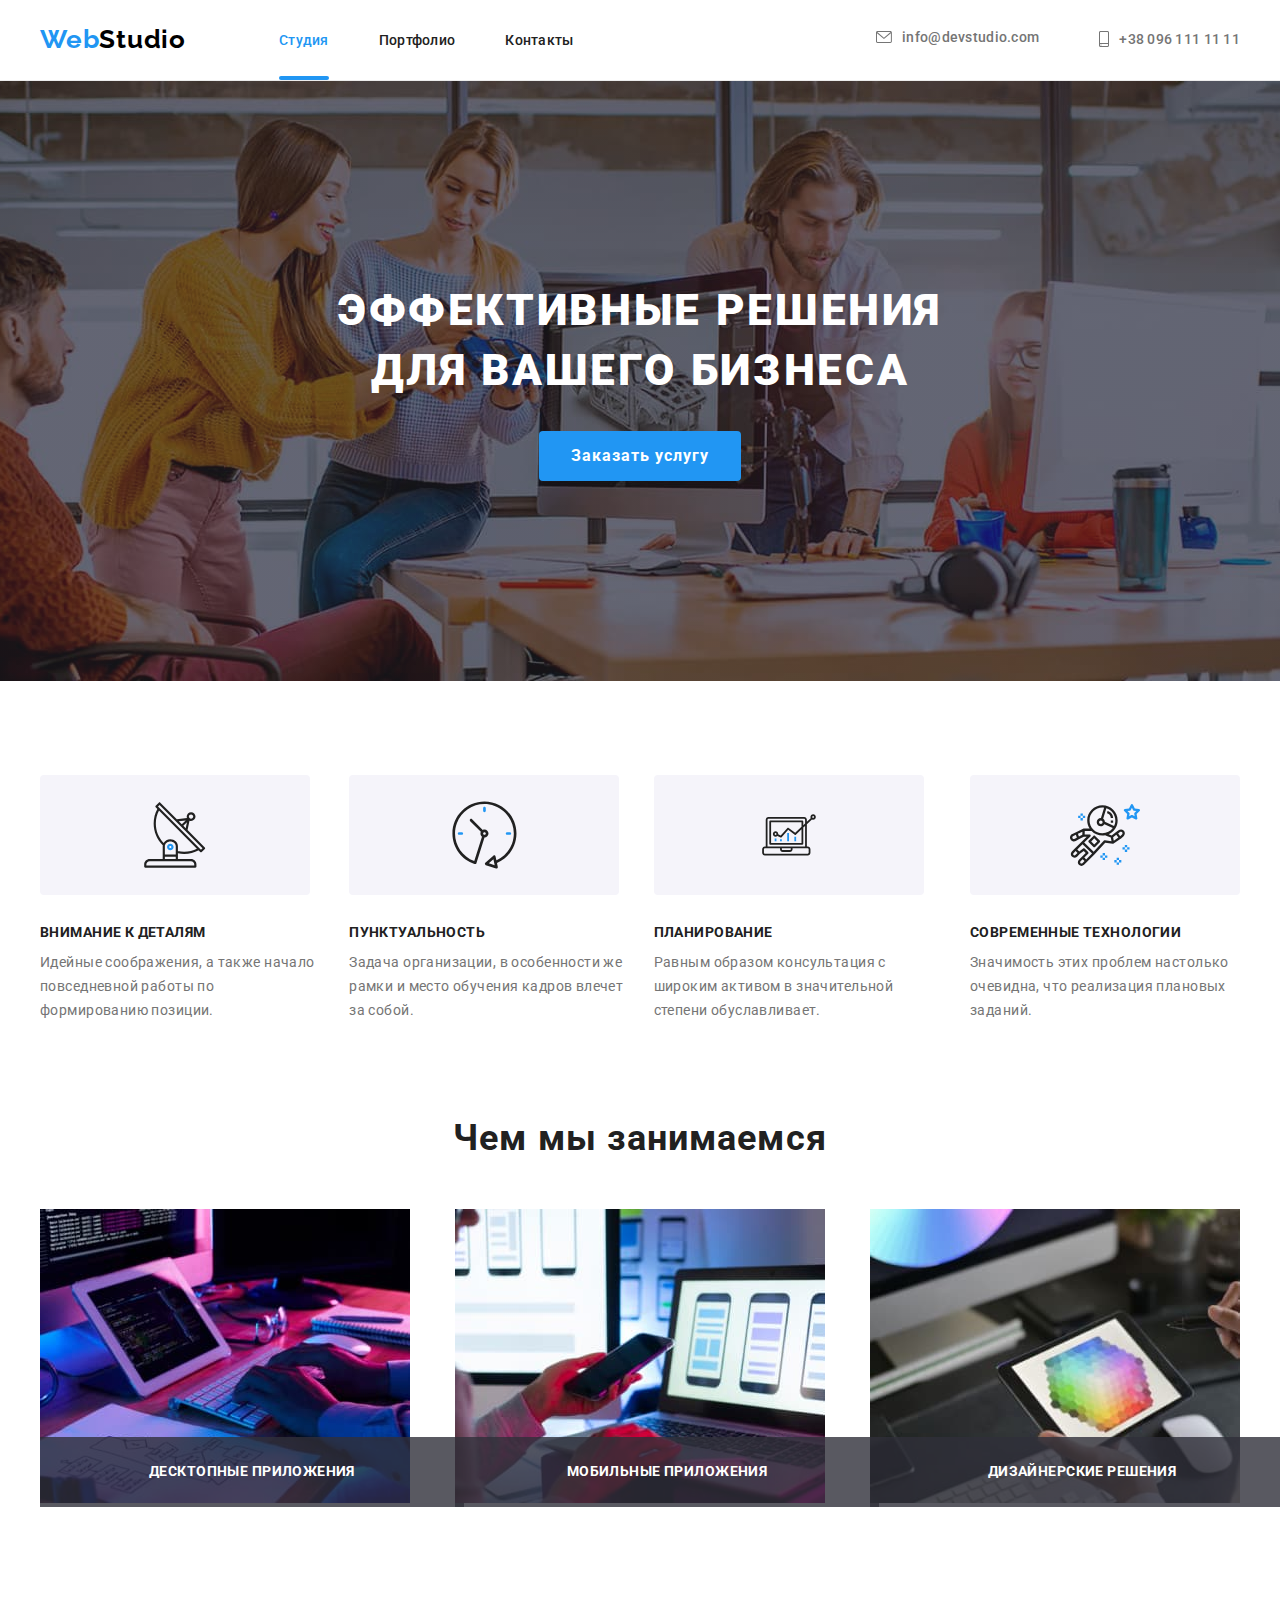
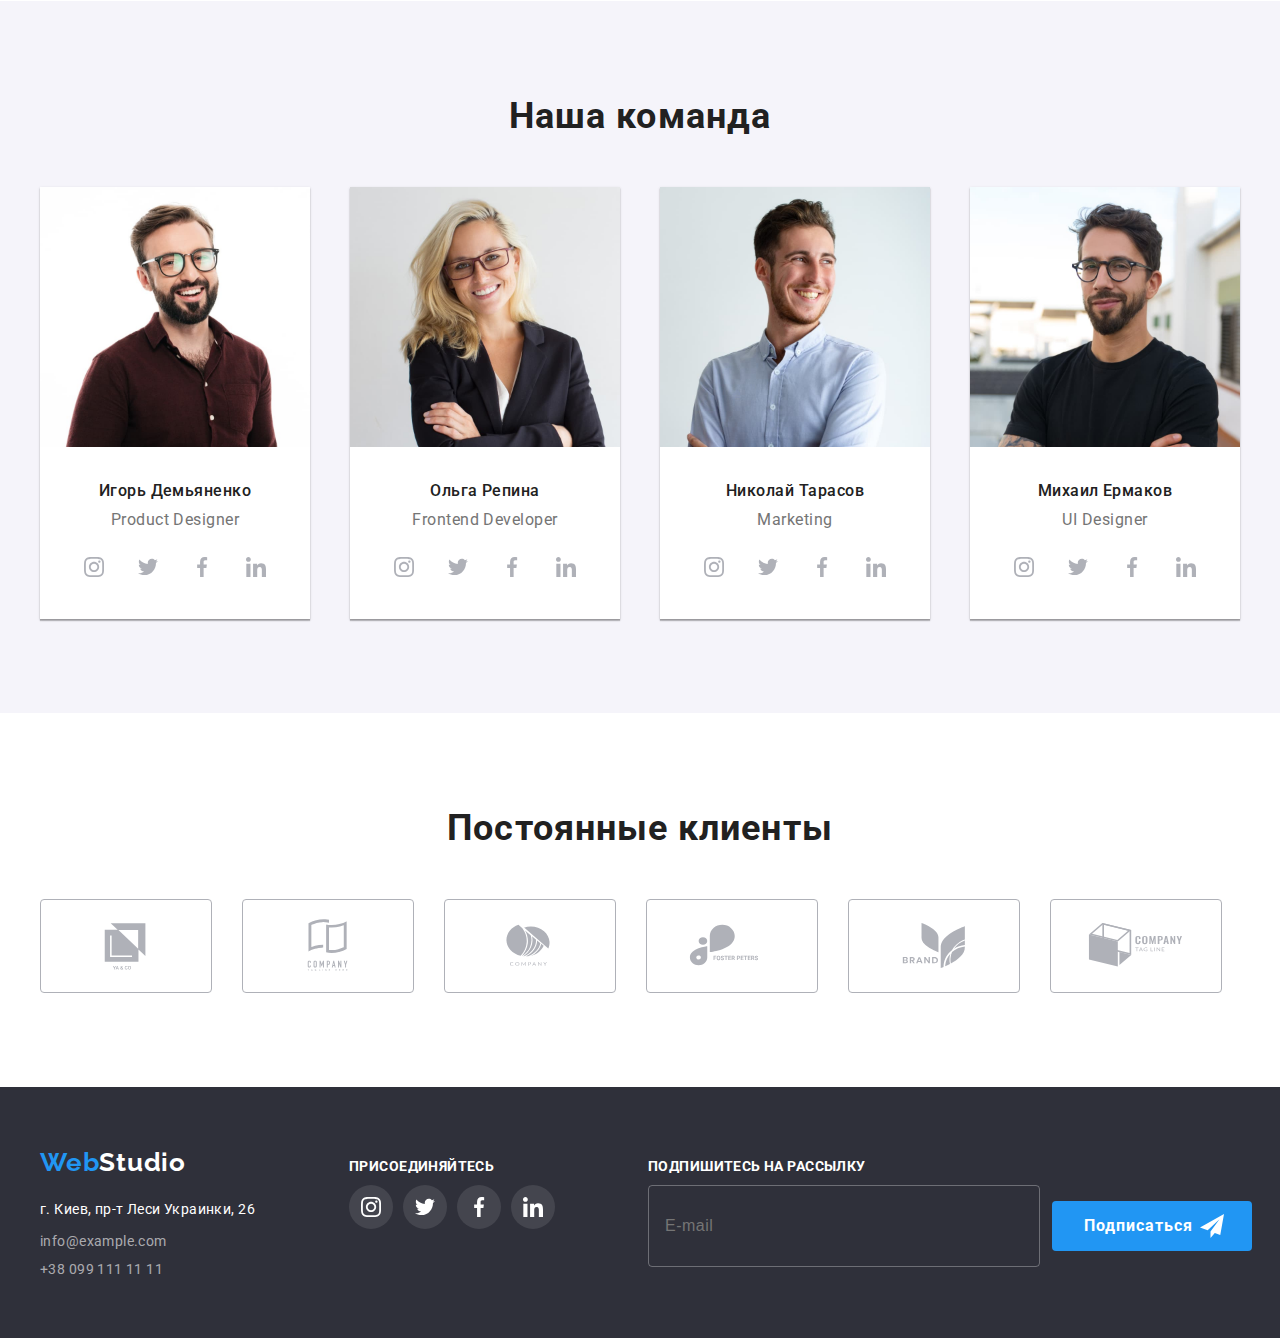
==== index.html @ 2381a297 "just push" ====
<!DOCTYPE html>
<html lang="ru">
  <head>
    <meta charset="UTF-8" />
    <meta http-equiv="X-UA-Compatible" content="IE=edge" />
    <meta name="viewport" content="width=device-width, initial-scale=1.0" />
    <link
      href="https://fonts.googleapis.com/css2?family=Raleway:wght@700&family=Roboto:wght@400;500;700;900&display=swap"
      rel="stylesheet"
    />
    <title>webstudio</title>
    <link
      rel="stylesheet"
      href="https://cdnjs.cloudflare.com/ajax/libs/modern-normalize/1.1.0/modern-normalize.min.css"
      integrity="sha512-wpPYUAdjBVSE4KJnH1VR1HeZfpl1ub8YT/NKx4PuQ5NmX2tKuGu6U/JRp5y+Y8XG2tV+wKQpNHVUX03MfMFn9Q=="
      crossorigin="anonymous"
      referrerpolicy="no-referrer"
    />
    <!-- <link rel="stylesheet" href="./css/styles.css" /> -->
    <link rel="stylesheet" href="./css/main.min.css" />
  </head>
  <body>
    <!-- Шапка-->

    <header class="page-header">
      <div class="container">
        <nav class="nav">
          <a href="/" lang="en" class="logo link"
            ><span class="logo-part link">Web</span>Studio</a
          >
          <ul class="nav__menu">
            <li class="menu__item">
              <a href="./index.html" class="menu__link link current">Студия</a>
            </li>
            <li class="menu__item">
              <a href="./portfolio.html" class="menu__link link">Портфолио</a>
            </li>
            <li class="menu__item">
              <a href="" class="menu__link link">Контакты</a>
            </li>
          </ul>
        </nav>
        <ul class="header-contacts">
          <li class="mail-icon">
            <a
              href="mailto:info@devstudio.com"
              class="contact-list-header link"
            >
              <svg class="envelope-header-icon" width="16" height="12">
                <use href="./images/icons.svg#icon-envelope"></use>
              </svg>
              info@devstudio.com</a
            >
          </li>
          <li>
            <a href="tel:+380961111111" class="contact-list-header link">
              <svg class="phone-header-icon" width="10" height="16">
                <use href="./images/icons.svg#icon-smartphone"></use>
              </svg>
              +38 096 111 11 11</a
            >
          </li>
        </ul>
      </div>
    </header>
    <!--Герой-->
    <main>
      <section class="hero">
        <div class="container">
          <h1 class="hero-title">Эффективные решения для вашего бизнеса</h1>
          <button type="button" class="button-title" data-modal-open>
            Заказать услугу
          </button>
        </div>
      </section>
      <!--Преимущества-->
      <section class="features">
        <div class="container">
          <h2 class="visually-hidden">Наши преимущества</h2>
          <ul class="feature">
            <li class="feature__item-list">
              <div class="features-icon">
                <svg class="antenna-icon" width="65.32" height="70">
                  <use href="./images/icons.svg#icon-antenna"></use>
                </svg>
              </div>
              <h3 class="feature-item">Внимание к деталям</h3>
              <p class="feature-list">
                Идейные соображения, а также начало повседневной работы по
                формированию позиции.
              </p>
            </li>
            <li class="feature__item-list">
              <div class="features-icon">
                <svg class="clock-icon" width="66.96" height="70">
                  <use href="./images/icons.svg#icon-clock"></use>
                </svg>
              </div>
              <h3 class="feature-item">Пунктуальность</h3>
              <p class="feature-list">
                Задача организации, в особенности же рамки и место обучения
                кадров влечет за собой.
              </p>
            </li>
            <li class="feature__item-list">
              <div class="features-icon">
                <svg class="diagram-icon" width="70" height="53.69px">
                  <use href="./images/icons.svg#icon-diagram"></use>
                </svg>
              </div>
              <h3 class="feature-item">Планирование</h3>
              <p class="feature-list">
                Равным образом консультация с широким активом в значительной
                степени обуславливает.
              </p>
            </li>
            <li class="feature__item-list">
              <div class="features-icon">
                <svg class="astronaut-icon" width="70px" height="70px">
                  <use href="./images/icons.svg#icon-astronaut"></use>
                </svg>
              </div>
              <h3 class="feature-item">Современные технологии</h3>
              <p class="feature-list">
                Значимость этих проблем настолько очевидна, что реализация
                плановых заданий.
              </p>
            </li>
          </ul>
        </div>
      </section>
      <!--о нас-->
      <section class="about">
        <div class="container">
          <h2 class="about-title">Чем мы занимаемся</h2>
          <ul class="pic-items">
            <li class="pic-items__img">
              <img
                src="./images/1.jpg"
                width="370"
                height="294"
                alt="две руки на клавиатуре,лист со схемой,монитор,планшет,очки,блокнот"
              />
              <p class="pic-items__caption">Десктопные приложения</p>
            </li>
            <li class="pic-items__img">
              <img
                src="./images/2.jpg"
                width="370"
                height="294"
                alt="создание макета мобильной версии сайта"
              />
              <p class="pic-items__caption">Мобильные приложения</p>
            </li>
            <li class="pic-items__img">
              <img
                src="./images/3.jpg"
                width="370"
                height="294"
                alt="стилус и планшет с палитрой в руках на фоне клавиатуры и компьютера"
              />
              <p class="pic-items__caption">Дизайнерские решения</p>
            </li>
          </ul>
        </div>
      </section>
      <!--Сотрудники-->
      <section class="employees">
        <div class="container">
          <h2 class="team-title">Наша команда</h2>
          <ul class="teammates-items">
            <li class="teammates-items__list">
              <img
                src="./images/product_designer.jpg"
                width="270"
                height="260"
                alt="мужчина бородатый в очках в бордовой рубашке"
              />
              <div class="caption-job">
                <h3 class="caption">Игорь Демьяненко</h3>
                <p lang="en" class="job-title">Product Designer</p>
              </div>
              <ul class="teammate-soc list">
                <li class="teammate-soc__item">
                  <a href="" class="teammate-soc__link">
                    <svg class="employees-soc-icon" width="20" height="20">
                      <use href="./images/icons.svg#icon-instagram"></use>
                    </svg>
                  </a>
                </li>
                <li class="teammate-soc__item">
                  <a href="" class="teammate-soc__link">
                    <svg class="employees-soc-icon" width="20" height="20">
                      <use href="./images/icons.svg#icon-twitter"></use>
                    </svg>
                  </a>
                </li>
                <li class="teammate-soc__item">
                  <a href="" class="teammate-soc__link">
                    <svg class="employees-soc-icon" width="20" height="20">
                      <use href="./images/icons.svg#icon-facebook"></use>
                    </svg>
                  </a>
                </li>
                <li class="teammate-soc__item">
                  <a href="" class="teammate-soc__link">
                    <svg class="employees-soc-icon" width="20" height="20">
                      <use href="./images/icons.svg#icon-linkedin"></use>
                    </svg>
                  </a>
                </li>
              </ul>
            </li>
            <li class="teammates-items__list">
              <img
                src="./images/frontend_dev.jpg"
                width="270"
                height="260"
                alt="девушка блондинка в очках и пиджаке"
              />
              <div class="caption-job">
                <h3 class="caption">Ольга Репина</h3>
                <p lang="en" class="job-title">Frontend Developer</p>
              </div>
              <ul class="teammate-soc list">
                <li class="teammate-soc__item">
                  <a href="" class="teammate-soc__link">
                    <svg class="employees-soc-icon" width="20" height="20">
                      <use href="./images/icons.svg#icon-instagram"></use>
                    </svg>
                  </a>
                </li>
                <li class="teammate-soc__item">
                  <a href="" class="teammate-soc__link">
                    <svg class="employees-soc-icon" width="20" height="20">
                      <use href="./images/icons.svg#icon-twitter"></use>
                    </svg>
                  </a>
                </li>
                <li class="teammate-soc__item">
                  <a href="" class="teammate-soc__link">
                    <svg class="employees-soc-icon" width="20" height="20">
                      <use href="./images/icons.svg#icon-facebook"></use>
                    </svg>
                  </a>
                </li>
                <li class="teammate-soc__item">
                  <a href="" class="teammate-soc__link">
                    <svg class="employees-soc-icon" width="20" height="20">
                      <use href="./images/icons.svg#icon-linkedin"></use>
                    </svg>
                  </a>
                </li>
              </ul>
            </li>
            <li class="teammates-items__list">
              <img
                src="./images/marketing.jpg"
                width="270"
                height="260"
                alt="светлый мужчина в светлой рубашке"
              />
              <div class="caption-job">
                <h3 class="caption">Николай Тарасов</h3>
                <p lang="en" class="job-title">Marketing</p>
              </div>
              <ul class="teammate-soc list">
                <li class="teammate-soc__item">
                  <a href="" class="teammate-soc__link">
                    <svg class="employees-soc-icon" width="20" height="20">
                      <use href="./images/icons.svg#icon-instagram"></use>
                    </svg>
                  </a>
                </li>
                <li class="teammate-soc__item">
                  <a href="" class="teammate-soc__link">
                    <svg class="employees-soc-icon" width="20" height="20">
                      <use href="./images/icons.svg#icon-twitter"></use>
                    </svg>
                  </a>
                </li>
                <li class="teammate-soc__item">
                  <a href="" class="teammate-soc__link">
                    <svg class="employees-soc-icon" width="20" height="20">
                      <use href="./images/icons.svg#icon-facebook"></use>
                    </svg>
                  </a>
                </li>
                <li class="teammate-soc__item">
                  <a href="" class="teammate-soc__link">
                    <svg class="employees-soc-icon" width="20" height="20">
                      <use href="./images/icons.svg#icon-linkedin"></use>
                    </svg>
                  </a>
                </li>
              </ul>
            </li>
            <li class="teammates-items__list">
              <img
                src="./images/ul_designer.jpg"
                width="270"
                height="260"
                alt="мужчина брюнет в очках бородатый"
              />
              <div class="caption-job">
                <h3 class="caption">Михаил Ермаков</h3>
                <p lang="en" class="job-title">UI Designer</p>
              </div>
              <ul class="teammate-soc list">
                <li class="teammate-soc__item">
                  <a href="" class="teammate-soc__link link">
                    <svg class="employees-soc-icon" width="20" height="20">
                      <use href="./images/icons.svg#icon-instagram"></use>
                    </svg>
                  </a>
                </li>
                <li class="teammate-soc__item">
                  <a href="" class="teammate-soc__link link">
                    <svg class="employees-soc-icon" width="20" height="20">
                      <use href="./images/icons.svg#icon-twitter"></use>
                    </svg>
                  </a>
                </li>
                <li class="teammate-soc__item">
                  <a href="" class="teammate-soc__link link">
                    <svg class="employees-soc-icon" width="20" height="20">
                      <use href="./images/icons.svg#icon-facebook"></use>
                    </svg>
                  </a>
                </li>
                <li class="teammate-soc__item">
                  <a href="" class="teammate-soc__link link">
                    <svg class="employees-soc-icon" width="20" height="20">
                      <use href="./images/icons.svg#icon-linkedin"></use>
                    </svg>
                  </a>
                </li>
              </ul>
            </li>
          </ul>
        </div>
      </section>
      <!--Клиенты-->
      <section class="clients">
        <div class="container">
          <h2 class="section-title">Постоянные клиенты</h2>
          <ul class="customer">
            <li class="customer__item">
              <a href="" class="customer__icon">
                <svg class="yaco-icon" width="106" height="60">
                  <use href="./images/icons.svg#icon-yaco"></use>
                </svg>
              </a>
            </li>
            <li class="customer__item">
              <a href="" class="customer__icon">
                <svg class="company-tagline-icon" width="106" height="60">
                  <use href="./images/icons.svg#icon-company-tagline"></use>
                </svg>
              </a>
            </li>
            <li class="customer__item">
              <a href="" class="customer__icon">
                <svg class="company-icon" width="106" height="60">
                  <use href="./images/icons.svg#icon-company"></use>
                </svg>
              </a>
            </li>
            <li class="customer__item">
              <a href="" class="customer__icon">
                <svg class="foster-peters-icon" width="106" height="60">
                  <use href="./images/icons.svg#icon-foster-peters"></use>
                </svg>
              </a>
            </li>
            <li class="customer__item">
              <a href="" class="customer__icon">
                <svg class="brand-icon" width="106" height="60">
                  <use href="./images/icons.svg#icon-brand"></use>
                </svg>
              </a>
            </li>
            <li class="customer__item">
              <a href="" class="customer__icon">
                <svg class="tagline-company-icon" width="106" height="60">
                  <use href="./images/icons.svg#icon-tagline-company"></use>
                </svg>
              </a>
            </li>
          </ul>
        </div>
      </section>
    </main>
    <footer class="page-footer">
      <div class="container footer">
        <div class="container-footer">
          <div class="footer-logo-main">
            <a href="/" lang="en" class="logo link"
              ><span class="logo-part link"> Web</span
              ><span class="footer-logo">Studio</span></a
            >
          </div>
          <address>
            <ul class="footer-contacts">
              <li class="footer-contacts__item">
                <a
                  href="https://goo.gl/maps/MhNTVuYmyWMfQof16"
                  target="_blank"
                  rel="nooper nofollow norereferrer"
                  class="address link"
                  >г. Киев, пр-т Леси Украинки, 26</a
                >
              </li>
              <li class="footer-contacts__item">
                <a href="mailto:info@example.com" class="contact-list link"
                  >info@example.com</a
                >
              </li>
              <li class="footer-contacts__item">
                <a href="tel:+380991111111" class="contact-list link"
                  >+38 099 111 11 11</a
                >
              </li>
            </ul>
          </address>
        </div>

        <div class="footer-soc">
          <p class="footer-soc__title">ПРИСОЕДИНЯЙТЕСЬ</p>
          <ul class="footer-soc__list">
            <li class="footer-soc__item">
              <a href="" class="footer-soc__link">
                <svg class="footer-soc__icon" width="20" height="20">
                  <use href="./images/icons.svg#icon-instagram"></use>
                </svg>
              </a>
            </li>
            <li class="footer-soc__item">
              <a href="" class="footer-soc__link">
                <svg class="footer-soc__icon" width="20" height="20">
                  <use href="./images/icons.svg#icon-twitter"></use>
                </svg>
              </a>
            </li>
            <li class="footer-soc__item">
              <a href="" class="footer-soc__link">
                <svg class="footer-soc__icon" width="20" height="20">
                  <use href="./images/icons.svg#icon-facebook"></use>
                </svg>
              </a>
            </li>
            <li class="footer-soc__item">
              <a href="" class="footer-soc__link">
                <svg class="footer-soc__icon" width="20" height="20">
                  <use href="./images/icons.svg#icon-linkedin"></use>
                </svg>
              </a>
            </li>
          </ul>
        </div>
        <div class="subscribe">
          <h2 class="subscribe__title">Подпишитесь на рассылку</h2>
          <div class="form">
            <input
              type="email"
              name="user-mail-footer"
              class="form__input"
              id="user-mail-footer"
              placeholder="E-mail"
            />
            <div class="form__button-wrap">
              <button type="submit" class="button-title">Подписаться</button>
              <svg class="send-icon" width="24" height="24">
                <use href="./images/icons.svg#icon-send"></use>
              </svg>
            </div>
          </div>
        </div>
      </div>
    </footer>
    <div class="backdrop is-hidden" data-modal>
      <div class="modal">
        <button type="button" class="modal-close" data-modal-close>
          <svg class="close-modal" width="11" height="11">
            <use href="./images/icons.svg#icon-close-modal"></use>
          </svg>
        </button>
        <p class="modal-title">Оставьте свои данные, мы вам перезвоним</p>
        <form class="modal-form">
          <div class="modal-field">
            <label class="modal-field__label" for="user-name">Имя</label>
            <div class="input-wrap">
              <input
                type="text"
                name="user-name"
                class="modal-input"
                id="user-name"
              />
              <svg class="input-icon" width="18" height="18">
                <use href="./images/icons.svg#icon-person"></use>
              </svg>
            </div>
          </div>
          <div class="modal-field">
            <label class="modal-field__label" for="user-tel">Телефон</label>
            <div class="input-wrap">
              <input
                type="tel"
                name="user-tel"
                class="modal-input"
                id="user-tel"
              />
              <svg class="input-icon" width="18" height="18">
                <use href="./images/icons.svg#icon-phone"></use>
              </svg>
            </div>
          </div>

          <div class="modal-field">
            <label class="modal-field__label" for="user-email">Почта</label>
            <div class="input-wrap">
              <input
                type="email"
                name="user-email"
                class="modal-input"
                id="user-email"
              />
              <svg class="input-icon" width="18" height="18">
                <use href="./images/icons.svg#icon-email"></use>
              </svg>
            </div>
          </div>
          <label class="modal-field__label" for="modal-text">Комментарий</label>
          <textarea
            name="modal-text"
            id="modal-text"
            class="modal-field__placeholder-text"
            placeholder="Введите текст"
          ></textarea>
          <div class="modal-field">
            <div class="modal-field__text">
              <input
                type="checkbox"
                name="privacy"
                id="privacy"
                class="modal-field__input-check visually-hidden"
              />
              <label for="privacy" class="check-text"
                ><span>
                  <svg class="check-icon" width="11" height="8">
                    <use href="./images/icons.svg#icon-check"></use>
                  </svg>
                </span>
                Соглашаюсь с рассылкой и принимаю&nbsp;
                <a href="">Условия договора</a></label
              >
            </div>
          </div>

          <button type="submit" class="button-title modal-button">
            Отправть
          </button>
        </form>
      </div>
    </div>
    <script src="./js/modal.js"></script>
  </body>
</html>
---- css/main.min.css ----
:root{--primary-text-color: #757575;--tittle-text-color: #212121;--accent-color: #2196f3;--primary-bg-color: #ffffff}html{-webkit-box-sizing:border-box;box-sizing:border-box}body{background-color:var(--primary-bg-color);color:var(--primary-text-color);font-family:Roboto,sans-serif;margin:0}p,h1,h2,h3,h4,h5,h6{font-family:Roboto;margin:0}ul{list-style:none;padding:0;margin:0}img{max-width:100%}.link{text-decoration:none}.list{list-style:none}.visually-hidden{position:absolute;white-space:nowrap;width:1px;height:1px;overflow:hidden;border:0;padding:0;clip:rect(0 0 0 0);-webkit-clip-path:inset(50%);clip-path:inset(50%);margin:-1px}.container{width:1200px;padding-left:15px;padding-right:15px;margin:auto}.features{padding-top:94px;padding-bottom:94px}.portfolio-section{padding-top:94px;padding-bottom:94px}.about{padding-bottom:94px}.logo{font-family:"Raleway",sans-serif;font-style:normal;font-weight:700;color:#000;font-size:26px;line-height:1.19;letter-spacing:.03em;margin-right:93px}.logo-part{color:var(--accent-color);letter-spacing:.03em}.footer-logo{color:#fff;background-color:#2f303a;letter-spacing:.03em}.button-title{font-family:inherit;font-style:normal;font-weight:700;font-size:16px;line-height:1.88;display:-webkit-box;display:-ms-flexbox;display:flex;-webkit-box-align:center;-ms-flex-align:center;align-items:center;text-align:center;letter-spacing:.06em;cursor:pointer;color:#fff;background-color:#2196f3;min-width:200px;height:50px;padding:10px 32px;margin:auto;border-radius:4px;border:0}.button-title:hover,.button-title:focus{opacity:.9;-webkit-transition:250ms cubic-bezier(0.4, 0, 0.2, 1);transition:250ms cubic-bezier(0.4, 0, 0.2, 1)}.form__button-wrap{display:-webkit-box;display:-ms-flexbox;display:flex;-webkit-box-orient:horizontal;-webkit-box-direction:reverse;-ms-flex-direction:row-reverse;flex-direction:row-reverse;position:relative}.modal-button{display:block;margin:0 auto;margin-top:30px;padding:10px 55px}.menu-list__menu-btn{font-family:inherit;font-weight:500;font-size:16px;line-height:1.62;cursor:pointer;letter-spacing:.03em;color:var(--tittle-text-color);background:#f5f4fa;padding:6px 22px;-webkit-transition:250ms cubic-bezier(0.4, 0, 0.2, 1);transition:250ms cubic-bezier(0.4, 0, 0.2, 1)}.menu-list__menu-btn{border-radius:4px;border:rgba(0,0,0,0)}.menu-list__menu-btn:hover,.menu-list__menu-btn:focus,.menu-list__menu-btn .current{color:#fff;background-color:#2196f3}.menu-list__menu-btn:hover,.menu-list__menu-btn:focus{-webkit-box-shadow:0px 3px 1px rgba(0,0,0,.1),0px 1px 2px rgba(0,0,0,.08),0px 2px 2px rgba(0,0,0,.12);box-shadow:0px 3px 1px rgba(0,0,0,.1),0px 1px 2px rgba(0,0,0,.08),0px 2px 2px rgba(0,0,0,.12)}.about-title,.team-title,.section-title{font-style:normal;font-weight:700;font-size:36px;line-height:1.17;text-align:center;letter-spacing:.03em;color:var(--tittle-text-color);margin-bottom:50px}.nav__menu{display:-webkit-box;display:-ms-flexbox;display:flex;-webkit-box-align:center;-ms-flex-align:center;align-items:center;margin:0}.nav__menu .link{font-style:normal;font-weight:500;font-size:14px;line-height:1.14;color:var(--tittle-text-color);letter-spacing:.02em;-webkit-transition:250ms cubic-bezier(0.4, 0, 0.2, 1);transition:250ms cubic-bezier(0.4, 0, 0.2, 1)}.nav__menu .menu__link:hover::after,.nav__menu .menu__link:focus::after{opacity:1}.nav__menu .link:hover,.nav__menu .link:focus{color:var(--accent-color);-webkit-transition:250ms cubic-bezier(0.4, 0, 0.2, 1);transition:250ms cubic-bezier(0.4, 0, 0.2, 1)}.nav__menu .link.current{color:var(--accent-color)}.menu__item>.link{position:relative;padding-top:32px;padding-bottom:32px}.menu__item:not(:last-child){margin-right:50px}.menu__link.current::after{content:"";position:absolute;bottom:0;display:block;width:100%;height:4px;border-radius:2px;opacity:1;background:var(--accent-color)}.menu__link::after{content:"";position:absolute;bottom:0;display:block;width:100%;height:4px;border-radius:2px;background:var(--accent-color);opacity:0;-webkit-transition:opacity 250ms cubic-bezier(0.4, 0, 0.2, 1);transition:opacity 250ms cubic-bezier(0.4, 0, 0.2, 1)}.menu__link:hover::after,.menu__link:focus::after{content:"";position:absolute;bottom:0;display:block;width:100%;height:4px;border-radius:2px;background-color:var(--accent-color)}.menu__link:hover::after,.menu__link:focus::after{content:"";position:absolute;bottom:0;display:block;width:100%;height:4px;border-radius:2px;background-color:var(--accent-color)}.page-header{padding-top:24px;padding-bottom:25px;border-bottom:1px solid #ececec}.page-header .container{display:-webkit-box;display:-ms-flexbox;display:flex;-webkit-box-align:center;-ms-flex-align:center;align-items:center}.nav{display:-webkit-box;display:-ms-flexbox;display:flex}.header-contacts{display:-webkit-box;display:-ms-flexbox;display:flex;margin:0;margin-left:auto;-webkit-box-pack:end;-ms-flex-pack:end;justify-content:end}.contact-list-header{display:-webkit-box;display:-ms-flexbox;display:flex;-webkit-box-align:center;-ms-flex-align:center;align-items:center;-webkit-box-pack:center;-ms-flex-pack:center;justify-content:center;content:"";margin-left:10px;background-color:#fff;background-size:contain;font-weight:500;font-size:14px;line-height:1.14px;letter-spacing:.02em;color:var(--primary-text-color);-webkit-transition:250ms cubic-bezier(0.4, 0, 0.2, 1);transition:250ms cubic-bezier(0.4, 0, 0.2, 1)}.contact-list-header:hover,.contact-list-header:focus{color:var(--accent-color);fill:var(--accent-color)}.contact-list-header:hover .envelope-header-icon,.contact-list-header:focus .envelope-header-icon,.contact-list-header:hover .phone-header-icon,.contact-list-header:focus .phone-header-icon{color:var(--accent-color);fill:var(--accent-color);-webkit-transition:250ms cubic-bezier(0.4, 0, 0.2, 1);transition:250ms cubic-bezier(0.4, 0, 0.2, 1)}.envelope-header-icon,.phone-header-icon{display:-webkit-box;display:-ms-flexbox;display:flex;-webkit-box-align:center;-ms-flex-align:center;align-items:center;-webkit-box-pack:center;-ms-flex-pack:center;justify-content:center;background-size:contain;fill:var(--primary-text-color);margin-right:10px;-webkit-transition:250ms cubic-bezier(0.4, 0, 0.2, 1);transition:250ms cubic-bezier(0.4, 0, 0.2, 1)}.mail-icon{margin-right:50px;padding:0}.contact-list{font-style:normal;font-weight:400;font-size:14px;line-height:1.71px;letter-spacing:.03em;color:rgba(255,255,255,.6);-webkit-transition:250ms cubic-bezier(0.4, 0, 0.2, 1);transition:250ms cubic-bezier(0.4, 0, 0.2, 1)}.contact-list:hover,.contact-list:focus{color:var(--accent-color)}.hero{background-color:#2f303a;background-image:-webkit-gradient(linear, left top, left bottom, from(rgba(47, 48, 58, 0.4)), to(rgba(47, 48, 58, 0.4))),url(../images/hero-bg\ .jpg);background-image:linear-gradient(rgba(47, 48, 58, 0.4), rgba(47, 48, 58, 0.4)),url(../images/hero-bg\ .jpg);max-width:1600px;margin:0 auto;background-repeat:no-repeat;background-position:center;padding-top:200px;padding-bottom:200px}.hero-title{font-weight:900;font-size:44px;line-height:1.36;text-align:center;letter-spacing:.06em;text-transform:uppercase;color:#fff;width:696px;height:120px;-webkit-box-align:center;-ms-flex-align:center;align-items:center;margin:auto;margin-bottom:30px}.feature{display:-webkit-box;display:-ms-flexbox;display:flex;margin-top:0;margin-bottom:0}.feature__item-list:not(:last-child){margin-right:30px}.features-icon{display:-webkit-box;display:-ms-flexbox;display:flex;-webkit-box-pack:center;-ms-flex-pack:center;justify-content:center;-webkit-box-align:center;-ms-flex-align:center;align-items:center;margin-bottom:30px;width:270px;height:120px;background-color:#f5f4fa;border-radius:4px}.feature-item{font-style:normal;font-weight:700;font-size:14px;line-height:1.14;letter-spacing:.03em;text-transform:uppercase;color:var(--tittle-text-color);margin-bottom:10px}.feature-list{font-weight:400;font-size:14px;line-height:1.71;letter-spacing:.03em}.pic-items{display:-webkit-box;display:-ms-flexbox;display:flex;-webkit-box-pack:justify;-ms-flex-pack:justify;justify-content:space-between;margin:0}.pic-items__caption{position:absolute;padding:27px;bottom:0px;width:100%;font-weight:700;font-size:14px;line-height:1.14;text-align:center;letter-spacing:.03em;text-transform:uppercase;color:var(--primary-bg-color);background:rgba(47,48,58,.8)}.pic-items__img{position:relative}.pic-items__img:not(:last-child){margin-right:30px}.employees{background-color:#f5f4fa;padding-top:94px;padding-bottom:94px}.teammates-items{display:-webkit-box;display:-ms-flexbox;display:flex;-webkit-box-pack:justify;-ms-flex-pack:justify;justify-content:space-between;margin:0}.teammates-items__list{background-color:var(--primary-bg-color);-webkit-box-shadow:0px 1px 3px rgba(0,0,0,.12),0px 1px 1px rgba(0,0,0,.14),0px 2px 1px rgba(0,0,0,.2);box-shadow:0px 1px 3px rgba(0,0,0,.12),0px 1px 1px rgba(0,0,0,.14),0px 2px 1px rgba(0,0,0,.2)}.teammates-items__list:not(:last-child){margin-right:30px}.caption{font-weight:500;font-size:16px;line-height:1.19;letter-spacing:.03em;color:var(--tittle-text-color);margin-bottom:10px}.job-title{font-size:16px;line-height:1.19;letter-spacing:.03em;margin-bottom:16px}.caption-job{text-align:center;padding-top:30px}.teammate-soc{display:-webkit-box;display:-ms-flexbox;display:flex;-webkit-box-pack:center;-ms-flex-pack:center;justify-content:center;padding-bottom:30px}.teammate-soc__item{width:44px;height:44px;margin-left:10px}.teammate-soc__item:first-child{margin-left:0}.teammate-soc__link{display:-webkit-box;display:-ms-flexbox;display:flex;-webkit-box-align:center;-ms-flex-align:center;align-items:center;-webkit-box-pack:center;-ms-flex-pack:center;justify-content:center;width:100%;height:100%;border-radius:50%;color:#afb1b8;-webkit-transition:background-color 250ms cubic-bezier(0.4, 0, 0.2, 1);transition:background-color 250ms cubic-bezier(0.4, 0, 0.2, 1)}.teammate-soc__link:hover,.teammate-soc__link:focus{background-color:#2196f3;color:var(--primary-bg-color)}.employees-soc-icon{fill:currentColor}.clients{padding-top:94px;padding-bottom:94px}.customer{display:-webkit-box;display:-ms-flexbox;display:flex;margin-top:0;margin-bottom:0}.customer__item:not(:last-child){margin-right:30px}.customer__icon{display:-webkit-box;display:-ms-flexbox;display:flex;-webkit-box-pack:center;-ms-flex-pack:center;justify-content:center;-webkit-box-align:center;-ms-flex-align:center;align-items:center;width:170px;height:92px;fill:#afb1b8;border:1px solid #afb1b8;border-radius:4px;-webkit-transition:250ms cubic-bezier(0.4, 0, 0.2, 1);transition:250ms cubic-bezier(0.4, 0, 0.2, 1)}.customer__icon:hover,.customer__icon:focus{fill:var(--accent-color);border-color:var(--accent-color)}.page-footer{display:-webkit-box;display:-ms-flexbox;display:flex;background-color:#2f303a;padding-top:60px;padding-bottom:60px}.container.footer{display:-webkit-box;display:-ms-flexbox;display:flex;-webkit-box-align:baseline;-ms-flex-align:baseline;align-items:baseline}.container-footer{display:block;-webkit-box-align:center;-ms-flex-align:center;align-items:center;-webkit-box-pack:center;-ms-flex-pack:center;justify-content:center}.footer-contacts{display:block;margin-top:20px}.footer-contacts__item:not(:last-child){margin-bottom:9px}.address{font-style:normal;font-weight:400;font-size:14px;line-height:1.71;letter-spacing:.03em;color:#fff}.footer-soc__title{display:block;-webkit-box-align:center;-ms-flex-align:center;align-items:center;-webkit-box-pack:start;-ms-flex-pack:start;justify-content:flex-start;margin-bottom:10px;font-weight:700;font-size:14px;line-height:1.14;letter-spacing:.03em;text-transform:uppercase;color:var(--primary-bg-color)}.footer-soc{display:block;-webkit-box-align:center;-ms-flex-align:center;align-items:center;-webkit-box-pack:center;-ms-flex-pack:center;justify-content:center;margin-left:70px}.footer-soc__list{display:-webkit-box;display:-ms-flexbox;display:flex;-webkit-box-pack:center;-ms-flex-pack:center;justify-content:center}.footer-soc__item{width:44px;height:44px;margin-left:10px}.footer-soc__item:first-child{margin-left:0}.footer-soc__link{display:-webkit-box;display:-ms-flexbox;display:flex;-webkit-box-align:center;-ms-flex-align:center;align-items:center;-webkit-box-pack:center;-ms-flex-pack:center;justify-content:center;width:100%;height:100%;border-radius:50%;background-color:rgba(255,255,255,.1);-webkit-transition:250ms cubic-bezier(0.4, 0, 0.2, 1);transition:250ms cubic-bezier(0.4, 0, 0.2, 1)}.footer-soc__link:hover,.footer-soc__link:focus{background-color:var(--accent-color)}.footer-soc__icon{fill:var(--primary-bg-color)}.subscribe{margin-left:93px}.subscribe__title{display:block;-webkit-box-align:center;-ms-flex-align:center;align-items:center;-webkit-box-pack:start;-ms-flex-pack:start;justify-content:flex-start;margin-bottom:10px;font-weight:700;font-size:14px;line-height:1.14;letter-spacing:.03em;text-transform:uppercase;color:var(--primary-bg-color)}.send-icon{position:absolute;right:28px;top:50%;-webkit-transform:translateY(-50%);transform:translateY(-50%)}.form{display:-webkit-box;display:-ms-flexbox;display:flex}.form__input{width:358px;height:50px;margin-right:12px;padding:15px 16px;background:rgba(0,0,0,0);border:1px solid rgba(255,255,255,.3);border-radius:4px;outline:rgba(0,0,0,0);font-weight:400;font-size:16px;line-height:1.25;letter-spacing:.03em;color:rgba(255,255,255,.6)}.backdrop{position:fixed;top:0;left:0;width:100%;height:100%;background-color:rgba(0,0,0,.2);-webkit-transition:250ms cubic-bezier(0.4, 0, 0.2, 1);transition:250ms cubic-bezier(0.4, 0, 0.2, 1)}.backdrop.is-hidden .modal{-webkit-transform:translate(-50%, -50%) scale(0);transform:translate(-50%, -50%) scale(0)}.modal{position:absolute;top:50%;left:50%;-webkit-transform:translate(-50%, -50%) scale(1);transform:translate(-50%, -50%) scale(1);width:528px;min-height:581px;background-color:var(--primary-bg-color);border-radius:4px;padding:40px;-webkit-transition:-webkit-transform 250ms cubic-bezier(0.4, 0, 0.2, 1);transition:-webkit-transform 250ms cubic-bezier(0.4, 0, 0.2, 1);transition:transform 250ms cubic-bezier(0.4, 0, 0.2, 1);transition:transform 250ms cubic-bezier(0.4, 0, 0.2, 1), -webkit-transform 250ms cubic-bezier(0.4, 0, 0.2, 1)}.modal-close{position:absolute;right:8px;top:8px;width:30px;height:30px;border:1px solid rgba(0,0,0,.1);border-radius:50%;cursor:pointer;background-color:rgba(0,0,0,0);display:-webkit-box;display:-ms-flexbox;display:flex;-webkit-box-align:center;-ms-flex-align:center;align-items:center;-webkit-box-pack:center;-ms-flex-pack:center;justify-content:center}.modal-close:hover{fill:var(--accent-color);-webkit-transition:250ms cubic-bezier(0.4, 0, 0.2, 1);transition:250ms cubic-bezier(0.4, 0, 0.2, 1)}.is-hidden{opacity:0;visibility:hidden;pointer-events:none}.modal-title{font-style:normal;font-weight:700;font-size:20px;line-height:1.15;text-align:center;letter-spacing:.03em;color:var(--tittle-text-color);margin-bottom:12px}.modal-input{width:100%;height:40px;padding-left:42px;background-color:rgba(0,0,0,0);outline:rgba(0,0,0,0);cursor:pointer;border:1px solid rgba(33,33,33,.2);border-radius:4px}.modal-input:focus{border-color:var(--accent-color);-webkit-transition:250ms cubic-bezier(0.4, 0, 0.2, 1);transition:250ms cubic-bezier(0.4, 0, 0.2, 1)}.modal-input:focus+.input-icon{fill:var(--accent-color);-webkit-transition:250ms cubic-bezier(0.4, 0, 0.2, 1);transition:250ms cubic-bezier(0.4, 0, 0.2, 1)}.input-icon{position:absolute;left:12px;top:50%;-webkit-transform:translateY(-50%);transform:translateY(-50%)}.modal-field{margin-bottom:10px}.modal-field__label{display:block;font-weight:400;font-size:12px;line-height:1.16;letter-spacing:.01em;color:var(--primary-text-color);margin-bottom:4px}.modal-field__text{display:-webkit-box;display:-ms-flexbox;display:flex;-webkit-box-pack:center;-ms-flex-pack:center;justify-content:center;margin-top:20px}.modal-field__placeholder-text{resize:none;width:100%;height:120px;border:1px solid rgba(33,33,33,.2);border-radius:4px;padding:12px 16px;outline:rgba(0,0,0,0);font-weight:400;font-size:14px;line-height:1.14px;letter-spacing:.01em;cursor:pointer}.modal-field__placeholder-text:focus{border-color:var(--accent-color);padding:12px 16px;-webkit-transition:250ms cubic-bezier(0.4, 0, 0.2, 1);transition:250ms cubic-bezier(0.4, 0, 0.2, 1)}.modal-field__placeholder-text::-webkit-input-placeholder{font-weight:400;font-size:12px;line-height:1.14px;letter-spacing:.01em;color:rgba(117,117,117,.5)}.modal-field__placeholder-text::-moz-placeholder{font-weight:400;font-size:12px;line-height:1.14px;letter-spacing:.01em;color:rgba(117,117,117,.5)}.modal-field__placeholder-text:-ms-input-placeholder{font-weight:400;font-size:12px;line-height:1.14px;letter-spacing:.01em;color:rgba(117,117,117,.5)}.modal-field__placeholder-text::-ms-input-placeholder{font-weight:400;font-size:12px;line-height:1.14px;letter-spacing:.01em;color:rgba(117,117,117,.5)}.modal-field__placeholder-text::placeholder{font-weight:400;font-size:12px;line-height:1.14px;letter-spacing:.01em;color:rgba(117,117,117,.5)}.modal-field__input-check:checked+.check-text span{background-color:var(--accent-color);border:none}.modal-field__input-check:checked+.check-text .check-icon{fill:var(--primary-bg-color);-webkit-transition:250ms cubic-bezier(0.4, 0, 0.2, 1);transition:250ms cubic-bezier(0.4, 0, 0.2, 1)}.input-wrap{position:relative}.check-text{font-weight:400;font-size:14px;line-height:1.71;letter-spacing:.03em;color:var(--primary-text-color);display:-webkit-box;display:-ms-flexbox;display:flex;-webkit-box-align:center;-ms-flex-align:center;align-items:center}.check-text a{color:var(--accent-color)}.check-text span{width:16px;height:15px;border:1px solid var(--tittle-text-color);border-radius:2px;margin-right:7px;display:-webkit-box;display:-ms-flexbox;display:flex;-webkit-box-align:center;-ms-flex-align:center;align-items:center;-webkit-box-pack:center;-ms-flex-pack:center;justify-content:center}.check-icon{fill:rgba(0,0,0,0)}.sample-caption{padding-top:20px;padding-bottom:20px;padding-left:24px;padding-right:24px}.exemple-caption{font-size:18px;line-height:2;color:var(--tittle-text-color);letter-spacing:.06em}.exemple-type{font-size:16px;line-height:1.88;letter-spacing:.03em;color:var(--primary-text-color)}.exemples{display:-webkit-box;display:-ms-flexbox;display:flex;-ms-flex-wrap:wrap;flex-wrap:wrap;margin:-15px}.exemples__card{-ms-flex-preferred-size:calc(33.3333333333% - 30px);flex-basis:calc(33.3333333333% - 30px);margin:15px;border:1px solid #eee;cursor:pointer}.exemples__card:hover .exemples-hover-text{-webkit-transform:translateY(0);transform:translateY(0)}.exemples__card:hover,.exemples__card:focus{-webkit-box-shadow:0px 1px 1px rgba(0,0,0,.12),0px 4px 4px rgba(0,0,0,.06),1px 4px 6px rgba(0,0,0,.16);box-shadow:0px 1px 1px rgba(0,0,0,.12),0px 4px 4px rgba(0,0,0,.06),1px 4px 6px rgba(0,0,0,.16)}.exemples-hover-wrap{position:relative;overflow:hidden}.exemples-hover-text{position:absolute;top:0;font-style:normal;font-size:18px;color:var(--primary-bg-color);line-height:1.55;font-weight:400;background-color:rgba(33,150,243,.9);padding:64px 24px;height:100%;-webkit-transform:translateY(100%);transform:translateY(100%);-webkit-transition:-webkit-transform 250ms cubic-bezier(0.4, 0, 0.2, 1);transition:-webkit-transform 250ms cubic-bezier(0.4, 0, 0.2, 1);transition:transform 250ms cubic-bezier(0.4, 0, 0.2, 1);transition:transform 250ms cubic-bezier(0.4, 0, 0.2, 1), -webkit-transform 250ms cubic-bezier(0.4, 0, 0.2, 1)}.menu-list{display:-webkit-box;display:-ms-flexbox;display:flex;-webkit-box-pack:center;-ms-flex-pack:center;justify-content:center;margin-bottom:50px}.menu-list__item:not(:last-child){margin-right:8px}/*# sourceMappingURL=main.min.css.map */
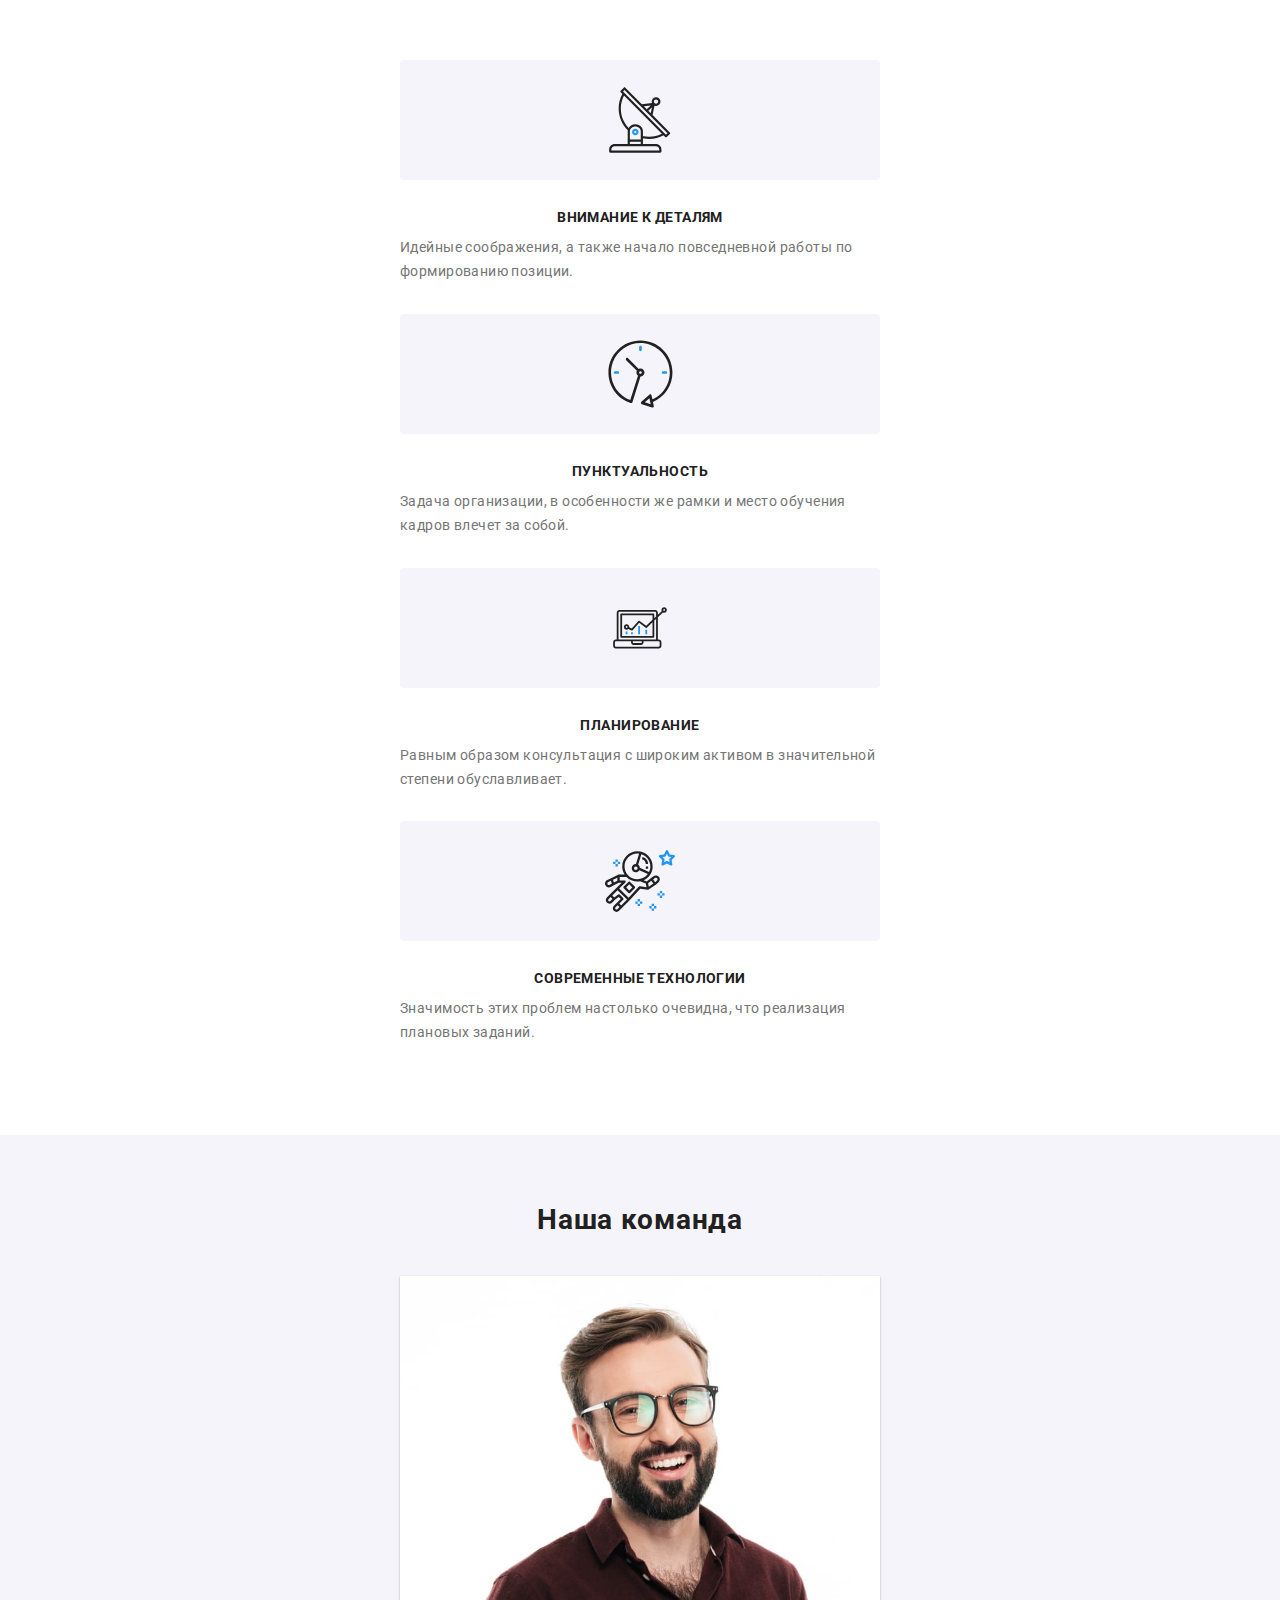
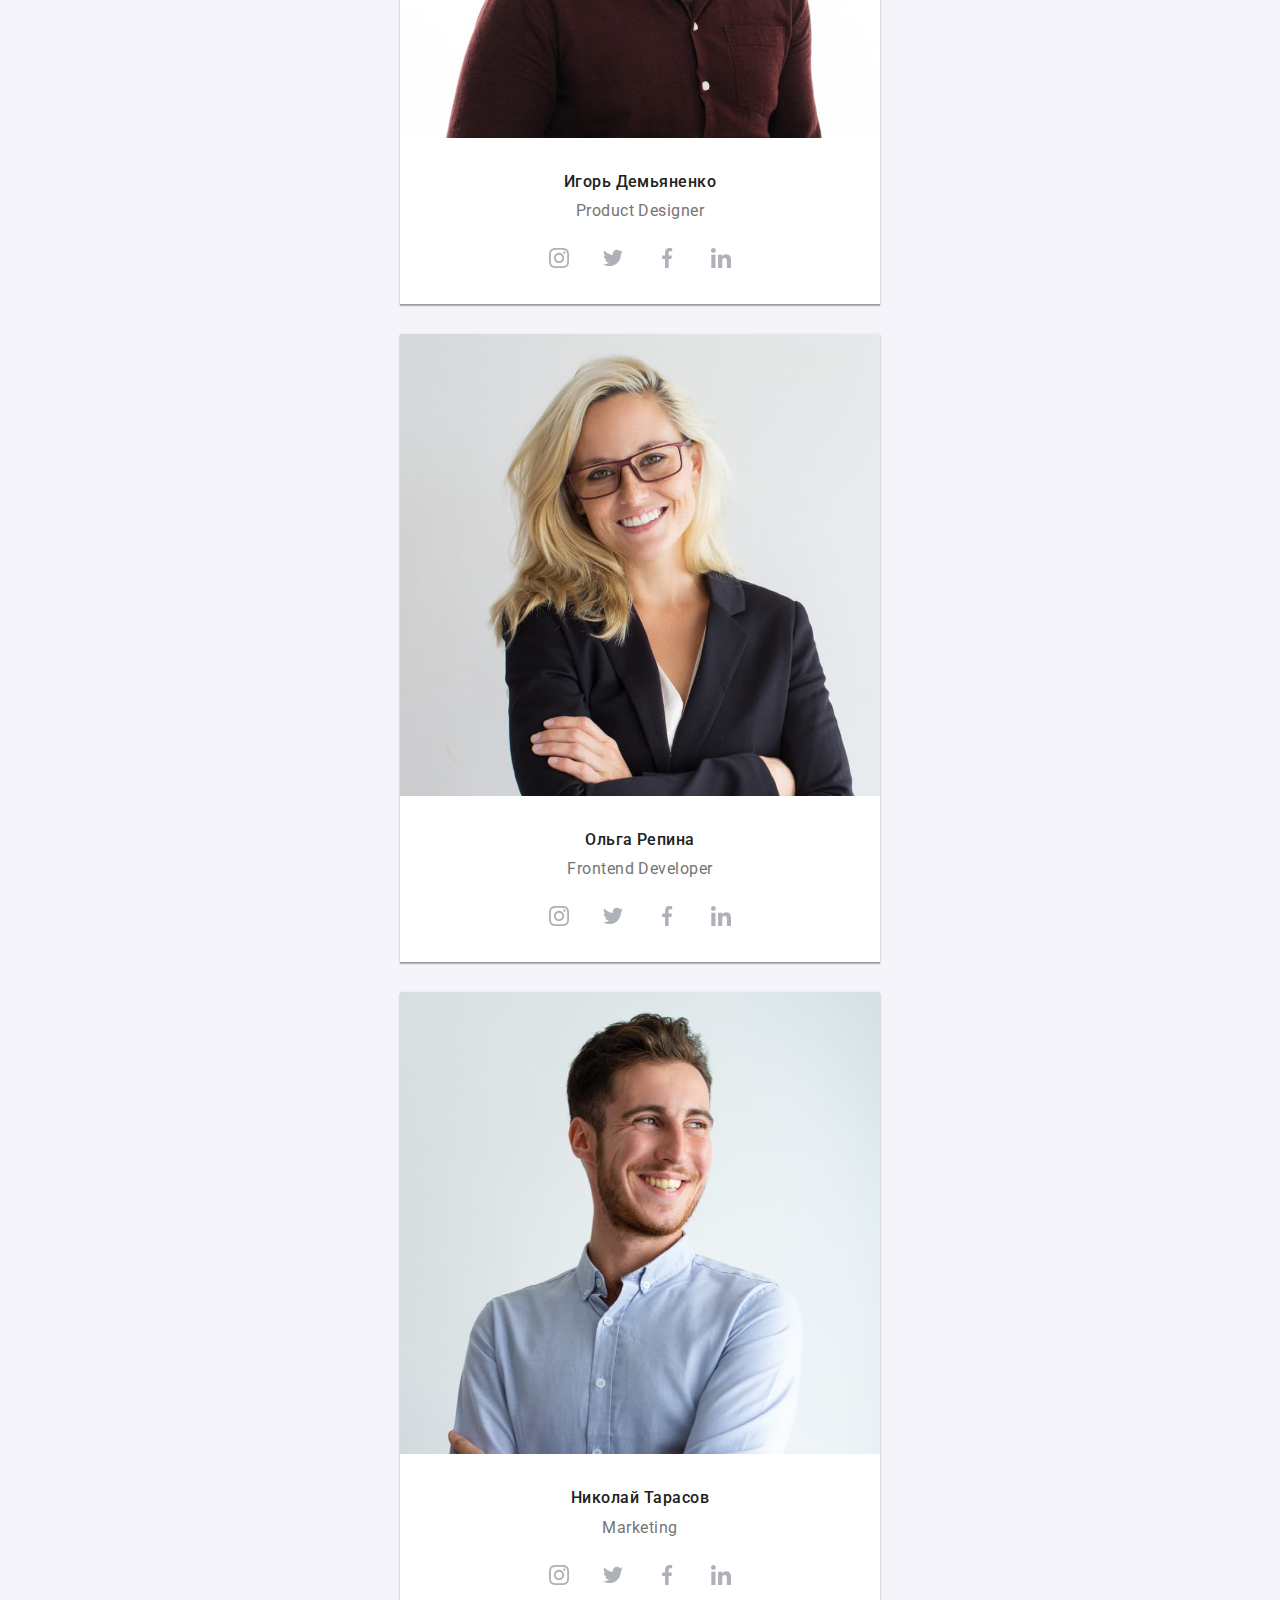
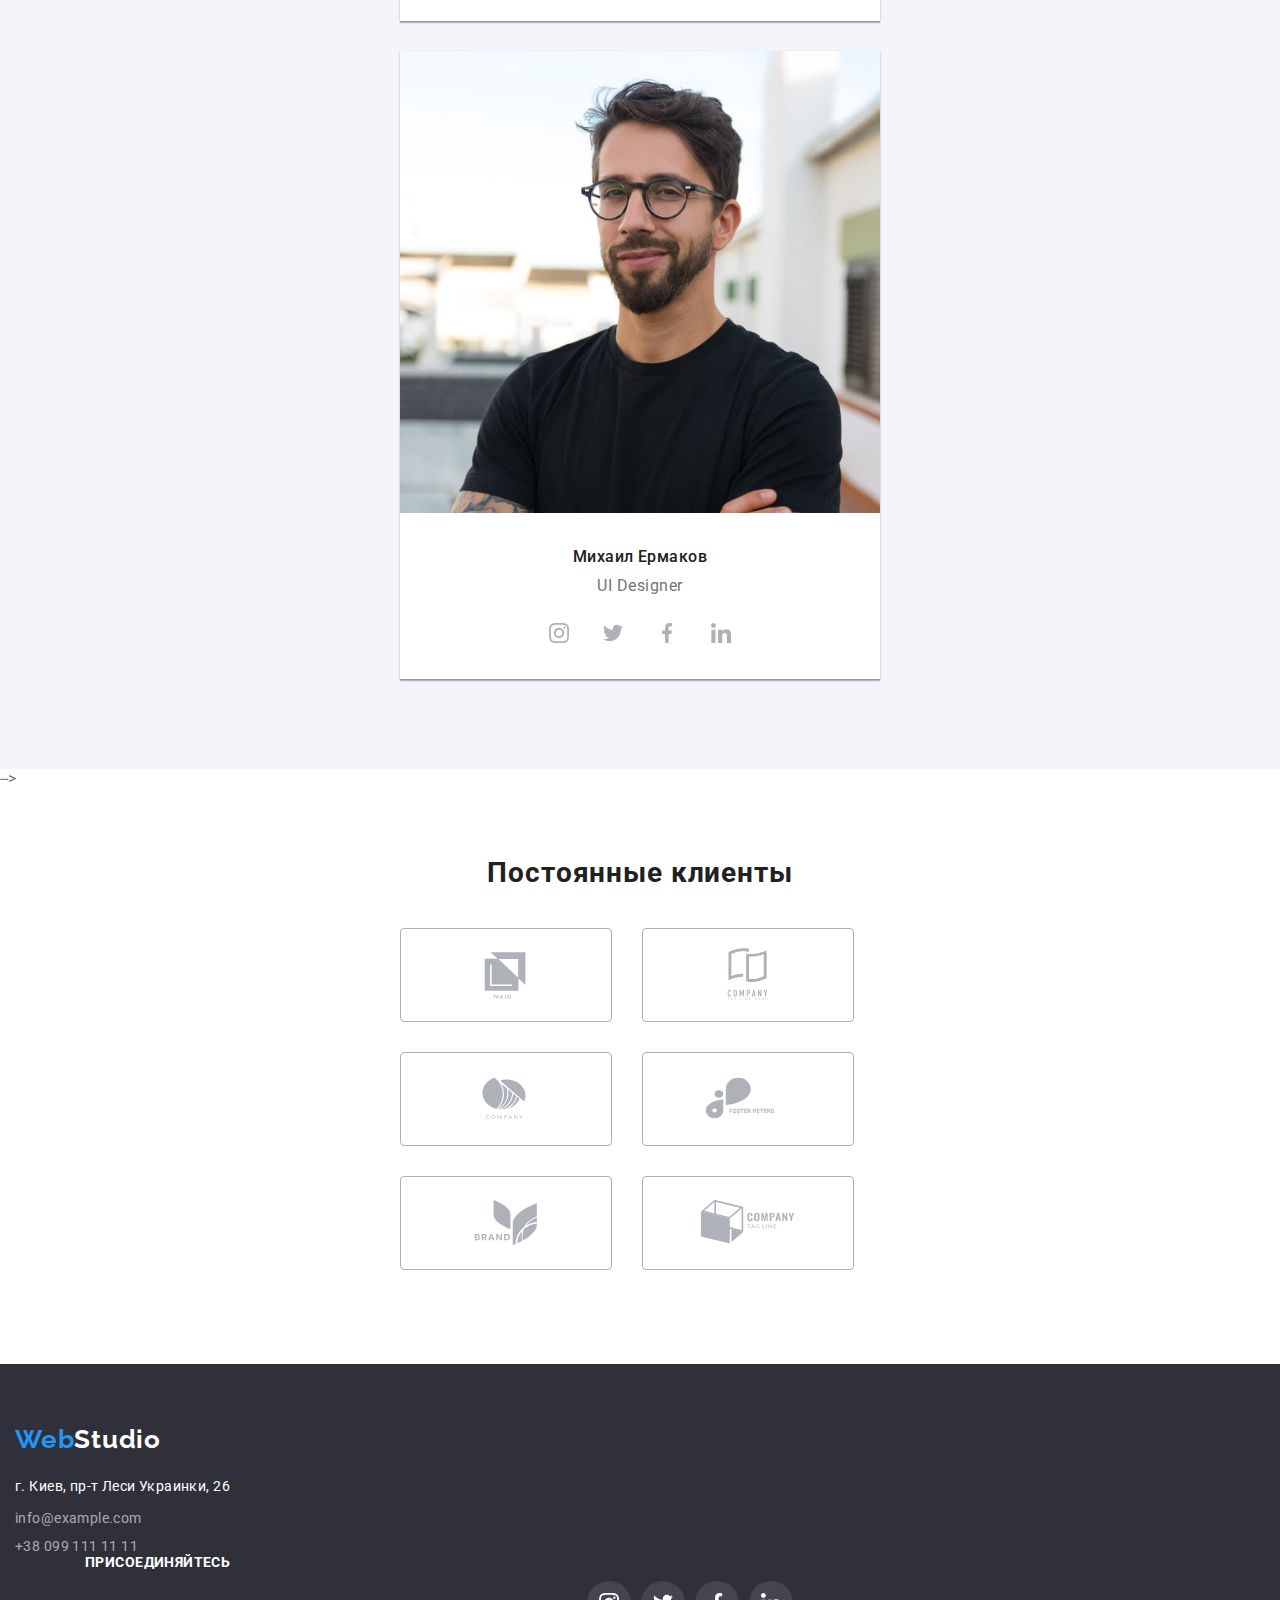
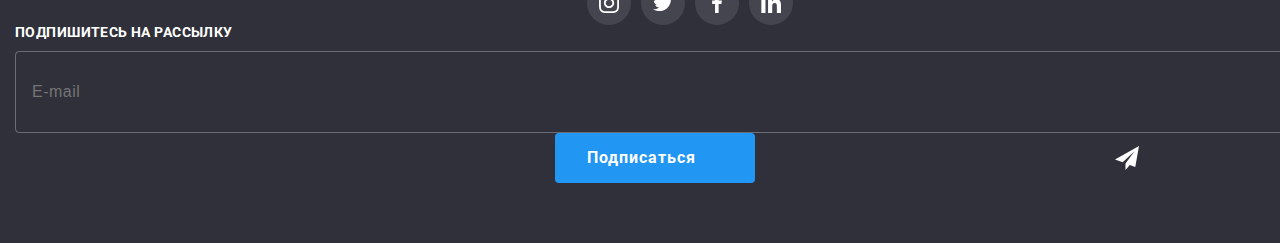
==== commit 56f23d64: "11/07 hw8 alyarmo 1:05" ====
--- a/index.html
+++ b/index.html
@@ -22,7 +22,7 @@
   <body>
     <!-- Шапка-->
 
-    <header class="page-header">
+    <!-- <header class="page-header">
       <div class="container">
         <nav class="nav">
           <a href="/" lang="en" class="logo link"
@@ -62,16 +62,16 @@
           </li>
         </ul>
       </div>
-    </header>
+    </header> -->
     <!--Герой-->
     <main>
       <section class="hero">
-        <div class="container">
+        <!-- <div class="container">
           <h1 class="hero-title">Эффективные решения для вашего бизнеса</h1>
           <button type="button" class="button-title" data-modal-open>
             Заказать услугу
           </button>
-        </div>
+        </div> -->
       </section>
       <!--Преимущества-->
       <section class="features">
@@ -130,7 +130,7 @@
         </div>
       </section>
       <!--о нас-->
-      <section class="about">
+      <!-- <section class="about">
         <div class="container">
           <h2 class="about-title">Чем мы занимаемся</h2>
           <ul class="pic-items">
@@ -163,7 +163,7 @@
             </li>
           </ul>
         </div>
-      </section>
+      </section> -->
       <!--Сотрудники-->
       <section class="employees">
         <div class="container">
@@ -340,6 +340,7 @@
           </ul>
         </div>
       </section>
+      -->
       <!--Клиенты-->
       <section class="clients">
         <div class="container">
--- a/css/main.min.css
+++ b/css/main.min.css
@@ -1 +1 @@
-:root{--primary-text-color: #757575;--tittle-text-color: #212121;--accent-color: #2196f3;--primary-bg-color: #ffffff}html{-webkit-box-sizing:border-box;box-sizing:border-box}body{background-color:var(--primary-bg-color);color:var(--primary-text-color);font-family:Roboto,sans-serif;margin:0}p,h1,h2,h3,h4,h5,h6{font-family:Roboto;margin:0}ul{list-style:none;padding:0;margin:0}img{max-width:100%}.link{text-decoration:none}.list{list-style:none}.visually-hidden{position:absolute;white-space:nowrap;width:1px;height:1px;overflow:hidden;border:0;padding:0;clip:rect(0 0 0 0);-webkit-clip-path:inset(50%);clip-path:inset(50%);margin:-1px}.container{width:1200px;padding-left:15px;padding-right:15px;margin:auto}.features{padding-top:94px;padding-bottom:94px}.portfolio-section{padding-top:94px;padding-bottom:94px}.about{padding-bottom:94px}.logo{font-family:"Raleway",sans-serif;font-style:normal;font-weight:700;color:#000;font-size:26px;line-height:1.19;letter-spacing:.03em;margin-right:93px}.logo-part{color:var(--accent-color);letter-spacing:.03em}.footer-logo{color:#fff;background-color:#2f303a;letter-spacing:.03em}.button-title{font-family:inherit;font-style:normal;font-weight:700;font-size:16px;line-height:1.88;display:-webkit-box;display:-ms-flexbox;display:flex;-webkit-box-align:center;-ms-flex-align:center;align-items:center;text-align:center;letter-spacing:.06em;cursor:pointer;color:#fff;background-color:#2196f3;min-width:200px;height:50px;padding:10px 32px;margin:auto;border-radius:4px;border:0}.button-title:hover,.button-title:focus{opacity:.9;-webkit-transition:250ms cubic-bezier(0.4, 0, 0.2, 1);transition:250ms cubic-bezier(0.4, 0, 0.2, 1)}.form__button-wrap{display:-webkit-box;display:-ms-flexbox;display:flex;-webkit-box-orient:horizontal;-webkit-box-direction:reverse;-ms-flex-direction:row-reverse;flex-direction:row-reverse;position:relative}.modal-button{display:block;margin:0 auto;margin-top:30px;padding:10px 55px}.menu-list__menu-btn{font-family:inherit;font-weight:500;font-size:16px;line-height:1.62;cursor:pointer;letter-spacing:.03em;color:var(--tittle-text-color);background:#f5f4fa;padding:6px 22px;-webkit-transition:250ms cubic-bezier(0.4, 0, 0.2, 1);transition:250ms cubic-bezier(0.4, 0, 0.2, 1)}.menu-list__menu-btn{border-radius:4px;border:rgba(0,0,0,0)}.menu-list__menu-btn:hover,.menu-list__menu-btn:focus,.menu-list__menu-btn .current{color:#fff;background-color:#2196f3}.menu-list__menu-btn:hover,.menu-list__menu-btn:focus{-webkit-box-shadow:0px 3px 1px rgba(0,0,0,.1),0px 1px 2px rgba(0,0,0,.08),0px 2px 2px rgba(0,0,0,.12);box-shadow:0px 3px 1px rgba(0,0,0,.1),0px 1px 2px rgba(0,0,0,.08),0px 2px 2px rgba(0,0,0,.12)}.about-title,.team-title,.section-title{font-style:normal;font-weight:700;font-size:36px;line-height:1.17;text-align:center;letter-spacing:.03em;color:var(--tittle-text-color);margin-bottom:50px}.nav__menu{display:-webkit-box;display:-ms-flexbox;display:flex;-webkit-box-align:center;-ms-flex-align:center;align-items:center;margin:0}.nav__menu .link{font-style:normal;font-weight:500;font-size:14px;line-height:1.14;color:var(--tittle-text-color);letter-spacing:.02em;-webkit-transition:250ms cubic-bezier(0.4, 0, 0.2, 1);transition:250ms cubic-bezier(0.4, 0, 0.2, 1)}.nav__menu .menu__link:hover::after,.nav__menu .menu__link:focus::after{opacity:1}.nav__menu .link:hover,.nav__menu .link:focus{color:var(--accent-color);-webkit-transition:250ms cubic-bezier(0.4, 0, 0.2, 1);transition:250ms cubic-bezier(0.4, 0, 0.2, 1)}.nav__menu .link.current{color:var(--accent-color)}.menu__item>.link{position:relative;padding-top:32px;padding-bottom:32px}.menu__item:not(:last-child){margin-right:50px}.menu__link.current::after{content:"";position:absolute;bottom:0;display:block;width:100%;height:4px;border-radius:2px;opacity:1;background:var(--accent-color)}.menu__link::after{content:"";position:absolute;bottom:0;display:block;width:100%;height:4px;border-radius:2px;background:var(--accent-color);opacity:0;-webkit-transition:opacity 250ms cubic-bezier(0.4, 0, 0.2, 1);transition:opacity 250ms cubic-bezier(0.4, 0, 0.2, 1)}.menu__link:hover::after,.menu__link:focus::after{content:"";position:absolute;bottom:0;display:block;width:100%;height:4px;border-radius:2px;background-color:var(--accent-color)}.menu__link:hover::after,.menu__link:focus::after{content:"";position:absolute;bottom:0;display:block;width:100%;height:4px;border-radius:2px;background-color:var(--accent-color)}.page-header{padding-top:24px;padding-bottom:25px;border-bottom:1px solid #ececec}.page-header .container{display:-webkit-box;display:-ms-flexbox;display:flex;-webkit-box-align:center;-ms-flex-align:center;align-items:center}.nav{display:-webkit-box;display:-ms-flexbox;display:flex}.header-contacts{display:-webkit-box;display:-ms-flexbox;display:flex;margin:0;margin-left:auto;-webkit-box-pack:end;-ms-flex-pack:end;justify-content:end}.contact-list-header{display:-webkit-box;display:-ms-flexbox;display:flex;-webkit-box-align:center;-ms-flex-align:center;align-items:center;-webkit-box-pack:center;-ms-flex-pack:center;justify-content:center;content:"";margin-left:10px;background-color:#fff;background-size:contain;font-weight:500;font-size:14px;line-height:1.14px;letter-spacing:.02em;color:var(--primary-text-color);-webkit-transition:250ms cubic-bezier(0.4, 0, 0.2, 1);transition:250ms cubic-bezier(0.4, 0, 0.2, 1)}.contact-list-header:hover,.contact-list-header:focus{color:var(--accent-color);fill:var(--accent-color)}.contact-list-header:hover .envelope-header-icon,.contact-list-header:focus .envelope-header-icon,.contact-list-header:hover .phone-header-icon,.contact-list-header:focus .phone-header-icon{color:var(--accent-color);fill:var(--accent-color);-webkit-transition:250ms cubic-bezier(0.4, 0, 0.2, 1);transition:250ms cubic-bezier(0.4, 0, 0.2, 1)}.envelope-header-icon,.phone-header-icon{display:-webkit-box;display:-ms-flexbox;display:flex;-webkit-box-align:center;-ms-flex-align:center;align-items:center;-webkit-box-pack:center;-ms-flex-pack:center;justify-content:center;background-size:contain;fill:var(--primary-text-color);margin-right:10px;-webkit-transition:250ms cubic-bezier(0.4, 0, 0.2, 1);transition:250ms cubic-bezier(0.4, 0, 0.2, 1)}.mail-icon{margin-right:50px;padding:0}.contact-list{font-style:normal;font-weight:400;font-size:14px;line-height:1.71px;letter-spacing:.03em;color:rgba(255,255,255,.6);-webkit-transition:250ms cubic-bezier(0.4, 0, 0.2, 1);transition:250ms cubic-bezier(0.4, 0, 0.2, 1)}.contact-list:hover,.contact-list:focus{color:var(--accent-color)}.hero{background-color:#2f303a;background-image:-webkit-gradient(linear, left top, left bottom, from(rgba(47, 48, 58, 0.4)), to(rgba(47, 48, 58, 0.4))),url(../images/hero-bg\ .jpg);background-image:linear-gradient(rgba(47, 48, 58, 0.4), rgba(47, 48, 58, 0.4)),url(../images/hero-bg\ .jpg);max-width:1600px;margin:0 auto;background-repeat:no-repeat;background-position:center;padding-top:200px;padding-bottom:200px}.hero-title{font-weight:900;font-size:44px;line-height:1.36;text-align:center;letter-spacing:.06em;text-transform:uppercase;color:#fff;width:696px;height:120px;-webkit-box-align:center;-ms-flex-align:center;align-items:center;margin:auto;margin-bottom:30px}.feature{display:-webkit-box;display:-ms-flexbox;display:flex;margin-top:0;margin-bottom:0}.feature__item-list:not(:last-child){margin-right:30px}.features-icon{display:-webkit-box;display:-ms-flexbox;display:flex;-webkit-box-pack:center;-ms-flex-pack:center;justify-content:center;-webkit-box-align:center;-ms-flex-align:center;align-items:center;margin-bottom:30px;width:270px;height:120px;background-color:#f5f4fa;border-radius:4px}.feature-item{font-style:normal;font-weight:700;font-size:14px;line-height:1.14;letter-spacing:.03em;text-transform:uppercase;color:var(--tittle-text-color);margin-bottom:10px}.feature-list{font-weight:400;font-size:14px;line-height:1.71;letter-spacing:.03em}.pic-items{display:-webkit-box;display:-ms-flexbox;display:flex;-webkit-box-pack:justify;-ms-flex-pack:justify;justify-content:space-between;margin:0}.pic-items__caption{position:absolute;padding:27px;bottom:0px;width:100%;font-weight:700;font-size:14px;line-height:1.14;text-align:center;letter-spacing:.03em;text-transform:uppercase;color:var(--primary-bg-color);background:rgba(47,48,58,.8)}.pic-items__img{position:relative}.pic-items__img:not(:last-child){margin-right:30px}.employees{background-color:#f5f4fa;padding-top:94px;padding-bottom:94px}.teammates-items{display:-webkit-box;display:-ms-flexbox;display:flex;-webkit-box-pack:justify;-ms-flex-pack:justify;justify-content:space-between;margin:0}.teammates-items__list{background-color:var(--primary-bg-color);-webkit-box-shadow:0px 1px 3px rgba(0,0,0,.12),0px 1px 1px rgba(0,0,0,.14),0px 2px 1px rgba(0,0,0,.2);box-shadow:0px 1px 3px rgba(0,0,0,.12),0px 1px 1px rgba(0,0,0,.14),0px 2px 1px rgba(0,0,0,.2)}.teammates-items__list:not(:last-child){margin-right:30px}.caption{font-weight:500;font-size:16px;line-height:1.19;letter-spacing:.03em;color:var(--tittle-text-color);margin-bottom:10px}.job-title{font-size:16px;line-height:1.19;letter-spacing:.03em;margin-bottom:16px}.caption-job{text-align:center;padding-top:30px}.teammate-soc{display:-webkit-box;display:-ms-flexbox;display:flex;-webkit-box-pack:center;-ms-flex-pack:center;justify-content:center;padding-bottom:30px}.teammate-soc__item{width:44px;height:44px;margin-left:10px}.teammate-soc__item:first-child{margin-left:0}.teammate-soc__link{display:-webkit-box;display:-ms-flexbox;display:flex;-webkit-box-align:center;-ms-flex-align:center;align-items:center;-webkit-box-pack:center;-ms-flex-pack:center;justify-content:center;width:100%;height:100%;border-radius:50%;color:#afb1b8;-webkit-transition:background-color 250ms cubic-bezier(0.4, 0, 0.2, 1);transition:background-color 250ms cubic-bezier(0.4, 0, 0.2, 1)}.teammate-soc__link:hover,.teammate-soc__link:focus{background-color:#2196f3;color:var(--primary-bg-color)}.employees-soc-icon{fill:currentColor}.clients{padding-top:94px;padding-bottom:94px}.customer{display:-webkit-box;display:-ms-flexbox;display:flex;margin-top:0;margin-bottom:0}.customer__item:not(:last-child){margin-right:30px}.customer__icon{display:-webkit-box;display:-ms-flexbox;display:flex;-webkit-box-pack:center;-ms-flex-pack:center;justify-content:center;-webkit-box-align:center;-ms-flex-align:center;align-items:center;width:170px;height:92px;fill:#afb1b8;border:1px solid #afb1b8;border-radius:4px;-webkit-transition:250ms cubic-bezier(0.4, 0, 0.2, 1);transition:250ms cubic-bezier(0.4, 0, 0.2, 1)}.customer__icon:hover,.customer__icon:focus{fill:var(--accent-color);border-color:var(--accent-color)}.page-footer{display:-webkit-box;display:-ms-flexbox;display:flex;background-color:#2f303a;padding-top:60px;padding-bottom:60px}.container.footer{display:-webkit-box;display:-ms-flexbox;display:flex;-webkit-box-align:baseline;-ms-flex-align:baseline;align-items:baseline}.container-footer{display:block;-webkit-box-align:center;-ms-flex-align:center;align-items:center;-webkit-box-pack:center;-ms-flex-pack:center;justify-content:center}.footer-contacts{display:block;margin-top:20px}.footer-contacts__item:not(:last-child){margin-bottom:9px}.address{font-style:normal;font-weight:400;font-size:14px;line-height:1.71;letter-spacing:.03em;color:#fff}.footer-soc__title{display:block;-webkit-box-align:center;-ms-flex-align:center;align-items:center;-webkit-box-pack:start;-ms-flex-pack:start;justify-content:flex-start;margin-bottom:10px;font-weight:700;font-size:14px;line-height:1.14;letter-spacing:.03em;text-transform:uppercase;color:var(--primary-bg-color)}.footer-soc{display:block;-webkit-box-align:center;-ms-flex-align:center;align-items:center;-webkit-box-pack:center;-ms-flex-pack:center;justify-content:center;margin-left:70px}.footer-soc__list{display:-webkit-box;display:-ms-flexbox;display:flex;-webkit-box-pack:center;-ms-flex-pack:center;justify-content:center}.footer-soc__item{width:44px;height:44px;margin-left:10px}.footer-soc__item:first-child{margin-left:0}.footer-soc__link{display:-webkit-box;display:-ms-flexbox;display:flex;-webkit-box-align:center;-ms-flex-align:center;align-items:center;-webkit-box-pack:center;-ms-flex-pack:center;justify-content:center;width:100%;height:100%;border-radius:50%;background-color:rgba(255,255,255,.1);-webkit-transition:250ms cubic-bezier(0.4, 0, 0.2, 1);transition:250ms cubic-bezier(0.4, 0, 0.2, 1)}.footer-soc__link:hover,.footer-soc__link:focus{background-color:var(--accent-color)}.footer-soc__icon{fill:var(--primary-bg-color)}.subscribe{margin-left:93px}.subscribe__title{display:block;-webkit-box-align:center;-ms-flex-align:center;align-items:center;-webkit-box-pack:start;-ms-flex-pack:start;justify-content:flex-start;margin-bottom:10px;font-weight:700;font-size:14px;line-height:1.14;letter-spacing:.03em;text-transform:uppercase;color:var(--primary-bg-color)}.send-icon{position:absolute;right:28px;top:50%;-webkit-transform:translateY(-50%);transform:translateY(-50%)}.form{display:-webkit-box;display:-ms-flexbox;display:flex}.form__input{width:358px;height:50px;margin-right:12px;padding:15px 16px;background:rgba(0,0,0,0);border:1px solid rgba(255,255,255,.3);border-radius:4px;outline:rgba(0,0,0,0);font-weight:400;font-size:16px;line-height:1.25;letter-spacing:.03em;color:rgba(255,255,255,.6)}.backdrop{position:fixed;top:0;left:0;width:100%;height:100%;background-color:rgba(0,0,0,.2);-webkit-transition:250ms cubic-bezier(0.4, 0, 0.2, 1);transition:250ms cubic-bezier(0.4, 0, 0.2, 1)}.backdrop.is-hidden .modal{-webkit-transform:translate(-50%, -50%) scale(0);transform:translate(-50%, -50%) scale(0)}.modal{position:absolute;top:50%;left:50%;-webkit-transform:translate(-50%, -50%) scale(1);transform:translate(-50%, -50%) scale(1);width:528px;min-height:581px;background-color:var(--primary-bg-color);border-radius:4px;padding:40px;-webkit-transition:-webkit-transform 250ms cubic-bezier(0.4, 0, 0.2, 1);transition:-webkit-transform 250ms cubic-bezier(0.4, 0, 0.2, 1);transition:transform 250ms cubic-bezier(0.4, 0, 0.2, 1);transition:transform 250ms cubic-bezier(0.4, 0, 0.2, 1), -webkit-transform 250ms cubic-bezier(0.4, 0, 0.2, 1)}.modal-close{position:absolute;right:8px;top:8px;width:30px;height:30px;border:1px solid rgba(0,0,0,.1);border-radius:50%;cursor:pointer;background-color:rgba(0,0,0,0);display:-webkit-box;display:-ms-flexbox;display:flex;-webkit-box-align:center;-ms-flex-align:center;align-items:center;-webkit-box-pack:center;-ms-flex-pack:center;justify-content:center}.modal-close:hover{fill:var(--accent-color);-webkit-transition:250ms cubic-bezier(0.4, 0, 0.2, 1);transition:250ms cubic-bezier(0.4, 0, 0.2, 1)}.is-hidden{opacity:0;visibility:hidden;pointer-events:none}.modal-title{font-style:normal;font-weight:700;font-size:20px;line-height:1.15;text-align:center;letter-spacing:.03em;color:var(--tittle-text-color);margin-bottom:12px}.modal-input{width:100%;height:40px;padding-left:42px;background-color:rgba(0,0,0,0);outline:rgba(0,0,0,0);cursor:pointer;border:1px solid rgba(33,33,33,.2);border-radius:4px}.modal-input:focus{border-color:var(--accent-color);-webkit-transition:250ms cubic-bezier(0.4, 0, 0.2, 1);transition:250ms cubic-bezier(0.4, 0, 0.2, 1)}.modal-input:focus+.input-icon{fill:var(--accent-color);-webkit-transition:250ms cubic-bezier(0.4, 0, 0.2, 1);transition:250ms cubic-bezier(0.4, 0, 0.2, 1)}.input-icon{position:absolute;left:12px;top:50%;-webkit-transform:translateY(-50%);transform:translateY(-50%)}.modal-field{margin-bottom:10px}.modal-field__label{display:block;font-weight:400;font-size:12px;line-height:1.16;letter-spacing:.01em;color:var(--primary-text-color);margin-bottom:4px}.modal-field__text{display:-webkit-box;display:-ms-flexbox;display:flex;-webkit-box-pack:center;-ms-flex-pack:center;justify-content:center;margin-top:20px}.modal-field__placeholder-text{resize:none;width:100%;height:120px;border:1px solid rgba(33,33,33,.2);border-radius:4px;padding:12px 16px;outline:rgba(0,0,0,0);font-weight:400;font-size:14px;line-height:1.14px;letter-spacing:.01em;cursor:pointer}.modal-field__placeholder-text:focus{border-color:var(--accent-color);padding:12px 16px;-webkit-transition:250ms cubic-bezier(0.4, 0, 0.2, 1);transition:250ms cubic-bezier(0.4, 0, 0.2, 1)}.modal-field__placeholder-text::-webkit-input-placeholder{font-weight:400;font-size:12px;line-height:1.14px;letter-spacing:.01em;color:rgba(117,117,117,.5)}.modal-field__placeholder-text::-moz-placeholder{font-weight:400;font-size:12px;line-height:1.14px;letter-spacing:.01em;color:rgba(117,117,117,.5)}.modal-field__placeholder-text:-ms-input-placeholder{font-weight:400;font-size:12px;line-height:1.14px;letter-spacing:.01em;color:rgba(117,117,117,.5)}.modal-field__placeholder-text::-ms-input-placeholder{font-weight:400;font-size:12px;line-height:1.14px;letter-spacing:.01em;color:rgba(117,117,117,.5)}.modal-field__placeholder-text::placeholder{font-weight:400;font-size:12px;line-height:1.14px;letter-spacing:.01em;color:rgba(117,117,117,.5)}.modal-field__input-check:checked+.check-text span{background-color:var(--accent-color);border:none}.modal-field__input-check:checked+.check-text .check-icon{fill:var(--primary-bg-color);-webkit-transition:250ms cubic-bezier(0.4, 0, 0.2, 1);transition:250ms cubic-bezier(0.4, 0, 0.2, 1)}.input-wrap{position:relative}.check-text{font-weight:400;font-size:14px;line-height:1.71;letter-spacing:.03em;color:var(--primary-text-color);display:-webkit-box;display:-ms-flexbox;display:flex;-webkit-box-align:center;-ms-flex-align:center;align-items:center}.check-text a{color:var(--accent-color)}.check-text span{width:16px;height:15px;border:1px solid var(--tittle-text-color);border-radius:2px;margin-right:7px;display:-webkit-box;display:-ms-flexbox;display:flex;-webkit-box-align:center;-ms-flex-align:center;align-items:center;-webkit-box-pack:center;-ms-flex-pack:center;justify-content:center}.check-icon{fill:rgba(0,0,0,0)}.sample-caption{padding-top:20px;padding-bottom:20px;padding-left:24px;padding-right:24px}.exemple-caption{font-size:18px;line-height:2;color:var(--tittle-text-color);letter-spacing:.06em}.exemple-type{font-size:16px;line-height:1.88;letter-spacing:.03em;color:var(--primary-text-color)}.exemples{display:-webkit-box;display:-ms-flexbox;display:flex;-ms-flex-wrap:wrap;flex-wrap:wrap;margin:-15px}.exemples__card{-ms-flex-preferred-size:calc(33.3333333333% - 30px);flex-basis:calc(33.3333333333% - 30px);margin:15px;border:1px solid #eee;cursor:pointer}.exemples__card:hover .exemples-hover-text{-webkit-transform:translateY(0);transform:translateY(0)}.exemples__card:hover,.exemples__card:focus{-webkit-box-shadow:0px 1px 1px rgba(0,0,0,.12),0px 4px 4px rgba(0,0,0,.06),1px 4px 6px rgba(0,0,0,.16);box-shadow:0px 1px 1px rgba(0,0,0,.12),0px 4px 4px rgba(0,0,0,.06),1px 4px 6px rgba(0,0,0,.16)}.exemples-hover-wrap{position:relative;overflow:hidden}.exemples-hover-text{position:absolute;top:0;font-style:normal;font-size:18px;color:var(--primary-bg-color);line-height:1.55;font-weight:400;background-color:rgba(33,150,243,.9);padding:64px 24px;height:100%;-webkit-transform:translateY(100%);transform:translateY(100%);-webkit-transition:-webkit-transform 250ms cubic-bezier(0.4, 0, 0.2, 1);transition:-webkit-transform 250ms cubic-bezier(0.4, 0, 0.2, 1);transition:transform 250ms cubic-bezier(0.4, 0, 0.2, 1);transition:transform 250ms cubic-bezier(0.4, 0, 0.2, 1), -webkit-transform 250ms cubic-bezier(0.4, 0, 0.2, 1)}.menu-list{display:-webkit-box;display:-ms-flexbox;display:flex;-webkit-box-pack:center;-ms-flex-pack:center;justify-content:center;margin-bottom:50px}.menu-list__item:not(:last-child){margin-right:8px}/*# sourceMappingURL=main.min.css.map */+:root{--primary-text-color: #757575;--tittle-text-color: #212121;--accent-color: #2196f3;--primary-bg-color: #ffffff}html{-webkit-box-sizing:border-box;box-sizing:border-box}body{background-color:var(--primary-bg-color);color:var(--primary-text-color);font-family:Roboto,sans-serif;margin:0}p,h1,h2,h3,h4,h5,h6{font-family:Roboto;margin:0}ul{list-style:none;padding:0;margin:0}img{max-width:100%;height:auto;width:100%}.link{text-decoration:none}.list{list-style:none}.visually-hidden{position:absolute;white-space:nowrap;width:1px;height:1px;overflow:hidden;border:0;padding:0;clip:rect(0 0 0 0);-webkit-clip-path:inset(50%);clip-path:inset(50%);margin:-1px}.container{width:100%;padding-left:15px;padding-right:15px;margin:auto}@media screen and (min-width: 480px){.container{max-width:480px}}.features{padding-top:94px;padding-bottom:94px}.portfolio-section{padding-top:94px;padding-bottom:94px}.about{padding-bottom:94px}.logo{font-family:"Raleway",sans-serif;font-style:normal;font-weight:700;color:#000;font-size:26px;line-height:1.19;letter-spacing:.03em;margin-right:93px}.logo-part{color:var(--accent-color);letter-spacing:.03em}.footer-logo{color:#fff;background-color:#2f303a;letter-spacing:.03em}.button-title{font-family:inherit;font-style:normal;font-weight:700;font-size:16px;line-height:1.88;display:-webkit-box;display:-ms-flexbox;display:flex;-webkit-box-align:center;-ms-flex-align:center;align-items:center;text-align:center;letter-spacing:.06em;cursor:pointer;color:#fff;background-color:#2196f3;min-width:200px;height:50px;padding:10px 32px;margin:auto;border-radius:4px;border:0}.button-title:hover,.button-title:focus{opacity:.9;-webkit-transition:250ms cubic-bezier(0.4, 0, 0.2, 1);transition:250ms cubic-bezier(0.4, 0, 0.2, 1)}.form__button-wrap{display:-webkit-box;display:-ms-flexbox;display:flex;-webkit-box-orient:horizontal;-webkit-box-direction:reverse;-ms-flex-direction:row-reverse;flex-direction:row-reverse;position:relative}.modal-button{display:block;margin:0 auto;margin-top:30px;padding:10px 55px}.menu-list__menu-btn{font-family:inherit;font-weight:500;font-size:16px;line-height:1.62;cursor:pointer;letter-spacing:.03em;color:var(--tittle-text-color);background:#f5f4fa;padding:6px 22px;-webkit-transition:250ms cubic-bezier(0.4, 0, 0.2, 1);transition:250ms cubic-bezier(0.4, 0, 0.2, 1)}.menu-list__menu-btn{border-radius:4px;border:rgba(0,0,0,0)}.menu-list__menu-btn:hover,.menu-list__menu-btn:focus,.menu-list__menu-btn .current{color:#fff;background-color:#2196f3}.menu-list__menu-btn:hover,.menu-list__menu-btn:focus{-webkit-box-shadow:0px 3px 1px rgba(0,0,0,.1),0px 1px 2px rgba(0,0,0,.08),0px 2px 2px rgba(0,0,0,.12);box-shadow:0px 3px 1px rgba(0,0,0,.1),0px 1px 2px rgba(0,0,0,.08),0px 2px 2px rgba(0,0,0,.12)}.about-title,.team-title,.section-title{font-style:normal;font-weight:700;font-size:28px;line-height:1.8;text-align:center;letter-spacing:.03em;color:var(--tittle-text-color);margin-bottom:30px}.nav__menu{display:-webkit-box;display:-ms-flexbox;display:flex;-webkit-box-align:center;-ms-flex-align:center;align-items:center;margin:0}.nav__menu .link{font-style:normal;font-weight:500;font-size:14px;line-height:1.14;color:var(--tittle-text-color);letter-spacing:.02em;-webkit-transition:250ms cubic-bezier(0.4, 0, 0.2, 1);transition:250ms cubic-bezier(0.4, 0, 0.2, 1)}.nav__menu .menu__link:hover::after,.nav__menu .menu__link:focus::after{opacity:1}.nav__menu .link:hover,.nav__menu .link:focus{color:var(--accent-color);-webkit-transition:250ms cubic-bezier(0.4, 0, 0.2, 1);transition:250ms cubic-bezier(0.4, 0, 0.2, 1)}.nav__menu .link.current{color:var(--accent-color)}.menu__item>.link{position:relative;padding-top:32px;padding-bottom:32px}.menu__item:not(:last-child){margin-right:50px}.menu__link.current::after{content:"";position:absolute;bottom:0;display:block;width:100%;height:4px;border-radius:2px;opacity:1;background:var(--accent-color)}.menu__link::after{content:"";position:absolute;bottom:0;display:block;width:100%;height:4px;border-radius:2px;background:var(--accent-color);opacity:0;-webkit-transition:opacity 250ms cubic-bezier(0.4, 0, 0.2, 1);transition:opacity 250ms cubic-bezier(0.4, 0, 0.2, 1)}.menu__link:hover::after,.menu__link:focus::after{content:"";position:absolute;bottom:0;display:block;width:100%;height:4px;border-radius:2px;background-color:var(--accent-color)}.menu__link:hover::after,.menu__link:focus::after{content:"";position:absolute;bottom:0;display:block;width:100%;height:4px;border-radius:2px;background-color:var(--accent-color)}.page-header{padding-top:24px;padding-bottom:25px;border-bottom:1px solid #ececec}.page-header .container{display:-webkit-box;display:-ms-flexbox;display:flex;-webkit-box-align:center;-ms-flex-align:center;align-items:center}.nav{display:-webkit-box;display:-ms-flexbox;display:flex}.header-contacts{display:-webkit-box;display:-ms-flexbox;display:flex;margin:0;margin-left:auto;-webkit-box-pack:end;-ms-flex-pack:end;justify-content:end}.contact-list-header{display:-webkit-box;display:-ms-flexbox;display:flex;-webkit-box-align:center;-ms-flex-align:center;align-items:center;-webkit-box-pack:center;-ms-flex-pack:center;justify-content:center;content:"";margin-left:10px;background-color:#fff;background-size:contain;font-weight:500;font-size:14px;line-height:1.14px;letter-spacing:.02em;color:var(--primary-text-color);-webkit-transition:250ms cubic-bezier(0.4, 0, 0.2, 1);transition:250ms cubic-bezier(0.4, 0, 0.2, 1)}.contact-list-header:hover,.contact-list-header:focus{color:var(--accent-color);fill:var(--accent-color)}.contact-list-header:hover .envelope-header-icon,.contact-list-header:focus .envelope-header-icon,.contact-list-header:hover .phone-header-icon,.contact-list-header:focus .phone-header-icon{color:var(--accent-color);fill:var(--accent-color);-webkit-transition:250ms cubic-bezier(0.4, 0, 0.2, 1);transition:250ms cubic-bezier(0.4, 0, 0.2, 1)}.envelope-header-icon,.phone-header-icon{display:-webkit-box;display:-ms-flexbox;display:flex;-webkit-box-align:center;-ms-flex-align:center;align-items:center;-webkit-box-pack:center;-ms-flex-pack:center;justify-content:center;background-size:contain;fill:var(--primary-text-color);margin-right:10px;-webkit-transition:250ms cubic-bezier(0.4, 0, 0.2, 1);transition:250ms cubic-bezier(0.4, 0, 0.2, 1)}.mail-icon{margin-right:50px;padding:0}.contact-list{font-style:normal;font-weight:400;font-size:14px;line-height:1.71px;letter-spacing:.03em;color:rgba(255,255,255,.6);-webkit-transition:250ms cubic-bezier(0.4, 0, 0.2, 1);transition:250ms cubic-bezier(0.4, 0, 0.2, 1)}.contact-list:hover,.contact-list:focus{color:var(--accent-color)}.features{padding-top:60px;padding-bottom:60px}.features-icon{display:-webkit-box;display:-ms-flexbox;display:flex;-webkit-box-pack:center;-ms-flex-pack:center;justify-content:center;-webkit-box-align:center;-ms-flex-align:center;align-items:center;margin-bottom:30px;width:100%;height:120px;background-color:#f5f4fa;border-radius:4px}.feature-item{font-style:normal;font-weight:700;font-size:14px;line-height:1.14;letter-spacing:.03em;text-transform:uppercase;color:var(--tittle-text-color);margin-bottom:10px;display:-webkit-box;display:-ms-flexbox;display:flex;-webkit-box-pack:center;-ms-flex-pack:center;justify-content:center}.feature-list{font-weight:400;font-size:14px;line-height:1.71;letter-spacing:.03em;margin-bottom:30px}.pic-items{display:-webkit-box;display:-ms-flexbox;display:flex;-webkit-box-pack:justify;-ms-flex-pack:justify;justify-content:space-between;margin:0}.pic-items__caption{position:absolute;padding:27px;bottom:0px;width:100%;font-weight:700;font-size:14px;line-height:1.14;text-align:center;letter-spacing:.03em;text-transform:uppercase;color:var(--primary-bg-color);background:rgba(47,48,58,.8)}.pic-items__img{position:relative}.pic-items__img:not(:last-child){margin-right:30px}.employees{background-color:#f5f4fa;padding-top:60px;padding-bottom:60px}.teammates-items{margin:0}.teammates-items__list{margin-bottom:30px;background-color:var(--primary-bg-color);-webkit-box-shadow:0px 1px 3px rgba(0,0,0,.12),0px 1px 1px rgba(0,0,0,.14),0px 2px 1px rgba(0,0,0,.2);box-shadow:0px 1px 3px rgba(0,0,0,.12),0px 1px 1px rgba(0,0,0,.14),0px 2px 1px rgba(0,0,0,.2)}.caption{font-weight:500;font-size:16px;line-height:1.19;letter-spacing:.03em;color:var(--tittle-text-color);margin-bottom:10px}.job-title{font-size:16px;line-height:1.19;letter-spacing:.03em;margin-bottom:16px}.caption-job{text-align:center;padding-top:30px}.teammate-soc{display:-webkit-box;display:-ms-flexbox;display:flex;-webkit-box-pack:center;-ms-flex-pack:center;justify-content:center;padding-bottom:24px}.teammate-soc__item{width:44px;height:44px;margin-left:10px}.teammate-soc__item:first-child{margin-left:0}.teammate-soc__link{display:-webkit-box;display:-ms-flexbox;display:flex;-webkit-box-align:center;-ms-flex-align:center;align-items:center;-webkit-box-pack:center;-ms-flex-pack:center;justify-content:center;width:100%;height:100%;border-radius:50%;color:#afb1b8;-webkit-transition:background-color 250ms cubic-bezier(0.4, 0, 0.2, 1);transition:background-color 250ms cubic-bezier(0.4, 0, 0.2, 1)}.teammate-soc__link:hover,.teammate-soc__link:focus{background-color:#2196f3;color:var(--primary-bg-color)}.employees-soc-icon{fill:currentColor}.clients{padding-top:60px;padding-bottom:94px}.customer{display:-webkit-box;display:-ms-flexbox;display:flex;-ms-flex-wrap:wrap;flex-wrap:wrap;gap:30px}.customer__item{-ms-flex-preferred-size:calc((100% - 60px)/2);flex-basis:calc((100% - 60px)/2)}.customer__icon{display:-webkit-box;display:-ms-flexbox;display:flex;-webkit-box-pack:center;-ms-flex-pack:center;justify-content:center;-webkit-box-align:center;-ms-flex-align:center;align-items:center;width:210px;height:92px;fill:#afb1b8;border:1px solid #afb1b8;border-radius:4px;-webkit-transition:250ms cubic-bezier(0.4, 0, 0.2, 1);transition:250ms cubic-bezier(0.4, 0, 0.2, 1)}.customer__icon:hover,.customer__icon:focus{fill:var(--accent-color);border-color:var(--accent-color)}.page-footer{background-color:#2f303a;padding-top:60px;padding-bottom:60px}.container.footer{max-width:100%;-webkit-box-align:baseline;-ms-flex-align:baseline;align-items:baseline}.container-footer{display:block;-webkit-box-align:center;-ms-flex-align:center;align-items:center;-webkit-box-pack:center;-ms-flex-pack:center;justify-content:center}.footer-contacts{display:block;margin-top:20px}.footer-contacts__item:not(:last-child){margin-bottom:9px}.address{font-style:normal;font-weight:400;font-size:14px;line-height:1.71;letter-spacing:.03em;color:#fff}.footer-soc__title{display:block;-webkit-box-align:center;-ms-flex-align:center;align-items:center;-webkit-box-pack:start;-ms-flex-pack:start;justify-content:flex-start;margin-bottom:10px;font-weight:700;font-size:14px;line-height:1.14;letter-spacing:.03em;text-transform:uppercase;color:var(--primary-bg-color)}.footer-soc{display:block;-webkit-box-align:center;-ms-flex-align:center;align-items:center;-webkit-box-pack:center;-ms-flex-pack:center;justify-content:center;margin-left:70px}.footer-soc__list{display:-webkit-box;display:-ms-flexbox;display:flex;-webkit-box-pack:center;-ms-flex-pack:center;justify-content:center}.footer-soc__item{width:44px;height:44px;margin-left:10px}.footer-soc__item:first-child{margin-left:0}.footer-soc__link{display:-webkit-box;display:-ms-flexbox;display:flex;-webkit-box-align:center;-ms-flex-align:center;align-items:center;-webkit-box-pack:center;-ms-flex-pack:center;justify-content:center;width:100%;height:100%;border-radius:50%;background-color:rgba(255,255,255,.1);-webkit-transition:250ms cubic-bezier(0.4, 0, 0.2, 1);transition:250ms cubic-bezier(0.4, 0, 0.2, 1)}.footer-soc__link:hover,.footer-soc__link:focus{background-color:var(--accent-color)}.footer-soc__icon{fill:var(--primary-bg-color)}.subscribe__title{display:block;-webkit-box-align:center;-ms-flex-align:center;align-items:center;-webkit-box-pack:start;-ms-flex-pack:start;justify-content:flex-start;margin-bottom:10px;font-weight:700;font-size:14px;line-height:1.14;letter-spacing:.03em;text-transform:uppercase;color:var(--primary-bg-color)}.send-icon{position:absolute;right:156px;top:50%;-webkit-transform:translateY(-50%);transform:translateY(-50%)}.form__input{width:100%;height:50px;margin-right:12px;padding:15px 16px;background:rgba(0,0,0,0);border:1px solid rgba(255,255,255,.3);border-radius:4px;outline:rgba(0,0,0,0);font-weight:400;font-size:16px;line-height:1.25;letter-spacing:.03em;color:rgba(255,255,255,.6)}.backdrop{position:fixed;top:0;left:0;width:100%;height:100%;background-color:rgba(0,0,0,.2);-webkit-transition:250ms cubic-bezier(0.4, 0, 0.2, 1);transition:250ms cubic-bezier(0.4, 0, 0.2, 1)}.backdrop.is-hidden .modal{-webkit-transform:translate(-50%, -50%) scale(0);transform:translate(-50%, -50%) scale(0)}.modal{position:absolute;top:50%;left:50%;-webkit-transform:translate(-50%, -50%) scale(1);transform:translate(-50%, -50%) scale(1);width:528px;min-height:581px;background-color:var(--primary-bg-color);border-radius:4px;padding:40px;-webkit-transition:-webkit-transform 250ms cubic-bezier(0.4, 0, 0.2, 1);transition:-webkit-transform 250ms cubic-bezier(0.4, 0, 0.2, 1);transition:transform 250ms cubic-bezier(0.4, 0, 0.2, 1);transition:transform 250ms cubic-bezier(0.4, 0, 0.2, 1), -webkit-transform 250ms cubic-bezier(0.4, 0, 0.2, 1)}.modal-close{position:absolute;right:8px;top:8px;width:30px;height:30px;border:1px solid rgba(0,0,0,.1);border-radius:50%;cursor:pointer;background-color:rgba(0,0,0,0);display:-webkit-box;display:-ms-flexbox;display:flex;-webkit-box-align:center;-ms-flex-align:center;align-items:center;-webkit-box-pack:center;-ms-flex-pack:center;justify-content:center}.modal-close:hover{fill:var(--accent-color);-webkit-transition:250ms cubic-bezier(0.4, 0, 0.2, 1);transition:250ms cubic-bezier(0.4, 0, 0.2, 1)}.is-hidden{opacity:0;visibility:hidden;pointer-events:none}.modal-title{font-style:normal;font-weight:700;font-size:20px;line-height:1.15;text-align:center;letter-spacing:.03em;color:var(--tittle-text-color);margin-bottom:12px}.modal-input{width:100%;height:40px;padding-left:42px;background-color:rgba(0,0,0,0);outline:rgba(0,0,0,0);cursor:pointer;border:1px solid rgba(33,33,33,.2);border-radius:4px}.modal-input:focus{border-color:var(--accent-color);-webkit-transition:250ms cubic-bezier(0.4, 0, 0.2, 1);transition:250ms cubic-bezier(0.4, 0, 0.2, 1)}.modal-input:focus+.input-icon{fill:var(--accent-color);-webkit-transition:250ms cubic-bezier(0.4, 0, 0.2, 1);transition:250ms cubic-bezier(0.4, 0, 0.2, 1)}.input-icon{position:absolute;left:12px;top:50%;-webkit-transform:translateY(-50%);transform:translateY(-50%)}.modal-field{margin-bottom:10px}.modal-field__label{display:block;font-weight:400;font-size:12px;line-height:1.16;letter-spacing:.01em;color:var(--primary-text-color);margin-bottom:4px}.modal-field__text{display:-webkit-box;display:-ms-flexbox;display:flex;-webkit-box-pack:center;-ms-flex-pack:center;justify-content:center;margin-top:20px}.modal-field__placeholder-text{resize:none;width:100%;height:120px;border:1px solid rgba(33,33,33,.2);border-radius:4px;padding:12px 16px;outline:rgba(0,0,0,0);font-weight:400;font-size:14px;line-height:1.14px;letter-spacing:.01em;cursor:pointer}.modal-field__placeholder-text:focus{border-color:var(--accent-color);padding:12px 16px;-webkit-transition:250ms cubic-bezier(0.4, 0, 0.2, 1);transition:250ms cubic-bezier(0.4, 0, 0.2, 1)}.modal-field__placeholder-text::-webkit-input-placeholder{font-weight:400;font-size:12px;line-height:1.14px;letter-spacing:.01em;color:rgba(117,117,117,.5)}.modal-field__placeholder-text::-moz-placeholder{font-weight:400;font-size:12px;line-height:1.14px;letter-spacing:.01em;color:rgba(117,117,117,.5)}.modal-field__placeholder-text:-ms-input-placeholder{font-weight:400;font-size:12px;line-height:1.14px;letter-spacing:.01em;color:rgba(117,117,117,.5)}.modal-field__placeholder-text::-ms-input-placeholder{font-weight:400;font-size:12px;line-height:1.14px;letter-spacing:.01em;color:rgba(117,117,117,.5)}.modal-field__placeholder-text::placeholder{font-weight:400;font-size:12px;line-height:1.14px;letter-spacing:.01em;color:rgba(117,117,117,.5)}.modal-field__input-check:checked+.check-text span{background-color:var(--accent-color);border:none}.modal-field__input-check:checked+.check-text .check-icon{fill:var(--primary-bg-color);-webkit-transition:250ms cubic-bezier(0.4, 0, 0.2, 1);transition:250ms cubic-bezier(0.4, 0, 0.2, 1)}.input-wrap{position:relative}.check-text{font-weight:400;font-size:14px;line-height:1.71;letter-spacing:.03em;color:var(--primary-text-color);display:-webkit-box;display:-ms-flexbox;display:flex;-webkit-box-align:center;-ms-flex-align:center;align-items:center}.check-text a{color:var(--accent-color)}.check-text span{width:16px;height:15px;border:1px solid var(--tittle-text-color);border-radius:2px;margin-right:7px;display:-webkit-box;display:-ms-flexbox;display:flex;-webkit-box-align:center;-ms-flex-align:center;align-items:center;-webkit-box-pack:center;-ms-flex-pack:center;justify-content:center}.check-icon{fill:rgba(0,0,0,0)}.sample-caption{padding-top:20px;padding-bottom:20px;padding-left:24px;padding-right:24px}.exemple-caption{font-size:18px;line-height:2;color:var(--tittle-text-color);letter-spacing:.06em}.exemple-type{font-size:16px;line-height:1.88;letter-spacing:.03em;color:var(--primary-text-color)}.exemples{display:-webkit-box;display:-ms-flexbox;display:flex;-ms-flex-wrap:wrap;flex-wrap:wrap;margin:-15px}.exemples__card{-ms-flex-preferred-size:calc(33.3333333333% - 30px);flex-basis:calc(33.3333333333% - 30px);margin:15px;border:1px solid #eee;cursor:pointer}.exemples__card:hover .exemples-hover-text{-webkit-transform:translateY(0);transform:translateY(0)}.exemples__card:hover,.exemples__card:focus{-webkit-box-shadow:0px 1px 1px rgba(0,0,0,.12),0px 4px 4px rgba(0,0,0,.06),1px 4px 6px rgba(0,0,0,.16);box-shadow:0px 1px 1px rgba(0,0,0,.12),0px 4px 4px rgba(0,0,0,.06),1px 4px 6px rgba(0,0,0,.16)}.exemples-hover-wrap{position:relative;overflow:hidden}.exemples-hover-text{position:absolute;top:0;font-style:normal;font-size:18px;color:var(--primary-bg-color);line-height:1.55;font-weight:400;background-color:rgba(33,150,243,.9);padding:64px 24px;height:100%;-webkit-transform:translateY(100%);transform:translateY(100%);-webkit-transition:-webkit-transform 250ms cubic-bezier(0.4, 0, 0.2, 1);transition:-webkit-transform 250ms cubic-bezier(0.4, 0, 0.2, 1);transition:transform 250ms cubic-bezier(0.4, 0, 0.2, 1);transition:transform 250ms cubic-bezier(0.4, 0, 0.2, 1), -webkit-transform 250ms cubic-bezier(0.4, 0, 0.2, 1)}.menu-list{display:-webkit-box;display:-ms-flexbox;display:flex;-webkit-box-pack:center;-ms-flex-pack:center;justify-content:center;margin-bottom:50px}.menu-list__item:not(:last-child){margin-right:8px}/*# sourceMappingURL=main.min.css.map */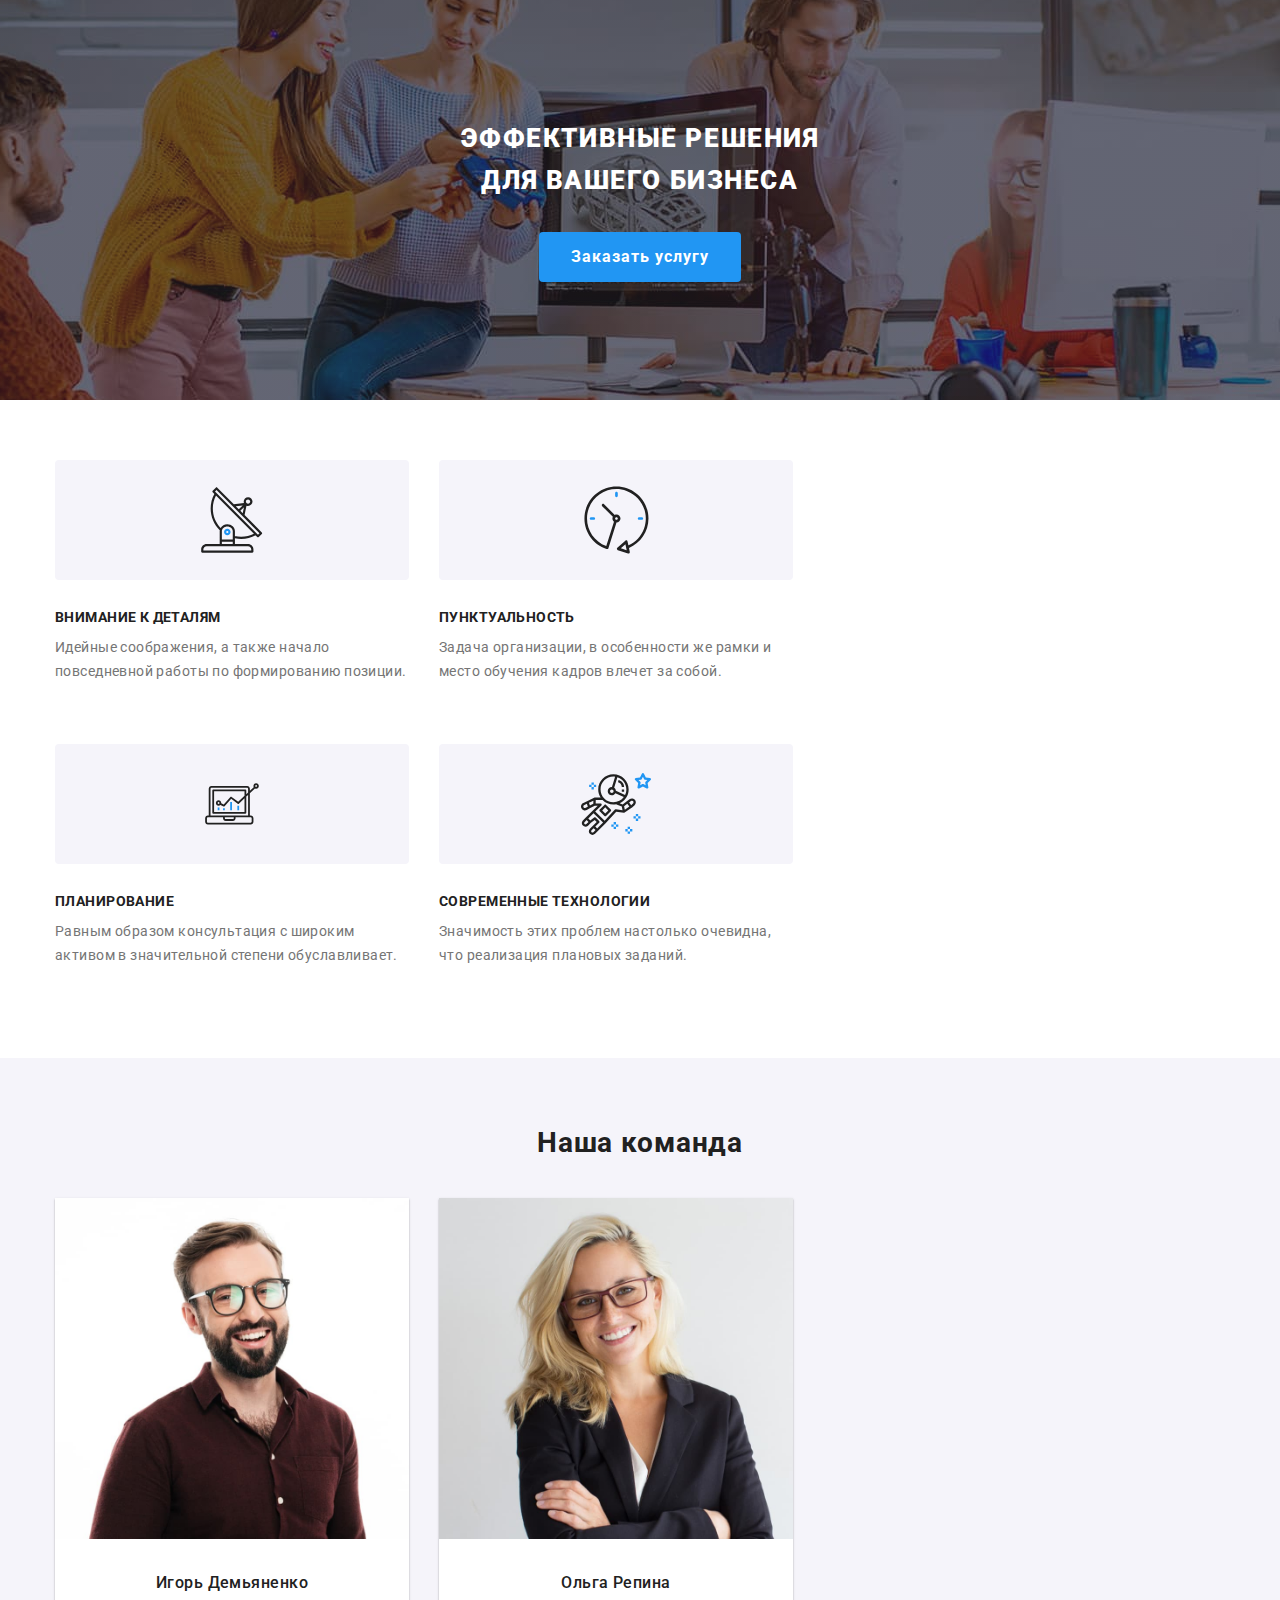
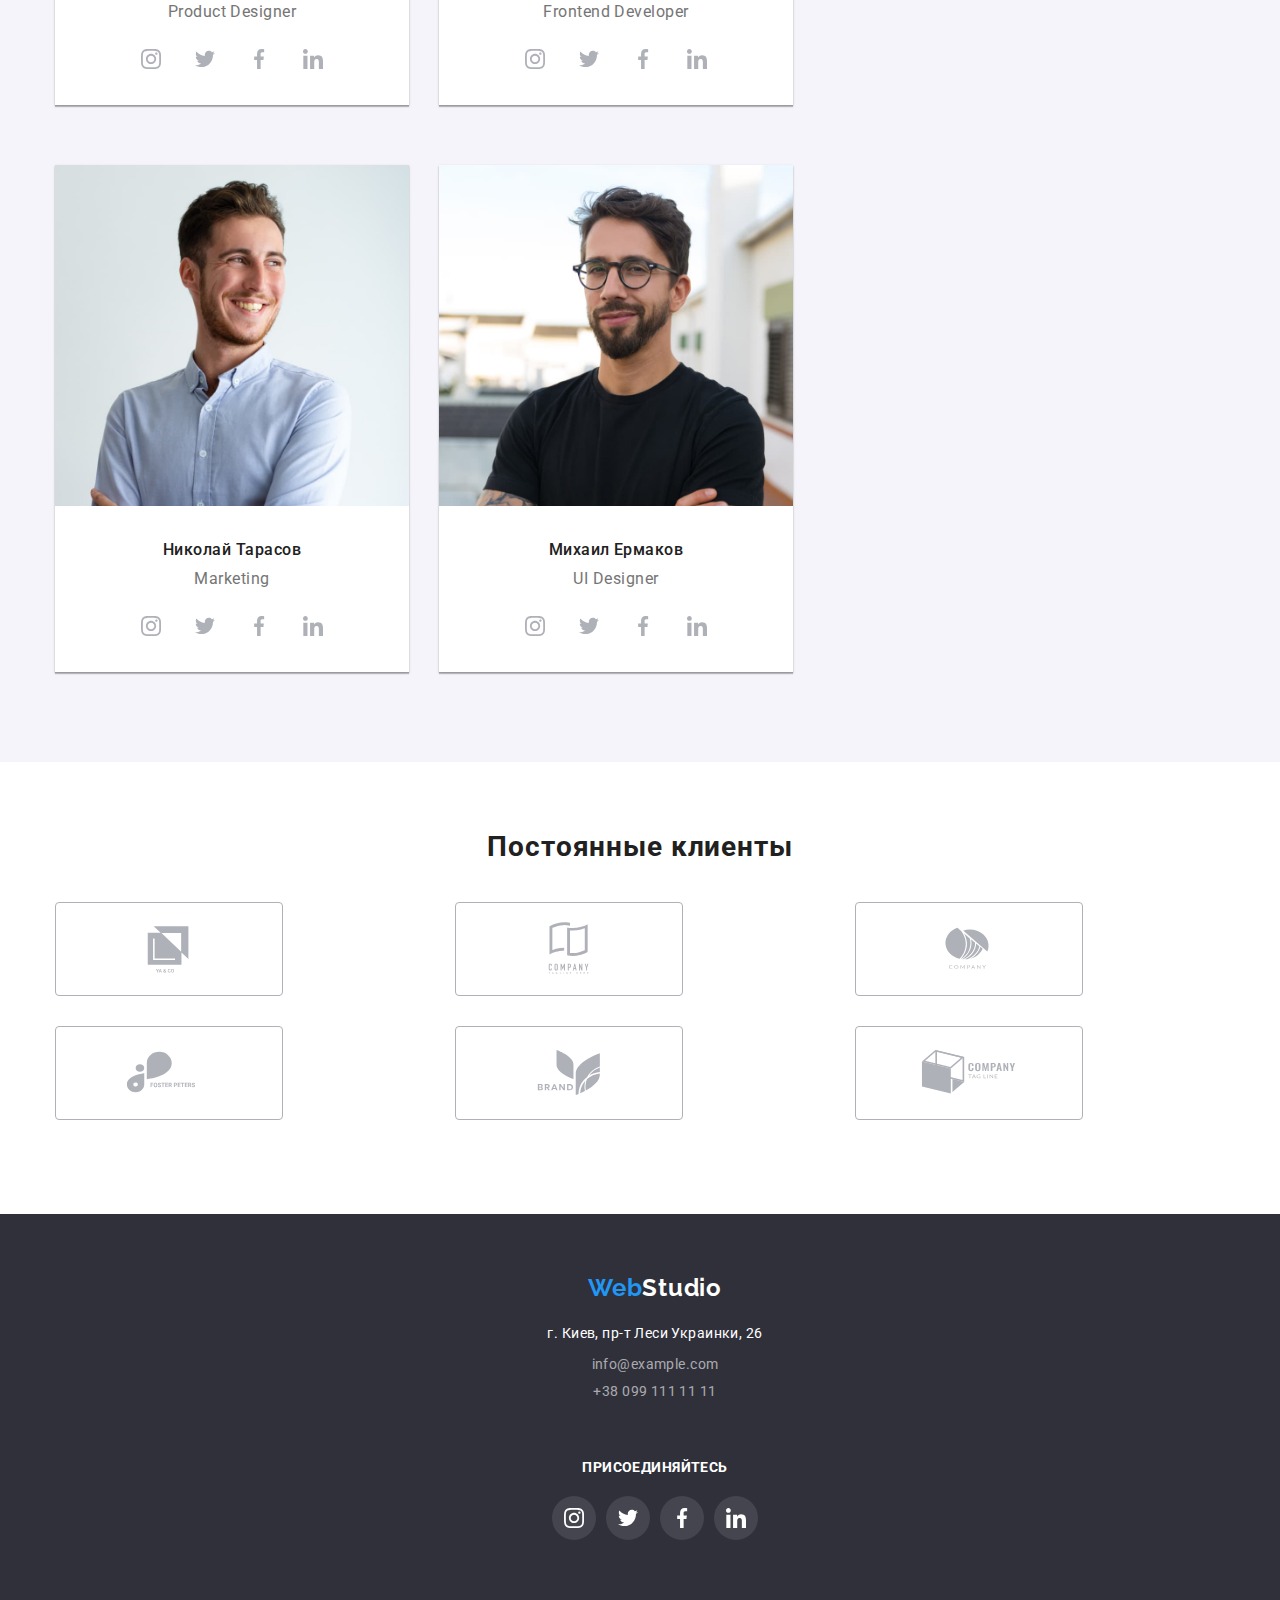
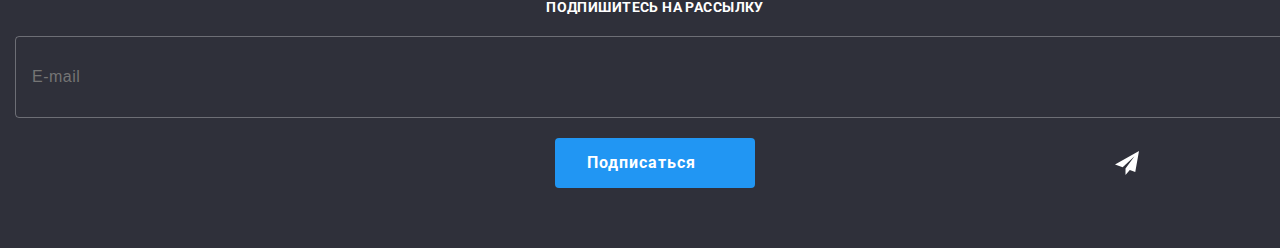
==== commit a6ef540f: "12/07/2022 1:05 hw8" ====
--- a/index.html
+++ b/index.html
@@ -66,12 +66,12 @@
     <!--Герой-->
     <main>
       <section class="hero">
-        <!-- <div class="container">
+        <div class="container">
           <h1 class="hero-title">Эффективные решения для вашего бизнеса</h1>
           <button type="button" class="button-title" data-modal-open>
             Заказать услугу
           </button>
-        </div> -->
+        </div>
       </section>
       <!--Преимущества-->
       <section class="features">
@@ -340,7 +340,6 @@
           </ul>
         </div>
       </section>
-      -->
       <!--Клиенты-->
       <section class="clients">
         <div class="container">
--- a/css/main.min.css
+++ b/css/main.min.css
@@ -1 +1 @@
-:root{--primary-text-color: #757575;--tittle-text-color: #212121;--accent-color: #2196f3;--primary-bg-color: #ffffff}html{-webkit-box-sizing:border-box;box-sizing:border-box}body{background-color:var(--primary-bg-color);color:var(--primary-text-color);font-family:Roboto,sans-serif;margin:0}p,h1,h2,h3,h4,h5,h6{font-family:Roboto;margin:0}ul{list-style:none;padding:0;margin:0}img{max-width:100%;height:auto;width:100%}.link{text-decoration:none}.list{list-style:none}.visually-hidden{position:absolute;white-space:nowrap;width:1px;height:1px;overflow:hidden;border:0;padding:0;clip:rect(0 0 0 0);-webkit-clip-path:inset(50%);clip-path:inset(50%);margin:-1px}.container{width:100%;padding-left:15px;padding-right:15px;margin:auto}@media screen and (min-width: 480px){.container{max-width:480px}}.features{padding-top:94px;padding-bottom:94px}.portfolio-section{padding-top:94px;padding-bottom:94px}.about{padding-bottom:94px}.logo{font-family:"Raleway",sans-serif;font-style:normal;font-weight:700;color:#000;font-size:26px;line-height:1.19;letter-spacing:.03em;margin-right:93px}.logo-part{color:var(--accent-color);letter-spacing:.03em}.footer-logo{color:#fff;background-color:#2f303a;letter-spacing:.03em}.button-title{font-family:inherit;font-style:normal;font-weight:700;font-size:16px;line-height:1.88;display:-webkit-box;display:-ms-flexbox;display:flex;-webkit-box-align:center;-ms-flex-align:center;align-items:center;text-align:center;letter-spacing:.06em;cursor:pointer;color:#fff;background-color:#2196f3;min-width:200px;height:50px;padding:10px 32px;margin:auto;border-radius:4px;border:0}.button-title:hover,.button-title:focus{opacity:.9;-webkit-transition:250ms cubic-bezier(0.4, 0, 0.2, 1);transition:250ms cubic-bezier(0.4, 0, 0.2, 1)}.form__button-wrap{display:-webkit-box;display:-ms-flexbox;display:flex;-webkit-box-orient:horizontal;-webkit-box-direction:reverse;-ms-flex-direction:row-reverse;flex-direction:row-reverse;position:relative}.modal-button{display:block;margin:0 auto;margin-top:30px;padding:10px 55px}.menu-list__menu-btn{font-family:inherit;font-weight:500;font-size:16px;line-height:1.62;cursor:pointer;letter-spacing:.03em;color:var(--tittle-text-color);background:#f5f4fa;padding:6px 22px;-webkit-transition:250ms cubic-bezier(0.4, 0, 0.2, 1);transition:250ms cubic-bezier(0.4, 0, 0.2, 1)}.menu-list__menu-btn{border-radius:4px;border:rgba(0,0,0,0)}.menu-list__menu-btn:hover,.menu-list__menu-btn:focus,.menu-list__menu-btn .current{color:#fff;background-color:#2196f3}.menu-list__menu-btn:hover,.menu-list__menu-btn:focus{-webkit-box-shadow:0px 3px 1px rgba(0,0,0,.1),0px 1px 2px rgba(0,0,0,.08),0px 2px 2px rgba(0,0,0,.12);box-shadow:0px 3px 1px rgba(0,0,0,.1),0px 1px 2px rgba(0,0,0,.08),0px 2px 2px rgba(0,0,0,.12)}.about-title,.team-title,.section-title{font-style:normal;font-weight:700;font-size:28px;line-height:1.8;text-align:center;letter-spacing:.03em;color:var(--tittle-text-color);margin-bottom:30px}.nav__menu{display:-webkit-box;display:-ms-flexbox;display:flex;-webkit-box-align:center;-ms-flex-align:center;align-items:center;margin:0}.nav__menu .link{font-style:normal;font-weight:500;font-size:14px;line-height:1.14;color:var(--tittle-text-color);letter-spacing:.02em;-webkit-transition:250ms cubic-bezier(0.4, 0, 0.2, 1);transition:250ms cubic-bezier(0.4, 0, 0.2, 1)}.nav__menu .menu__link:hover::after,.nav__menu .menu__link:focus::after{opacity:1}.nav__menu .link:hover,.nav__menu .link:focus{color:var(--accent-color);-webkit-transition:250ms cubic-bezier(0.4, 0, 0.2, 1);transition:250ms cubic-bezier(0.4, 0, 0.2, 1)}.nav__menu .link.current{color:var(--accent-color)}.menu__item>.link{position:relative;padding-top:32px;padding-bottom:32px}.menu__item:not(:last-child){margin-right:50px}.menu__link.current::after{content:"";position:absolute;bottom:0;display:block;width:100%;height:4px;border-radius:2px;opacity:1;background:var(--accent-color)}.menu__link::after{content:"";position:absolute;bottom:0;display:block;width:100%;height:4px;border-radius:2px;background:var(--accent-color);opacity:0;-webkit-transition:opacity 250ms cubic-bezier(0.4, 0, 0.2, 1);transition:opacity 250ms cubic-bezier(0.4, 0, 0.2, 1)}.menu__link:hover::after,.menu__link:focus::after{content:"";position:absolute;bottom:0;display:block;width:100%;height:4px;border-radius:2px;background-color:var(--accent-color)}.menu__link:hover::after,.menu__link:focus::after{content:"";position:absolute;bottom:0;display:block;width:100%;height:4px;border-radius:2px;background-color:var(--accent-color)}.page-header{padding-top:24px;padding-bottom:25px;border-bottom:1px solid #ececec}.page-header .container{display:-webkit-box;display:-ms-flexbox;display:flex;-webkit-box-align:center;-ms-flex-align:center;align-items:center}.nav{display:-webkit-box;display:-ms-flexbox;display:flex}.header-contacts{display:-webkit-box;display:-ms-flexbox;display:flex;margin:0;margin-left:auto;-webkit-box-pack:end;-ms-flex-pack:end;justify-content:end}.contact-list-header{display:-webkit-box;display:-ms-flexbox;display:flex;-webkit-box-align:center;-ms-flex-align:center;align-items:center;-webkit-box-pack:center;-ms-flex-pack:center;justify-content:center;content:"";margin-left:10px;background-color:#fff;background-size:contain;font-weight:500;font-size:14px;line-height:1.14px;letter-spacing:.02em;color:var(--primary-text-color);-webkit-transition:250ms cubic-bezier(0.4, 0, 0.2, 1);transition:250ms cubic-bezier(0.4, 0, 0.2, 1)}.contact-list-header:hover,.contact-list-header:focus{color:var(--accent-color);fill:var(--accent-color)}.contact-list-header:hover .envelope-header-icon,.contact-list-header:focus .envelope-header-icon,.contact-list-header:hover .phone-header-icon,.contact-list-header:focus .phone-header-icon{color:var(--accent-color);fill:var(--accent-color);-webkit-transition:250ms cubic-bezier(0.4, 0, 0.2, 1);transition:250ms cubic-bezier(0.4, 0, 0.2, 1)}.envelope-header-icon,.phone-header-icon{display:-webkit-box;display:-ms-flexbox;display:flex;-webkit-box-align:center;-ms-flex-align:center;align-items:center;-webkit-box-pack:center;-ms-flex-pack:center;justify-content:center;background-size:contain;fill:var(--primary-text-color);margin-right:10px;-webkit-transition:250ms cubic-bezier(0.4, 0, 0.2, 1);transition:250ms cubic-bezier(0.4, 0, 0.2, 1)}.mail-icon{margin-right:50px;padding:0}.contact-list{font-style:normal;font-weight:400;font-size:14px;line-height:1.71px;letter-spacing:.03em;color:rgba(255,255,255,.6);-webkit-transition:250ms cubic-bezier(0.4, 0, 0.2, 1);transition:250ms cubic-bezier(0.4, 0, 0.2, 1)}.contact-list:hover,.contact-list:focus{color:var(--accent-color)}.features{padding-top:60px;padding-bottom:60px}.features-icon{display:-webkit-box;display:-ms-flexbox;display:flex;-webkit-box-pack:center;-ms-flex-pack:center;justify-content:center;-webkit-box-align:center;-ms-flex-align:center;align-items:center;margin-bottom:30px;width:100%;height:120px;background-color:#f5f4fa;border-radius:4px}.feature-item{font-style:normal;font-weight:700;font-size:14px;line-height:1.14;letter-spacing:.03em;text-transform:uppercase;color:var(--tittle-text-color);margin-bottom:10px;display:-webkit-box;display:-ms-flexbox;display:flex;-webkit-box-pack:center;-ms-flex-pack:center;justify-content:center}.feature-list{font-weight:400;font-size:14px;line-height:1.71;letter-spacing:.03em;margin-bottom:30px}.pic-items{display:-webkit-box;display:-ms-flexbox;display:flex;-webkit-box-pack:justify;-ms-flex-pack:justify;justify-content:space-between;margin:0}.pic-items__caption{position:absolute;padding:27px;bottom:0px;width:100%;font-weight:700;font-size:14px;line-height:1.14;text-align:center;letter-spacing:.03em;text-transform:uppercase;color:var(--primary-bg-color);background:rgba(47,48,58,.8)}.pic-items__img{position:relative}.pic-items__img:not(:last-child){margin-right:30px}.employees{background-color:#f5f4fa;padding-top:60px;padding-bottom:60px}.teammates-items{margin:0}.teammates-items__list{margin-bottom:30px;background-color:var(--primary-bg-color);-webkit-box-shadow:0px 1px 3px rgba(0,0,0,.12),0px 1px 1px rgba(0,0,0,.14),0px 2px 1px rgba(0,0,0,.2);box-shadow:0px 1px 3px rgba(0,0,0,.12),0px 1px 1px rgba(0,0,0,.14),0px 2px 1px rgba(0,0,0,.2)}.caption{font-weight:500;font-size:16px;line-height:1.19;letter-spacing:.03em;color:var(--tittle-text-color);margin-bottom:10px}.job-title{font-size:16px;line-height:1.19;letter-spacing:.03em;margin-bottom:16px}.caption-job{text-align:center;padding-top:30px}.teammate-soc{display:-webkit-box;display:-ms-flexbox;display:flex;-webkit-box-pack:center;-ms-flex-pack:center;justify-content:center;padding-bottom:24px}.teammate-soc__item{width:44px;height:44px;margin-left:10px}.teammate-soc__item:first-child{margin-left:0}.teammate-soc__link{display:-webkit-box;display:-ms-flexbox;display:flex;-webkit-box-align:center;-ms-flex-align:center;align-items:center;-webkit-box-pack:center;-ms-flex-pack:center;justify-content:center;width:100%;height:100%;border-radius:50%;color:#afb1b8;-webkit-transition:background-color 250ms cubic-bezier(0.4, 0, 0.2, 1);transition:background-color 250ms cubic-bezier(0.4, 0, 0.2, 1)}.teammate-soc__link:hover,.teammate-soc__link:focus{background-color:#2196f3;color:var(--primary-bg-color)}.employees-soc-icon{fill:currentColor}.clients{padding-top:60px;padding-bottom:94px}.customer{display:-webkit-box;display:-ms-flexbox;display:flex;-ms-flex-wrap:wrap;flex-wrap:wrap;gap:30px}.customer__item{-ms-flex-preferred-size:calc((100% - 60px)/2);flex-basis:calc((100% - 60px)/2)}.customer__icon{display:-webkit-box;display:-ms-flexbox;display:flex;-webkit-box-pack:center;-ms-flex-pack:center;justify-content:center;-webkit-box-align:center;-ms-flex-align:center;align-items:center;width:210px;height:92px;fill:#afb1b8;border:1px solid #afb1b8;border-radius:4px;-webkit-transition:250ms cubic-bezier(0.4, 0, 0.2, 1);transition:250ms cubic-bezier(0.4, 0, 0.2, 1)}.customer__icon:hover,.customer__icon:focus{fill:var(--accent-color);border-color:var(--accent-color)}.page-footer{background-color:#2f303a;padding-top:60px;padding-bottom:60px}.container.footer{max-width:100%;-webkit-box-align:baseline;-ms-flex-align:baseline;align-items:baseline}.container-footer{display:block;-webkit-box-align:center;-ms-flex-align:center;align-items:center;-webkit-box-pack:center;-ms-flex-pack:center;justify-content:center}.footer-contacts{display:block;margin-top:20px}.footer-contacts__item:not(:last-child){margin-bottom:9px}.address{font-style:normal;font-weight:400;font-size:14px;line-height:1.71;letter-spacing:.03em;color:#fff}.footer-soc__title{display:block;-webkit-box-align:center;-ms-flex-align:center;align-items:center;-webkit-box-pack:start;-ms-flex-pack:start;justify-content:flex-start;margin-bottom:10px;font-weight:700;font-size:14px;line-height:1.14;letter-spacing:.03em;text-transform:uppercase;color:var(--primary-bg-color)}.footer-soc{display:block;-webkit-box-align:center;-ms-flex-align:center;align-items:center;-webkit-box-pack:center;-ms-flex-pack:center;justify-content:center;margin-left:70px}.footer-soc__list{display:-webkit-box;display:-ms-flexbox;display:flex;-webkit-box-pack:center;-ms-flex-pack:center;justify-content:center}.footer-soc__item{width:44px;height:44px;margin-left:10px}.footer-soc__item:first-child{margin-left:0}.footer-soc__link{display:-webkit-box;display:-ms-flexbox;display:flex;-webkit-box-align:center;-ms-flex-align:center;align-items:center;-webkit-box-pack:center;-ms-flex-pack:center;justify-content:center;width:100%;height:100%;border-radius:50%;background-color:rgba(255,255,255,.1);-webkit-transition:250ms cubic-bezier(0.4, 0, 0.2, 1);transition:250ms cubic-bezier(0.4, 0, 0.2, 1)}.footer-soc__link:hover,.footer-soc__link:focus{background-color:var(--accent-color)}.footer-soc__icon{fill:var(--primary-bg-color)}.subscribe__title{display:block;-webkit-box-align:center;-ms-flex-align:center;align-items:center;-webkit-box-pack:start;-ms-flex-pack:start;justify-content:flex-start;margin-bottom:10px;font-weight:700;font-size:14px;line-height:1.14;letter-spacing:.03em;text-transform:uppercase;color:var(--primary-bg-color)}.send-icon{position:absolute;right:156px;top:50%;-webkit-transform:translateY(-50%);transform:translateY(-50%)}.form__input{width:100%;height:50px;margin-right:12px;padding:15px 16px;background:rgba(0,0,0,0);border:1px solid rgba(255,255,255,.3);border-radius:4px;outline:rgba(0,0,0,0);font-weight:400;font-size:16px;line-height:1.25;letter-spacing:.03em;color:rgba(255,255,255,.6)}.backdrop{position:fixed;top:0;left:0;width:100%;height:100%;background-color:rgba(0,0,0,.2);-webkit-transition:250ms cubic-bezier(0.4, 0, 0.2, 1);transition:250ms cubic-bezier(0.4, 0, 0.2, 1)}.backdrop.is-hidden .modal{-webkit-transform:translate(-50%, -50%) scale(0);transform:translate(-50%, -50%) scale(0)}.modal{position:absolute;top:50%;left:50%;-webkit-transform:translate(-50%, -50%) scale(1);transform:translate(-50%, -50%) scale(1);width:528px;min-height:581px;background-color:var(--primary-bg-color);border-radius:4px;padding:40px;-webkit-transition:-webkit-transform 250ms cubic-bezier(0.4, 0, 0.2, 1);transition:-webkit-transform 250ms cubic-bezier(0.4, 0, 0.2, 1);transition:transform 250ms cubic-bezier(0.4, 0, 0.2, 1);transition:transform 250ms cubic-bezier(0.4, 0, 0.2, 1), -webkit-transform 250ms cubic-bezier(0.4, 0, 0.2, 1)}.modal-close{position:absolute;right:8px;top:8px;width:30px;height:30px;border:1px solid rgba(0,0,0,.1);border-radius:50%;cursor:pointer;background-color:rgba(0,0,0,0);display:-webkit-box;display:-ms-flexbox;display:flex;-webkit-box-align:center;-ms-flex-align:center;align-items:center;-webkit-box-pack:center;-ms-flex-pack:center;justify-content:center}.modal-close:hover{fill:var(--accent-color);-webkit-transition:250ms cubic-bezier(0.4, 0, 0.2, 1);transition:250ms cubic-bezier(0.4, 0, 0.2, 1)}.is-hidden{opacity:0;visibility:hidden;pointer-events:none}.modal-title{font-style:normal;font-weight:700;font-size:20px;line-height:1.15;text-align:center;letter-spacing:.03em;color:var(--tittle-text-color);margin-bottom:12px}.modal-input{width:100%;height:40px;padding-left:42px;background-color:rgba(0,0,0,0);outline:rgba(0,0,0,0);cursor:pointer;border:1px solid rgba(33,33,33,.2);border-radius:4px}.modal-input:focus{border-color:var(--accent-color);-webkit-transition:250ms cubic-bezier(0.4, 0, 0.2, 1);transition:250ms cubic-bezier(0.4, 0, 0.2, 1)}.modal-input:focus+.input-icon{fill:var(--accent-color);-webkit-transition:250ms cubic-bezier(0.4, 0, 0.2, 1);transition:250ms cubic-bezier(0.4, 0, 0.2, 1)}.input-icon{position:absolute;left:12px;top:50%;-webkit-transform:translateY(-50%);transform:translateY(-50%)}.modal-field{margin-bottom:10px}.modal-field__label{display:block;font-weight:400;font-size:12px;line-height:1.16;letter-spacing:.01em;color:var(--primary-text-color);margin-bottom:4px}.modal-field__text{display:-webkit-box;display:-ms-flexbox;display:flex;-webkit-box-pack:center;-ms-flex-pack:center;justify-content:center;margin-top:20px}.modal-field__placeholder-text{resize:none;width:100%;height:120px;border:1px solid rgba(33,33,33,.2);border-radius:4px;padding:12px 16px;outline:rgba(0,0,0,0);font-weight:400;font-size:14px;line-height:1.14px;letter-spacing:.01em;cursor:pointer}.modal-field__placeholder-text:focus{border-color:var(--accent-color);padding:12px 16px;-webkit-transition:250ms cubic-bezier(0.4, 0, 0.2, 1);transition:250ms cubic-bezier(0.4, 0, 0.2, 1)}.modal-field__placeholder-text::-webkit-input-placeholder{font-weight:400;font-size:12px;line-height:1.14px;letter-spacing:.01em;color:rgba(117,117,117,.5)}.modal-field__placeholder-text::-moz-placeholder{font-weight:400;font-size:12px;line-height:1.14px;letter-spacing:.01em;color:rgba(117,117,117,.5)}.modal-field__placeholder-text:-ms-input-placeholder{font-weight:400;font-size:12px;line-height:1.14px;letter-spacing:.01em;color:rgba(117,117,117,.5)}.modal-field__placeholder-text::-ms-input-placeholder{font-weight:400;font-size:12px;line-height:1.14px;letter-spacing:.01em;color:rgba(117,117,117,.5)}.modal-field__placeholder-text::placeholder{font-weight:400;font-size:12px;line-height:1.14px;letter-spacing:.01em;color:rgba(117,117,117,.5)}.modal-field__input-check:checked+.check-text span{background-color:var(--accent-color);border:none}.modal-field__input-check:checked+.check-text .check-icon{fill:var(--primary-bg-color);-webkit-transition:250ms cubic-bezier(0.4, 0, 0.2, 1);transition:250ms cubic-bezier(0.4, 0, 0.2, 1)}.input-wrap{position:relative}.check-text{font-weight:400;font-size:14px;line-height:1.71;letter-spacing:.03em;color:var(--primary-text-color);display:-webkit-box;display:-ms-flexbox;display:flex;-webkit-box-align:center;-ms-flex-align:center;align-items:center}.check-text a{color:var(--accent-color)}.check-text span{width:16px;height:15px;border:1px solid var(--tittle-text-color);border-radius:2px;margin-right:7px;display:-webkit-box;display:-ms-flexbox;display:flex;-webkit-box-align:center;-ms-flex-align:center;align-items:center;-webkit-box-pack:center;-ms-flex-pack:center;justify-content:center}.check-icon{fill:rgba(0,0,0,0)}.sample-caption{padding-top:20px;padding-bottom:20px;padding-left:24px;padding-right:24px}.exemple-caption{font-size:18px;line-height:2;color:var(--tittle-text-color);letter-spacing:.06em}.exemple-type{font-size:16px;line-height:1.88;letter-spacing:.03em;color:var(--primary-text-color)}.exemples{display:-webkit-box;display:-ms-flexbox;display:flex;-ms-flex-wrap:wrap;flex-wrap:wrap;margin:-15px}.exemples__card{-ms-flex-preferred-size:calc(33.3333333333% - 30px);flex-basis:calc(33.3333333333% - 30px);margin:15px;border:1px solid #eee;cursor:pointer}.exemples__card:hover .exemples-hover-text{-webkit-transform:translateY(0);transform:translateY(0)}.exemples__card:hover,.exemples__card:focus{-webkit-box-shadow:0px 1px 1px rgba(0,0,0,.12),0px 4px 4px rgba(0,0,0,.06),1px 4px 6px rgba(0,0,0,.16);box-shadow:0px 1px 1px rgba(0,0,0,.12),0px 4px 4px rgba(0,0,0,.06),1px 4px 6px rgba(0,0,0,.16)}.exemples-hover-wrap{position:relative;overflow:hidden}.exemples-hover-text{position:absolute;top:0;font-style:normal;font-size:18px;color:var(--primary-bg-color);line-height:1.55;font-weight:400;background-color:rgba(33,150,243,.9);padding:64px 24px;height:100%;-webkit-transform:translateY(100%);transform:translateY(100%);-webkit-transition:-webkit-transform 250ms cubic-bezier(0.4, 0, 0.2, 1);transition:-webkit-transform 250ms cubic-bezier(0.4, 0, 0.2, 1);transition:transform 250ms cubic-bezier(0.4, 0, 0.2, 1);transition:transform 250ms cubic-bezier(0.4, 0, 0.2, 1), -webkit-transform 250ms cubic-bezier(0.4, 0, 0.2, 1)}.menu-list{display:-webkit-box;display:-ms-flexbox;display:flex;-webkit-box-pack:center;-ms-flex-pack:center;justify-content:center;margin-bottom:50px}.menu-list__item:not(:last-child){margin-right:8px}/*# sourceMappingURL=main.min.css.map */+:root{--primary-text-color: #757575;--tittle-text-color: #212121;--accent-color: #2196f3;--primary-bg-color: #ffffff}html{-webkit-box-sizing:border-box;box-sizing:border-box}body{background-color:var(--primary-bg-color);color:var(--primary-text-color);font-family:Roboto,sans-serif;margin:0}p,h1,h2,h3,h4,h5,h6{font-family:Roboto;margin:0}ul{list-style:none;padding:0;margin:0}img{max-width:100%;height:auto;width:100%}.link{text-decoration:none}.list{list-style:none}.visually-hidden{position:absolute;white-space:nowrap;width:1px;height:1px;overflow:hidden;border:0;padding:0;clip:rect(0 0 0 0);-webkit-clip-path:inset(50%);clip-path:inset(50%);margin:-1px}.container{width:100%;padding-left:15px;padding-right:15px;margin:auto}@media screen and (min-width: 480px){.container{max-width:480px}}@media screen and (min-width: 768px){.container{max-width:768px}}@media screen and (min-width: 1200px){.container{max-width:1200px}}.features{padding-top:94px;padding-bottom:94px}.portfolio-section{padding-top:94px;padding-bottom:94px}.about{padding-bottom:94px}.logo{font-family:"Raleway",sans-serif;font-style:normal;font-weight:700;color:#000;font-size:24px;line-height:1.17;letter-spacing:.03em;text-align:center}.logo-part{color:var(--accent-color);letter-spacing:.03em}.footer-logo{color:#fff;background-color:#2f303a;letter-spacing:.03em}.button-title{font-family:inherit;font-style:normal;font-weight:700;font-size:16px;line-height:1.88;display:-webkit-box;display:-ms-flexbox;display:flex;-webkit-box-align:center;-ms-flex-align:center;align-items:center;text-align:center;letter-spacing:.06em;cursor:pointer;color:#fff;background-color:#2196f3;min-width:200px;height:50px;padding:10px 32px;margin:auto;border-radius:4px;border:0}.button-title:hover,.button-title:focus{opacity:.9;-webkit-transition:250ms cubic-bezier(0.4, 0, 0.2, 1);transition:250ms cubic-bezier(0.4, 0, 0.2, 1)}.form__button-wrap{display:-webkit-box;display:-ms-flexbox;display:flex;-webkit-box-orient:horizontal;-webkit-box-direction:reverse;-ms-flex-direction:row-reverse;flex-direction:row-reverse;position:relative}.modal-button{display:block;margin:0 auto;margin-top:30px;padding:10px 55px}.menu-list__menu-btn{font-family:inherit;font-weight:500;font-size:16px;line-height:1.62;cursor:pointer;letter-spacing:.03em;color:var(--tittle-text-color);background:#f5f4fa;padding:6px 22px;-webkit-transition:250ms cubic-bezier(0.4, 0, 0.2, 1);transition:250ms cubic-bezier(0.4, 0, 0.2, 1)}.menu-list__menu-btn{border-radius:4px;border:rgba(0,0,0,0)}.menu-list__menu-btn:hover,.menu-list__menu-btn:focus,.menu-list__menu-btn .current{color:#fff;background-color:#2196f3}.menu-list__menu-btn:hover,.menu-list__menu-btn:focus{-webkit-box-shadow:0px 3px 1px rgba(0,0,0,.1),0px 1px 2px rgba(0,0,0,.08),0px 2px 2px rgba(0,0,0,.12);box-shadow:0px 3px 1px rgba(0,0,0,.1),0px 1px 2px rgba(0,0,0,.08),0px 2px 2px rgba(0,0,0,.12)}.about-title,.team-title,.section-title{font-style:normal;font-weight:700;font-size:28px;line-height:1.8;text-align:center;letter-spacing:.03em;color:var(--tittle-text-color);margin-bottom:30px}.nav__menu{display:-webkit-box;display:-ms-flexbox;display:flex;-webkit-box-align:center;-ms-flex-align:center;align-items:center;margin:0}.nav__menu .link{font-style:normal;font-weight:500;font-size:14px;line-height:1.14;color:var(--tittle-text-color);letter-spacing:.02em;-webkit-transition:250ms cubic-bezier(0.4, 0, 0.2, 1);transition:250ms cubic-bezier(0.4, 0, 0.2, 1)}.nav__menu .menu__link:hover::after,.nav__menu .menu__link:focus::after{opacity:1}.nav__menu .link:hover,.nav__menu .link:focus{color:var(--accent-color);-webkit-transition:250ms cubic-bezier(0.4, 0, 0.2, 1);transition:250ms cubic-bezier(0.4, 0, 0.2, 1)}.nav__menu .link.current{color:var(--accent-color)}.menu__item>.link{position:relative;padding-top:32px;padding-bottom:32px}.menu__item:not(:last-child){margin-right:50px}.menu__link.current::after{content:"";position:absolute;bottom:0;display:block;width:100%;height:4px;border-radius:2px;opacity:1;background:var(--accent-color)}.menu__link::after{content:"";position:absolute;bottom:0;display:block;width:100%;height:4px;border-radius:2px;background:var(--accent-color);opacity:0;-webkit-transition:opacity 250ms cubic-bezier(0.4, 0, 0.2, 1);transition:opacity 250ms cubic-bezier(0.4, 0, 0.2, 1)}.menu__link:hover::after,.menu__link:focus::after{content:"";position:absolute;bottom:0;display:block;width:100%;height:4px;border-radius:2px;background-color:var(--accent-color)}.menu__link:hover::after,.menu__link:focus::after{content:"";position:absolute;bottom:0;display:block;width:100%;height:4px;border-radius:2px;background-color:var(--accent-color)}.page-header{padding-top:24px;padding-bottom:25px;border-bottom:1px solid #ececec}.page-header .container{display:-webkit-box;display:-ms-flexbox;display:flex;-webkit-box-align:center;-ms-flex-align:center;align-items:center}.nav{display:-webkit-box;display:-ms-flexbox;display:flex}.header-contacts{display:-webkit-box;display:-ms-flexbox;display:flex;margin:0;margin-left:auto;-webkit-box-pack:end;-ms-flex-pack:end;justify-content:end}.contact-list-header{display:-webkit-box;display:-ms-flexbox;display:flex;-webkit-box-align:center;-ms-flex-align:center;align-items:center;-webkit-box-pack:center;-ms-flex-pack:center;justify-content:center;content:"";margin-left:10px;background-color:#fff;background-size:contain;font-weight:500;font-size:14px;line-height:1.14px;letter-spacing:.02em;color:var(--primary-text-color);-webkit-transition:250ms cubic-bezier(0.4, 0, 0.2, 1);transition:250ms cubic-bezier(0.4, 0, 0.2, 1)}.contact-list-header:hover,.contact-list-header:focus{color:var(--accent-color);fill:var(--accent-color)}.contact-list-header:hover .envelope-header-icon,.contact-list-header:focus .envelope-header-icon,.contact-list-header:hover .phone-header-icon,.contact-list-header:focus .phone-header-icon{color:var(--accent-color);fill:var(--accent-color);-webkit-transition:250ms cubic-bezier(0.4, 0, 0.2, 1);transition:250ms cubic-bezier(0.4, 0, 0.2, 1)}.envelope-header-icon,.phone-header-icon{display:-webkit-box;display:-ms-flexbox;display:flex;-webkit-box-align:center;-ms-flex-align:center;align-items:center;-webkit-box-pack:center;-ms-flex-pack:center;justify-content:center;background-size:contain;fill:var(--primary-text-color);margin-right:10px;-webkit-transition:250ms cubic-bezier(0.4, 0, 0.2, 1);transition:250ms cubic-bezier(0.4, 0, 0.2, 1)}.mail-icon{margin-right:50px;padding:0}.contact-list{font-style:normal;font-weight:400;font-size:14px;line-height:1.71px;letter-spacing:.03em;color:rgba(255,255,255,.6);-webkit-transition:250ms cubic-bezier(0.4, 0, 0.2, 1);transition:250ms cubic-bezier(0.4, 0, 0.2, 1)}.contact-list:hover,.contact-list:focus{color:var(--accent-color)}.hero{background-color:#2f303a;background-image:-webkit-gradient(linear, left top, left bottom, from(rgba(47, 48, 58, 0.4)), to(rgba(47, 48, 58, 0.4))),url(../images/hero-bg\ .jpg);background-image:linear-gradient(rgba(47, 48, 58, 0.4), rgba(47, 48, 58, 0.4)),url(../images/hero-bg\ .jpg);max-width:1600px;margin:0 auto;background-repeat:no-repeat;background-position:center;padding-top:118px;padding-bottom:118px}.hero-title{font-weight:900;font-size:26px;line-height:1.61;text-align:center;letter-spacing:.06em;text-transform:uppercase;color:#fff;width:360px;height:84px;-webkit-box-align:center;-ms-flex-align:center;align-items:center;margin:auto;margin-bottom:30px}.features{padding-top:60px;padding-bottom:60px}@media screen and (min-width: 768px){.feature{max-width:768px;display:-webkit-box;display:-ms-flexbox;display:flex;-ms-flex-wrap:wrap;flex-wrap:wrap;gap:30px;-webkit-box-pack:center;-ms-flex-pack:center;justify-content:center}}@media screen and (min-width: 768px){.feature__item-list{width:calc((100% - 60px)/2)}}.features-icon{display:-webkit-box;display:-ms-flexbox;display:flex;-webkit-box-pack:center;-ms-flex-pack:center;justify-content:center;-webkit-box-align:center;-ms-flex-align:center;align-items:center;margin-bottom:30px;width:100%;height:120px;background-color:#f5f4fa;border-radius:4px}.feature-item{font-style:normal;font-weight:700;font-size:14px;line-height:1.14;letter-spacing:.03em;text-transform:uppercase;color:var(--tittle-text-color);margin-bottom:10px;display:-webkit-box;display:-ms-flexbox;display:flex;-webkit-box-pack:center;-ms-flex-pack:center;justify-content:center}@media screen and (min-width: 768px){.feature-item{max-width:768px;-webkit-box-pack:start;-ms-flex-pack:start;justify-content:flex-start}}.feature-list{font-weight:400;font-size:14px;line-height:1.71;letter-spacing:.03em;margin-bottom:30px}.pic-items{display:-webkit-box;display:-ms-flexbox;display:flex;-webkit-box-pack:justify;-ms-flex-pack:justify;justify-content:space-between;margin:0}.pic-items__caption{position:absolute;padding:27px;bottom:0px;width:100%;font-weight:700;font-size:14px;line-height:1.14;text-align:center;letter-spacing:.03em;text-transform:uppercase;color:var(--primary-bg-color);background:rgba(47,48,58,.8)}.pic-items__img{position:relative}.pic-items__img:not(:last-child){margin-right:30px}.employees{background-color:#f5f4fa;padding-top:60px;padding-bottom:60px}.teammates-items{margin:0}@media screen and (min-width: 768px){.teammates-items{max-width:768px;display:-webkit-box;display:-ms-flexbox;display:flex;-ms-flex-wrap:wrap;flex-wrap:wrap;gap:30px;-webkit-box-pack:center;-ms-flex-pack:center;justify-content:center}}.teammates-items__list{margin-bottom:30px;background-color:var(--primary-bg-color);-webkit-box-shadow:0px 1px 3px rgba(0,0,0,.12),0px 1px 1px rgba(0,0,0,.14),0px 2px 1px rgba(0,0,0,.2);box-shadow:0px 1px 3px rgba(0,0,0,.12),0px 1px 1px rgba(0,0,0,.14),0px 2px 1px rgba(0,0,0,.2)}@media screen and (min-width: 768px){.teammates-items__list{width:calc((100% - 60px)/2)}}.caption{font-weight:500;font-size:16px;line-height:1.19;letter-spacing:.03em;color:var(--tittle-text-color);margin-bottom:10px}.job-title{font-size:16px;line-height:1.19;letter-spacing:.03em;margin-bottom:16px}.caption-job{text-align:center;padding-top:30px}.teammate-soc{display:-webkit-box;display:-ms-flexbox;display:flex;-webkit-box-pack:center;-ms-flex-pack:center;justify-content:center;padding-bottom:24px}.teammate-soc__item{width:44px;height:44px;margin-left:10px}.teammate-soc__item:first-child{margin-left:0}.teammate-soc__link{display:-webkit-box;display:-ms-flexbox;display:flex;-webkit-box-align:center;-ms-flex-align:center;align-items:center;-webkit-box-pack:center;-ms-flex-pack:center;justify-content:center;width:100%;height:100%;border-radius:50%;color:#afb1b8;-webkit-transition:background-color 250ms cubic-bezier(0.4, 0, 0.2, 1);transition:background-color 250ms cubic-bezier(0.4, 0, 0.2, 1)}.teammate-soc__link:hover,.teammate-soc__link:focus{background-color:#2196f3;color:var(--primary-bg-color)}.employees-soc-icon{fill:currentColor}.clients{padding-top:60px;padding-bottom:94px}.customer{display:-webkit-box;display:-ms-flexbox;display:flex;-ms-flex-wrap:wrap;flex-wrap:wrap;-webkit-box-pack:center;-ms-flex-pack:center;justify-content:center;gap:30px}.customer__item{width:100%;-ms-flex-preferred-size:calc((100% - 60px)/2);flex-basis:calc((100% - 60px)/2)}@media screen and (min-width: 768px){.customer__item{max-width:768px;-ms-flex-preferred-size:calc((100% - 90px)/3);flex-basis:calc((100% - 90px)/3)}}.customer__icon{display:-webkit-box;display:-ms-flexbox;display:flex;-webkit-box-pack:center;-ms-flex-pack:center;justify-content:center;-webkit-box-align:center;-ms-flex-align:center;align-items:center;width:210px;height:92px;fill:#afb1b8;border:1px solid #afb1b8;border-radius:4px;-webkit-transition:250ms cubic-bezier(0.4, 0, 0.2, 1);transition:250ms cubic-bezier(0.4, 0, 0.2, 1)}@media screen and (min-width: 768px){.customer__icon{max-width:768px;width:226px}}.customer__icon:hover,.customer__icon:focus{fill:var(--accent-color);border-color:var(--accent-color)}.page-footer{background-color:#2f303a;padding-top:60px;padding-bottom:60px}.container.footer{max-width:100%;-webkit-box-align:baseline;-ms-flex-align:baseline;align-items:baseline}.container-footer{display:block;-webkit-box-align:center;-ms-flex-align:center;align-items:center;-webkit-box-pack:center;-ms-flex-pack:center;justify-content:center;text-align:center}.footer-contacts{display:block;margin-top:20px}.footer-contacts__item:not(:last-child){margin-bottom:8px}.address{font-style:normal;font-weight:400;font-size:14px;line-height:1.71;letter-spacing:.03em;color:#fff}.footer-soc__title{display:block;-webkit-box-align:center;-ms-flex-align:center;align-items:center;-webkit-box-pack:start;-ms-flex-pack:start;justify-content:flex-start;text-align:center;margin-bottom:20px;font-weight:700;font-size:14px;line-height:1.14;letter-spacing:.03em;text-transform:uppercase;color:var(--primary-bg-color)}.footer-soc{display:block;-webkit-box-align:center;-ms-flex-align:center;align-items:center;-webkit-box-pack:center;-ms-flex-pack:center;justify-content:center;text-align:center;margin-top:60px}.footer-soc__list{display:-webkit-box;display:-ms-flexbox;display:flex;-webkit-box-pack:center;-ms-flex-pack:center;justify-content:center}.footer-soc__item{width:44px;height:44px;margin-left:10px}.footer-soc__item:first-child{margin-left:0}.footer-soc__link{display:-webkit-box;display:-ms-flexbox;display:flex;-webkit-box-align:center;-ms-flex-align:center;align-items:center;-webkit-box-pack:center;-ms-flex-pack:center;justify-content:center;width:100%;height:100%;border-radius:50%;background-color:rgba(255,255,255,.1);-webkit-transition:250ms cubic-bezier(0.4, 0, 0.2, 1);transition:250ms cubic-bezier(0.4, 0, 0.2, 1)}.footer-soc__link:hover,.footer-soc__link:focus{background-color:var(--accent-color)}.footer-soc__icon{fill:var(--primary-bg-color)}.subscribe{margin-top:60px}.subscribe__title{display:block;-webkit-box-align:center;-ms-flex-align:center;align-items:center;-webkit-box-pack:start;-ms-flex-pack:start;justify-content:flex-start;text-align:center;margin-bottom:20px;font-weight:700;font-size:14px;line-height:1.14;letter-spacing:.03em;text-transform:uppercase;color:var(--primary-bg-color)}.send-icon{position:absolute;right:156px;top:50%;-webkit-transform:translateY(-50%);transform:translateY(-50%)}.form__input{width:100%;height:50px;margin-bottom:20px;padding:15px 16px;background:rgba(0,0,0,0);border:1px solid rgba(255,255,255,.3);border-radius:4px;outline:rgba(0,0,0,0);font-weight:400;font-size:16px;line-height:1.25;letter-spacing:.03em;color:rgba(255,255,255,.6)}.backdrop{position:fixed;top:0;left:0;width:100%;height:100%;background-color:rgba(0,0,0,.2);-webkit-transition:250ms cubic-bezier(0.4, 0, 0.2, 1);transition:250ms cubic-bezier(0.4, 0, 0.2, 1)}.backdrop.is-hidden .modal{-webkit-transform:translate(-50%, -50%) scale(0);transform:translate(-50%, -50%) scale(0)}.modal{position:absolute;top:50%;left:50%;-webkit-transform:translate(-50%, -50%) scale(1);transform:translate(-50%, -50%) scale(1);width:528px;min-height:581px;background-color:var(--primary-bg-color);border-radius:4px;padding:40px;-webkit-transition:-webkit-transform 250ms cubic-bezier(0.4, 0, 0.2, 1);transition:-webkit-transform 250ms cubic-bezier(0.4, 0, 0.2, 1);transition:transform 250ms cubic-bezier(0.4, 0, 0.2, 1);transition:transform 250ms cubic-bezier(0.4, 0, 0.2, 1), -webkit-transform 250ms cubic-bezier(0.4, 0, 0.2, 1)}.modal-close{position:absolute;right:8px;top:8px;width:30px;height:30px;border:1px solid rgba(0,0,0,.1);border-radius:50%;cursor:pointer;background-color:rgba(0,0,0,0);display:-webkit-box;display:-ms-flexbox;display:flex;-webkit-box-align:center;-ms-flex-align:center;align-items:center;-webkit-box-pack:center;-ms-flex-pack:center;justify-content:center}.modal-close:hover{fill:var(--accent-color);-webkit-transition:250ms cubic-bezier(0.4, 0, 0.2, 1);transition:250ms cubic-bezier(0.4, 0, 0.2, 1)}.is-hidden{opacity:0;visibility:hidden;pointer-events:none}.modal-title{font-style:normal;font-weight:700;font-size:20px;line-height:1.15;text-align:center;letter-spacing:.03em;color:var(--tittle-text-color);margin-bottom:12px}.modal-input{width:100%;height:40px;padding-left:42px;background-color:rgba(0,0,0,0);outline:rgba(0,0,0,0);cursor:pointer;border:1px solid rgba(33,33,33,.2);border-radius:4px}.modal-input:focus{border-color:var(--accent-color);-webkit-transition:250ms cubic-bezier(0.4, 0, 0.2, 1);transition:250ms cubic-bezier(0.4, 0, 0.2, 1)}.modal-input:focus+.input-icon{fill:var(--accent-color);-webkit-transition:250ms cubic-bezier(0.4, 0, 0.2, 1);transition:250ms cubic-bezier(0.4, 0, 0.2, 1)}.input-icon{position:absolute;left:12px;top:50%;-webkit-transform:translateY(-50%);transform:translateY(-50%)}.modal-field{margin-bottom:10px}.modal-field__label{display:block;font-weight:400;font-size:12px;line-height:1.16;letter-spacing:.01em;color:var(--primary-text-color);margin-bottom:4px}.modal-field__text{display:-webkit-box;display:-ms-flexbox;display:flex;-webkit-box-pack:center;-ms-flex-pack:center;justify-content:center;margin-top:20px}.modal-field__placeholder-text{resize:none;width:100%;height:120px;border:1px solid rgba(33,33,33,.2);border-radius:4px;padding:12px 16px;outline:rgba(0,0,0,0);font-weight:400;font-size:14px;line-height:1.14px;letter-spacing:.01em;cursor:pointer}.modal-field__placeholder-text:focus{border-color:var(--accent-color);padding:12px 16px;-webkit-transition:250ms cubic-bezier(0.4, 0, 0.2, 1);transition:250ms cubic-bezier(0.4, 0, 0.2, 1)}.modal-field__placeholder-text::-webkit-input-placeholder{font-weight:400;font-size:12px;line-height:1.14px;letter-spacing:.01em;color:rgba(117,117,117,.5)}.modal-field__placeholder-text::-moz-placeholder{font-weight:400;font-size:12px;line-height:1.14px;letter-spacing:.01em;color:rgba(117,117,117,.5)}.modal-field__placeholder-text:-ms-input-placeholder{font-weight:400;font-size:12px;line-height:1.14px;letter-spacing:.01em;color:rgba(117,117,117,.5)}.modal-field__placeholder-text::-ms-input-placeholder{font-weight:400;font-size:12px;line-height:1.14px;letter-spacing:.01em;color:rgba(117,117,117,.5)}.modal-field__placeholder-text::placeholder{font-weight:400;font-size:12px;line-height:1.14px;letter-spacing:.01em;color:rgba(117,117,117,.5)}.modal-field__input-check:checked+.check-text span{background-color:var(--accent-color);border:none}.modal-field__input-check:checked+.check-text .check-icon{fill:var(--primary-bg-color);-webkit-transition:250ms cubic-bezier(0.4, 0, 0.2, 1);transition:250ms cubic-bezier(0.4, 0, 0.2, 1)}.input-wrap{position:relative}.check-text{font-weight:400;font-size:14px;line-height:1.71;letter-spacing:.03em;color:var(--primary-text-color);display:-webkit-box;display:-ms-flexbox;display:flex;-webkit-box-align:center;-ms-flex-align:center;align-items:center}.check-text a{color:var(--accent-color)}.check-text span{width:16px;height:15px;border:1px solid var(--tittle-text-color);border-radius:2px;margin-right:7px;display:-webkit-box;display:-ms-flexbox;display:flex;-webkit-box-align:center;-ms-flex-align:center;align-items:center;-webkit-box-pack:center;-ms-flex-pack:center;justify-content:center}.check-icon{fill:rgba(0,0,0,0)}.sample-caption{padding-top:20px;padding-bottom:20px;padding-left:24px;padding-right:24px}.exemple-caption{font-size:18px;line-height:2;color:var(--tittle-text-color);letter-spacing:.06em}.exemple-type{font-size:16px;line-height:1.88;letter-spacing:.03em;color:var(--primary-text-color)}.exemples{display:-webkit-box;display:-ms-flexbox;display:flex;-ms-flex-wrap:wrap;flex-wrap:wrap;margin:-15px}.exemples__card{-ms-flex-preferred-size:calc(33.3333333333% - 30px);flex-basis:calc(33.3333333333% - 30px);margin:15px;border:1px solid #eee;cursor:pointer}.exemples__card:hover .exemples-hover-text{-webkit-transform:translateY(0);transform:translateY(0)}.exemples__card:hover,.exemples__card:focus{-webkit-box-shadow:0px 1px 1px rgba(0,0,0,.12),0px 4px 4px rgba(0,0,0,.06),1px 4px 6px rgba(0,0,0,.16);box-shadow:0px 1px 1px rgba(0,0,0,.12),0px 4px 4px rgba(0,0,0,.06),1px 4px 6px rgba(0,0,0,.16)}.exemples-hover-wrap{position:relative;overflow:hidden}.exemples-hover-text{position:absolute;top:0;font-style:normal;font-size:18px;color:var(--primary-bg-color);line-height:1.55;font-weight:400;background-color:rgba(33,150,243,.9);padding:64px 24px;height:100%;-webkit-transform:translateY(100%);transform:translateY(100%);-webkit-transition:-webkit-transform 250ms cubic-bezier(0.4, 0, 0.2, 1);transition:-webkit-transform 250ms cubic-bezier(0.4, 0, 0.2, 1);transition:transform 250ms cubic-bezier(0.4, 0, 0.2, 1);transition:transform 250ms cubic-bezier(0.4, 0, 0.2, 1), -webkit-transform 250ms cubic-bezier(0.4, 0, 0.2, 1)}.menu-list{display:-webkit-box;display:-ms-flexbox;display:flex;-webkit-box-pack:center;-ms-flex-pack:center;justify-content:center;margin-bottom:50px}.menu-list__item:not(:last-child){margin-right:8px}/*# sourceMappingURL=main.min.css.map */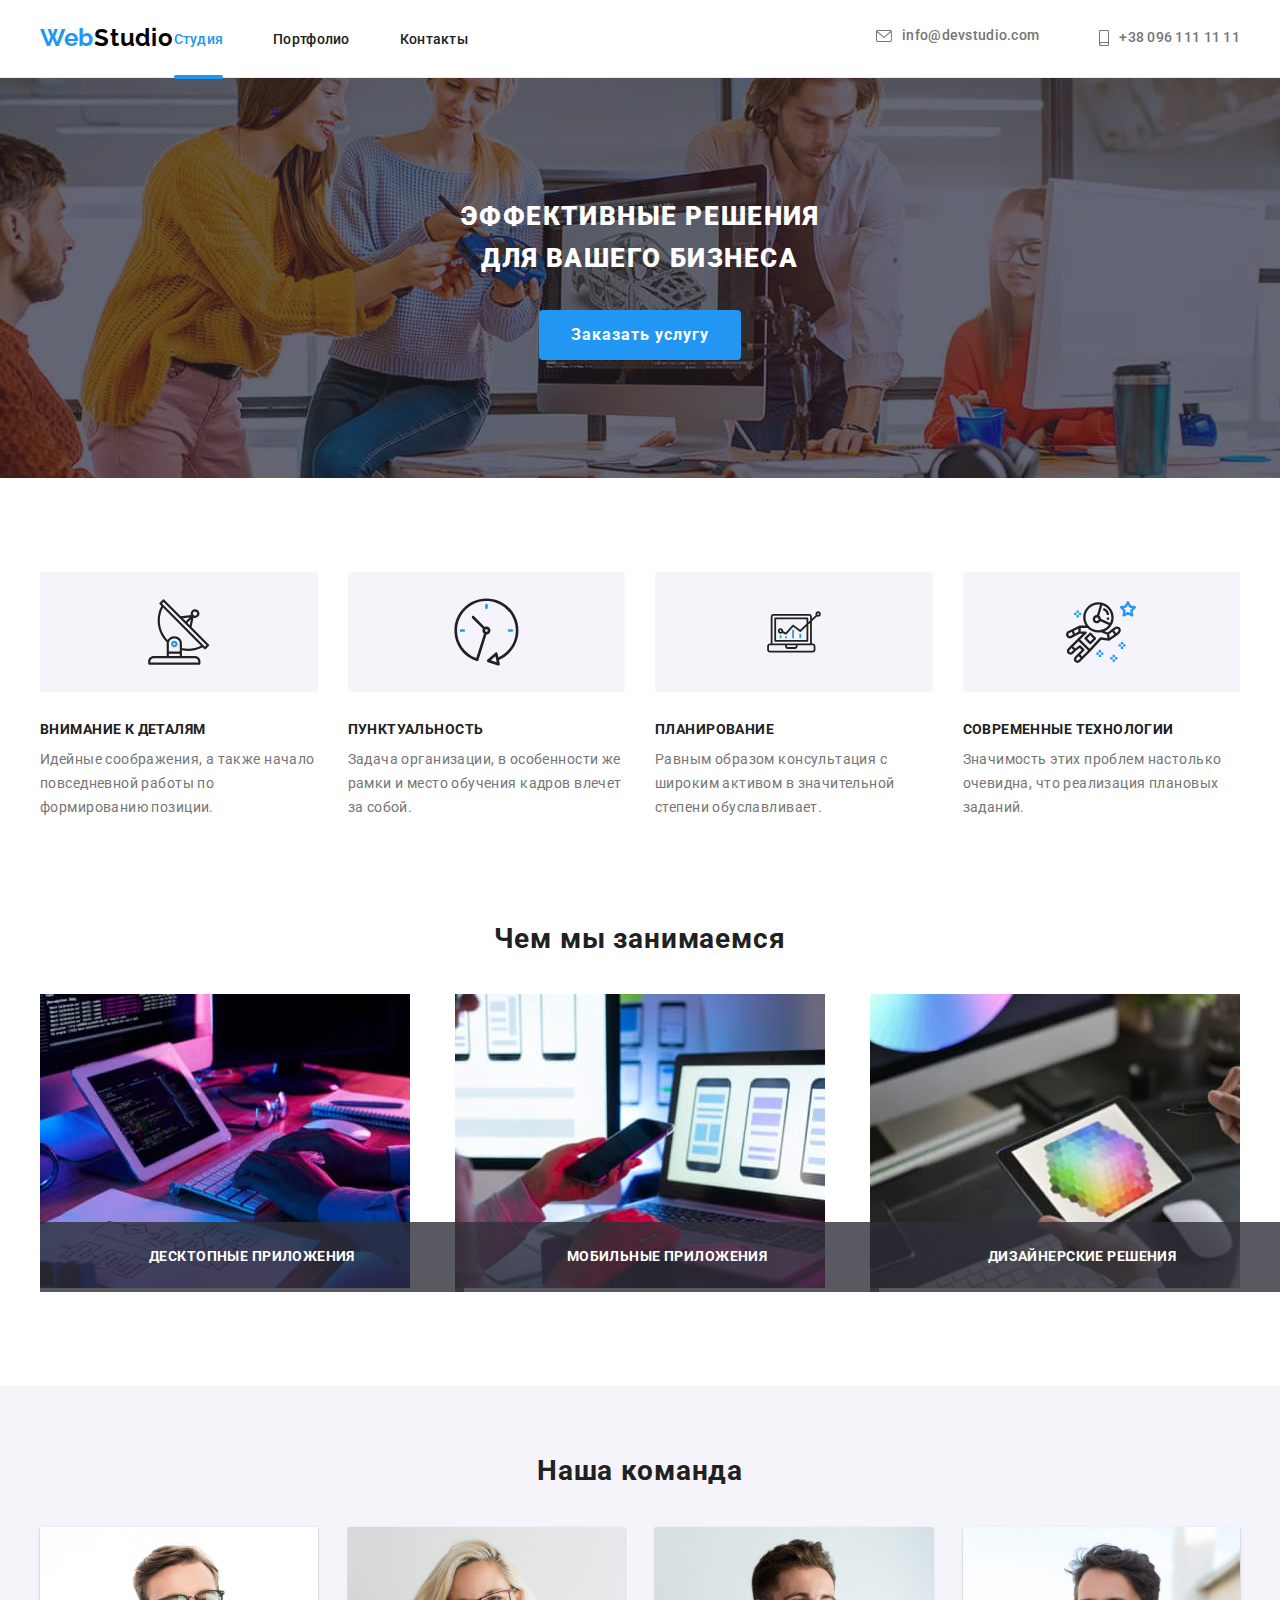
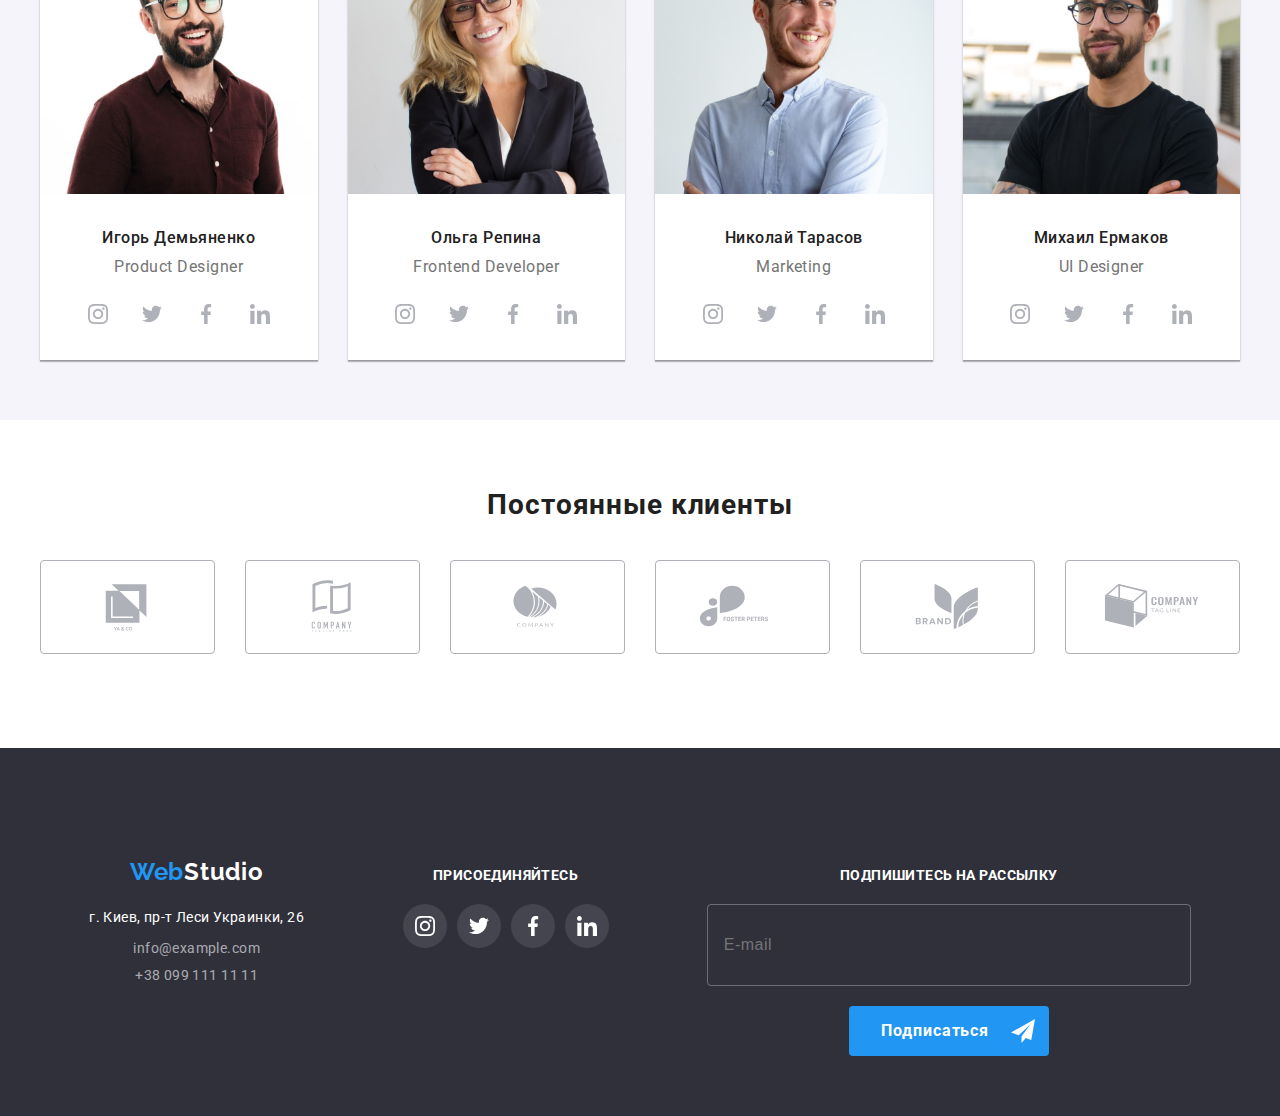
==== commit 401a18f4: "13/07/2022 1:11 hw8" ====
--- a/index.html
+++ b/index.html
@@ -22,7 +22,7 @@
   <body>
     <!-- Шапка-->
 
-    <!-- <header class="page-header">
+    <header class="page-header">
       <div class="container">
         <nav class="nav">
           <a href="/" lang="en" class="logo link"
@@ -62,7 +62,7 @@
           </li>
         </ul>
       </div>
-    </header> -->
+    </header>
     <!--Герой-->
     <main>
       <section class="hero">
@@ -130,7 +130,7 @@
         </div>
       </section>
       <!--о нас-->
-      <!-- <section class="about">
+      <section class="about">
         <div class="container">
           <h2 class="about-title">Чем мы занимаемся</h2>
           <ul class="pic-items">
@@ -163,7 +163,7 @@
             </li>
           </ul>
         </div>
-      </section> -->
+      </section>
       <!--Сотрудники-->
       <section class="employees">
         <div class="container">
@@ -460,7 +460,7 @@
         </div>
         <div class="subscribe">
           <h2 class="subscribe__title">Подпишитесь на рассылку</h2>
-          <div class="form">
+          <div class="for450m">
             <input
               type="email"
               name="user-mail-footer"
--- a/css/main.min.css
+++ b/css/main.min.css
@@ -1 +1 @@
-:root{--primary-text-color: #757575;--tittle-text-color: #212121;--accent-color: #2196f3;--primary-bg-color: #ffffff}html{-webkit-box-sizing:border-box;box-sizing:border-box}body{background-color:var(--primary-bg-color);color:var(--primary-text-color);font-family:Roboto,sans-serif;margin:0}p,h1,h2,h3,h4,h5,h6{font-family:Roboto;margin:0}ul{list-style:none;padding:0;margin:0}img{max-width:100%;height:auto;width:100%}.link{text-decoration:none}.list{list-style:none}.visually-hidden{position:absolute;white-space:nowrap;width:1px;height:1px;overflow:hidden;border:0;padding:0;clip:rect(0 0 0 0);-webkit-clip-path:inset(50%);clip-path:inset(50%);margin:-1px}.container{width:100%;padding-left:15px;padding-right:15px;margin:auto}@media screen and (min-width: 480px){.container{max-width:480px}}@media screen and (min-width: 768px){.container{max-width:768px}}@media screen and (min-width: 1200px){.container{max-width:1200px}}.features{padding-top:94px;padding-bottom:94px}.portfolio-section{padding-top:94px;padding-bottom:94px}.about{padding-bottom:94px}.logo{font-family:"Raleway",sans-serif;font-style:normal;font-weight:700;color:#000;font-size:24px;line-height:1.17;letter-spacing:.03em;text-align:center}.logo-part{color:var(--accent-color);letter-spacing:.03em}.footer-logo{color:#fff;background-color:#2f303a;letter-spacing:.03em}.button-title{font-family:inherit;font-style:normal;font-weight:700;font-size:16px;line-height:1.88;display:-webkit-box;display:-ms-flexbox;display:flex;-webkit-box-align:center;-ms-flex-align:center;align-items:center;text-align:center;letter-spacing:.06em;cursor:pointer;color:#fff;background-color:#2196f3;min-width:200px;height:50px;padding:10px 32px;margin:auto;border-radius:4px;border:0}.button-title:hover,.button-title:focus{opacity:.9;-webkit-transition:250ms cubic-bezier(0.4, 0, 0.2, 1);transition:250ms cubic-bezier(0.4, 0, 0.2, 1)}.form__button-wrap{display:-webkit-box;display:-ms-flexbox;display:flex;-webkit-box-orient:horizontal;-webkit-box-direction:reverse;-ms-flex-direction:row-reverse;flex-direction:row-reverse;position:relative}.modal-button{display:block;margin:0 auto;margin-top:30px;padding:10px 55px}.menu-list__menu-btn{font-family:inherit;font-weight:500;font-size:16px;line-height:1.62;cursor:pointer;letter-spacing:.03em;color:var(--tittle-text-color);background:#f5f4fa;padding:6px 22px;-webkit-transition:250ms cubic-bezier(0.4, 0, 0.2, 1);transition:250ms cubic-bezier(0.4, 0, 0.2, 1)}.menu-list__menu-btn{border-radius:4px;border:rgba(0,0,0,0)}.menu-list__menu-btn:hover,.menu-list__menu-btn:focus,.menu-list__menu-btn .current{color:#fff;background-color:#2196f3}.menu-list__menu-btn:hover,.menu-list__menu-btn:focus{-webkit-box-shadow:0px 3px 1px rgba(0,0,0,.1),0px 1px 2px rgba(0,0,0,.08),0px 2px 2px rgba(0,0,0,.12);box-shadow:0px 3px 1px rgba(0,0,0,.1),0px 1px 2px rgba(0,0,0,.08),0px 2px 2px rgba(0,0,0,.12)}.about-title,.team-title,.section-title{font-style:normal;font-weight:700;font-size:28px;line-height:1.8;text-align:center;letter-spacing:.03em;color:var(--tittle-text-color);margin-bottom:30px}.nav__menu{display:-webkit-box;display:-ms-flexbox;display:flex;-webkit-box-align:center;-ms-flex-align:center;align-items:center;margin:0}.nav__menu .link{font-style:normal;font-weight:500;font-size:14px;line-height:1.14;color:var(--tittle-text-color);letter-spacing:.02em;-webkit-transition:250ms cubic-bezier(0.4, 0, 0.2, 1);transition:250ms cubic-bezier(0.4, 0, 0.2, 1)}.nav__menu .menu__link:hover::after,.nav__menu .menu__link:focus::after{opacity:1}.nav__menu .link:hover,.nav__menu .link:focus{color:var(--accent-color);-webkit-transition:250ms cubic-bezier(0.4, 0, 0.2, 1);transition:250ms cubic-bezier(0.4, 0, 0.2, 1)}.nav__menu .link.current{color:var(--accent-color)}.menu__item>.link{position:relative;padding-top:32px;padding-bottom:32px}.menu__item:not(:last-child){margin-right:50px}.menu__link.current::after{content:"";position:absolute;bottom:0;display:block;width:100%;height:4px;border-radius:2px;opacity:1;background:var(--accent-color)}.menu__link::after{content:"";position:absolute;bottom:0;display:block;width:100%;height:4px;border-radius:2px;background:var(--accent-color);opacity:0;-webkit-transition:opacity 250ms cubic-bezier(0.4, 0, 0.2, 1);transition:opacity 250ms cubic-bezier(0.4, 0, 0.2, 1)}.menu__link:hover::after,.menu__link:focus::after{content:"";position:absolute;bottom:0;display:block;width:100%;height:4px;border-radius:2px;background-color:var(--accent-color)}.menu__link:hover::after,.menu__link:focus::after{content:"";position:absolute;bottom:0;display:block;width:100%;height:4px;border-radius:2px;background-color:var(--accent-color)}.page-header{padding-top:24px;padding-bottom:25px;border-bottom:1px solid #ececec}.page-header .container{display:-webkit-box;display:-ms-flexbox;display:flex;-webkit-box-align:center;-ms-flex-align:center;align-items:center}.nav{display:-webkit-box;display:-ms-flexbox;display:flex}.header-contacts{display:-webkit-box;display:-ms-flexbox;display:flex;margin:0;margin-left:auto;-webkit-box-pack:end;-ms-flex-pack:end;justify-content:end}.contact-list-header{display:-webkit-box;display:-ms-flexbox;display:flex;-webkit-box-align:center;-ms-flex-align:center;align-items:center;-webkit-box-pack:center;-ms-flex-pack:center;justify-content:center;content:"";margin-left:10px;background-color:#fff;background-size:contain;font-weight:500;font-size:14px;line-height:1.14px;letter-spacing:.02em;color:var(--primary-text-color);-webkit-transition:250ms cubic-bezier(0.4, 0, 0.2, 1);transition:250ms cubic-bezier(0.4, 0, 0.2, 1)}.contact-list-header:hover,.contact-list-header:focus{color:var(--accent-color);fill:var(--accent-color)}.contact-list-header:hover .envelope-header-icon,.contact-list-header:focus .envelope-header-icon,.contact-list-header:hover .phone-header-icon,.contact-list-header:focus .phone-header-icon{color:var(--accent-color);fill:var(--accent-color);-webkit-transition:250ms cubic-bezier(0.4, 0, 0.2, 1);transition:250ms cubic-bezier(0.4, 0, 0.2, 1)}.envelope-header-icon,.phone-header-icon{display:-webkit-box;display:-ms-flexbox;display:flex;-webkit-box-align:center;-ms-flex-align:center;align-items:center;-webkit-box-pack:center;-ms-flex-pack:center;justify-content:center;background-size:contain;fill:var(--primary-text-color);margin-right:10px;-webkit-transition:250ms cubic-bezier(0.4, 0, 0.2, 1);transition:250ms cubic-bezier(0.4, 0, 0.2, 1)}.mail-icon{margin-right:50px;padding:0}.contact-list{font-style:normal;font-weight:400;font-size:14px;line-height:1.71px;letter-spacing:.03em;color:rgba(255,255,255,.6);-webkit-transition:250ms cubic-bezier(0.4, 0, 0.2, 1);transition:250ms cubic-bezier(0.4, 0, 0.2, 1)}.contact-list:hover,.contact-list:focus{color:var(--accent-color)}.hero{background-color:#2f303a;background-image:-webkit-gradient(linear, left top, left bottom, from(rgba(47, 48, 58, 0.4)), to(rgba(47, 48, 58, 0.4))),url(../images/hero-bg\ .jpg);background-image:linear-gradient(rgba(47, 48, 58, 0.4), rgba(47, 48, 58, 0.4)),url(../images/hero-bg\ .jpg);max-width:1600px;margin:0 auto;background-repeat:no-repeat;background-position:center;padding-top:118px;padding-bottom:118px}.hero-title{font-weight:900;font-size:26px;line-height:1.61;text-align:center;letter-spacing:.06em;text-transform:uppercase;color:#fff;width:360px;height:84px;-webkit-box-align:center;-ms-flex-align:center;align-items:center;margin:auto;margin-bottom:30px}.features{padding-top:60px;padding-bottom:60px}@media screen and (min-width: 768px){.feature{max-width:768px;display:-webkit-box;display:-ms-flexbox;display:flex;-ms-flex-wrap:wrap;flex-wrap:wrap;gap:30px;-webkit-box-pack:center;-ms-flex-pack:center;justify-content:center}}@media screen and (min-width: 768px){.feature__item-list{width:calc((100% - 60px)/2)}}.features-icon{display:-webkit-box;display:-ms-flexbox;display:flex;-webkit-box-pack:center;-ms-flex-pack:center;justify-content:center;-webkit-box-align:center;-ms-flex-align:center;align-items:center;margin-bottom:30px;width:100%;height:120px;background-color:#f5f4fa;border-radius:4px}.feature-item{font-style:normal;font-weight:700;font-size:14px;line-height:1.14;letter-spacing:.03em;text-transform:uppercase;color:var(--tittle-text-color);margin-bottom:10px;display:-webkit-box;display:-ms-flexbox;display:flex;-webkit-box-pack:center;-ms-flex-pack:center;justify-content:center}@media screen and (min-width: 768px){.feature-item{max-width:768px;-webkit-box-pack:start;-ms-flex-pack:start;justify-content:flex-start}}.feature-list{font-weight:400;font-size:14px;line-height:1.71;letter-spacing:.03em;margin-bottom:30px}.pic-items{display:-webkit-box;display:-ms-flexbox;display:flex;-webkit-box-pack:justify;-ms-flex-pack:justify;justify-content:space-between;margin:0}.pic-items__caption{position:absolute;padding:27px;bottom:0px;width:100%;font-weight:700;font-size:14px;line-height:1.14;text-align:center;letter-spacing:.03em;text-transform:uppercase;color:var(--primary-bg-color);background:rgba(47,48,58,.8)}.pic-items__img{position:relative}.pic-items__img:not(:last-child){margin-right:30px}.employees{background-color:#f5f4fa;padding-top:60px;padding-bottom:60px}.teammates-items{margin:0}@media screen and (min-width: 768px){.teammates-items{max-width:768px;display:-webkit-box;display:-ms-flexbox;display:flex;-ms-flex-wrap:wrap;flex-wrap:wrap;gap:30px;-webkit-box-pack:center;-ms-flex-pack:center;justify-content:center}}.teammates-items__list{margin-bottom:30px;background-color:var(--primary-bg-color);-webkit-box-shadow:0px 1px 3px rgba(0,0,0,.12),0px 1px 1px rgba(0,0,0,.14),0px 2px 1px rgba(0,0,0,.2);box-shadow:0px 1px 3px rgba(0,0,0,.12),0px 1px 1px rgba(0,0,0,.14),0px 2px 1px rgba(0,0,0,.2)}@media screen and (min-width: 768px){.teammates-items__list{width:calc((100% - 60px)/2)}}.caption{font-weight:500;font-size:16px;line-height:1.19;letter-spacing:.03em;color:var(--tittle-text-color);margin-bottom:10px}.job-title{font-size:16px;line-height:1.19;letter-spacing:.03em;margin-bottom:16px}.caption-job{text-align:center;padding-top:30px}.teammate-soc{display:-webkit-box;display:-ms-flexbox;display:flex;-webkit-box-pack:center;-ms-flex-pack:center;justify-content:center;padding-bottom:24px}.teammate-soc__item{width:44px;height:44px;margin-left:10px}.teammate-soc__item:first-child{margin-left:0}.teammate-soc__link{display:-webkit-box;display:-ms-flexbox;display:flex;-webkit-box-align:center;-ms-flex-align:center;align-items:center;-webkit-box-pack:center;-ms-flex-pack:center;justify-content:center;width:100%;height:100%;border-radius:50%;color:#afb1b8;-webkit-transition:background-color 250ms cubic-bezier(0.4, 0, 0.2, 1);transition:background-color 250ms cubic-bezier(0.4, 0, 0.2, 1)}.teammate-soc__link:hover,.teammate-soc__link:focus{background-color:#2196f3;color:var(--primary-bg-color)}.employees-soc-icon{fill:currentColor}.clients{padding-top:60px;padding-bottom:94px}.customer{display:-webkit-box;display:-ms-flexbox;display:flex;-ms-flex-wrap:wrap;flex-wrap:wrap;-webkit-box-pack:center;-ms-flex-pack:center;justify-content:center;gap:30px}.customer__item{width:100%;-ms-flex-preferred-size:calc((100% - 60px)/2);flex-basis:calc((100% - 60px)/2)}@media screen and (min-width: 768px){.customer__item{max-width:768px;-ms-flex-preferred-size:calc((100% - 90px)/3);flex-basis:calc((100% - 90px)/3)}}.customer__icon{display:-webkit-box;display:-ms-flexbox;display:flex;-webkit-box-pack:center;-ms-flex-pack:center;justify-content:center;-webkit-box-align:center;-ms-flex-align:center;align-items:center;width:210px;height:92px;fill:#afb1b8;border:1px solid #afb1b8;border-radius:4px;-webkit-transition:250ms cubic-bezier(0.4, 0, 0.2, 1);transition:250ms cubic-bezier(0.4, 0, 0.2, 1)}@media screen and (min-width: 768px){.customer__icon{max-width:768px;width:226px}}.customer__icon:hover,.customer__icon:focus{fill:var(--accent-color);border-color:var(--accent-color)}.page-footer{background-color:#2f303a;padding-top:60px;padding-bottom:60px}.container.footer{max-width:100%;-webkit-box-align:baseline;-ms-flex-align:baseline;align-items:baseline}.container-footer{display:block;-webkit-box-align:center;-ms-flex-align:center;align-items:center;-webkit-box-pack:center;-ms-flex-pack:center;justify-content:center;text-align:center}.footer-contacts{display:block;margin-top:20px}.footer-contacts__item:not(:last-child){margin-bottom:8px}.address{font-style:normal;font-weight:400;font-size:14px;line-height:1.71;letter-spacing:.03em;color:#fff}.footer-soc__title{display:block;-webkit-box-align:center;-ms-flex-align:center;align-items:center;-webkit-box-pack:start;-ms-flex-pack:start;justify-content:flex-start;text-align:center;margin-bottom:20px;font-weight:700;font-size:14px;line-height:1.14;letter-spacing:.03em;text-transform:uppercase;color:var(--primary-bg-color)}.footer-soc{display:block;-webkit-box-align:center;-ms-flex-align:center;align-items:center;-webkit-box-pack:center;-ms-flex-pack:center;justify-content:center;text-align:center;margin-top:60px}.footer-soc__list{display:-webkit-box;display:-ms-flexbox;display:flex;-webkit-box-pack:center;-ms-flex-pack:center;justify-content:center}.footer-soc__item{width:44px;height:44px;margin-left:10px}.footer-soc__item:first-child{margin-left:0}.footer-soc__link{display:-webkit-box;display:-ms-flexbox;display:flex;-webkit-box-align:center;-ms-flex-align:center;align-items:center;-webkit-box-pack:center;-ms-flex-pack:center;justify-content:center;width:100%;height:100%;border-radius:50%;background-color:rgba(255,255,255,.1);-webkit-transition:250ms cubic-bezier(0.4, 0, 0.2, 1);transition:250ms cubic-bezier(0.4, 0, 0.2, 1)}.footer-soc__link:hover,.footer-soc__link:focus{background-color:var(--accent-color)}.footer-soc__icon{fill:var(--primary-bg-color)}.subscribe{margin-top:60px}.subscribe__title{display:block;-webkit-box-align:center;-ms-flex-align:center;align-items:center;-webkit-box-pack:start;-ms-flex-pack:start;justify-content:flex-start;text-align:center;margin-bottom:20px;font-weight:700;font-size:14px;line-height:1.14;letter-spacing:.03em;text-transform:uppercase;color:var(--primary-bg-color)}.send-icon{position:absolute;right:156px;top:50%;-webkit-transform:translateY(-50%);transform:translateY(-50%)}.form__input{width:100%;height:50px;margin-bottom:20px;padding:15px 16px;background:rgba(0,0,0,0);border:1px solid rgba(255,255,255,.3);border-radius:4px;outline:rgba(0,0,0,0);font-weight:400;font-size:16px;line-height:1.25;letter-spacing:.03em;color:rgba(255,255,255,.6)}.backdrop{position:fixed;top:0;left:0;width:100%;height:100%;background-color:rgba(0,0,0,.2);-webkit-transition:250ms cubic-bezier(0.4, 0, 0.2, 1);transition:250ms cubic-bezier(0.4, 0, 0.2, 1)}.backdrop.is-hidden .modal{-webkit-transform:translate(-50%, -50%) scale(0);transform:translate(-50%, -50%) scale(0)}.modal{position:absolute;top:50%;left:50%;-webkit-transform:translate(-50%, -50%) scale(1);transform:translate(-50%, -50%) scale(1);width:528px;min-height:581px;background-color:var(--primary-bg-color);border-radius:4px;padding:40px;-webkit-transition:-webkit-transform 250ms cubic-bezier(0.4, 0, 0.2, 1);transition:-webkit-transform 250ms cubic-bezier(0.4, 0, 0.2, 1);transition:transform 250ms cubic-bezier(0.4, 0, 0.2, 1);transition:transform 250ms cubic-bezier(0.4, 0, 0.2, 1), -webkit-transform 250ms cubic-bezier(0.4, 0, 0.2, 1)}.modal-close{position:absolute;right:8px;top:8px;width:30px;height:30px;border:1px solid rgba(0,0,0,.1);border-radius:50%;cursor:pointer;background-color:rgba(0,0,0,0);display:-webkit-box;display:-ms-flexbox;display:flex;-webkit-box-align:center;-ms-flex-align:center;align-items:center;-webkit-box-pack:center;-ms-flex-pack:center;justify-content:center}.modal-close:hover{fill:var(--accent-color);-webkit-transition:250ms cubic-bezier(0.4, 0, 0.2, 1);transition:250ms cubic-bezier(0.4, 0, 0.2, 1)}.is-hidden{opacity:0;visibility:hidden;pointer-events:none}.modal-title{font-style:normal;font-weight:700;font-size:20px;line-height:1.15;text-align:center;letter-spacing:.03em;color:var(--tittle-text-color);margin-bottom:12px}.modal-input{width:100%;height:40px;padding-left:42px;background-color:rgba(0,0,0,0);outline:rgba(0,0,0,0);cursor:pointer;border:1px solid rgba(33,33,33,.2);border-radius:4px}.modal-input:focus{border-color:var(--accent-color);-webkit-transition:250ms cubic-bezier(0.4, 0, 0.2, 1);transition:250ms cubic-bezier(0.4, 0, 0.2, 1)}.modal-input:focus+.input-icon{fill:var(--accent-color);-webkit-transition:250ms cubic-bezier(0.4, 0, 0.2, 1);transition:250ms cubic-bezier(0.4, 0, 0.2, 1)}.input-icon{position:absolute;left:12px;top:50%;-webkit-transform:translateY(-50%);transform:translateY(-50%)}.modal-field{margin-bottom:10px}.modal-field__label{display:block;font-weight:400;font-size:12px;line-height:1.16;letter-spacing:.01em;color:var(--primary-text-color);margin-bottom:4px}.modal-field__text{display:-webkit-box;display:-ms-flexbox;display:flex;-webkit-box-pack:center;-ms-flex-pack:center;justify-content:center;margin-top:20px}.modal-field__placeholder-text{resize:none;width:100%;height:120px;border:1px solid rgba(33,33,33,.2);border-radius:4px;padding:12px 16px;outline:rgba(0,0,0,0);font-weight:400;font-size:14px;line-height:1.14px;letter-spacing:.01em;cursor:pointer}.modal-field__placeholder-text:focus{border-color:var(--accent-color);padding:12px 16px;-webkit-transition:250ms cubic-bezier(0.4, 0, 0.2, 1);transition:250ms cubic-bezier(0.4, 0, 0.2, 1)}.modal-field__placeholder-text::-webkit-input-placeholder{font-weight:400;font-size:12px;line-height:1.14px;letter-spacing:.01em;color:rgba(117,117,117,.5)}.modal-field__placeholder-text::-moz-placeholder{font-weight:400;font-size:12px;line-height:1.14px;letter-spacing:.01em;color:rgba(117,117,117,.5)}.modal-field__placeholder-text:-ms-input-placeholder{font-weight:400;font-size:12px;line-height:1.14px;letter-spacing:.01em;color:rgba(117,117,117,.5)}.modal-field__placeholder-text::-ms-input-placeholder{font-weight:400;font-size:12px;line-height:1.14px;letter-spacing:.01em;color:rgba(117,117,117,.5)}.modal-field__placeholder-text::placeholder{font-weight:400;font-size:12px;line-height:1.14px;letter-spacing:.01em;color:rgba(117,117,117,.5)}.modal-field__input-check:checked+.check-text span{background-color:var(--accent-color);border:none}.modal-field__input-check:checked+.check-text .check-icon{fill:var(--primary-bg-color);-webkit-transition:250ms cubic-bezier(0.4, 0, 0.2, 1);transition:250ms cubic-bezier(0.4, 0, 0.2, 1)}.input-wrap{position:relative}.check-text{font-weight:400;font-size:14px;line-height:1.71;letter-spacing:.03em;color:var(--primary-text-color);display:-webkit-box;display:-ms-flexbox;display:flex;-webkit-box-align:center;-ms-flex-align:center;align-items:center}.check-text a{color:var(--accent-color)}.check-text span{width:16px;height:15px;border:1px solid var(--tittle-text-color);border-radius:2px;margin-right:7px;display:-webkit-box;display:-ms-flexbox;display:flex;-webkit-box-align:center;-ms-flex-align:center;align-items:center;-webkit-box-pack:center;-ms-flex-pack:center;justify-content:center}.check-icon{fill:rgba(0,0,0,0)}.sample-caption{padding-top:20px;padding-bottom:20px;padding-left:24px;padding-right:24px}.exemple-caption{font-size:18px;line-height:2;color:var(--tittle-text-color);letter-spacing:.06em}.exemple-type{font-size:16px;line-height:1.88;letter-spacing:.03em;color:var(--primary-text-color)}.exemples{display:-webkit-box;display:-ms-flexbox;display:flex;-ms-flex-wrap:wrap;flex-wrap:wrap;margin:-15px}.exemples__card{-ms-flex-preferred-size:calc(33.3333333333% - 30px);flex-basis:calc(33.3333333333% - 30px);margin:15px;border:1px solid #eee;cursor:pointer}.exemples__card:hover .exemples-hover-text{-webkit-transform:translateY(0);transform:translateY(0)}.exemples__card:hover,.exemples__card:focus{-webkit-box-shadow:0px 1px 1px rgba(0,0,0,.12),0px 4px 4px rgba(0,0,0,.06),1px 4px 6px rgba(0,0,0,.16);box-shadow:0px 1px 1px rgba(0,0,0,.12),0px 4px 4px rgba(0,0,0,.06),1px 4px 6px rgba(0,0,0,.16)}.exemples-hover-wrap{position:relative;overflow:hidden}.exemples-hover-text{position:absolute;top:0;font-style:normal;font-size:18px;color:var(--primary-bg-color);line-height:1.55;font-weight:400;background-color:rgba(33,150,243,.9);padding:64px 24px;height:100%;-webkit-transform:translateY(100%);transform:translateY(100%);-webkit-transition:-webkit-transform 250ms cubic-bezier(0.4, 0, 0.2, 1);transition:-webkit-transform 250ms cubic-bezier(0.4, 0, 0.2, 1);transition:transform 250ms cubic-bezier(0.4, 0, 0.2, 1);transition:transform 250ms cubic-bezier(0.4, 0, 0.2, 1), -webkit-transform 250ms cubic-bezier(0.4, 0, 0.2, 1)}.menu-list{display:-webkit-box;display:-ms-flexbox;display:flex;-webkit-box-pack:center;-ms-flex-pack:center;justify-content:center;margin-bottom:50px}.menu-list__item:not(:last-child){margin-right:8px}/*# sourceMappingURL=main.min.css.map */+:root{--primary-text-color: #757575;--tittle-text-color: #212121;--accent-color: #2196f3;--primary-bg-color: #ffffff}html{-webkit-box-sizing:border-box;box-sizing:border-box}body{background-color:var(--primary-bg-color);color:var(--primary-text-color);font-family:Roboto,sans-serif;margin:0}p,h1,h2,h3,h4,h5,h6{font-family:Roboto;margin:0}ul{list-style:none;padding:0;margin:0}img{max-width:100%;height:auto;width:100%}.link{text-decoration:none}.list{list-style:none}.visually-hidden{position:absolute;white-space:nowrap;width:1px;height:1px;overflow:hidden;border:0;padding:0;clip:rect(0 0 0 0);-webkit-clip-path:inset(50%);clip-path:inset(50%);margin:-1px}.container{width:100%;padding-left:15px;padding-right:15px;margin:auto}@media screen and (min-width: 480px){.container{max-width:480px}}@media screen and (min-width: 768px){.container{max-width:768px}}@media screen and (min-width: 1200px){.container{max-width:1200px}}.features{padding-top:60px;padding-bottom:60px}@media screen and (min-width: 1200px){.features{padding-top:94px;padding-bottom:94px}}.portfolio-section{padding-top:60px;padding-bottom:60px}@media screen and (min-width: 1200px){.portfolio-section{padding-top:94px;padding-bottom:94px}}.about{padding-bottom:94px}.logo{font-family:"Raleway",sans-serif;font-style:normal;font-weight:700;color:#000;font-size:24px;line-height:1.17;letter-spacing:.03em;text-align:center}.logo-part{color:var(--accent-color);letter-spacing:.03em}.footer-logo{color:#fff;background-color:#2f303a;letter-spacing:.03em}.button-title{font-family:inherit;font-style:normal;font-weight:700;font-size:16px;line-height:1.88;display:-webkit-box;display:-ms-flexbox;display:flex;-webkit-box-align:center;-ms-flex-align:center;align-items:center;text-align:center;letter-spacing:.06em;cursor:pointer;color:#fff;background-color:#2196f3;min-width:200px;height:50px;padding:10px 32px;margin:auto;border-radius:4px;border:0}.button-title:hover,.button-title:focus{opacity:.9;-webkit-transition:250ms cubic-bezier(0.4, 0, 0.2, 1);transition:250ms cubic-bezier(0.4, 0, 0.2, 1)}.form__button-wrap{display:-webkit-box;display:-ms-flexbox;display:flex;-webkit-box-orient:horizontal;-webkit-box-direction:reverse;-ms-flex-direction:row-reverse;flex-direction:row-reverse;position:relative}.modal-button{display:block;margin:0 auto;margin-top:30px;padding:10px 55px}.menu-list__menu-btn{font-family:inherit;font-weight:500;font-size:16px;line-height:1.62;cursor:pointer;letter-spacing:.03em;color:var(--tittle-text-color);background:#f5f4fa;padding:6px 22px;-webkit-transition:250ms cubic-bezier(0.4, 0, 0.2, 1);transition:250ms cubic-bezier(0.4, 0, 0.2, 1)}.menu-list__menu-btn{border-radius:4px;border:rgba(0,0,0,0)}.menu-list__menu-btn:hover,.menu-list__menu-btn:focus,.menu-list__menu-btn .current{color:#fff;background-color:#2196f3}.menu-list__menu-btn:hover,.menu-list__menu-btn:focus{-webkit-box-shadow:0px 3px 1px rgba(0,0,0,.1),0px 1px 2px rgba(0,0,0,.08),0px 2px 2px rgba(0,0,0,.12);box-shadow:0px 3px 1px rgba(0,0,0,.1),0px 1px 2px rgba(0,0,0,.08),0px 2px 2px rgba(0,0,0,.12)}.about-title,.team-title,.section-title{font-style:normal;font-weight:700;font-size:28px;line-height:1.8;text-align:center;letter-spacing:.03em;color:var(--tittle-text-color);margin-bottom:30px}.nav__menu{display:-webkit-box;display:-ms-flexbox;display:flex;-webkit-box-align:center;-ms-flex-align:center;align-items:center;margin:0}@media screen and (min-width: 480px){.nav__menu{display:none}}@media screen and (min-width: 768px){.nav__menu{display:none}}@media screen and (min-width: 1200px){.nav__menu{display:-webkit-box;display:-ms-flexbox;display:flex}}.nav__menu .link{font-style:normal;font-weight:500;font-size:14px;line-height:1.14;color:var(--tittle-text-color);letter-spacing:.02em;-webkit-transition:250ms cubic-bezier(0.4, 0, 0.2, 1);transition:250ms cubic-bezier(0.4, 0, 0.2, 1)}.nav__menu .menu__link:hover::after,.nav__menu .menu__link:focus::after{opacity:1}.nav__menu .link:hover,.nav__menu .link:focus{color:var(--accent-color);-webkit-transition:250ms cubic-bezier(0.4, 0, 0.2, 1);transition:250ms cubic-bezier(0.4, 0, 0.2, 1)}.nav__menu .link.current{color:var(--accent-color)}.menu__item>.link{position:relative;padding-top:32px;padding-bottom:32px}.menu__item:not(:last-child){margin-right:50px}.menu__link.current::after{content:"";position:absolute;bottom:0;display:block;width:100%;height:4px;border-radius:2px;opacity:1;background:var(--accent-color)}.menu__link::after{content:"";position:absolute;bottom:0;display:block;width:100%;height:4px;border-radius:2px;background:var(--accent-color);opacity:0;-webkit-transition:opacity 250ms cubic-bezier(0.4, 0, 0.2, 1);transition:opacity 250ms cubic-bezier(0.4, 0, 0.2, 1)}.menu__link:hover::after,.menu__link:focus::after{content:"";position:absolute;bottom:0;display:block;width:100%;height:4px;border-radius:2px;background-color:var(--accent-color)}.menu__link:hover::after,.menu__link:focus::after{content:"";position:absolute;bottom:0;display:block;width:100%;height:4px;border-radius:2px;background-color:var(--accent-color)}.page-header{padding-top:24px;padding-bottom:25px;border-bottom:1px solid #ececec}.page-header .container{display:-webkit-box;display:-ms-flexbox;display:flex;-webkit-box-align:center;-ms-flex-align:center;align-items:center}.nav{display:-webkit-box;display:-ms-flexbox;display:flex}.header-contacts{display:-webkit-box;display:-ms-flexbox;display:flex;margin:0;margin-left:auto;-webkit-box-pack:end;-ms-flex-pack:end;justify-content:end}@media screen and (min-width: 480px){.header-contacts{display:none}}@media screen and (min-width: 768px){.header-contacts{display:none}}@media screen and (min-width: 1200px){.header-contacts{display:-webkit-box;display:-ms-flexbox;display:flex}}.contact-list-header{display:-webkit-box;display:-ms-flexbox;display:flex;-webkit-box-align:center;-ms-flex-align:center;align-items:center;-webkit-box-pack:center;-ms-flex-pack:center;justify-content:center;content:"";margin-left:10px;background-color:#fff;background-size:contain;font-weight:500;font-size:14px;line-height:1.14px;letter-spacing:.02em;color:var(--primary-text-color);-webkit-transition:250ms cubic-bezier(0.4, 0, 0.2, 1);transition:250ms cubic-bezier(0.4, 0, 0.2, 1)}.contact-list-header:hover,.contact-list-header:focus{color:var(--accent-color);fill:var(--accent-color)}.contact-list-header:hover .envelope-header-icon,.contact-list-header:focus .envelope-header-icon,.contact-list-header:hover .phone-header-icon,.contact-list-header:focus .phone-header-icon{color:var(--accent-color);fill:var(--accent-color);-webkit-transition:250ms cubic-bezier(0.4, 0, 0.2, 1);transition:250ms cubic-bezier(0.4, 0, 0.2, 1)}.envelope-header-icon,.phone-header-icon{display:-webkit-box;display:-ms-flexbox;display:flex;-webkit-box-align:center;-ms-flex-align:center;align-items:center;-webkit-box-pack:center;-ms-flex-pack:center;justify-content:center;background-size:contain;fill:var(--primary-text-color);margin-right:10px;-webkit-transition:250ms cubic-bezier(0.4, 0, 0.2, 1);transition:250ms cubic-bezier(0.4, 0, 0.2, 1)}.mail-icon{margin-right:50px;padding:0}.contact-list{font-style:normal;font-weight:400;font-size:14px;line-height:1.71px;letter-spacing:.03em;color:rgba(255,255,255,.6);-webkit-transition:250ms cubic-bezier(0.4, 0, 0.2, 1);transition:250ms cubic-bezier(0.4, 0, 0.2, 1)}.contact-list:hover,.contact-list:focus{color:var(--accent-color)}.hero{background-color:#2f303a;background-image:-webkit-gradient(linear, left top, left bottom, from(rgba(47, 48, 58, 0.4)), to(rgba(47, 48, 58, 0.4))),url(../images/hero-bg\ .jpg);background-image:linear-gradient(rgba(47, 48, 58, 0.4), rgba(47, 48, 58, 0.4)),url(../images/hero-bg\ .jpg);max-width:1600px;margin:0 auto;background-repeat:no-repeat;background-position:center;padding-top:118px;padding-bottom:118px}.hero-title{font-weight:900;font-size:26px;line-height:1.61;text-align:center;letter-spacing:.06em;text-transform:uppercase;color:#fff;width:360px;height:84px;-webkit-box-align:center;-ms-flex-align:center;align-items:center;margin:auto;margin-bottom:30px}@media screen and (min-width: 768px){.feature{display:-webkit-box;display:-ms-flexbox;display:flex;-ms-flex-wrap:wrap;flex-wrap:wrap;gap:30px}}@media screen and (min-width: 768px){.feature__item-list{width:calc((100% - 30px)/2)}}@media screen and (min-width: 1200px){.feature__item-list{width:calc((100% - 90px)/4)}}.features-icon{display:-webkit-box;display:-ms-flexbox;display:flex;-webkit-box-pack:center;-ms-flex-pack:center;justify-content:center;-webkit-box-align:center;-ms-flex-align:center;align-items:center;margin-bottom:30px;width:100%;height:120px;background-color:#f5f4fa;border-radius:4px}.feature-item{font-style:normal;font-weight:700;font-size:14px;line-height:1.14;letter-spacing:.03em;text-transform:uppercase;color:var(--tittle-text-color);margin-bottom:10px;display:-webkit-box;display:-ms-flexbox;display:flex;-webkit-box-pack:center;-ms-flex-pack:center;justify-content:center}@media screen and (min-width: 768px){.feature-item{max-width:768px;-webkit-box-pack:start;-ms-flex-pack:start;justify-content:flex-start}}.feature-list{font-weight:400;font-size:14px;line-height:1.71;letter-spacing:.03em;margin-bottom:30px}@media screen and (min-width: 768px){.feature-list{margin:0}}.about{display:none}@media screen and (min-width: 1200px){.about{display:block}}.pic-items{display:-webkit-box;display:-ms-flexbox;display:flex;-webkit-box-pack:justify;-ms-flex-pack:justify;justify-content:space-between;margin:0}.pic-items__caption{position:absolute;padding:27px;bottom:0px;width:100%;font-weight:700;font-size:14px;line-height:1.14;text-align:center;letter-spacing:.03em;text-transform:uppercase;color:var(--primary-bg-color);background:rgba(47,48,58,.8)}.pic-items__img{position:relative}.pic-items__img:not(:last-child){margin-right:30px}.employees{background-color:#f5f4fa;padding-top:60px;padding-bottom:60px}.teammates-items{margin:0;display:-webkit-box;display:-ms-flexbox;display:flex;-ms-flex-wrap:wrap;flex-wrap:wrap;gap:30px}.teammates-items__list{margin-bottom:30px;background-color:var(--primary-bg-color);-webkit-box-shadow:0px 1px 3px rgba(0,0,0,.12),0px 1px 1px rgba(0,0,0,.14),0px 2px 1px rgba(0,0,0,.2);box-shadow:0px 1px 3px rgba(0,0,0,.12),0px 1px 1px rgba(0,0,0,.14),0px 2px 1px rgba(0,0,0,.2)}@media screen and (min-width: 768px){.teammates-items__list{margin:0;-ms-flex-preferred-size:calc((100% - 30px)/2);flex-basis:calc((100% - 30px)/2)}}@media screen and (min-width: 1200px){.teammates-items__list{-ms-flex-preferred-size:calc((100% - 90px)/4);flex-basis:calc((100% - 90px)/4)}}.caption{font-weight:500;font-size:16px;line-height:1.19;letter-spacing:.03em;color:var(--tittle-text-color);margin-bottom:10px}.job-title{font-size:16px;line-height:1.19;letter-spacing:.03em;margin-bottom:16px}.caption-job{text-align:center;padding-top:30px}.teammate-soc{display:-webkit-box;display:-ms-flexbox;display:flex;-webkit-box-pack:center;-ms-flex-pack:center;justify-content:center;padding-bottom:24px}.teammate-soc__item{width:44px;height:44px;margin-left:10px}.teammate-soc__item:first-child{margin-left:0}.teammate-soc__link{display:-webkit-box;display:-ms-flexbox;display:flex;-webkit-box-align:center;-ms-flex-align:center;align-items:center;-webkit-box-pack:center;-ms-flex-pack:center;justify-content:center;width:100%;height:100%;border-radius:50%;color:#afb1b8;-webkit-transition:background-color 250ms cubic-bezier(0.4, 0, 0.2, 1);transition:background-color 250ms cubic-bezier(0.4, 0, 0.2, 1)}.teammate-soc__link:hover,.teammate-soc__link:focus{background-color:#2196f3;color:var(--primary-bg-color)}.employees-soc-icon{fill:currentColor}.clients{padding-top:60px;padding-bottom:94px}.customer{display:-webkit-box;display:-ms-flexbox;display:flex;-ms-flex-wrap:wrap;flex-wrap:wrap;gap:30px}.customer__item{width:100%;-ms-flex-preferred-size:calc((100% - 30px)/2);flex-basis:calc((100% - 30px)/2)}@media screen and (min-width: 768px){.customer__item{max-width:768px;-ms-flex-preferred-size:calc((100% - 60px)/3);flex-basis:calc((100% - 60px)/3)}}@media screen and (min-width: 1200px){.customer__item{-ms-flex-preferred-size:calc((100% - 150px)/6);flex-basis:calc((100% - 150px)/6)}}.customer__icon{display:-webkit-box;display:-ms-flexbox;display:flex;-webkit-box-pack:center;-ms-flex-pack:center;justify-content:center;-webkit-box-align:center;-ms-flex-align:center;align-items:center;height:92px;fill:#afb1b8;border:1px solid #afb1b8;border-radius:4px;-webkit-transition:250ms cubic-bezier(0.4, 0, 0.2, 1);transition:250ms cubic-bezier(0.4, 0, 0.2, 1)}.customer__icon:hover,.customer__icon:focus{fill:var(--accent-color);border-color:var(--accent-color)}.page-footer{background-color:#2f303a;padding-top:60px;padding-bottom:60px}.container.footer{-webkit-box-align:baseline;-ms-flex-align:baseline;align-items:baseline}@media screen and (min-width: 768px){.container.footer{display:-webkit-box;display:-ms-flexbox;display:flex;-ms-flex-pack:distribute;justify-content:space-around;-ms-flex-wrap:wrap;flex-wrap:wrap;-webkit-box-align:baseline;-ms-flex-align:baseline;align-items:baseline}}.container-footer{display:block;-webkit-box-align:center;-ms-flex-align:center;align-items:center;-webkit-box-pack:center;-ms-flex-pack:center;justify-content:center;text-align:center}.footer-contacts{display:block;margin-top:20px}.footer-contacts__item:not(:last-child){margin-bottom:8px}.address{font-style:normal;font-weight:400;font-size:14px;line-height:1.71;letter-spacing:.03em;color:#fff}.footer-soc__title{display:block;-webkit-box-align:center;-ms-flex-align:center;align-items:center;-webkit-box-pack:start;-ms-flex-pack:start;justify-content:flex-start;text-align:center;margin-bottom:20px;font-weight:700;font-size:14px;line-height:1.14;letter-spacing:.03em;text-transform:uppercase;color:var(--primary-bg-color)}.footer-soc{display:block;-webkit-box-align:center;-ms-flex-align:center;align-items:center;-webkit-box-pack:center;-ms-flex-pack:center;justify-content:center;text-align:center;margin-top:60px}@media screen and (min-width: 768px){.footer-soc{margin:0}}.footer-soc__list{display:-webkit-box;display:-ms-flexbox;display:flex;-webkit-box-pack:center;-ms-flex-pack:center;justify-content:center}.footer-soc__item{width:44px;height:44px;margin-left:10px}.footer-soc__item:first-child{margin-left:0}.footer-soc__link{display:-webkit-box;display:-ms-flexbox;display:flex;-webkit-box-align:center;-ms-flex-align:center;align-items:center;-webkit-box-pack:center;-ms-flex-pack:center;justify-content:center;width:100%;height:100%;border-radius:50%;background-color:rgba(255,255,255,.1);-webkit-transition:250ms cubic-bezier(0.4, 0, 0.2, 1);transition:250ms cubic-bezier(0.4, 0, 0.2, 1)}.footer-soc__link:hover,.footer-soc__link:focus{background-color:var(--accent-color)}.footer-soc__icon{fill:var(--primary-bg-color)}.subscribe{margin-top:60px}.subscribe__title{display:block;-webkit-box-align:center;-ms-flex-align:center;align-items:center;-webkit-box-pack:start;-ms-flex-pack:start;justify-content:flex-start;text-align:center;margin-bottom:20px;font-weight:700;font-size:14px;line-height:1.14;letter-spacing:.03em;text-transform:uppercase;color:var(--primary-bg-color)}.send-icon{position:absolute;right:76px;top:50%;-webkit-transform:translateY(-50%);transform:translateY(-50%)}@media screen and (min-width: 480px){.send-icon{right:156px}}@media screen and (min-width: 768px){.send-icon{right:156px}}.form__input{width:100%;height:50px;margin-bottom:20px;padding:15px 16px;background:rgba(0,0,0,0);border:1px solid rgba(255,255,255,.3);border-radius:4px;outline:rgba(0,0,0,0);font-weight:400;font-size:16px;line-height:1.25;letter-spacing:.03em;color:rgba(255,255,255,.6)}@media screen and (min-width: 480px){.form__input{width:450px}}@media screen and (min-width: 768px){.form__input{width:450px}}.backdrop{position:fixed;top:0;left:0;width:100%;height:100%;background-color:rgba(0,0,0,.2);-webkit-transition:250ms cubic-bezier(0.4, 0, 0.2, 1);transition:250ms cubic-bezier(0.4, 0, 0.2, 1)}.backdrop.is-hidden .modal{-webkit-transform:translate(-50%, -50%) scale(0);transform:translate(-50%, -50%) scale(0)}.modal{position:absolute;top:50%;left:50%;-webkit-transform:translate(-50%, -50%) scale(1);transform:translate(-50%, -50%) scale(1);width:528px;min-height:581px;background-color:var(--primary-bg-color);border-radius:4px;padding:40px;-webkit-transition:-webkit-transform 250ms cubic-bezier(0.4, 0, 0.2, 1);transition:-webkit-transform 250ms cubic-bezier(0.4, 0, 0.2, 1);transition:transform 250ms cubic-bezier(0.4, 0, 0.2, 1);transition:transform 250ms cubic-bezier(0.4, 0, 0.2, 1), -webkit-transform 250ms cubic-bezier(0.4, 0, 0.2, 1)}.modal-close{position:absolute;right:8px;top:8px;width:30px;height:30px;border:1px solid rgba(0,0,0,.1);border-radius:50%;cursor:pointer;background-color:rgba(0,0,0,0);display:-webkit-box;display:-ms-flexbox;display:flex;-webkit-box-align:center;-ms-flex-align:center;align-items:center;-webkit-box-pack:center;-ms-flex-pack:center;justify-content:center}.modal-close:hover{fill:var(--accent-color);-webkit-transition:250ms cubic-bezier(0.4, 0, 0.2, 1);transition:250ms cubic-bezier(0.4, 0, 0.2, 1)}.is-hidden{opacity:0;visibility:hidden;pointer-events:none}.modal-title{font-style:normal;font-weight:700;font-size:20px;line-height:1.15;text-align:center;letter-spacing:.03em;color:var(--tittle-text-color);margin-bottom:12px}.modal-input{width:100%;height:40px;padding-left:42px;background-color:rgba(0,0,0,0);outline:rgba(0,0,0,0);cursor:pointer;border:1px solid rgba(33,33,33,.2);border-radius:4px}.modal-input:focus{border-color:var(--accent-color);-webkit-transition:250ms cubic-bezier(0.4, 0, 0.2, 1);transition:250ms cubic-bezier(0.4, 0, 0.2, 1)}.modal-input:focus+.input-icon{fill:var(--accent-color);-webkit-transition:250ms cubic-bezier(0.4, 0, 0.2, 1);transition:250ms cubic-bezier(0.4, 0, 0.2, 1)}.input-icon{position:absolute;left:12px;top:50%;-webkit-transform:translateY(-50%);transform:translateY(-50%)}.modal-field{margin-bottom:10px}.modal-field__label{display:block;font-weight:400;font-size:12px;line-height:1.16;letter-spacing:.01em;color:var(--primary-text-color);margin-bottom:4px}.modal-field__text{display:-webkit-box;display:-ms-flexbox;display:flex;-webkit-box-pack:center;-ms-flex-pack:center;justify-content:center;margin-top:20px}.modal-field__placeholder-text{resize:none;width:100%;height:120px;border:1px solid rgba(33,33,33,.2);border-radius:4px;padding:12px 16px;outline:rgba(0,0,0,0);font-weight:400;font-size:14px;line-height:1.14px;letter-spacing:.01em;cursor:pointer}.modal-field__placeholder-text:focus{border-color:var(--accent-color);padding:12px 16px;-webkit-transition:250ms cubic-bezier(0.4, 0, 0.2, 1);transition:250ms cubic-bezier(0.4, 0, 0.2, 1)}.modal-field__placeholder-text::-webkit-input-placeholder{font-weight:400;font-size:12px;line-height:1.14px;letter-spacing:.01em;color:rgba(117,117,117,.5)}.modal-field__placeholder-text::-moz-placeholder{font-weight:400;font-size:12px;line-height:1.14px;letter-spacing:.01em;color:rgba(117,117,117,.5)}.modal-field__placeholder-text:-ms-input-placeholder{font-weight:400;font-size:12px;line-height:1.14px;letter-spacing:.01em;color:rgba(117,117,117,.5)}.modal-field__placeholder-text::-ms-input-placeholder{font-weight:400;font-size:12px;line-height:1.14px;letter-spacing:.01em;color:rgba(117,117,117,.5)}.modal-field__placeholder-text::placeholder{font-weight:400;font-size:12px;line-height:1.14px;letter-spacing:.01em;color:rgba(117,117,117,.5)}.modal-field__input-check:checked+.check-text span{background-color:var(--accent-color);border:none}.modal-field__input-check:checked+.check-text .check-icon{fill:var(--primary-bg-color);-webkit-transition:250ms cubic-bezier(0.4, 0, 0.2, 1);transition:250ms cubic-bezier(0.4, 0, 0.2, 1)}.input-wrap{position:relative}.check-text{font-weight:400;font-size:14px;line-height:1.71;letter-spacing:.03em;color:var(--primary-text-color);display:-webkit-box;display:-ms-flexbox;display:flex;-webkit-box-align:center;-ms-flex-align:center;align-items:center}.check-text a{color:var(--accent-color)}.check-text span{width:16px;height:15px;border:1px solid var(--tittle-text-color);border-radius:2px;margin-right:7px;display:-webkit-box;display:-ms-flexbox;display:flex;-webkit-box-align:center;-ms-flex-align:center;align-items:center;-webkit-box-pack:center;-ms-flex-pack:center;justify-content:center}.check-icon{fill:rgba(0,0,0,0)}@media screen and (min-width: 480px){.exemples{display:-webkit-box;display:-ms-flexbox;display:flex;-ms-flex-wrap:wrap;flex-wrap:wrap;gap:30px}}.exemples__card{width:100%;border:1px solid #eee;cursor:pointer}@media screen and (min-width: 768px){.exemples__card{display:-webkit-box;display:-ms-flexbox;display:flex;-ms-flex-wrap:wrap;flex-wrap:wrap;margin:0;-ms-flex-preferred-size:calc((100% - 30px)/2);flex-basis:calc((100% - 30px)/2)}}.exemples__card:hover .exemples-hover-text{-webkit-transform:translateY(0);transform:translateY(0)}.exemples__card:hover,.exemples__card:focus{-webkit-box-shadow:0px 1px 1px rgba(0,0,0,.12),0px 4px 4px rgba(0,0,0,.06),1px 4px 6px rgba(0,0,0,.16);box-shadow:0px 1px 1px rgba(0,0,0,.12),0px 4px 4px rgba(0,0,0,.06),1px 4px 6px rgba(0,0,0,.16)}.sample-caption{padding-top:20px;padding-bottom:20px;padding-left:24px;padding-right:24px}.exemple-caption{font-size:18px;line-height:2;color:var(--tittle-text-color);letter-spacing:.06em}.exemple-type{font-size:16px;line-height:1.88;letter-spacing:.03em;color:var(--primary-text-color)}.exemples-hover-wrap{position:relative;overflow:hidden}.exemples-hover-text{position:absolute;top:0;font-style:normal;font-size:18px;color:var(--primary-bg-color);line-height:1.55;font-weight:400;background-color:rgba(33,150,243,.9);padding:64px 24px;height:100%;-webkit-transform:translateY(100%);transform:translateY(100%);-webkit-transition:-webkit-transform 250ms cubic-bezier(0.4, 0, 0.2, 1);transition:-webkit-transform 250ms cubic-bezier(0.4, 0, 0.2, 1);transition:transform 250ms cubic-bezier(0.4, 0, 0.2, 1);transition:transform 250ms cubic-bezier(0.4, 0, 0.2, 1), -webkit-transform 250ms cubic-bezier(0.4, 0, 0.2, 1)}@media screen and (min-width: 480px){.menu-list{display:-webkit-box;display:-ms-flexbox;display:flex;-ms-flex-wrap:wrap;flex-wrap:wrap;row-gap:15px;-webkit-box-pack:start;-ms-flex-pack:start;justify-content:flex-start;padding-bottom:40px}.menu-list__item{margin-right:8px}}@media screen and (min-width: 768px){.menu-list{max-width:768px;display:-webkit-box;display:-ms-flexbox;display:flex;-webkit-box-pack:center;-ms-flex-pack:center;justify-content:center;padding-bottom:30px}.menu-list__item:not(:last-child){margin-right:8px}}/*# sourceMappingURL=main.min.css.map */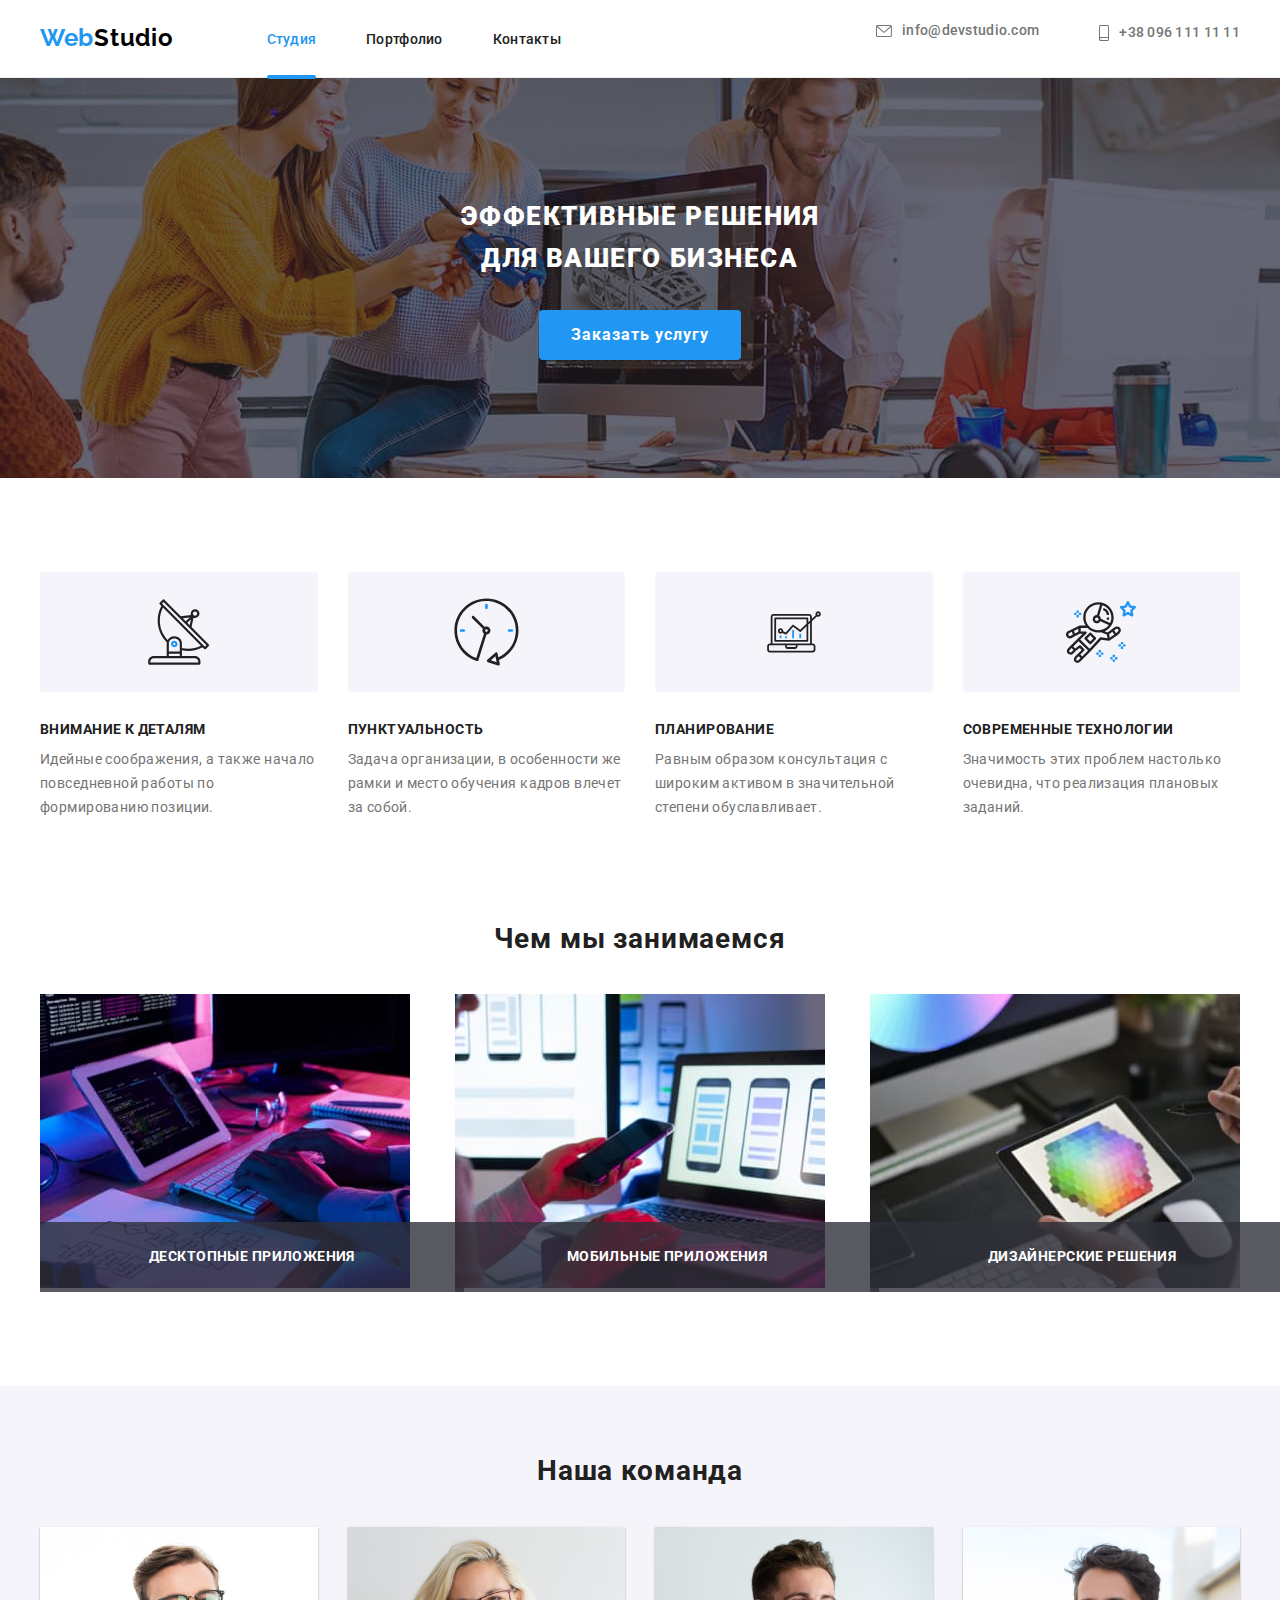
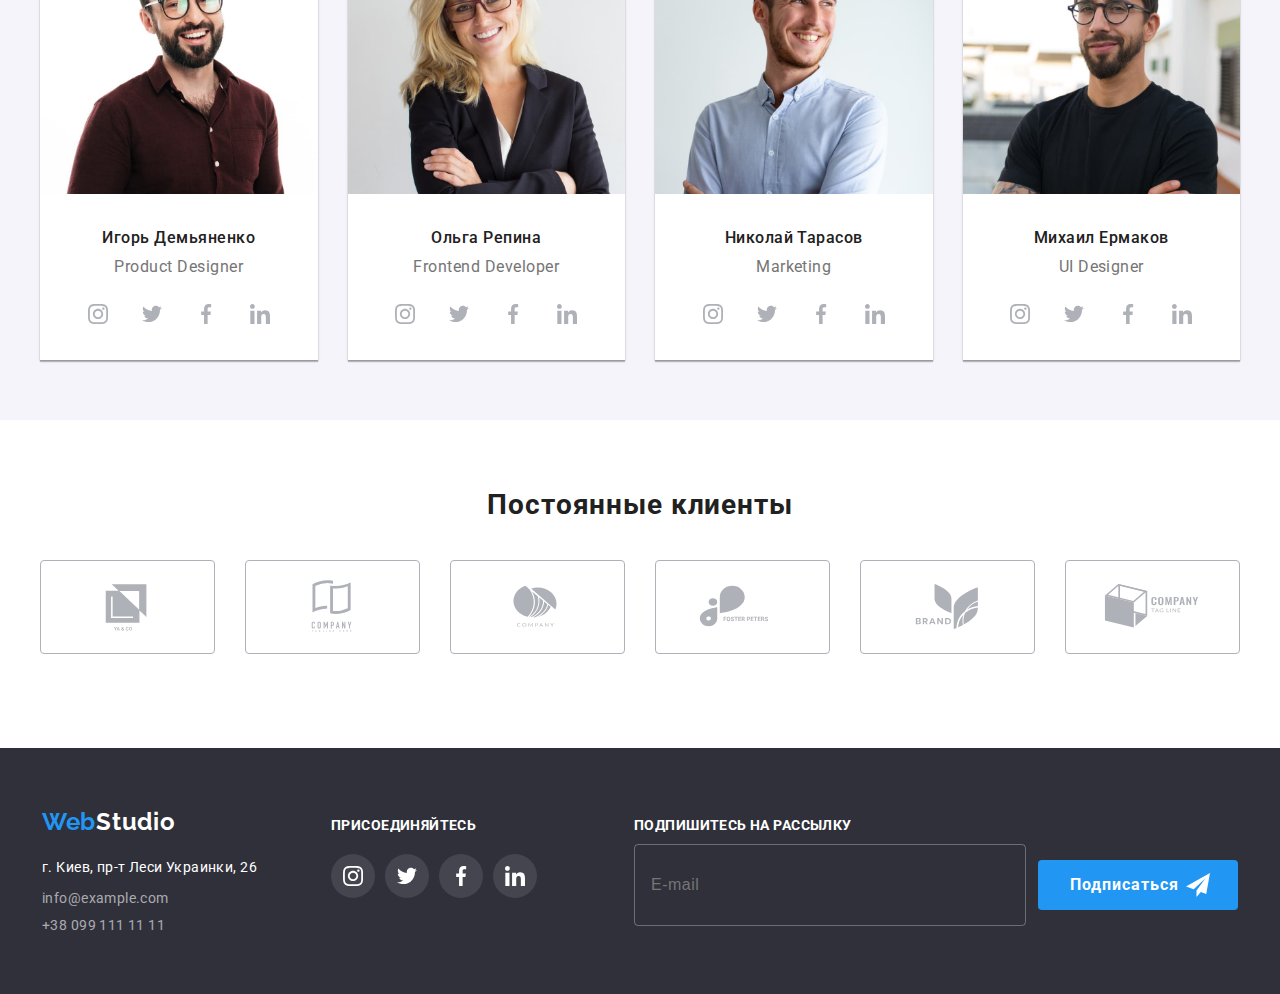
==== commit 72a1d955: "14/07/2022 1:56 hw8" ====
--- a/index.html
+++ b/index.html
@@ -460,7 +460,7 @@
         </div>
         <div class="subscribe">
           <h2 class="subscribe__title">Подпишитесь на рассылку</h2>
-          <div class="for450m">
+          <div class="form">
             <input
               type="email"
               name="user-mail-footer"
--- a/css/main.min.css
+++ b/css/main.min.css
@@ -1 +1 @@
-:root{--primary-text-color: #757575;--tittle-text-color: #212121;--accent-color: #2196f3;--primary-bg-color: #ffffff}html{-webkit-box-sizing:border-box;box-sizing:border-box}body{background-color:var(--primary-bg-color);color:var(--primary-text-color);font-family:Roboto,sans-serif;margin:0}p,h1,h2,h3,h4,h5,h6{font-family:Roboto;margin:0}ul{list-style:none;padding:0;margin:0}img{max-width:100%;height:auto;width:100%}.link{text-decoration:none}.list{list-style:none}.visually-hidden{position:absolute;white-space:nowrap;width:1px;height:1px;overflow:hidden;border:0;padding:0;clip:rect(0 0 0 0);-webkit-clip-path:inset(50%);clip-path:inset(50%);margin:-1px}.container{width:100%;padding-left:15px;padding-right:15px;margin:auto}@media screen and (min-width: 480px){.container{max-width:480px}}@media screen and (min-width: 768px){.container{max-width:768px}}@media screen and (min-width: 1200px){.container{max-width:1200px}}.features{padding-top:60px;padding-bottom:60px}@media screen and (min-width: 1200px){.features{padding-top:94px;padding-bottom:94px}}.portfolio-section{padding-top:60px;padding-bottom:60px}@media screen and (min-width: 1200px){.portfolio-section{padding-top:94px;padding-bottom:94px}}.about{padding-bottom:94px}.logo{font-family:"Raleway",sans-serif;font-style:normal;font-weight:700;color:#000;font-size:24px;line-height:1.17;letter-spacing:.03em;text-align:center}.logo-part{color:var(--accent-color);letter-spacing:.03em}.footer-logo{color:#fff;background-color:#2f303a;letter-spacing:.03em}.button-title{font-family:inherit;font-style:normal;font-weight:700;font-size:16px;line-height:1.88;display:-webkit-box;display:-ms-flexbox;display:flex;-webkit-box-align:center;-ms-flex-align:center;align-items:center;text-align:center;letter-spacing:.06em;cursor:pointer;color:#fff;background-color:#2196f3;min-width:200px;height:50px;padding:10px 32px;margin:auto;border-radius:4px;border:0}.button-title:hover,.button-title:focus{opacity:.9;-webkit-transition:250ms cubic-bezier(0.4, 0, 0.2, 1);transition:250ms cubic-bezier(0.4, 0, 0.2, 1)}.form__button-wrap{display:-webkit-box;display:-ms-flexbox;display:flex;-webkit-box-orient:horizontal;-webkit-box-direction:reverse;-ms-flex-direction:row-reverse;flex-direction:row-reverse;position:relative}.modal-button{display:block;margin:0 auto;margin-top:30px;padding:10px 55px}.menu-list__menu-btn{font-family:inherit;font-weight:500;font-size:16px;line-height:1.62;cursor:pointer;letter-spacing:.03em;color:var(--tittle-text-color);background:#f5f4fa;padding:6px 22px;-webkit-transition:250ms cubic-bezier(0.4, 0, 0.2, 1);transition:250ms cubic-bezier(0.4, 0, 0.2, 1)}.menu-list__menu-btn{border-radius:4px;border:rgba(0,0,0,0)}.menu-list__menu-btn:hover,.menu-list__menu-btn:focus,.menu-list__menu-btn .current{color:#fff;background-color:#2196f3}.menu-list__menu-btn:hover,.menu-list__menu-btn:focus{-webkit-box-shadow:0px 3px 1px rgba(0,0,0,.1),0px 1px 2px rgba(0,0,0,.08),0px 2px 2px rgba(0,0,0,.12);box-shadow:0px 3px 1px rgba(0,0,0,.1),0px 1px 2px rgba(0,0,0,.08),0px 2px 2px rgba(0,0,0,.12)}.about-title,.team-title,.section-title{font-style:normal;font-weight:700;font-size:28px;line-height:1.8;text-align:center;letter-spacing:.03em;color:var(--tittle-text-color);margin-bottom:30px}.nav__menu{display:-webkit-box;display:-ms-flexbox;display:flex;-webkit-box-align:center;-ms-flex-align:center;align-items:center;margin:0}@media screen and (min-width: 480px){.nav__menu{display:none}}@media screen and (min-width: 768px){.nav__menu{display:none}}@media screen and (min-width: 1200px){.nav__menu{display:-webkit-box;display:-ms-flexbox;display:flex}}.nav__menu .link{font-style:normal;font-weight:500;font-size:14px;line-height:1.14;color:var(--tittle-text-color);letter-spacing:.02em;-webkit-transition:250ms cubic-bezier(0.4, 0, 0.2, 1);transition:250ms cubic-bezier(0.4, 0, 0.2, 1)}.nav__menu .menu__link:hover::after,.nav__menu .menu__link:focus::after{opacity:1}.nav__menu .link:hover,.nav__menu .link:focus{color:var(--accent-color);-webkit-transition:250ms cubic-bezier(0.4, 0, 0.2, 1);transition:250ms cubic-bezier(0.4, 0, 0.2, 1)}.nav__menu .link.current{color:var(--accent-color)}.menu__item>.link{position:relative;padding-top:32px;padding-bottom:32px}.menu__item:not(:last-child){margin-right:50px}.menu__link.current::after{content:"";position:absolute;bottom:0;display:block;width:100%;height:4px;border-radius:2px;opacity:1;background:var(--accent-color)}.menu__link::after{content:"";position:absolute;bottom:0;display:block;width:100%;height:4px;border-radius:2px;background:var(--accent-color);opacity:0;-webkit-transition:opacity 250ms cubic-bezier(0.4, 0, 0.2, 1);transition:opacity 250ms cubic-bezier(0.4, 0, 0.2, 1)}.menu__link:hover::after,.menu__link:focus::after{content:"";position:absolute;bottom:0;display:block;width:100%;height:4px;border-radius:2px;background-color:var(--accent-color)}.menu__link:hover::after,.menu__link:focus::after{content:"";position:absolute;bottom:0;display:block;width:100%;height:4px;border-radius:2px;background-color:var(--accent-color)}.page-header{padding-top:24px;padding-bottom:25px;border-bottom:1px solid #ececec}.page-header .container{display:-webkit-box;display:-ms-flexbox;display:flex;-webkit-box-align:center;-ms-flex-align:center;align-items:center}.nav{display:-webkit-box;display:-ms-flexbox;display:flex}.header-contacts{display:-webkit-box;display:-ms-flexbox;display:flex;margin:0;margin-left:auto;-webkit-box-pack:end;-ms-flex-pack:end;justify-content:end}@media screen and (min-width: 480px){.header-contacts{display:none}}@media screen and (min-width: 768px){.header-contacts{display:none}}@media screen and (min-width: 1200px){.header-contacts{display:-webkit-box;display:-ms-flexbox;display:flex}}.contact-list-header{display:-webkit-box;display:-ms-flexbox;display:flex;-webkit-box-align:center;-ms-flex-align:center;align-items:center;-webkit-box-pack:center;-ms-flex-pack:center;justify-content:center;content:"";margin-left:10px;background-color:#fff;background-size:contain;font-weight:500;font-size:14px;line-height:1.14px;letter-spacing:.02em;color:var(--primary-text-color);-webkit-transition:250ms cubic-bezier(0.4, 0, 0.2, 1);transition:250ms cubic-bezier(0.4, 0, 0.2, 1)}.contact-list-header:hover,.contact-list-header:focus{color:var(--accent-color);fill:var(--accent-color)}.contact-list-header:hover .envelope-header-icon,.contact-list-header:focus .envelope-header-icon,.contact-list-header:hover .phone-header-icon,.contact-list-header:focus .phone-header-icon{color:var(--accent-color);fill:var(--accent-color);-webkit-transition:250ms cubic-bezier(0.4, 0, 0.2, 1);transition:250ms cubic-bezier(0.4, 0, 0.2, 1)}.envelope-header-icon,.phone-header-icon{display:-webkit-box;display:-ms-flexbox;display:flex;-webkit-box-align:center;-ms-flex-align:center;align-items:center;-webkit-box-pack:center;-ms-flex-pack:center;justify-content:center;background-size:contain;fill:var(--primary-text-color);margin-right:10px;-webkit-transition:250ms cubic-bezier(0.4, 0, 0.2, 1);transition:250ms cubic-bezier(0.4, 0, 0.2, 1)}.mail-icon{margin-right:50px;padding:0}.contact-list{font-style:normal;font-weight:400;font-size:14px;line-height:1.71px;letter-spacing:.03em;color:rgba(255,255,255,.6);-webkit-transition:250ms cubic-bezier(0.4, 0, 0.2, 1);transition:250ms cubic-bezier(0.4, 0, 0.2, 1)}.contact-list:hover,.contact-list:focus{color:var(--accent-color)}.hero{background-color:#2f303a;background-image:-webkit-gradient(linear, left top, left bottom, from(rgba(47, 48, 58, 0.4)), to(rgba(47, 48, 58, 0.4))),url(../images/hero-bg\ .jpg);background-image:linear-gradient(rgba(47, 48, 58, 0.4), rgba(47, 48, 58, 0.4)),url(../images/hero-bg\ .jpg);max-width:1600px;margin:0 auto;background-repeat:no-repeat;background-position:center;padding-top:118px;padding-bottom:118px}.hero-title{font-weight:900;font-size:26px;line-height:1.61;text-align:center;letter-spacing:.06em;text-transform:uppercase;color:#fff;width:360px;height:84px;-webkit-box-align:center;-ms-flex-align:center;align-items:center;margin:auto;margin-bottom:30px}@media screen and (min-width: 768px){.feature{display:-webkit-box;display:-ms-flexbox;display:flex;-ms-flex-wrap:wrap;flex-wrap:wrap;gap:30px}}@media screen and (min-width: 768px){.feature__item-list{width:calc((100% - 30px)/2)}}@media screen and (min-width: 1200px){.feature__item-list{width:calc((100% - 90px)/4)}}.features-icon{display:-webkit-box;display:-ms-flexbox;display:flex;-webkit-box-pack:center;-ms-flex-pack:center;justify-content:center;-webkit-box-align:center;-ms-flex-align:center;align-items:center;margin-bottom:30px;width:100%;height:120px;background-color:#f5f4fa;border-radius:4px}.feature-item{font-style:normal;font-weight:700;font-size:14px;line-height:1.14;letter-spacing:.03em;text-transform:uppercase;color:var(--tittle-text-color);margin-bottom:10px;display:-webkit-box;display:-ms-flexbox;display:flex;-webkit-box-pack:center;-ms-flex-pack:center;justify-content:center}@media screen and (min-width: 768px){.feature-item{max-width:768px;-webkit-box-pack:start;-ms-flex-pack:start;justify-content:flex-start}}.feature-list{font-weight:400;font-size:14px;line-height:1.71;letter-spacing:.03em;margin-bottom:30px}@media screen and (min-width: 768px){.feature-list{margin:0}}.about{display:none}@media screen and (min-width: 1200px){.about{display:block}}.pic-items{display:-webkit-box;display:-ms-flexbox;display:flex;-webkit-box-pack:justify;-ms-flex-pack:justify;justify-content:space-between;margin:0}.pic-items__caption{position:absolute;padding:27px;bottom:0px;width:100%;font-weight:700;font-size:14px;line-height:1.14;text-align:center;letter-spacing:.03em;text-transform:uppercase;color:var(--primary-bg-color);background:rgba(47,48,58,.8)}.pic-items__img{position:relative}.pic-items__img:not(:last-child){margin-right:30px}.employees{background-color:#f5f4fa;padding-top:60px;padding-bottom:60px}.teammates-items{margin:0;display:-webkit-box;display:-ms-flexbox;display:flex;-ms-flex-wrap:wrap;flex-wrap:wrap;gap:30px}.teammates-items__list{margin-bottom:30px;background-color:var(--primary-bg-color);-webkit-box-shadow:0px 1px 3px rgba(0,0,0,.12),0px 1px 1px rgba(0,0,0,.14),0px 2px 1px rgba(0,0,0,.2);box-shadow:0px 1px 3px rgba(0,0,0,.12),0px 1px 1px rgba(0,0,0,.14),0px 2px 1px rgba(0,0,0,.2)}@media screen and (min-width: 768px){.teammates-items__list{margin:0;-ms-flex-preferred-size:calc((100% - 30px)/2);flex-basis:calc((100% - 30px)/2)}}@media screen and (min-width: 1200px){.teammates-items__list{-ms-flex-preferred-size:calc((100% - 90px)/4);flex-basis:calc((100% - 90px)/4)}}.caption{font-weight:500;font-size:16px;line-height:1.19;letter-spacing:.03em;color:var(--tittle-text-color);margin-bottom:10px}.job-title{font-size:16px;line-height:1.19;letter-spacing:.03em;margin-bottom:16px}.caption-job{text-align:center;padding-top:30px}.teammate-soc{display:-webkit-box;display:-ms-flexbox;display:flex;-webkit-box-pack:center;-ms-flex-pack:center;justify-content:center;padding-bottom:24px}.teammate-soc__item{width:44px;height:44px;margin-left:10px}.teammate-soc__item:first-child{margin-left:0}.teammate-soc__link{display:-webkit-box;display:-ms-flexbox;display:flex;-webkit-box-align:center;-ms-flex-align:center;align-items:center;-webkit-box-pack:center;-ms-flex-pack:center;justify-content:center;width:100%;height:100%;border-radius:50%;color:#afb1b8;-webkit-transition:background-color 250ms cubic-bezier(0.4, 0, 0.2, 1);transition:background-color 250ms cubic-bezier(0.4, 0, 0.2, 1)}.teammate-soc__link:hover,.teammate-soc__link:focus{background-color:#2196f3;color:var(--primary-bg-color)}.employees-soc-icon{fill:currentColor}.clients{padding-top:60px;padding-bottom:94px}.customer{display:-webkit-box;display:-ms-flexbox;display:flex;-ms-flex-wrap:wrap;flex-wrap:wrap;gap:30px}.customer__item{width:100%;-ms-flex-preferred-size:calc((100% - 30px)/2);flex-basis:calc((100% - 30px)/2)}@media screen and (min-width: 768px){.customer__item{max-width:768px;-ms-flex-preferred-size:calc((100% - 60px)/3);flex-basis:calc((100% - 60px)/3)}}@media screen and (min-width: 1200px){.customer__item{-ms-flex-preferred-size:calc((100% - 150px)/6);flex-basis:calc((100% - 150px)/6)}}.customer__icon{display:-webkit-box;display:-ms-flexbox;display:flex;-webkit-box-pack:center;-ms-flex-pack:center;justify-content:center;-webkit-box-align:center;-ms-flex-align:center;align-items:center;height:92px;fill:#afb1b8;border:1px solid #afb1b8;border-radius:4px;-webkit-transition:250ms cubic-bezier(0.4, 0, 0.2, 1);transition:250ms cubic-bezier(0.4, 0, 0.2, 1)}.customer__icon:hover,.customer__icon:focus{fill:var(--accent-color);border-color:var(--accent-color)}.page-footer{background-color:#2f303a;padding-top:60px;padding-bottom:60px}.container.footer{-webkit-box-align:baseline;-ms-flex-align:baseline;align-items:baseline}@media screen and (min-width: 768px){.container.footer{display:-webkit-box;display:-ms-flexbox;display:flex;-ms-flex-pack:distribute;justify-content:space-around;-ms-flex-wrap:wrap;flex-wrap:wrap;-webkit-box-align:baseline;-ms-flex-align:baseline;align-items:baseline}}.container-footer{display:block;-webkit-box-align:center;-ms-flex-align:center;align-items:center;-webkit-box-pack:center;-ms-flex-pack:center;justify-content:center;text-align:center}.footer-contacts{display:block;margin-top:20px}.footer-contacts__item:not(:last-child){margin-bottom:8px}.address{font-style:normal;font-weight:400;font-size:14px;line-height:1.71;letter-spacing:.03em;color:#fff}.footer-soc__title{display:block;-webkit-box-align:center;-ms-flex-align:center;align-items:center;-webkit-box-pack:start;-ms-flex-pack:start;justify-content:flex-start;text-align:center;margin-bottom:20px;font-weight:700;font-size:14px;line-height:1.14;letter-spacing:.03em;text-transform:uppercase;color:var(--primary-bg-color)}.footer-soc{display:block;-webkit-box-align:center;-ms-flex-align:center;align-items:center;-webkit-box-pack:center;-ms-flex-pack:center;justify-content:center;text-align:center;margin-top:60px}@media screen and (min-width: 768px){.footer-soc{margin:0}}.footer-soc__list{display:-webkit-box;display:-ms-flexbox;display:flex;-webkit-box-pack:center;-ms-flex-pack:center;justify-content:center}.footer-soc__item{width:44px;height:44px;margin-left:10px}.footer-soc__item:first-child{margin-left:0}.footer-soc__link{display:-webkit-box;display:-ms-flexbox;display:flex;-webkit-box-align:center;-ms-flex-align:center;align-items:center;-webkit-box-pack:center;-ms-flex-pack:center;justify-content:center;width:100%;height:100%;border-radius:50%;background-color:rgba(255,255,255,.1);-webkit-transition:250ms cubic-bezier(0.4, 0, 0.2, 1);transition:250ms cubic-bezier(0.4, 0, 0.2, 1)}.footer-soc__link:hover,.footer-soc__link:focus{background-color:var(--accent-color)}.footer-soc__icon{fill:var(--primary-bg-color)}.subscribe{margin-top:60px}.subscribe__title{display:block;-webkit-box-align:center;-ms-flex-align:center;align-items:center;-webkit-box-pack:start;-ms-flex-pack:start;justify-content:flex-start;text-align:center;margin-bottom:20px;font-weight:700;font-size:14px;line-height:1.14;letter-spacing:.03em;text-transform:uppercase;color:var(--primary-bg-color)}.send-icon{position:absolute;right:76px;top:50%;-webkit-transform:translateY(-50%);transform:translateY(-50%)}@media screen and (min-width: 480px){.send-icon{right:156px}}@media screen and (min-width: 768px){.send-icon{right:156px}}.form__input{width:100%;height:50px;margin-bottom:20px;padding:15px 16px;background:rgba(0,0,0,0);border:1px solid rgba(255,255,255,.3);border-radius:4px;outline:rgba(0,0,0,0);font-weight:400;font-size:16px;line-height:1.25;letter-spacing:.03em;color:rgba(255,255,255,.6)}@media screen and (min-width: 480px){.form__input{width:450px}}@media screen and (min-width: 768px){.form__input{width:450px}}.backdrop{position:fixed;top:0;left:0;width:100%;height:100%;background-color:rgba(0,0,0,.2);-webkit-transition:250ms cubic-bezier(0.4, 0, 0.2, 1);transition:250ms cubic-bezier(0.4, 0, 0.2, 1)}.backdrop.is-hidden .modal{-webkit-transform:translate(-50%, -50%) scale(0);transform:translate(-50%, -50%) scale(0)}.modal{position:absolute;top:50%;left:50%;-webkit-transform:translate(-50%, -50%) scale(1);transform:translate(-50%, -50%) scale(1);width:528px;min-height:581px;background-color:var(--primary-bg-color);border-radius:4px;padding:40px;-webkit-transition:-webkit-transform 250ms cubic-bezier(0.4, 0, 0.2, 1);transition:-webkit-transform 250ms cubic-bezier(0.4, 0, 0.2, 1);transition:transform 250ms cubic-bezier(0.4, 0, 0.2, 1);transition:transform 250ms cubic-bezier(0.4, 0, 0.2, 1), -webkit-transform 250ms cubic-bezier(0.4, 0, 0.2, 1)}.modal-close{position:absolute;right:8px;top:8px;width:30px;height:30px;border:1px solid rgba(0,0,0,.1);border-radius:50%;cursor:pointer;background-color:rgba(0,0,0,0);display:-webkit-box;display:-ms-flexbox;display:flex;-webkit-box-align:center;-ms-flex-align:center;align-items:center;-webkit-box-pack:center;-ms-flex-pack:center;justify-content:center}.modal-close:hover{fill:var(--accent-color);-webkit-transition:250ms cubic-bezier(0.4, 0, 0.2, 1);transition:250ms cubic-bezier(0.4, 0, 0.2, 1)}.is-hidden{opacity:0;visibility:hidden;pointer-events:none}.modal-title{font-style:normal;font-weight:700;font-size:20px;line-height:1.15;text-align:center;letter-spacing:.03em;color:var(--tittle-text-color);margin-bottom:12px}.modal-input{width:100%;height:40px;padding-left:42px;background-color:rgba(0,0,0,0);outline:rgba(0,0,0,0);cursor:pointer;border:1px solid rgba(33,33,33,.2);border-radius:4px}.modal-input:focus{border-color:var(--accent-color);-webkit-transition:250ms cubic-bezier(0.4, 0, 0.2, 1);transition:250ms cubic-bezier(0.4, 0, 0.2, 1)}.modal-input:focus+.input-icon{fill:var(--accent-color);-webkit-transition:250ms cubic-bezier(0.4, 0, 0.2, 1);transition:250ms cubic-bezier(0.4, 0, 0.2, 1)}.input-icon{position:absolute;left:12px;top:50%;-webkit-transform:translateY(-50%);transform:translateY(-50%)}.modal-field{margin-bottom:10px}.modal-field__label{display:block;font-weight:400;font-size:12px;line-height:1.16;letter-spacing:.01em;color:var(--primary-text-color);margin-bottom:4px}.modal-field__text{display:-webkit-box;display:-ms-flexbox;display:flex;-webkit-box-pack:center;-ms-flex-pack:center;justify-content:center;margin-top:20px}.modal-field__placeholder-text{resize:none;width:100%;height:120px;border:1px solid rgba(33,33,33,.2);border-radius:4px;padding:12px 16px;outline:rgba(0,0,0,0);font-weight:400;font-size:14px;line-height:1.14px;letter-spacing:.01em;cursor:pointer}.modal-field__placeholder-text:focus{border-color:var(--accent-color);padding:12px 16px;-webkit-transition:250ms cubic-bezier(0.4, 0, 0.2, 1);transition:250ms cubic-bezier(0.4, 0, 0.2, 1)}.modal-field__placeholder-text::-webkit-input-placeholder{font-weight:400;font-size:12px;line-height:1.14px;letter-spacing:.01em;color:rgba(117,117,117,.5)}.modal-field__placeholder-text::-moz-placeholder{font-weight:400;font-size:12px;line-height:1.14px;letter-spacing:.01em;color:rgba(117,117,117,.5)}.modal-field__placeholder-text:-ms-input-placeholder{font-weight:400;font-size:12px;line-height:1.14px;letter-spacing:.01em;color:rgba(117,117,117,.5)}.modal-field__placeholder-text::-ms-input-placeholder{font-weight:400;font-size:12px;line-height:1.14px;letter-spacing:.01em;color:rgba(117,117,117,.5)}.modal-field__placeholder-text::placeholder{font-weight:400;font-size:12px;line-height:1.14px;letter-spacing:.01em;color:rgba(117,117,117,.5)}.modal-field__input-check:checked+.check-text span{background-color:var(--accent-color);border:none}.modal-field__input-check:checked+.check-text .check-icon{fill:var(--primary-bg-color);-webkit-transition:250ms cubic-bezier(0.4, 0, 0.2, 1);transition:250ms cubic-bezier(0.4, 0, 0.2, 1)}.input-wrap{position:relative}.check-text{font-weight:400;font-size:14px;line-height:1.71;letter-spacing:.03em;color:var(--primary-text-color);display:-webkit-box;display:-ms-flexbox;display:flex;-webkit-box-align:center;-ms-flex-align:center;align-items:center}.check-text a{color:var(--accent-color)}.check-text span{width:16px;height:15px;border:1px solid var(--tittle-text-color);border-radius:2px;margin-right:7px;display:-webkit-box;display:-ms-flexbox;display:flex;-webkit-box-align:center;-ms-flex-align:center;align-items:center;-webkit-box-pack:center;-ms-flex-pack:center;justify-content:center}.check-icon{fill:rgba(0,0,0,0)}@media screen and (min-width: 480px){.exemples{display:-webkit-box;display:-ms-flexbox;display:flex;-ms-flex-wrap:wrap;flex-wrap:wrap;gap:30px}}.exemples__card{width:100%;border:1px solid #eee;cursor:pointer}@media screen and (min-width: 768px){.exemples__card{display:-webkit-box;display:-ms-flexbox;display:flex;-ms-flex-wrap:wrap;flex-wrap:wrap;margin:0;-ms-flex-preferred-size:calc((100% - 30px)/2);flex-basis:calc((100% - 30px)/2)}}.exemples__card:hover .exemples-hover-text{-webkit-transform:translateY(0);transform:translateY(0)}.exemples__card:hover,.exemples__card:focus{-webkit-box-shadow:0px 1px 1px rgba(0,0,0,.12),0px 4px 4px rgba(0,0,0,.06),1px 4px 6px rgba(0,0,0,.16);box-shadow:0px 1px 1px rgba(0,0,0,.12),0px 4px 4px rgba(0,0,0,.06),1px 4px 6px rgba(0,0,0,.16)}.sample-caption{padding-top:20px;padding-bottom:20px;padding-left:24px;padding-right:24px}.exemple-caption{font-size:18px;line-height:2;color:var(--tittle-text-color);letter-spacing:.06em}.exemple-type{font-size:16px;line-height:1.88;letter-spacing:.03em;color:var(--primary-text-color)}.exemples-hover-wrap{position:relative;overflow:hidden}.exemples-hover-text{position:absolute;top:0;font-style:normal;font-size:18px;color:var(--primary-bg-color);line-height:1.55;font-weight:400;background-color:rgba(33,150,243,.9);padding:64px 24px;height:100%;-webkit-transform:translateY(100%);transform:translateY(100%);-webkit-transition:-webkit-transform 250ms cubic-bezier(0.4, 0, 0.2, 1);transition:-webkit-transform 250ms cubic-bezier(0.4, 0, 0.2, 1);transition:transform 250ms cubic-bezier(0.4, 0, 0.2, 1);transition:transform 250ms cubic-bezier(0.4, 0, 0.2, 1), -webkit-transform 250ms cubic-bezier(0.4, 0, 0.2, 1)}@media screen and (min-width: 480px){.menu-list{display:-webkit-box;display:-ms-flexbox;display:flex;-ms-flex-wrap:wrap;flex-wrap:wrap;row-gap:15px;-webkit-box-pack:start;-ms-flex-pack:start;justify-content:flex-start;padding-bottom:40px}.menu-list__item{margin-right:8px}}@media screen and (min-width: 768px){.menu-list{max-width:768px;display:-webkit-box;display:-ms-flexbox;display:flex;-webkit-box-pack:center;-ms-flex-pack:center;justify-content:center;padding-bottom:30px}.menu-list__item:not(:last-child){margin-right:8px}}/*# sourceMappingURL=main.min.css.map */+:root{--primary-text-color: #757575;--tittle-text-color: #212121;--accent-color: #2196f3;--primary-bg-color: #ffffff}html{-webkit-box-sizing:border-box;box-sizing:border-box}body{background-color:var(--primary-bg-color);color:var(--primary-text-color);font-family:Roboto,sans-serif;margin:0}p,h1,h2,h3,h4,h5,h6{font-family:Roboto;margin:0}ul{list-style:none;padding:0;margin:0}img{max-width:100%;height:auto;width:100%}.link{text-decoration:none}.list{list-style:none}.visually-hidden{position:absolute;white-space:nowrap;width:1px;height:1px;overflow:hidden;border:0;padding:0;clip:rect(0 0 0 0);-webkit-clip-path:inset(50%);clip-path:inset(50%);margin:-1px}.container{width:100%;padding-left:15px;padding-right:15px;margin:auto}@media screen and (min-width: 480px){.container{max-width:480px}}@media screen and (min-width: 768px){.container{max-width:768px}}@media screen and (min-width: 1200px){.container{max-width:1200px}}.features{padding-top:60px;padding-bottom:60px}@media screen and (min-width: 1200px){.features{padding-top:94px;padding-bottom:94px}}.portfolio-section{padding-top:60px;padding-bottom:60px}@media screen and (min-width: 1200px){.portfolio-section{padding-top:94px;padding-bottom:94px}}.about{padding-bottom:94px}.logo{font-family:"Raleway",sans-serif;font-style:normal;font-weight:700;color:#000;font-size:24px;line-height:1.17;letter-spacing:.03em;text-align:center}.logo-part{color:var(--accent-color);letter-spacing:.03em}.footer-logo{color:#fff;background-color:#2f303a;letter-spacing:.03em}.button-title{font-family:inherit;font-style:normal;font-weight:700;font-size:16px;line-height:1.88;display:-webkit-box;display:-ms-flexbox;display:flex;-webkit-box-align:center;-ms-flex-align:center;align-items:center;text-align:center;letter-spacing:.06em;cursor:pointer;color:#fff;background-color:#2196f3;min-width:200px;height:50px;padding:10px 32px;margin:auto;border-radius:4px;border:0}.button-title:hover,.button-title:focus{opacity:.9;-webkit-transition:250ms cubic-bezier(0.4, 0, 0.2, 1);transition:250ms cubic-bezier(0.4, 0, 0.2, 1)}.form__button-wrap{display:-webkit-box;display:-ms-flexbox;display:flex;-webkit-box-orient:horizontal;-webkit-box-direction:reverse;-ms-flex-direction:row-reverse;flex-direction:row-reverse;position:relative}.modal-button{display:block;margin:0 auto;margin-top:30px;padding:10px 55px}.menu-list__menu-btn{font-family:inherit;font-weight:500;font-size:16px;line-height:1.62;cursor:pointer;letter-spacing:.03em;color:var(--tittle-text-color);background:#f5f4fa;padding:6px 22px;-webkit-transition:250ms cubic-bezier(0.4, 0, 0.2, 1);transition:250ms cubic-bezier(0.4, 0, 0.2, 1)}.menu-list__menu-btn{border-radius:4px;border:rgba(0,0,0,0)}.menu-list__menu-btn:hover,.menu-list__menu-btn:focus,.menu-list__menu-btn .current{color:#fff;background-color:#2196f3}.menu-list__menu-btn:hover,.menu-list__menu-btn:focus{-webkit-box-shadow:0px 3px 1px rgba(0,0,0,.1),0px 1px 2px rgba(0,0,0,.08),0px 2px 2px rgba(0,0,0,.12);box-shadow:0px 3px 1px rgba(0,0,0,.1),0px 1px 2px rgba(0,0,0,.08),0px 2px 2px rgba(0,0,0,.12)}.about-title,.team-title,.section-title{font-style:normal;font-weight:700;font-size:28px;line-height:1.8;text-align:center;letter-spacing:.03em;color:var(--tittle-text-color);margin-bottom:30px}.nav__menu{display:-webkit-box;display:-ms-flexbox;display:flex;-webkit-box-align:center;-ms-flex-align:center;align-items:center;margin:0}@media screen and (max-width: 767px){.nav__menu{display:none}}@media screen and (min-width: 768px){.nav__menu{margin-left:88px}}@media screen and (min-width: 1200px){.nav__menu{display:-webkit-box;display:-ms-flexbox;display:flex;margin-left:93px}}.nav__menu .link{font-style:normal;font-weight:500;font-size:14px;line-height:1.14;color:var(--tittle-text-color);letter-spacing:.02em;-webkit-transition:250ms cubic-bezier(0.4, 0, 0.2, 1);transition:250ms cubic-bezier(0.4, 0, 0.2, 1)}.nav__menu .menu__link:hover::after,.nav__menu .menu__link:focus::after{opacity:1}.nav__menu .link:hover,.nav__menu .link:focus{color:var(--accent-color);-webkit-transition:250ms cubic-bezier(0.4, 0, 0.2, 1);transition:250ms cubic-bezier(0.4, 0, 0.2, 1)}.nav__menu .link.current{color:var(--accent-color)}.menu__item>.link{position:relative;padding-top:32px;padding-bottom:32px}.menu__item:not(:last-child){margin-right:50px}.menu__link.current::after{content:"";position:absolute;bottom:0;display:block;width:100%;height:4px;border-radius:2px;opacity:1;background:var(--accent-color)}.menu__link::after{content:"";position:absolute;bottom:0;display:block;width:100%;height:4px;border-radius:2px;background:var(--accent-color);opacity:0;-webkit-transition:opacity 250ms cubic-bezier(0.4, 0, 0.2, 1);transition:opacity 250ms cubic-bezier(0.4, 0, 0.2, 1)}.menu__link:hover::after,.menu__link:focus::after{content:"";position:absolute;bottom:0;display:block;width:100%;height:4px;border-radius:2px;background-color:var(--accent-color)}.menu__link:hover::after,.menu__link:focus::after{content:"";position:absolute;bottom:0;display:block;width:100%;height:4px;border-radius:2px;background-color:var(--accent-color)}.page-header{padding-top:24px;padding-bottom:25px;border-bottom:1px solid #ececec}.page-header .container{display:-webkit-box;display:-ms-flexbox;display:flex;-webkit-box-align:center;-ms-flex-align:center;align-items:center}.nav{display:-webkit-box;display:-ms-flexbox;display:flex}@media screen and (max-width: 767px){.header-contacts{display:none}}@media screen and (min-width: 768px){.header-contacts{display:block;margin-left:84px}}@media screen and (min-width: 1200px){.header-contacts{display:-webkit-box;display:-ms-flexbox;display:flex;margin:0;margin-left:auto;-webkit-box-pack:end;-ms-flex-pack:end;justify-content:end}}.contact-list-header{display:-webkit-box;display:-ms-flexbox;display:flex;-webkit-box-align:center;-ms-flex-align:center;align-items:center;content:"";margin-left:10px;background-color:#fff;background-size:contain;font-weight:500;font-size:14px;line-height:1.14px;letter-spacing:.02em;color:var(--primary-text-color);-webkit-transition:250ms cubic-bezier(0.4, 0, 0.2, 1);transition:250ms cubic-bezier(0.4, 0, 0.2, 1)}@media screen and (min-width: 768px){.contact-list-header{margin-bottom:10px}}.contact-list-header:hover,.contact-list-header:focus{color:var(--accent-color);fill:var(--accent-color)}.contact-list-header:hover .envelope-header-icon,.contact-list-header:focus .envelope-header-icon,.contact-list-header:hover .phone-header-icon,.contact-list-header:focus .phone-header-icon{color:var(--accent-color);fill:var(--accent-color);-webkit-transition:250ms cubic-bezier(0.4, 0, 0.2, 1);transition:250ms cubic-bezier(0.4, 0, 0.2, 1)}.envelope-header-icon,.phone-header-icon{display:-webkit-box;display:-ms-flexbox;display:flex;-webkit-box-align:center;-ms-flex-align:center;align-items:center;-webkit-box-pack:center;-ms-flex-pack:center;justify-content:center;background-size:contain;fill:var(--primary-text-color);margin-right:10px;-webkit-transition:250ms cubic-bezier(0.4, 0, 0.2, 1);transition:250ms cubic-bezier(0.4, 0, 0.2, 1)}.mail-icon{margin-right:50px;padding:0}.contact-list{font-style:normal;font-weight:400;font-size:14px;line-height:1.71px;letter-spacing:.03em;color:rgba(255,255,255,.6);-webkit-transition:250ms cubic-bezier(0.4, 0, 0.2, 1);transition:250ms cubic-bezier(0.4, 0, 0.2, 1)}.contact-list:hover,.contact-list:focus{color:var(--accent-color)}.hero{background-color:#2f303a;background-image:-webkit-gradient(linear, left top, left bottom, from(rgba(47, 48, 58, 0.4)), to(rgba(47, 48, 58, 0.4))),url(../images/hero-bg\ .jpg);background-image:linear-gradient(rgba(47, 48, 58, 0.4), rgba(47, 48, 58, 0.4)),url(../images/hero-bg\ .jpg);max-width:1600px;margin:0 auto;background-repeat:no-repeat;background-position:center;padding-top:118px;padding-bottom:118px}.hero-title{font-weight:900;font-size:26px;line-height:1.61;text-align:center;letter-spacing:.06em;text-transform:uppercase;color:#fff;width:360px;height:84px;-webkit-box-align:center;-ms-flex-align:center;align-items:center;margin:auto;margin-bottom:30px}@media screen and (min-width: 768px){.feature{display:-webkit-box;display:-ms-flexbox;display:flex;-ms-flex-wrap:wrap;flex-wrap:wrap;gap:30px}}@media screen and (min-width: 768px){.feature__item-list{width:calc((100% - 30px)/2)}}@media screen and (min-width: 1200px){.feature__item-list{width:calc((100% - 90px)/4)}}.features-icon{display:-webkit-box;display:-ms-flexbox;display:flex;-webkit-box-pack:center;-ms-flex-pack:center;justify-content:center;-webkit-box-align:center;-ms-flex-align:center;align-items:center;margin-bottom:30px;width:100%;height:120px;background-color:#f5f4fa;border-radius:4px}.feature-item{font-style:normal;font-weight:700;font-size:14px;line-height:1.14;letter-spacing:.03em;text-transform:uppercase;color:var(--tittle-text-color);margin-bottom:10px;display:-webkit-box;display:-ms-flexbox;display:flex;-webkit-box-pack:center;-ms-flex-pack:center;justify-content:center}@media screen and (min-width: 768px){.feature-item{max-width:768px;-webkit-box-pack:start;-ms-flex-pack:start;justify-content:flex-start}}.feature-list{font-weight:400;font-size:14px;line-height:1.71;letter-spacing:.03em;margin-bottom:30px}@media screen and (min-width: 768px){.feature-list{margin:0}}.about{display:none}@media screen and (min-width: 1200px){.about{display:block}}.pic-items{display:-webkit-box;display:-ms-flexbox;display:flex;-webkit-box-pack:justify;-ms-flex-pack:justify;justify-content:space-between;margin:0}.pic-items__caption{position:absolute;padding:27px;bottom:0px;width:100%;font-weight:700;font-size:14px;line-height:1.14;text-align:center;letter-spacing:.03em;text-transform:uppercase;color:var(--primary-bg-color);background:rgba(47,48,58,.8)}.pic-items__img{position:relative}.pic-items__img:not(:last-child){margin-right:30px}.employees{background-color:#f5f4fa;padding-top:60px;padding-bottom:60px}.teammates-items{margin:0;display:-webkit-box;display:-ms-flexbox;display:flex;-ms-flex-wrap:wrap;flex-wrap:wrap;gap:30px}.teammates-items__list{margin-bottom:30px;background-color:var(--primary-bg-color);-webkit-box-shadow:0px 1px 3px rgba(0,0,0,.12),0px 1px 1px rgba(0,0,0,.14),0px 2px 1px rgba(0,0,0,.2);box-shadow:0px 1px 3px rgba(0,0,0,.12),0px 1px 1px rgba(0,0,0,.14),0px 2px 1px rgba(0,0,0,.2)}@media screen and (min-width: 768px){.teammates-items__list{margin:0;-ms-flex-preferred-size:calc((100% - 30px)/2);flex-basis:calc((100% - 30px)/2)}}@media screen and (min-width: 1200px){.teammates-items__list{-ms-flex-preferred-size:calc((100% - 90px)/4);flex-basis:calc((100% - 90px)/4)}}.caption{font-weight:500;font-size:16px;line-height:1.19;letter-spacing:.03em;color:var(--tittle-text-color);margin-bottom:10px}.job-title{font-size:16px;line-height:1.19;letter-spacing:.03em;margin-bottom:16px}.caption-job{text-align:center;padding-top:30px}.teammate-soc{display:-webkit-box;display:-ms-flexbox;display:flex;-webkit-box-pack:center;-ms-flex-pack:center;justify-content:center;padding-bottom:24px}.teammate-soc__item{width:44px;height:44px;margin-left:10px}.teammate-soc__item:first-child{margin-left:0}.teammate-soc__link{display:-webkit-box;display:-ms-flexbox;display:flex;-webkit-box-align:center;-ms-flex-align:center;align-items:center;-webkit-box-pack:center;-ms-flex-pack:center;justify-content:center;width:100%;height:100%;border-radius:50%;color:#afb1b8;-webkit-transition:background-color 250ms cubic-bezier(0.4, 0, 0.2, 1);transition:background-color 250ms cubic-bezier(0.4, 0, 0.2, 1)}.teammate-soc__link:hover,.teammate-soc__link:focus{background-color:#2196f3;color:var(--primary-bg-color)}.employees-soc-icon{fill:currentColor}.clients{padding-top:60px;padding-bottom:94px}.customer{display:-webkit-box;display:-ms-flexbox;display:flex;-ms-flex-wrap:wrap;flex-wrap:wrap;gap:30px}.customer__item{width:100%;-ms-flex-preferred-size:calc((100% - 30px)/2);flex-basis:calc((100% - 30px)/2)}@media screen and (min-width: 768px){.customer__item{max-width:768px;-ms-flex-preferred-size:calc((100% - 60px)/3);flex-basis:calc((100% - 60px)/3)}}@media screen and (min-width: 1200px){.customer__item{-ms-flex-preferred-size:calc((100% - 150px)/6);flex-basis:calc((100% - 150px)/6)}}.customer__icon{display:-webkit-box;display:-ms-flexbox;display:flex;-webkit-box-pack:center;-ms-flex-pack:center;justify-content:center;-webkit-box-align:center;-ms-flex-align:center;align-items:center;height:92px;fill:#afb1b8;border:1px solid #afb1b8;border-radius:4px;-webkit-transition:250ms cubic-bezier(0.4, 0, 0.2, 1);transition:250ms cubic-bezier(0.4, 0, 0.2, 1)}.customer__icon:hover,.customer__icon:focus{fill:var(--accent-color);border-color:var(--accent-color)}.page-footer{background-color:#2f303a;padding-top:60px;padding-bottom:60px}.container.footer{-webkit-box-align:baseline;-ms-flex-align:baseline;align-items:baseline}@media screen and (min-width: 768px){.container.footer{display:-webkit-box;display:-ms-flexbox;display:flex;-ms-flex-pack:distribute;justify-content:space-around;-ms-flex-wrap:wrap;flex-wrap:wrap}}@media screen and (min-width: 1200px){.container.footer{display:-webkit-box;display:-ms-flexbox;display:flex;-webkit-box-align:baseline;-ms-flex-align:baseline;align-items:baseline}}.container-footer{display:block;-webkit-box-align:center;-ms-flex-align:center;align-items:center;-webkit-box-pack:center;-ms-flex-pack:center;justify-content:center;text-align:center}@media screen and (min-width: 1200px){.container-footer{text-align:start}}.footer-contacts{display:block;margin-top:20px}.footer-contacts__item:not(:last-child){margin-bottom:8px}.address{font-style:normal;font-weight:400;font-size:14px;line-height:1.71;letter-spacing:.03em;color:#fff}.footer-soc__title{display:block;-webkit-box-align:center;-ms-flex-align:center;align-items:center;-webkit-box-pack:start;-ms-flex-pack:start;justify-content:flex-start;text-align:center;margin-bottom:20px;font-weight:700;font-size:14px;line-height:1.14;letter-spacing:.03em;text-transform:uppercase;color:var(--primary-bg-color)}@media screen and (min-width: 1200px){.footer-soc__title{text-align:start}}.footer-soc{display:block;-webkit-box-align:center;-ms-flex-align:center;align-items:center;-webkit-box-pack:center;-ms-flex-pack:center;justify-content:center;text-align:center;margin-top:60px}@media screen and (min-width: 768px){.footer-soc{margin:0}}@media screen and (min-width: 1200px){.footer-soc{margin-left:70px}}.footer-soc__list{display:-webkit-box;display:-ms-flexbox;display:flex;-webkit-box-pack:center;-ms-flex-pack:center;justify-content:center}.footer-soc__item{width:44px;height:44px;margin-left:10px}.footer-soc__item:first-child{margin-left:0}.footer-soc__link{display:-webkit-box;display:-ms-flexbox;display:flex;-webkit-box-align:center;-ms-flex-align:center;align-items:center;-webkit-box-pack:center;-ms-flex-pack:center;justify-content:center;width:100%;height:100%;border-radius:50%;background-color:rgba(255,255,255,.1);-webkit-transition:250ms cubic-bezier(0.4, 0, 0.2, 1);transition:250ms cubic-bezier(0.4, 0, 0.2, 1)}.footer-soc__link:hover,.footer-soc__link:focus{background-color:var(--accent-color)}.footer-soc__icon{fill:var(--primary-bg-color)}.subscribe{margin-top:60px}@media screen and (min-width: 1200px){.subscribe{margin-left:93px;margin-top:0}}.subscribe__title{display:block;-webkit-box-align:center;-ms-flex-align:center;align-items:center;-webkit-box-pack:start;-ms-flex-pack:start;justify-content:flex-start;text-align:center;margin-bottom:20px;font-weight:700;font-size:14px;line-height:1.14;letter-spacing:.03em;text-transform:uppercase;color:var(--primary-bg-color)}@media screen and (min-width: 1200px){.subscribe__title{text-align:start;margin-bottom:10px}}.send-icon{position:absolute;right:76px;top:50%;-webkit-transform:translateY(-50%);transform:translateY(-50%)}@media screen and (min-width: 480px){.send-icon{right:156px}}@media screen and (min-width: 768px){.send-icon{right:156px}}@media screen and (min-width: 1200px){.send-icon{right:28px}}@media screen and (min-width: 1200px){.form{display:-webkit-box;display:-ms-flexbox;display:flex}}.form__input{width:100%;height:50px;margin-bottom:20px;padding:15px 16px;background:rgba(0,0,0,0);border:1px solid rgba(255,255,255,.3);border-radius:4px;outline:rgba(0,0,0,0);font-weight:400;font-size:16px;line-height:1.25;letter-spacing:.03em;color:rgba(255,255,255,.6)}@media screen and (min-width: 480px){.form__input{width:450px}}@media screen and (min-width: 768px){.form__input{width:450px}}@media screen and (min-width: 1200px){.form__input{width:358px;height:50px;margin-right:12px;margin-bottom:0;padding:15px 16px}}.backdrop{position:fixed;top:0;left:0;width:100%;height:100%;background-color:rgba(0,0,0,.2);-webkit-transition:250ms cubic-bezier(0.4, 0, 0.2, 1);transition:250ms cubic-bezier(0.4, 0, 0.2, 1)}.backdrop.is-hidden .modal{-webkit-transform:translate(-50%, -50%) scale(0);transform:translate(-50%, -50%) scale(0)}.modal{position:absolute;top:50%;left:50%;-webkit-transform:translate(-50%, -50%) scale(1);transform:translate(-50%, -50%) scale(1);width:528px;min-height:581px;background-color:var(--primary-bg-color);border-radius:4px;padding:40px;-webkit-transition:-webkit-transform 250ms cubic-bezier(0.4, 0, 0.2, 1);transition:-webkit-transform 250ms cubic-bezier(0.4, 0, 0.2, 1);transition:transform 250ms cubic-bezier(0.4, 0, 0.2, 1);transition:transform 250ms cubic-bezier(0.4, 0, 0.2, 1), -webkit-transform 250ms cubic-bezier(0.4, 0, 0.2, 1)}.modal-close{position:absolute;right:8px;top:8px;width:30px;height:30px;border:1px solid rgba(0,0,0,.1);border-radius:50%;cursor:pointer;background-color:rgba(0,0,0,0);display:-webkit-box;display:-ms-flexbox;display:flex;-webkit-box-align:center;-ms-flex-align:center;align-items:center;-webkit-box-pack:center;-ms-flex-pack:center;justify-content:center}.modal-close:hover{fill:var(--accent-color);-webkit-transition:250ms cubic-bezier(0.4, 0, 0.2, 1);transition:250ms cubic-bezier(0.4, 0, 0.2, 1)}.is-hidden{opacity:0;visibility:hidden;pointer-events:none}.modal-title{font-style:normal;font-weight:700;font-size:20px;line-height:1.15;text-align:center;letter-spacing:.03em;color:var(--tittle-text-color);margin-bottom:12px}.modal-input{width:100%;height:40px;padding-left:42px;background-color:rgba(0,0,0,0);outline:rgba(0,0,0,0);cursor:pointer;border:1px solid rgba(33,33,33,.2);border-radius:4px}.modal-input:focus{border-color:var(--accent-color);-webkit-transition:250ms cubic-bezier(0.4, 0, 0.2, 1);transition:250ms cubic-bezier(0.4, 0, 0.2, 1)}.modal-input:focus+.input-icon{fill:var(--accent-color);-webkit-transition:250ms cubic-bezier(0.4, 0, 0.2, 1);transition:250ms cubic-bezier(0.4, 0, 0.2, 1)}.input-icon{position:absolute;left:12px;top:50%;-webkit-transform:translateY(-50%);transform:translateY(-50%)}.modal-field{margin-bottom:10px}.modal-field__label{display:block;font-weight:400;font-size:12px;line-height:1.16;letter-spacing:.01em;color:var(--primary-text-color);margin-bottom:4px}.modal-field__text{display:-webkit-box;display:-ms-flexbox;display:flex;-webkit-box-pack:center;-ms-flex-pack:center;justify-content:center;margin-top:20px}.modal-field__placeholder-text{resize:none;width:100%;height:120px;border:1px solid rgba(33,33,33,.2);border-radius:4px;padding:12px 16px;outline:rgba(0,0,0,0);font-weight:400;font-size:14px;line-height:1.14px;letter-spacing:.01em;cursor:pointer}.modal-field__placeholder-text:focus{border-color:var(--accent-color);padding:12px 16px;-webkit-transition:250ms cubic-bezier(0.4, 0, 0.2, 1);transition:250ms cubic-bezier(0.4, 0, 0.2, 1)}.modal-field__placeholder-text::-webkit-input-placeholder{font-weight:400;font-size:12px;line-height:1.14px;letter-spacing:.01em;color:rgba(117,117,117,.5)}.modal-field__placeholder-text::-moz-placeholder{font-weight:400;font-size:12px;line-height:1.14px;letter-spacing:.01em;color:rgba(117,117,117,.5)}.modal-field__placeholder-text:-ms-input-placeholder{font-weight:400;font-size:12px;line-height:1.14px;letter-spacing:.01em;color:rgba(117,117,117,.5)}.modal-field__placeholder-text::-ms-input-placeholder{font-weight:400;font-size:12px;line-height:1.14px;letter-spacing:.01em;color:rgba(117,117,117,.5)}.modal-field__placeholder-text::placeholder{font-weight:400;font-size:12px;line-height:1.14px;letter-spacing:.01em;color:rgba(117,117,117,.5)}.modal-field__input-check:checked+.check-text span{background-color:var(--accent-color);border:none}.modal-field__input-check:checked+.check-text .check-icon{fill:var(--primary-bg-color);-webkit-transition:250ms cubic-bezier(0.4, 0, 0.2, 1);transition:250ms cubic-bezier(0.4, 0, 0.2, 1)}.input-wrap{position:relative}.check-text{font-weight:400;font-size:14px;line-height:1.71;letter-spacing:.03em;color:var(--primary-text-color);display:-webkit-box;display:-ms-flexbox;display:flex;-webkit-box-align:center;-ms-flex-align:center;align-items:center}.check-text a{color:var(--accent-color)}.check-text span{width:16px;height:15px;border:1px solid var(--tittle-text-color);border-radius:2px;margin-right:7px;display:-webkit-box;display:-ms-flexbox;display:flex;-webkit-box-align:center;-ms-flex-align:center;align-items:center;-webkit-box-pack:center;-ms-flex-pack:center;justify-content:center}.check-icon{fill:rgba(0,0,0,0)}.exemples{display:-webkit-box;display:-ms-flexbox;display:flex;-ms-flex-wrap:wrap;flex-wrap:wrap;gap:30px}@media screen and (min-width: 480px){.exemples{display:-webkit-box;display:-ms-flexbox;display:flex;-ms-flex-wrap:wrap;flex-wrap:wrap;gap:30px}}.exemples__card{width:100%;border:1px solid #eee;cursor:pointer}@media screen and (min-width: 768px){.exemples__card{-ms-flex-preferred-size:calc((100% - 30px)/2);flex-basis:calc((100% - 30px)/2)}}@media screen and (min-width: 1200px){.exemples__card{-ms-flex-preferred-size:calc((100% - 60px)/3);flex-basis:calc((100% - 60px)/3)}}.exemples__card:hover .exemples-hover-text{-webkit-transform:translateY(0);transform:translateY(0)}.exemples__card:hover,.exemples__card:focus{-webkit-box-shadow:0px 1px 1px rgba(0,0,0,.12),0px 4px 4px rgba(0,0,0,.06),1px 4px 6px rgba(0,0,0,.16);box-shadow:0px 1px 1px rgba(0,0,0,.12),0px 4px 4px rgba(0,0,0,.06),1px 4px 6px rgba(0,0,0,.16)}.sample-caption{padding-top:20px;padding-bottom:20px;padding-left:24px;padding-right:24px}.exemple-caption{font-size:18px;line-height:2;color:var(--tittle-text-color);letter-spacing:.06em}.exemple-type{font-size:16px;line-height:1.88;letter-spacing:.03em;color:var(--primary-text-color)}.exemples-hover-wrap{position:relative;overflow:hidden}.exemples-hover-text{position:absolute;top:0;font-style:normal;font-size:18px;color:var(--primary-bg-color);line-height:1.55;font-weight:400;background-color:rgba(33,150,243,.9);padding:64px 24px;height:100%;-webkit-transform:translateY(100%);transform:translateY(100%);-webkit-transition:-webkit-transform 250ms cubic-bezier(0.4, 0, 0.2, 1);transition:-webkit-transform 250ms cubic-bezier(0.4, 0, 0.2, 1);transition:transform 250ms cubic-bezier(0.4, 0, 0.2, 1);transition:transform 250ms cubic-bezier(0.4, 0, 0.2, 1), -webkit-transform 250ms cubic-bezier(0.4, 0, 0.2, 1)}@media screen and (min-width: 480px){.menu-list{display:-webkit-box;display:-ms-flexbox;display:flex;-ms-flex-wrap:wrap;flex-wrap:wrap;row-gap:15px;-webkit-box-pack:start;-ms-flex-pack:start;justify-content:flex-start;padding-bottom:40px}.menu-list__item{margin-right:8px}}@media screen and (min-width: 768px){.menu-list{display:-webkit-box;display:-ms-flexbox;display:flex;-webkit-box-pack:center;-ms-flex-pack:center;justify-content:center;padding-bottom:30px}.menu-list__item:not(:last-child){margin-right:8px}}@media screen and (min-width: 1200px){.menu-list{display:-webkit-box;display:-ms-flexbox;display:flex;-webkit-box-pack:center;-ms-flex-pack:center;justify-content:center;padding-bottom:50px}.menu-list__item:not(:last-child){margin-right:8px}}/*# sourceMappingURL=main.min.css.map */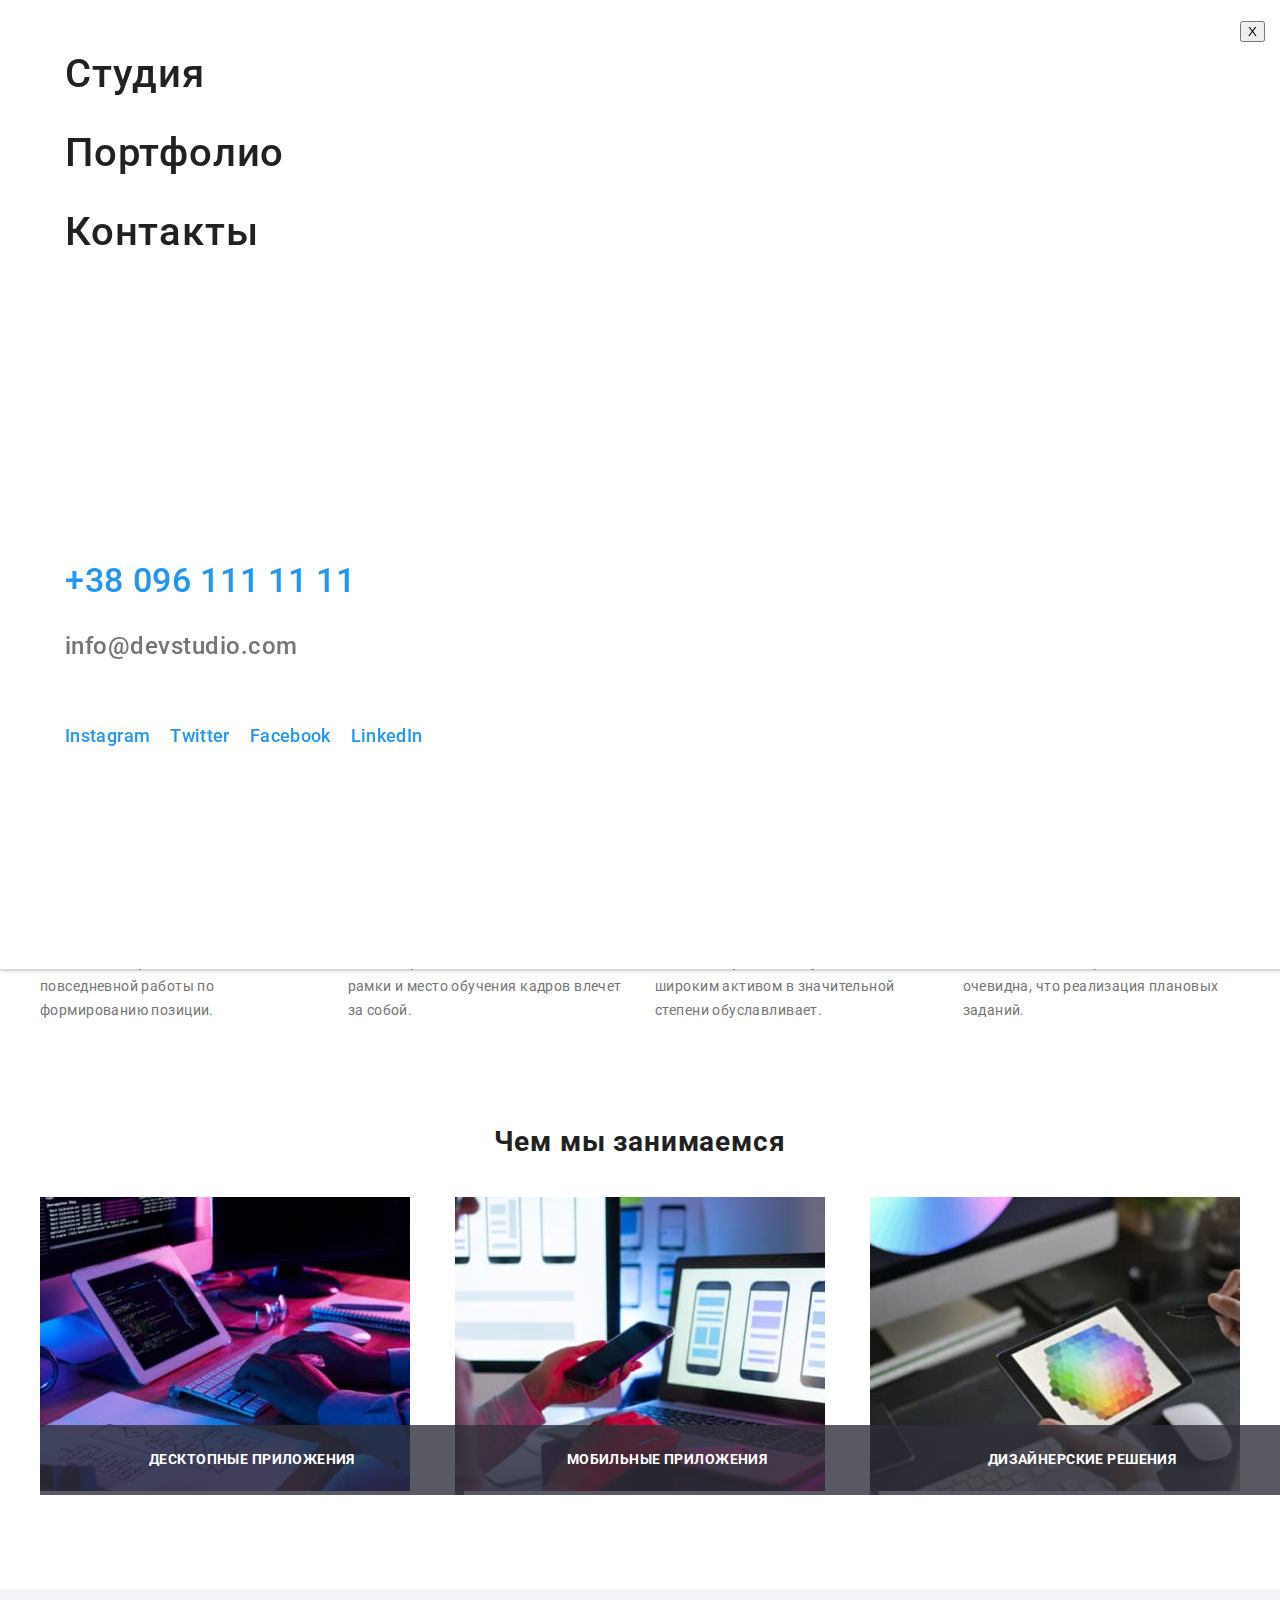
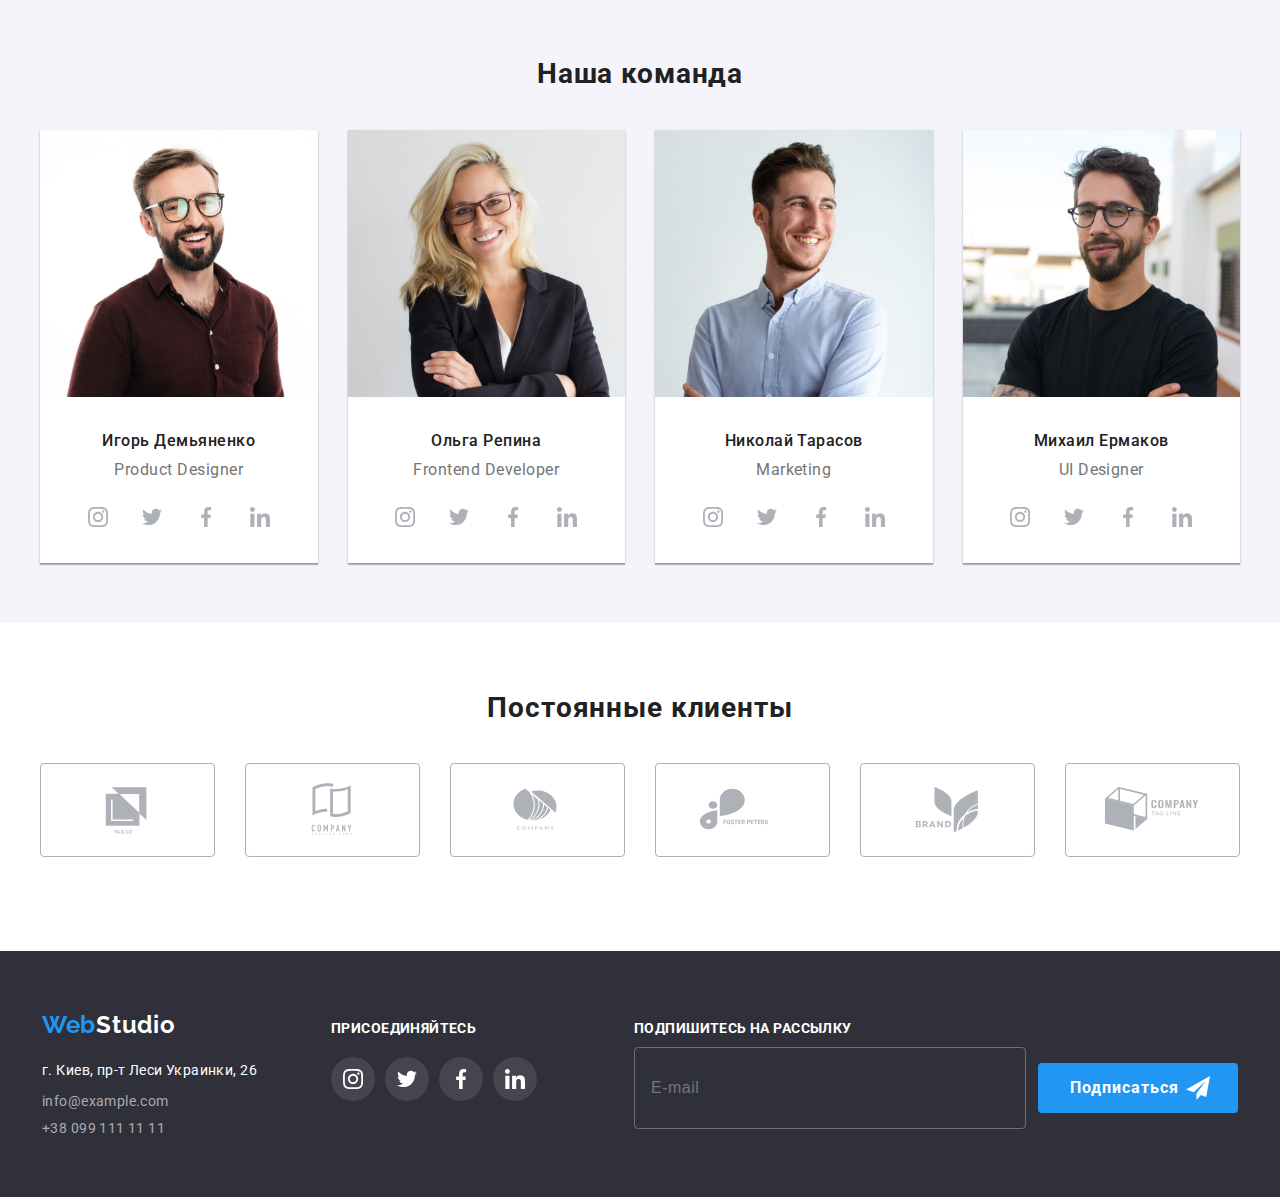
==== commit 50dd892a: "15/07/2022 hw08 4:32am" ====
--- a/index.html
+++ b/index.html
@@ -41,7 +41,7 @@
           </ul>
         </nav>
         <ul class="header-contacts">
-          <li class="mail-icon">
+          <li class="contacts-icon">
             <a
               href="mailto:info@devstudio.com"
               class="contact-list-header link"
@@ -52,7 +52,7 @@
               info@devstudio.com</a
             >
           </li>
-          <li>
+          <li class="contacts-icon">
             <a href="tel:+380961111111" class="contact-list-header link">
               <svg class="phone-header-icon" width="10" height="16">
                 <use href="./images/icons.svg#icon-smartphone"></use>
@@ -61,6 +61,60 @@
             >
           </li>
         </ul>
+        <button type="button" class="menu-open-btn">o</button>
+      </div>
+      <div class="mob-menu">
+        <div class="container">
+        <button type="button" class="menu-close-btn">X</button>
+        <ul class="mob-menu-list">
+            <li class="mob-menu__item">
+              <a href="./index.html" class="mob-menu__link link current">Студия</a>
+            </li>
+            <li class="mob-menu__item">
+              <a href="./portfolio.html" class="mob-menu__link link">Портфолио</a>
+            </li>
+            <li class="mob-menu__item">
+              <a href="" class="mob-menu__link link">Контакты</a>
+            </li>
+          </ul>
+        </nav>
+        <ul class="mob-menu__contacts">
+          <li class="mob-menu__connect">
+            <a href="tel:+380961111111" class="mob-menu__call link">
+              +38 096 111 11 11</a
+            >
+          </li>
+          <li class="mob-menu__connect">
+            <a
+              href="mailto:info@devstudio.com"
+              class="mob-menu__mail link"
+            >
+              info@devstudio.com</a
+            >
+          </li>
+        </ul>
+        <div class="mob-menu-soc">
+          <ul class="mob-menu-soc__list">
+            <li class="mob-menu-soc__item">
+              <a href="" class="mob-menu-soc__link link">Instagram
+              </a>
+            </li>
+            <li class="mob-menu-soc__item">
+              <a href="" class="mob-menu-soc__link link">Twitter
+              </a>
+            </li>
+            <li class="mob-menu-soc__item">
+              <a href="" class="mob-menu-soc__link link">Facebook
+              </a>
+            </li>
+            <li class="mob-menu-soc__item">
+              <a href="" class="mob-menu-soc__link link">LinkedIn
+              </a>
+            </li>
+          </ul>
+        </div>
+        </div>
+
       </div>
     </header>
     <!--Герой-->
@@ -136,7 +190,8 @@
           <ul class="pic-items">
             <li class="pic-items__img">
               <img
-                src="./images/1.jpg"
+                srcset="./images/tablet.jpg 1x, ./images/tablet-2x.jpg 2x"
+                src="./images/tablet.jpg"
                 width="370"
                 height="294"
                 alt="две руки на клавиатуре,лист со схемой,монитор,планшет,очки,блокнот"
@@ -145,7 +200,8 @@
             </li>
             <li class="pic-items__img">
               <img
-                src="./images/2.jpg"
+                srcset="./images/mobile.jpg 1x, ./images/mobile-2x.jpg 2x"
+                src="./images/mobile.jpg"
                 width="370"
                 height="294"
                 alt="создание макета мобильной версии сайта"
@@ -154,7 +210,8 @@
             </li>
             <li class="pic-items__img">
               <img
-                src="./images/3.jpg"
+                srcset="./images/design.jpg 1x, ./images/design-2x.jpg 2x"
+                src="./images/design.jpg"
                 width="370"
                 height="294"
                 alt="стилус и планшет с палитрой в руках на фоне клавиатуры и компьютера"
@@ -171,6 +228,10 @@
           <ul class="teammates-items">
             <li class="teammates-items__list">
               <img
+                srcset="
+                  ./images/product_designer.jpg    1x,
+                  ./images/product_designer-2x.jpg 2x
+                "
                 src="./images/product_designer.jpg"
                 width="270"
                 height="260"
@@ -213,6 +274,10 @@
             </li>
             <li class="teammates-items__list">
               <img
+                srcset="
+                  ./images/frontend_dev.jpg    1x,
+                  ./images/frontend_dev-2x.jpg 2x
+                "
                 src="./images/frontend_dev.jpg"
                 width="270"
                 height="260"
@@ -255,6 +320,7 @@
             </li>
             <li class="teammates-items__list">
               <img
+                srcset="./images/marketing.jpg 1x, ./images/marketing-2x.jpg 2x"
                 src="./images/marketing.jpg"
                 width="270"
                 height="260"
@@ -297,6 +363,10 @@
             </li>
             <li class="teammates-items__list">
               <img
+                srcset="
+                  ./images/ul_designer.jpg    1x,
+                  ./images/ul_designer-2x.jpg 2x
+                "
                 src="./images/ul_designer.jpg"
                 width="270"
                 height="260"
--- a/css/main.min.css
+++ b/css/main.min.css
@@ -1 +1 @@
-:root{--primary-text-color: #757575;--tittle-text-color: #212121;--accent-color: #2196f3;--primary-bg-color: #ffffff}html{-webkit-box-sizing:border-box;box-sizing:border-box}body{background-color:var(--primary-bg-color);color:var(--primary-text-color);font-family:Roboto,sans-serif;margin:0}p,h1,h2,h3,h4,h5,h6{font-family:Roboto;margin:0}ul{list-style:none;padding:0;margin:0}img{max-width:100%;height:auto;width:100%}.link{text-decoration:none}.list{list-style:none}.visually-hidden{position:absolute;white-space:nowrap;width:1px;height:1px;overflow:hidden;border:0;padding:0;clip:rect(0 0 0 0);-webkit-clip-path:inset(50%);clip-path:inset(50%);margin:-1px}.container{width:100%;padding-left:15px;padding-right:15px;margin:auto}@media screen and (min-width: 480px){.container{max-width:480px}}@media screen and (min-width: 768px){.container{max-width:768px}}@media screen and (min-width: 1200px){.container{max-width:1200px}}.features{padding-top:60px;padding-bottom:60px}@media screen and (min-width: 1200px){.features{padding-top:94px;padding-bottom:94px}}.portfolio-section{padding-top:60px;padding-bottom:60px}@media screen and (min-width: 1200px){.portfolio-section{padding-top:94px;padding-bottom:94px}}.about{padding-bottom:94px}.logo{font-family:"Raleway",sans-serif;font-style:normal;font-weight:700;color:#000;font-size:24px;line-height:1.17;letter-spacing:.03em;text-align:center}.logo-part{color:var(--accent-color);letter-spacing:.03em}.footer-logo{color:#fff;background-color:#2f303a;letter-spacing:.03em}.button-title{font-family:inherit;font-style:normal;font-weight:700;font-size:16px;line-height:1.88;display:-webkit-box;display:-ms-flexbox;display:flex;-webkit-box-align:center;-ms-flex-align:center;align-items:center;text-align:center;letter-spacing:.06em;cursor:pointer;color:#fff;background-color:#2196f3;min-width:200px;height:50px;padding:10px 32px;margin:auto;border-radius:4px;border:0}.button-title:hover,.button-title:focus{opacity:.9;-webkit-transition:250ms cubic-bezier(0.4, 0, 0.2, 1);transition:250ms cubic-bezier(0.4, 0, 0.2, 1)}.form__button-wrap{display:-webkit-box;display:-ms-flexbox;display:flex;-webkit-box-orient:horizontal;-webkit-box-direction:reverse;-ms-flex-direction:row-reverse;flex-direction:row-reverse;position:relative}.modal-button{display:block;margin:0 auto;margin-top:30px;padding:10px 55px}.menu-list__menu-btn{font-family:inherit;font-weight:500;font-size:16px;line-height:1.62;cursor:pointer;letter-spacing:.03em;color:var(--tittle-text-color);background:#f5f4fa;padding:6px 22px;-webkit-transition:250ms cubic-bezier(0.4, 0, 0.2, 1);transition:250ms cubic-bezier(0.4, 0, 0.2, 1)}.menu-list__menu-btn{border-radius:4px;border:rgba(0,0,0,0)}.menu-list__menu-btn:hover,.menu-list__menu-btn:focus,.menu-list__menu-btn .current{color:#fff;background-color:#2196f3}.menu-list__menu-btn:hover,.menu-list__menu-btn:focus{-webkit-box-shadow:0px 3px 1px rgba(0,0,0,.1),0px 1px 2px rgba(0,0,0,.08),0px 2px 2px rgba(0,0,0,.12);box-shadow:0px 3px 1px rgba(0,0,0,.1),0px 1px 2px rgba(0,0,0,.08),0px 2px 2px rgba(0,0,0,.12)}.about-title,.team-title,.section-title{font-style:normal;font-weight:700;font-size:28px;line-height:1.8;text-align:center;letter-spacing:.03em;color:var(--tittle-text-color);margin-bottom:30px}.nav__menu{display:-webkit-box;display:-ms-flexbox;display:flex;-webkit-box-align:center;-ms-flex-align:center;align-items:center;margin:0}@media screen and (max-width: 767px){.nav__menu{display:none}}@media screen and (min-width: 768px){.nav__menu{margin-left:88px}}@media screen and (min-width: 1200px){.nav__menu{display:-webkit-box;display:-ms-flexbox;display:flex;margin-left:93px}}.nav__menu .link{font-style:normal;font-weight:500;font-size:14px;line-height:1.14;color:var(--tittle-text-color);letter-spacing:.02em;-webkit-transition:250ms cubic-bezier(0.4, 0, 0.2, 1);transition:250ms cubic-bezier(0.4, 0, 0.2, 1)}.nav__menu .menu__link:hover::after,.nav__menu .menu__link:focus::after{opacity:1}.nav__menu .link:hover,.nav__menu .link:focus{color:var(--accent-color);-webkit-transition:250ms cubic-bezier(0.4, 0, 0.2, 1);transition:250ms cubic-bezier(0.4, 0, 0.2, 1)}.nav__menu .link.current{color:var(--accent-color)}.menu__item>.link{position:relative;padding-top:32px;padding-bottom:32px}.menu__item:not(:last-child){margin-right:50px}.menu__link.current::after{content:"";position:absolute;bottom:0;display:block;width:100%;height:4px;border-radius:2px;opacity:1;background:var(--accent-color)}.menu__link::after{content:"";position:absolute;bottom:0;display:block;width:100%;height:4px;border-radius:2px;background:var(--accent-color);opacity:0;-webkit-transition:opacity 250ms cubic-bezier(0.4, 0, 0.2, 1);transition:opacity 250ms cubic-bezier(0.4, 0, 0.2, 1)}.menu__link:hover::after,.menu__link:focus::after{content:"";position:absolute;bottom:0;display:block;width:100%;height:4px;border-radius:2px;background-color:var(--accent-color)}.menu__link:hover::after,.menu__link:focus::after{content:"";position:absolute;bottom:0;display:block;width:100%;height:4px;border-radius:2px;background-color:var(--accent-color)}.page-header{padding-top:24px;padding-bottom:25px;border-bottom:1px solid #ececec}.page-header .container{display:-webkit-box;display:-ms-flexbox;display:flex;-webkit-box-align:center;-ms-flex-align:center;align-items:center}.nav{display:-webkit-box;display:-ms-flexbox;display:flex}@media screen and (max-width: 767px){.header-contacts{display:none}}@media screen and (min-width: 768px){.header-contacts{display:block;margin-left:84px}}@media screen and (min-width: 1200px){.header-contacts{display:-webkit-box;display:-ms-flexbox;display:flex;margin:0;margin-left:auto;-webkit-box-pack:end;-ms-flex-pack:end;justify-content:end}}.contact-list-header{display:-webkit-box;display:-ms-flexbox;display:flex;-webkit-box-align:center;-ms-flex-align:center;align-items:center;content:"";margin-left:10px;background-color:#fff;background-size:contain;font-weight:500;font-size:14px;line-height:1.14px;letter-spacing:.02em;color:var(--primary-text-color);-webkit-transition:250ms cubic-bezier(0.4, 0, 0.2, 1);transition:250ms cubic-bezier(0.4, 0, 0.2, 1)}@media screen and (min-width: 768px){.contact-list-header{margin-bottom:10px}}.contact-list-header:hover,.contact-list-header:focus{color:var(--accent-color);fill:var(--accent-color)}.contact-list-header:hover .envelope-header-icon,.contact-list-header:focus .envelope-header-icon,.contact-list-header:hover .phone-header-icon,.contact-list-header:focus .phone-header-icon{color:var(--accent-color);fill:var(--accent-color);-webkit-transition:250ms cubic-bezier(0.4, 0, 0.2, 1);transition:250ms cubic-bezier(0.4, 0, 0.2, 1)}.envelope-header-icon,.phone-header-icon{display:-webkit-box;display:-ms-flexbox;display:flex;-webkit-box-align:center;-ms-flex-align:center;align-items:center;-webkit-box-pack:center;-ms-flex-pack:center;justify-content:center;background-size:contain;fill:var(--primary-text-color);margin-right:10px;-webkit-transition:250ms cubic-bezier(0.4, 0, 0.2, 1);transition:250ms cubic-bezier(0.4, 0, 0.2, 1)}.mail-icon{margin-right:50px;padding:0}.contact-list{font-style:normal;font-weight:400;font-size:14px;line-height:1.71px;letter-spacing:.03em;color:rgba(255,255,255,.6);-webkit-transition:250ms cubic-bezier(0.4, 0, 0.2, 1);transition:250ms cubic-bezier(0.4, 0, 0.2, 1)}.contact-list:hover,.contact-list:focus{color:var(--accent-color)}.hero{background-color:#2f303a;background-image:-webkit-gradient(linear, left top, left bottom, from(rgba(47, 48, 58, 0.4)), to(rgba(47, 48, 58, 0.4))),url(../images/hero-bg\ .jpg);background-image:linear-gradient(rgba(47, 48, 58, 0.4), rgba(47, 48, 58, 0.4)),url(../images/hero-bg\ .jpg);max-width:1600px;margin:0 auto;background-repeat:no-repeat;background-position:center;padding-top:118px;padding-bottom:118px}.hero-title{font-weight:900;font-size:26px;line-height:1.61;text-align:center;letter-spacing:.06em;text-transform:uppercase;color:#fff;width:360px;height:84px;-webkit-box-align:center;-ms-flex-align:center;align-items:center;margin:auto;margin-bottom:30px}@media screen and (min-width: 768px){.feature{display:-webkit-box;display:-ms-flexbox;display:flex;-ms-flex-wrap:wrap;flex-wrap:wrap;gap:30px}}@media screen and (min-width: 768px){.feature__item-list{width:calc((100% - 30px)/2)}}@media screen and (min-width: 1200px){.feature__item-list{width:calc((100% - 90px)/4)}}.features-icon{display:-webkit-box;display:-ms-flexbox;display:flex;-webkit-box-pack:center;-ms-flex-pack:center;justify-content:center;-webkit-box-align:center;-ms-flex-align:center;align-items:center;margin-bottom:30px;width:100%;height:120px;background-color:#f5f4fa;border-radius:4px}.feature-item{font-style:normal;font-weight:700;font-size:14px;line-height:1.14;letter-spacing:.03em;text-transform:uppercase;color:var(--tittle-text-color);margin-bottom:10px;display:-webkit-box;display:-ms-flexbox;display:flex;-webkit-box-pack:center;-ms-flex-pack:center;justify-content:center}@media screen and (min-width: 768px){.feature-item{max-width:768px;-webkit-box-pack:start;-ms-flex-pack:start;justify-content:flex-start}}.feature-list{font-weight:400;font-size:14px;line-height:1.71;letter-spacing:.03em;margin-bottom:30px}@media screen and (min-width: 768px){.feature-list{margin:0}}.about{display:none}@media screen and (min-width: 1200px){.about{display:block}}.pic-items{display:-webkit-box;display:-ms-flexbox;display:flex;-webkit-box-pack:justify;-ms-flex-pack:justify;justify-content:space-between;margin:0}.pic-items__caption{position:absolute;padding:27px;bottom:0px;width:100%;font-weight:700;font-size:14px;line-height:1.14;text-align:center;letter-spacing:.03em;text-transform:uppercase;color:var(--primary-bg-color);background:rgba(47,48,58,.8)}.pic-items__img{position:relative}.pic-items__img:not(:last-child){margin-right:30px}.employees{background-color:#f5f4fa;padding-top:60px;padding-bottom:60px}.teammates-items{margin:0;display:-webkit-box;display:-ms-flexbox;display:flex;-ms-flex-wrap:wrap;flex-wrap:wrap;gap:30px}.teammates-items__list{margin-bottom:30px;background-color:var(--primary-bg-color);-webkit-box-shadow:0px 1px 3px rgba(0,0,0,.12),0px 1px 1px rgba(0,0,0,.14),0px 2px 1px rgba(0,0,0,.2);box-shadow:0px 1px 3px rgba(0,0,0,.12),0px 1px 1px rgba(0,0,0,.14),0px 2px 1px rgba(0,0,0,.2)}@media screen and (min-width: 768px){.teammates-items__list{margin:0;-ms-flex-preferred-size:calc((100% - 30px)/2);flex-basis:calc((100% - 30px)/2)}}@media screen and (min-width: 1200px){.teammates-items__list{-ms-flex-preferred-size:calc((100% - 90px)/4);flex-basis:calc((100% - 90px)/4)}}.caption{font-weight:500;font-size:16px;line-height:1.19;letter-spacing:.03em;color:var(--tittle-text-color);margin-bottom:10px}.job-title{font-size:16px;line-height:1.19;letter-spacing:.03em;margin-bottom:16px}.caption-job{text-align:center;padding-top:30px}.teammate-soc{display:-webkit-box;display:-ms-flexbox;display:flex;-webkit-box-pack:center;-ms-flex-pack:center;justify-content:center;padding-bottom:24px}.teammate-soc__item{width:44px;height:44px;margin-left:10px}.teammate-soc__item:first-child{margin-left:0}.teammate-soc__link{display:-webkit-box;display:-ms-flexbox;display:flex;-webkit-box-align:center;-ms-flex-align:center;align-items:center;-webkit-box-pack:center;-ms-flex-pack:center;justify-content:center;width:100%;height:100%;border-radius:50%;color:#afb1b8;-webkit-transition:background-color 250ms cubic-bezier(0.4, 0, 0.2, 1);transition:background-color 250ms cubic-bezier(0.4, 0, 0.2, 1)}.teammate-soc__link:hover,.teammate-soc__link:focus{background-color:#2196f3;color:var(--primary-bg-color)}.employees-soc-icon{fill:currentColor}.clients{padding-top:60px;padding-bottom:94px}.customer{display:-webkit-box;display:-ms-flexbox;display:flex;-ms-flex-wrap:wrap;flex-wrap:wrap;gap:30px}.customer__item{width:100%;-ms-flex-preferred-size:calc((100% - 30px)/2);flex-basis:calc((100% - 30px)/2)}@media screen and (min-width: 768px){.customer__item{max-width:768px;-ms-flex-preferred-size:calc((100% - 60px)/3);flex-basis:calc((100% - 60px)/3)}}@media screen and (min-width: 1200px){.customer__item{-ms-flex-preferred-size:calc((100% - 150px)/6);flex-basis:calc((100% - 150px)/6)}}.customer__icon{display:-webkit-box;display:-ms-flexbox;display:flex;-webkit-box-pack:center;-ms-flex-pack:center;justify-content:center;-webkit-box-align:center;-ms-flex-align:center;align-items:center;height:92px;fill:#afb1b8;border:1px solid #afb1b8;border-radius:4px;-webkit-transition:250ms cubic-bezier(0.4, 0, 0.2, 1);transition:250ms cubic-bezier(0.4, 0, 0.2, 1)}.customer__icon:hover,.customer__icon:focus{fill:var(--accent-color);border-color:var(--accent-color)}.page-footer{background-color:#2f303a;padding-top:60px;padding-bottom:60px}.container.footer{-webkit-box-align:baseline;-ms-flex-align:baseline;align-items:baseline}@media screen and (min-width: 768px){.container.footer{display:-webkit-box;display:-ms-flexbox;display:flex;-ms-flex-pack:distribute;justify-content:space-around;-ms-flex-wrap:wrap;flex-wrap:wrap}}@media screen and (min-width: 1200px){.container.footer{display:-webkit-box;display:-ms-flexbox;display:flex;-webkit-box-align:baseline;-ms-flex-align:baseline;align-items:baseline}}.container-footer{display:block;-webkit-box-align:center;-ms-flex-align:center;align-items:center;-webkit-box-pack:center;-ms-flex-pack:center;justify-content:center;text-align:center}@media screen and (min-width: 1200px){.container-footer{text-align:start}}.footer-contacts{display:block;margin-top:20px}.footer-contacts__item:not(:last-child){margin-bottom:8px}.address{font-style:normal;font-weight:400;font-size:14px;line-height:1.71;letter-spacing:.03em;color:#fff}.footer-soc__title{display:block;-webkit-box-align:center;-ms-flex-align:center;align-items:center;-webkit-box-pack:start;-ms-flex-pack:start;justify-content:flex-start;text-align:center;margin-bottom:20px;font-weight:700;font-size:14px;line-height:1.14;letter-spacing:.03em;text-transform:uppercase;color:var(--primary-bg-color)}@media screen and (min-width: 1200px){.footer-soc__title{text-align:start}}.footer-soc{display:block;-webkit-box-align:center;-ms-flex-align:center;align-items:center;-webkit-box-pack:center;-ms-flex-pack:center;justify-content:center;text-align:center;margin-top:60px}@media screen and (min-width: 768px){.footer-soc{margin:0}}@media screen and (min-width: 1200px){.footer-soc{margin-left:70px}}.footer-soc__list{display:-webkit-box;display:-ms-flexbox;display:flex;-webkit-box-pack:center;-ms-flex-pack:center;justify-content:center}.footer-soc__item{width:44px;height:44px;margin-left:10px}.footer-soc__item:first-child{margin-left:0}.footer-soc__link{display:-webkit-box;display:-ms-flexbox;display:flex;-webkit-box-align:center;-ms-flex-align:center;align-items:center;-webkit-box-pack:center;-ms-flex-pack:center;justify-content:center;width:100%;height:100%;border-radius:50%;background-color:rgba(255,255,255,.1);-webkit-transition:250ms cubic-bezier(0.4, 0, 0.2, 1);transition:250ms cubic-bezier(0.4, 0, 0.2, 1)}.footer-soc__link:hover,.footer-soc__link:focus{background-color:var(--accent-color)}.footer-soc__icon{fill:var(--primary-bg-color)}.subscribe{margin-top:60px}@media screen and (min-width: 1200px){.subscribe{margin-left:93px;margin-top:0}}.subscribe__title{display:block;-webkit-box-align:center;-ms-flex-align:center;align-items:center;-webkit-box-pack:start;-ms-flex-pack:start;justify-content:flex-start;text-align:center;margin-bottom:20px;font-weight:700;font-size:14px;line-height:1.14;letter-spacing:.03em;text-transform:uppercase;color:var(--primary-bg-color)}@media screen and (min-width: 1200px){.subscribe__title{text-align:start;margin-bottom:10px}}.send-icon{position:absolute;right:76px;top:50%;-webkit-transform:translateY(-50%);transform:translateY(-50%)}@media screen and (min-width: 480px){.send-icon{right:156px}}@media screen and (min-width: 768px){.send-icon{right:156px}}@media screen and (min-width: 1200px){.send-icon{right:28px}}@media screen and (min-width: 1200px){.form{display:-webkit-box;display:-ms-flexbox;display:flex}}.form__input{width:100%;height:50px;margin-bottom:20px;padding:15px 16px;background:rgba(0,0,0,0);border:1px solid rgba(255,255,255,.3);border-radius:4px;outline:rgba(0,0,0,0);font-weight:400;font-size:16px;line-height:1.25;letter-spacing:.03em;color:rgba(255,255,255,.6)}@media screen and (min-width: 480px){.form__input{width:450px}}@media screen and (min-width: 768px){.form__input{width:450px}}@media screen and (min-width: 1200px){.form__input{width:358px;height:50px;margin-right:12px;margin-bottom:0;padding:15px 16px}}.backdrop{position:fixed;top:0;left:0;width:100%;height:100%;background-color:rgba(0,0,0,.2);-webkit-transition:250ms cubic-bezier(0.4, 0, 0.2, 1);transition:250ms cubic-bezier(0.4, 0, 0.2, 1)}.backdrop.is-hidden .modal{-webkit-transform:translate(-50%, -50%) scale(0);transform:translate(-50%, -50%) scale(0)}.modal{position:absolute;top:50%;left:50%;-webkit-transform:translate(-50%, -50%) scale(1);transform:translate(-50%, -50%) scale(1);width:528px;min-height:581px;background-color:var(--primary-bg-color);border-radius:4px;padding:40px;-webkit-transition:-webkit-transform 250ms cubic-bezier(0.4, 0, 0.2, 1);transition:-webkit-transform 250ms cubic-bezier(0.4, 0, 0.2, 1);transition:transform 250ms cubic-bezier(0.4, 0, 0.2, 1);transition:transform 250ms cubic-bezier(0.4, 0, 0.2, 1), -webkit-transform 250ms cubic-bezier(0.4, 0, 0.2, 1)}.modal-close{position:absolute;right:8px;top:8px;width:30px;height:30px;border:1px solid rgba(0,0,0,.1);border-radius:50%;cursor:pointer;background-color:rgba(0,0,0,0);display:-webkit-box;display:-ms-flexbox;display:flex;-webkit-box-align:center;-ms-flex-align:center;align-items:center;-webkit-box-pack:center;-ms-flex-pack:center;justify-content:center}.modal-close:hover{fill:var(--accent-color);-webkit-transition:250ms cubic-bezier(0.4, 0, 0.2, 1);transition:250ms cubic-bezier(0.4, 0, 0.2, 1)}.is-hidden{opacity:0;visibility:hidden;pointer-events:none}.modal-title{font-style:normal;font-weight:700;font-size:20px;line-height:1.15;text-align:center;letter-spacing:.03em;color:var(--tittle-text-color);margin-bottom:12px}.modal-input{width:100%;height:40px;padding-left:42px;background-color:rgba(0,0,0,0);outline:rgba(0,0,0,0);cursor:pointer;border:1px solid rgba(33,33,33,.2);border-radius:4px}.modal-input:focus{border-color:var(--accent-color);-webkit-transition:250ms cubic-bezier(0.4, 0, 0.2, 1);transition:250ms cubic-bezier(0.4, 0, 0.2, 1)}.modal-input:focus+.input-icon{fill:var(--accent-color);-webkit-transition:250ms cubic-bezier(0.4, 0, 0.2, 1);transition:250ms cubic-bezier(0.4, 0, 0.2, 1)}.input-icon{position:absolute;left:12px;top:50%;-webkit-transform:translateY(-50%);transform:translateY(-50%)}.modal-field{margin-bottom:10px}.modal-field__label{display:block;font-weight:400;font-size:12px;line-height:1.16;letter-spacing:.01em;color:var(--primary-text-color);margin-bottom:4px}.modal-field__text{display:-webkit-box;display:-ms-flexbox;display:flex;-webkit-box-pack:center;-ms-flex-pack:center;justify-content:center;margin-top:20px}.modal-field__placeholder-text{resize:none;width:100%;height:120px;border:1px solid rgba(33,33,33,.2);border-radius:4px;padding:12px 16px;outline:rgba(0,0,0,0);font-weight:400;font-size:14px;line-height:1.14px;letter-spacing:.01em;cursor:pointer}.modal-field__placeholder-text:focus{border-color:var(--accent-color);padding:12px 16px;-webkit-transition:250ms cubic-bezier(0.4, 0, 0.2, 1);transition:250ms cubic-bezier(0.4, 0, 0.2, 1)}.modal-field__placeholder-text::-webkit-input-placeholder{font-weight:400;font-size:12px;line-height:1.14px;letter-spacing:.01em;color:rgba(117,117,117,.5)}.modal-field__placeholder-text::-moz-placeholder{font-weight:400;font-size:12px;line-height:1.14px;letter-spacing:.01em;color:rgba(117,117,117,.5)}.modal-field__placeholder-text:-ms-input-placeholder{font-weight:400;font-size:12px;line-height:1.14px;letter-spacing:.01em;color:rgba(117,117,117,.5)}.modal-field__placeholder-text::-ms-input-placeholder{font-weight:400;font-size:12px;line-height:1.14px;letter-spacing:.01em;color:rgba(117,117,117,.5)}.modal-field__placeholder-text::placeholder{font-weight:400;font-size:12px;line-height:1.14px;letter-spacing:.01em;color:rgba(117,117,117,.5)}.modal-field__input-check:checked+.check-text span{background-color:var(--accent-color);border:none}.modal-field__input-check:checked+.check-text .check-icon{fill:var(--primary-bg-color);-webkit-transition:250ms cubic-bezier(0.4, 0, 0.2, 1);transition:250ms cubic-bezier(0.4, 0, 0.2, 1)}.input-wrap{position:relative}.check-text{font-weight:400;font-size:14px;line-height:1.71;letter-spacing:.03em;color:var(--primary-text-color);display:-webkit-box;display:-ms-flexbox;display:flex;-webkit-box-align:center;-ms-flex-align:center;align-items:center}.check-text a{color:var(--accent-color)}.check-text span{width:16px;height:15px;border:1px solid var(--tittle-text-color);border-radius:2px;margin-right:7px;display:-webkit-box;display:-ms-flexbox;display:flex;-webkit-box-align:center;-ms-flex-align:center;align-items:center;-webkit-box-pack:center;-ms-flex-pack:center;justify-content:center}.check-icon{fill:rgba(0,0,0,0)}.exemples{display:-webkit-box;display:-ms-flexbox;display:flex;-ms-flex-wrap:wrap;flex-wrap:wrap;gap:30px}@media screen and (min-width: 480px){.exemples{display:-webkit-box;display:-ms-flexbox;display:flex;-ms-flex-wrap:wrap;flex-wrap:wrap;gap:30px}}.exemples__card{width:100%;border:1px solid #eee;cursor:pointer}@media screen and (min-width: 768px){.exemples__card{-ms-flex-preferred-size:calc((100% - 30px)/2);flex-basis:calc((100% - 30px)/2)}}@media screen and (min-width: 1200px){.exemples__card{-ms-flex-preferred-size:calc((100% - 60px)/3);flex-basis:calc((100% - 60px)/3)}}.exemples__card:hover .exemples-hover-text{-webkit-transform:translateY(0);transform:translateY(0)}.exemples__card:hover,.exemples__card:focus{-webkit-box-shadow:0px 1px 1px rgba(0,0,0,.12),0px 4px 4px rgba(0,0,0,.06),1px 4px 6px rgba(0,0,0,.16);box-shadow:0px 1px 1px rgba(0,0,0,.12),0px 4px 4px rgba(0,0,0,.06),1px 4px 6px rgba(0,0,0,.16)}.sample-caption{padding-top:20px;padding-bottom:20px;padding-left:24px;padding-right:24px}.exemple-caption{font-size:18px;line-height:2;color:var(--tittle-text-color);letter-spacing:.06em}.exemple-type{font-size:16px;line-height:1.88;letter-spacing:.03em;color:var(--primary-text-color)}.exemples-hover-wrap{position:relative;overflow:hidden}.exemples-hover-text{position:absolute;top:0;font-style:normal;font-size:18px;color:var(--primary-bg-color);line-height:1.55;font-weight:400;background-color:rgba(33,150,243,.9);padding:64px 24px;height:100%;-webkit-transform:translateY(100%);transform:translateY(100%);-webkit-transition:-webkit-transform 250ms cubic-bezier(0.4, 0, 0.2, 1);transition:-webkit-transform 250ms cubic-bezier(0.4, 0, 0.2, 1);transition:transform 250ms cubic-bezier(0.4, 0, 0.2, 1);transition:transform 250ms cubic-bezier(0.4, 0, 0.2, 1), -webkit-transform 250ms cubic-bezier(0.4, 0, 0.2, 1)}@media screen and (min-width: 480px){.menu-list{display:-webkit-box;display:-ms-flexbox;display:flex;-ms-flex-wrap:wrap;flex-wrap:wrap;row-gap:15px;-webkit-box-pack:start;-ms-flex-pack:start;justify-content:flex-start;padding-bottom:40px}.menu-list__item{margin-right:8px}}@media screen and (min-width: 768px){.menu-list{display:-webkit-box;display:-ms-flexbox;display:flex;-webkit-box-pack:center;-ms-flex-pack:center;justify-content:center;padding-bottom:30px}.menu-list__item:not(:last-child){margin-right:8px}}@media screen and (min-width: 1200px){.menu-list{display:-webkit-box;display:-ms-flexbox;display:flex;-webkit-box-pack:center;-ms-flex-pack:center;justify-content:center;padding-bottom:50px}.menu-list__item:not(:last-child){margin-right:8px}}/*# sourceMappingURL=main.min.css.map */+:root{--primary-text-color: #757575;--tittle-text-color: #212121;--accent-color: #2196f3;--primary-bg-color: #ffffff}html{-webkit-box-sizing:border-box;box-sizing:border-box}body{background-color:var(--primary-bg-color);color:var(--primary-text-color);font-family:Roboto,sans-serif;margin:0}p,h1,h2,h3,h4,h5,h6{font-family:Roboto;margin:0}ul{list-style:none;padding:0;margin:0}img{max-width:100%;height:auto;width:100%}.link{text-decoration:none}.list{list-style:none}.visually-hidden{position:absolute;white-space:nowrap;width:1px;height:1px;overflow:hidden;border:0;padding:0;clip:rect(0 0 0 0);-webkit-clip-path:inset(50%);clip-path:inset(50%);margin:-1px}.container{width:100%;padding-left:15px;padding-right:15px;margin:auto}@media screen and (min-width: 480px){.container{max-width:480px}}@media screen and (min-width: 768px){.container{max-width:768px}}@media screen and (min-width: 1200px){.container{max-width:1200px}}.features{padding-top:60px;padding-bottom:60px}@media screen and (min-width: 1200px){.features{padding-top:94px;padding-bottom:94px}}.portfolio-section{padding-top:60px;padding-bottom:60px}@media screen and (min-width: 1200px){.portfolio-section{padding-top:94px;padding-bottom:94px}}.about{padding-bottom:94px}.logo{font-family:"Raleway",sans-serif;font-style:normal;font-weight:700;color:#000;font-size:24px;line-height:1.17;letter-spacing:.03em;text-align:center}.logo-part{color:var(--accent-color);letter-spacing:.03em}.footer-logo{color:#fff;background-color:#2f303a;letter-spacing:.03em}.button-title{font-family:inherit;font-style:normal;font-weight:700;font-size:16px;line-height:1.88;display:-webkit-box;display:-ms-flexbox;display:flex;-webkit-box-align:center;-ms-flex-align:center;align-items:center;text-align:center;letter-spacing:.06em;cursor:pointer;color:#fff;background-color:#2196f3;min-width:200px;height:50px;padding:10px 32px;margin:auto;border-radius:4px;border:0}.button-title:hover,.button-title:focus{opacity:.9;-webkit-transition:250ms cubic-bezier(0.4, 0, 0.2, 1);transition:250ms cubic-bezier(0.4, 0, 0.2, 1)}.form__button-wrap{display:-webkit-box;display:-ms-flexbox;display:flex;-webkit-box-orient:horizontal;-webkit-box-direction:reverse;-ms-flex-direction:row-reverse;flex-direction:row-reverse;position:relative}.modal-button{display:block;margin:0 auto;margin-top:30px;padding:10px 55px}.menu-list__menu-btn{font-family:inherit;font-weight:500;font-size:16px;line-height:1.62;cursor:pointer;letter-spacing:.03em;color:var(--tittle-text-color);background:#f5f4fa;padding:6px 22px;-webkit-transition:250ms cubic-bezier(0.4, 0, 0.2, 1);transition:250ms cubic-bezier(0.4, 0, 0.2, 1)}.menu-list__menu-btn{border-radius:4px;border:rgba(0,0,0,0)}.menu-list__menu-btn:hover,.menu-list__menu-btn:focus,.menu-list__menu-btn .current{color:#fff;background-color:#2196f3}.menu-list__menu-btn:hover,.menu-list__menu-btn:focus{-webkit-box-shadow:0px 3px 1px rgba(0,0,0,.1),0px 1px 2px rgba(0,0,0,.08),0px 2px 2px rgba(0,0,0,.12);box-shadow:0px 3px 1px rgba(0,0,0,.1),0px 1px 2px rgba(0,0,0,.08),0px 2px 2px rgba(0,0,0,.12)}.about-title,.team-title,.section-title{font-style:normal;font-weight:700;font-size:28px;line-height:1.8;text-align:center;letter-spacing:.03em;color:var(--tittle-text-color);margin-bottom:30px}.nav__menu{display:-webkit-box;display:-ms-flexbox;display:flex;-webkit-box-align:center;-ms-flex-align:center;align-items:center;margin:0}@media screen and (max-width: 767px){.nav__menu{display:none}}@media screen and (min-width: 768px){.nav__menu{margin-left:88px}}@media screen and (min-width: 1200px){.nav__menu{display:-webkit-box;display:-ms-flexbox;display:flex;margin-left:93px}}.nav__menu .link{font-style:normal;font-weight:500;font-size:14px;line-height:1.14;color:var(--tittle-text-color);letter-spacing:.02em;-webkit-transition:250ms cubic-bezier(0.4, 0, 0.2, 1);transition:250ms cubic-bezier(0.4, 0, 0.2, 1)}.nav__menu .menu__link:hover::after,.nav__menu .menu__link:focus::after{opacity:1}.nav__menu .link:hover,.nav__menu .link:focus{color:var(--accent-color);-webkit-transition:250ms cubic-bezier(0.4, 0, 0.2, 1);transition:250ms cubic-bezier(0.4, 0, 0.2, 1)}.nav__menu .link.current{color:var(--accent-color)}.menu__item>.link{position:relative;padding-top:32px;padding-bottom:32px}.menu__item:not(:last-child){margin-right:50px}.menu__link.current::after{content:"";position:absolute;bottom:0;display:block;width:100%;height:4px;border-radius:2px;opacity:1;background:var(--accent-color)}.menu__link::after{content:"";position:absolute;bottom:0;display:block;width:100%;height:4px;border-radius:2px;background:var(--accent-color);opacity:0;-webkit-transition:opacity 250ms cubic-bezier(0.4, 0, 0.2, 1);transition:opacity 250ms cubic-bezier(0.4, 0, 0.2, 1)}.menu__link:hover::after,.menu__link:focus::after{content:"";position:absolute;bottom:0;display:block;width:100%;height:4px;border-radius:2px;background-color:var(--accent-color)}.menu__link:hover::after,.menu__link:focus::after{content:"";position:absolute;bottom:0;display:block;width:100%;height:4px;border-radius:2px;background-color:var(--accent-color)}.page-header{border-bottom:1px solid #ececec}.page-header .container{display:-webkit-box;display:-ms-flexbox;display:flex;-webkit-box-align:center;-ms-flex-align:center;align-items:center}.nav{display:-webkit-box;display:-ms-flexbox;display:flex;padding-top:26px;padding-bottom:26px}@media screen and (max-width: 767px){.header-contacts{display:none}}@media screen and (min-width: 768px){.header-contacts{display:block;margin-left:auto}}@media screen and (min-width: 1200px){.header-contacts{display:-webkit-box;display:-ms-flexbox;display:flex;margin:0;margin-left:auto}}@media screen and (min-width: 768px){.contacts-icon:not(:last-child){margin-bottom:10px}}@media screen and (min-width: 1200px){.contacts-icon:not(:last-child){margin-bottom:0px;margin-right:30px}}.contact-list-header{display:-webkit-box;display:-ms-flexbox;display:flex;-webkit-box-align:center;-ms-flex-align:center;align-items:center;content:"";background-color:#fff;background-size:contain;font-weight:500;font-size:14px;line-height:1.14px;letter-spacing:.02em;color:var(--primary-text-color);-webkit-transition:250ms cubic-bezier(0.4, 0, 0.2, 1);transition:250ms cubic-bezier(0.4, 0, 0.2, 1)}.contact-list-header:hover,.contact-list-header:focus{color:var(--accent-color);fill:var(--accent-color)}.contact-list-header:hover .envelope-header-icon,.contact-list-header:focus .envelope-header-icon,.contact-list-header:hover .phone-header-icon,.contact-list-header:focus .phone-header-icon{color:var(--accent-color);fill:var(--accent-color);-webkit-transition:250ms cubic-bezier(0.4, 0, 0.2, 1);transition:250ms cubic-bezier(0.4, 0, 0.2, 1)}.envelope-header-icon,.phone-header-icon{display:-webkit-box;display:-ms-flexbox;display:flex;-webkit-box-align:center;-ms-flex-align:center;align-items:center;-webkit-box-pack:center;-ms-flex-pack:center;justify-content:center;background-size:contain;fill:var(--primary-text-color);margin-right:10px;-webkit-transition:250ms cubic-bezier(0.4, 0, 0.2, 1);transition:250ms cubic-bezier(0.4, 0, 0.2, 1)}.contact-list{font-style:normal;font-weight:400;font-size:14px;line-height:1.71px;letter-spacing:.03em;color:rgba(255,255,255,.6);-webkit-transition:250ms cubic-bezier(0.4, 0, 0.2, 1);transition:250ms cubic-bezier(0.4, 0, 0.2, 1)}.contact-list:hover,.contact-list:focus{color:var(--accent-color)}.menu-open-btn{display:block;margin-left:auto}.mob-menu{position:fixed;z-index:2;padding-left:25px;top:0;left:0;width:100vw;height:100vh;padding-top:21px;padding-bottom:48px;background:#fff;-webkit-box-shadow:0px 4px 8px rgba(0,0,0,.04),0px 2px 4px rgba(0,0,0,.08),0px 1px 3px rgba(0,0,0,.16);box-shadow:0px 4px 8px rgba(0,0,0,.04),0px 2px 4px rgba(0,0,0,.08),0px 1px 3px rgba(0,0,0,.16)}.mob-menu .container{display:block}.menu-close-btn{display:block;margin-left:auto;margin-bottom:8.33px}.mob-menu__item:not(:last-child){margin-bottom:32px}.mob-menu__link{font-weight:500;font-size:40px;line-height:1.175;text-align:center;letter-spacing:.02em;color:var(--tittle-text-color)}.mob-menu__contacts{margin-top:306px}.mob-menu__connect:not(:last-child){margin-bottom:32px}.mob-menu__call{font-weight:500;font-size:34px;line-height:1.175;letter-spacing:.02em;color:var(--accent-color)}.mob-menu__mail{font-weight:500;font-size:24px;line-height:1.16;letter-spacing:.02em;color:var(--primary-text-color)}.mob-menu-soc{margin-top:64px}.mob-menu-soc__list{display:-webkit-box;display:-ms-flexbox;display:flex}.mob-menu-soc__item:not(:last-child){margin-right:20px}.mob-menu-soc__link{font-weight:500;font-size:18px;line-height:1.22;letter-spacing:.02em;color:var(--accent-color)}.hero{background-size:cover;background-color:#2f303a;max-width:1600px;max-height:1600px;margin:0 auto;background-repeat:no-repeat;background-position:center;padding-top:118px;padding-bottom:118px;background-image:-webkit-gradient(linear, left top, left bottom, from(rgba(47, 48, 58, 0.4)), to(rgba(47, 48, 58, 0.4))),url(/images/hero-bg-mob.jpg);background-image:linear-gradient(rgba(47, 48, 58, 0.4), rgba(47, 48, 58, 0.4)),url(/images/hero-bg-mob.jpg)}@media(min-device-pixel-ratio: 2),(-webkit-min-device-pixel-ratio: 2),(min-resolution: 192dpi),(min-resolution: 2dppx){.hero{background-color:#2f303a;background-image:-webkit-gradient(linear, left top, left bottom, from(rgba(47, 48, 58, 0.4)), to(rgba(47, 48, 58, 0.4))),url(/images/hero-bg-mob-2x.jpg);background-image:linear-gradient(rgba(47, 48, 58, 0.4), rgba(47, 48, 58, 0.4)),url(/images/hero-bg-mob-2x.jpg)}}@media screen and (min-width: 768px){.hero{background-image:-webkit-gradient(linear, left top, left bottom, from(rgba(47, 48, 58, 0.4)), to(rgba(47, 48, 58, 0.4))),url(/images/hero-bg-tab.jpg);background-image:linear-gradient(rgba(47, 48, 58, 0.4), rgba(47, 48, 58, 0.4)),url(/images/hero-bg-tab.jpg)}}@media screen and (min-width: 768px)and (min-device-pixel-ratio: 2),screen and (min-width: 768px)and (-webkit-min-device-pixel-ratio: 2),screen and (min-width: 768px)and (min-resolution: 192dpi),screen and (min-width: 768px)and (min-resolution: 2dppx){.hero{background-color:#2f303a;background-image:-webkit-gradient(linear, left top, left bottom, from(rgba(47, 48, 58, 0.4)), to(rgba(47, 48, 58, 0.4))),url(/images/hero-bg-tab-2x.jpg);background-image:linear-gradient(rgba(47, 48, 58, 0.4), rgba(47, 48, 58, 0.4)),url(/images/hero-bg-tab-2x.jpg)}}@media screen and (min-width: 1200px){.hero{padding-top:200px;padding-bottom:200px;background-image:-webkit-gradient(linear, left top, left bottom, from(rgba(47, 48, 58, 0.4)), to(rgba(47, 48, 58, 0.4))),url(/images/hero-bg.jpg);background-image:linear-gradient(rgba(47, 48, 58, 0.4), rgba(47, 48, 58, 0.4)),url(/images/hero-bg.jpg)}}@media screen and (min-width: 1200px)and (min-device-pixel-ratio: 2),screen and (min-width: 1200px)and (-webkit-min-device-pixel-ratio: 2),screen and (min-width: 1200px)and (min-resolution: 192dpi),screen and (min-width: 1200px)and (min-resolution: 2dppx){.hero{background-color:#2f303a;background-image:-webkit-gradient(linear, left top, left bottom, from(rgba(47, 48, 58, 0.4)), to(rgba(47, 48, 58, 0.4))),url(/images/hero-bg-2x.jpg);background-image:linear-gradient(rgba(47, 48, 58, 0.4), rgba(47, 48, 58, 0.4)),url(/images/hero-bg-2x.jpg)}}.hero-title{font-weight:900;font-size:26px;line-height:1.61;text-align:center;letter-spacing:.06em;text-transform:uppercase;color:#fff;width:360px;height:84px;-webkit-box-align:center;-ms-flex-align:center;align-items:center;margin:auto;margin-bottom:30px}@media screen and (max-width: 480px){.hero-title{width:auto;height:auto}}@media screen and (min-width: 1200px){.hero-title{font-weight:900;font-size:44px;line-height:1.36;text-align:center;letter-spacing:.06em;text-transform:uppercase;color:#fff;width:696px;height:120px}}@media screen and (min-width: 768px){.feature{display:-webkit-box;display:-ms-flexbox;display:flex;-ms-flex-wrap:wrap;flex-wrap:wrap;gap:30px}}@media screen and (min-width: 768px){.feature__item-list{width:calc((100% - 30px)/2)}}@media screen and (min-width: 1200px){.feature__item-list{width:calc((100% - 90px)/4)}}.features-icon{display:-webkit-box;display:-ms-flexbox;display:flex;-webkit-box-pack:center;-ms-flex-pack:center;justify-content:center;-webkit-box-align:center;-ms-flex-align:center;align-items:center;margin-bottom:30px;width:100%;height:120px;background-color:#f5f4fa;border-radius:4px}.feature-item{font-style:normal;font-weight:700;font-size:14px;line-height:1.14;letter-spacing:.03em;text-transform:uppercase;color:var(--tittle-text-color);margin-bottom:10px;display:-webkit-box;display:-ms-flexbox;display:flex;-webkit-box-pack:center;-ms-flex-pack:center;justify-content:center}@media screen and (min-width: 768px){.feature-item{max-width:768px;-webkit-box-pack:start;-ms-flex-pack:start;justify-content:flex-start}}.feature-list{font-weight:400;font-size:14px;line-height:1.71;letter-spacing:.03em;margin-bottom:30px}@media screen and (min-width: 768px){.feature-list{margin:0}}.about{display:none}@media screen and (min-width: 1200px){.about{display:block}}.pic-items{display:-webkit-box;display:-ms-flexbox;display:flex;-webkit-box-pack:justify;-ms-flex-pack:justify;justify-content:space-between;margin:0}.pic-items__caption{position:absolute;padding:27px;bottom:0px;width:100%;font-weight:700;font-size:14px;line-height:1.14;text-align:center;letter-spacing:.03em;text-transform:uppercase;color:var(--primary-bg-color);background:rgba(47,48,58,.8)}.pic-items__img{position:relative}.pic-items__img:not(:last-child){margin-right:30px}.employees{background-color:#f5f4fa;padding-top:60px;padding-bottom:60px}.teammates-items{width:auto;margin:0;display:-webkit-box;display:-ms-flexbox;display:flex;-ms-flex-wrap:wrap;flex-wrap:wrap}@media screen and (min-width: 768px){.teammates-items{gap:30px}}@media screen and (min-width: 1200px){.teammates-items{gap:30px}}.teammates-items__list{width:100%;margin-bottom:30px;background-color:var(--primary-bg-color);-webkit-box-shadow:0px 1px 3px rgba(0,0,0,.12),0px 1px 1px rgba(0,0,0,.14),0px 2px 1px rgba(0,0,0,.2);box-shadow:0px 1px 3px rgba(0,0,0,.12),0px 1px 1px rgba(0,0,0,.14),0px 2px 1px rgba(0,0,0,.2)}@media screen and (min-width: 768px){.teammates-items__list{margin:0;-ms-flex-preferred-size:calc((100% - 30px)/2);flex-basis:calc((100% - 30px)/2)}}@media screen and (min-width: 1200px){.teammates-items__list{-ms-flex-preferred-size:calc((100% - 90px)/4);flex-basis:calc((100% - 90px)/4)}}.caption{font-weight:500;font-size:16px;line-height:1.19;letter-spacing:.03em;color:var(--tittle-text-color);margin-bottom:10px}.job-title{font-size:16px;line-height:1.19;letter-spacing:.03em;margin-bottom:16px}.caption-job{text-align:center;padding-top:30px}.teammate-soc{display:-webkit-box;display:-ms-flexbox;display:flex;-webkit-box-pack:center;-ms-flex-pack:center;justify-content:center;padding-bottom:24px}.teammate-soc__item{width:44px;height:44px;margin-left:10px}.teammate-soc__item:first-child{margin-left:0}.teammate-soc__link{display:-webkit-box;display:-ms-flexbox;display:flex;-webkit-box-align:center;-ms-flex-align:center;align-items:center;-webkit-box-pack:center;-ms-flex-pack:center;justify-content:center;width:100%;height:100%;border-radius:50%;color:#afb1b8;-webkit-transition:background-color 250ms cubic-bezier(0.4, 0, 0.2, 1);transition:background-color 250ms cubic-bezier(0.4, 0, 0.2, 1)}.teammate-soc__link:hover,.teammate-soc__link:focus{background-color:#2196f3;color:var(--primary-bg-color)}.employees-soc-icon{fill:currentColor}.clients{padding-top:60px;padding-bottom:94px}.customer{display:-webkit-box;display:-ms-flexbox;display:flex;-ms-flex-wrap:wrap;flex-wrap:wrap;gap:30px}.customer__item{width:100%;-ms-flex-preferred-size:calc((100% - 30px)/2);flex-basis:calc((100% - 30px)/2)}@media screen and (min-width: 768px){.customer__item{max-width:768px;-ms-flex-preferred-size:calc((100% - 60px)/3);flex-basis:calc((100% - 60px)/3)}}@media screen and (min-width: 1200px){.customer__item{-ms-flex-preferred-size:calc((100% - 150px)/6);flex-basis:calc((100% - 150px)/6)}}.customer__icon{display:-webkit-box;display:-ms-flexbox;display:flex;-webkit-box-pack:center;-ms-flex-pack:center;justify-content:center;-webkit-box-align:center;-ms-flex-align:center;align-items:center;height:92px;fill:#afb1b8;border:1px solid #afb1b8;border-radius:4px;-webkit-transition:250ms cubic-bezier(0.4, 0, 0.2, 1);transition:250ms cubic-bezier(0.4, 0, 0.2, 1)}.customer__icon:hover,.customer__icon:focus{fill:var(--accent-color);border-color:var(--accent-color)}.page-footer{background-color:#2f303a;padding-top:60px;padding-bottom:60px}.container.footer{-webkit-box-align:baseline;-ms-flex-align:baseline;align-items:baseline}@media screen and (min-width: 768px){.container.footer{display:-webkit-box;display:-ms-flexbox;display:flex;-ms-flex-pack:distribute;justify-content:space-around;-ms-flex-wrap:wrap;flex-wrap:wrap}}@media screen and (min-width: 1200px){.container.footer{display:-webkit-box;display:-ms-flexbox;display:flex;-webkit-box-align:baseline;-ms-flex-align:baseline;align-items:baseline}}.container-footer{display:block;-webkit-box-align:center;-ms-flex-align:center;align-items:center;-webkit-box-pack:center;-ms-flex-pack:center;justify-content:center;text-align:center}@media screen and (min-width: 1200px){.container-footer{text-align:start}}.footer-contacts{display:block;margin-top:20px}.footer-contacts__item:not(:last-child){margin-bottom:8px}.address{font-style:normal;font-weight:400;font-size:14px;line-height:1.71;letter-spacing:.03em;color:#fff}.footer-soc__title{display:block;-webkit-box-align:center;-ms-flex-align:center;align-items:center;-webkit-box-pack:start;-ms-flex-pack:start;justify-content:flex-start;text-align:center;margin-bottom:20px;font-weight:700;font-size:14px;line-height:1.14;letter-spacing:.03em;text-transform:uppercase;color:var(--primary-bg-color)}@media screen and (min-width: 1200px){.footer-soc__title{text-align:start}}.footer-soc{display:block;-webkit-box-align:center;-ms-flex-align:center;align-items:center;-webkit-box-pack:center;-ms-flex-pack:center;justify-content:center;text-align:center;margin-top:60px}@media screen and (min-width: 768px){.footer-soc{margin:0}}@media screen and (min-width: 1200px){.footer-soc{margin-left:70px}}.footer-soc__list{display:-webkit-box;display:-ms-flexbox;display:flex;-webkit-box-pack:center;-ms-flex-pack:center;justify-content:center}.footer-soc__item{width:44px;height:44px;margin-left:10px}.footer-soc__item:first-child{margin-left:0}.footer-soc__link{display:-webkit-box;display:-ms-flexbox;display:flex;-webkit-box-align:center;-ms-flex-align:center;align-items:center;-webkit-box-pack:center;-ms-flex-pack:center;justify-content:center;width:100%;height:100%;border-radius:50%;background-color:rgba(255,255,255,.1);-webkit-transition:250ms cubic-bezier(0.4, 0, 0.2, 1);transition:250ms cubic-bezier(0.4, 0, 0.2, 1)}.footer-soc__link:hover,.footer-soc__link:focus{background-color:var(--accent-color)}.footer-soc__icon{fill:var(--primary-bg-color)}.subscribe{margin-top:60px}@media screen and (min-width: 1200px){.subscribe{margin-left:93px;margin-top:0}}.subscribe__title{display:block;-webkit-box-align:center;-ms-flex-align:center;align-items:center;-webkit-box-pack:start;-ms-flex-pack:start;justify-content:flex-start;text-align:center;margin-bottom:20px;font-weight:700;font-size:14px;line-height:1.14;letter-spacing:.03em;text-transform:uppercase;color:var(--primary-bg-color)}@media screen and (min-width: 1200px){.subscribe__title{text-align:start;margin-bottom:10px}}.send-icon{position:absolute;right:76px;top:50%;-webkit-transform:translateY(-50%);transform:translateY(-50%)}@media screen and (min-width: 480px){.send-icon{right:156px}}@media screen and (min-width: 768px){.send-icon{right:156px}}@media screen and (min-width: 1200px){.send-icon{right:28px}}@media screen and (min-width: 1200px){.form{display:-webkit-box;display:-ms-flexbox;display:flex}}.form__input{width:100%;height:50px;margin-bottom:20px;padding:15px 16px;background:rgba(0,0,0,0);border:1px solid rgba(255,255,255,.3);border-radius:4px;outline:rgba(0,0,0,0);font-weight:400;font-size:16px;line-height:1.25;letter-spacing:.03em;color:rgba(255,255,255,.6)}@media screen and (min-width: 480px){.form__input{width:450px}}@media screen and (min-width: 768px){.form__input{width:450px}}@media screen and (min-width: 1200px){.form__input{width:358px;height:50px;margin-right:12px;margin-bottom:0;padding:15px 16px}}.backdrop{position:fixed;top:0;left:0;width:100%;height:100%;background-color:rgba(0,0,0,.2);-webkit-transition:250ms cubic-bezier(0.4, 0, 0.2, 1);transition:250ms cubic-bezier(0.4, 0, 0.2, 1)}.backdrop.is-hidden .modal{-webkit-transform:translate(-50%, -50%) scale(0);transform:translate(-50%, -50%) scale(0)}.modal{position:absolute;top:50%;left:50%;-webkit-transform:translate(-50%, -50%) scale(1);transform:translate(-50%, -50%) scale(1);width:528px;min-height:581px;background-color:var(--primary-bg-color);border-radius:4px;padding:40px;-webkit-transition:-webkit-transform 250ms cubic-bezier(0.4, 0, 0.2, 1);transition:-webkit-transform 250ms cubic-bezier(0.4, 0, 0.2, 1);transition:transform 250ms cubic-bezier(0.4, 0, 0.2, 1);transition:transform 250ms cubic-bezier(0.4, 0, 0.2, 1), -webkit-transform 250ms cubic-bezier(0.4, 0, 0.2, 1)}.modal-close{position:absolute;right:8px;top:8px;width:30px;height:30px;border:1px solid rgba(0,0,0,.1);border-radius:50%;cursor:pointer;background-color:rgba(0,0,0,0);display:-webkit-box;display:-ms-flexbox;display:flex;-webkit-box-align:center;-ms-flex-align:center;align-items:center;-webkit-box-pack:center;-ms-flex-pack:center;justify-content:center}.modal-close:hover{fill:var(--accent-color);-webkit-transition:250ms cubic-bezier(0.4, 0, 0.2, 1);transition:250ms cubic-bezier(0.4, 0, 0.2, 1)}.is-hidden{opacity:0;visibility:hidden;pointer-events:none}.modal-title{font-style:normal;font-weight:700;font-size:20px;line-height:1.15;text-align:center;letter-spacing:.03em;color:var(--tittle-text-color);margin-bottom:12px}.modal-input{width:100%;height:40px;padding-left:42px;background-color:rgba(0,0,0,0);outline:rgba(0,0,0,0);cursor:pointer;border:1px solid rgba(33,33,33,.2);border-radius:4px}.modal-input:focus{border-color:var(--accent-color);-webkit-transition:250ms cubic-bezier(0.4, 0, 0.2, 1);transition:250ms cubic-bezier(0.4, 0, 0.2, 1)}.modal-input:focus+.input-icon{fill:var(--accent-color);-webkit-transition:250ms cubic-bezier(0.4, 0, 0.2, 1);transition:250ms cubic-bezier(0.4, 0, 0.2, 1)}.input-icon{position:absolute;left:12px;top:50%;-webkit-transform:translateY(-50%);transform:translateY(-50%)}.modal-field{margin-bottom:10px}.modal-field__label{display:block;font-weight:400;font-size:12px;line-height:1.16;letter-spacing:.01em;color:var(--primary-text-color);margin-bottom:4px}.modal-field__text{display:-webkit-box;display:-ms-flexbox;display:flex;-webkit-box-pack:center;-ms-flex-pack:center;justify-content:center;margin-top:20px}.modal-field__placeholder-text{resize:none;width:100%;height:120px;border:1px solid rgba(33,33,33,.2);border-radius:4px;padding:12px 16px;outline:rgba(0,0,0,0);font-weight:400;font-size:14px;line-height:1.14px;letter-spacing:.01em;cursor:pointer}.modal-field__placeholder-text:focus{border-color:var(--accent-color);padding:12px 16px;-webkit-transition:250ms cubic-bezier(0.4, 0, 0.2, 1);transition:250ms cubic-bezier(0.4, 0, 0.2, 1)}.modal-field__placeholder-text::-webkit-input-placeholder{font-weight:400;font-size:12px;line-height:1.14px;letter-spacing:.01em;color:rgba(117,117,117,.5)}.modal-field__placeholder-text::-moz-placeholder{font-weight:400;font-size:12px;line-height:1.14px;letter-spacing:.01em;color:rgba(117,117,117,.5)}.modal-field__placeholder-text:-ms-input-placeholder{font-weight:400;font-size:12px;line-height:1.14px;letter-spacing:.01em;color:rgba(117,117,117,.5)}.modal-field__placeholder-text::-ms-input-placeholder{font-weight:400;font-size:12px;line-height:1.14px;letter-spacing:.01em;color:rgba(117,117,117,.5)}.modal-field__placeholder-text::placeholder{font-weight:400;font-size:12px;line-height:1.14px;letter-spacing:.01em;color:rgba(117,117,117,.5)}.modal-field__input-check:checked+.check-text span{background-color:var(--accent-color);border:none}.modal-field__input-check:checked+.check-text .check-icon{fill:var(--primary-bg-color);-webkit-transition:250ms cubic-bezier(0.4, 0, 0.2, 1);transition:250ms cubic-bezier(0.4, 0, 0.2, 1)}.input-wrap{position:relative}.check-text{font-weight:400;font-size:14px;line-height:1.71;letter-spacing:.03em;color:var(--primary-text-color);display:-webkit-box;display:-ms-flexbox;display:flex;-webkit-box-align:center;-ms-flex-align:center;align-items:center}.check-text a{color:var(--accent-color)}.check-text span{width:16px;height:15px;border:1px solid var(--tittle-text-color);border-radius:2px;margin-right:7px;display:-webkit-box;display:-ms-flexbox;display:flex;-webkit-box-align:center;-ms-flex-align:center;align-items:center;-webkit-box-pack:center;-ms-flex-pack:center;justify-content:center}.check-icon{fill:rgba(0,0,0,0)}.exemples{display:-webkit-box;display:-ms-flexbox;display:flex;-ms-flex-wrap:wrap;flex-wrap:wrap;gap:30px}@media screen and (min-width: 480px){.exemples{display:-webkit-box;display:-ms-flexbox;display:flex;-ms-flex-wrap:wrap;flex-wrap:wrap;gap:30px}}.exemples__card{width:100%;border:1px solid #eee;cursor:pointer}@media screen and (min-width: 768px){.exemples__card{-ms-flex-preferred-size:calc((100% - 30px)/2);flex-basis:calc((100% - 30px)/2)}}@media screen and (min-width: 1200px){.exemples__card{-ms-flex-preferred-size:calc((100% - 60px)/3);flex-basis:calc((100% - 60px)/3)}}.exemples__card:hover .exemples-hover-text{-webkit-transform:translateY(0);transform:translateY(0)}.exemples__card:hover,.exemples__card:focus{-webkit-box-shadow:0px 1px 1px rgba(0,0,0,.12),0px 4px 4px rgba(0,0,0,.06),1px 4px 6px rgba(0,0,0,.16);box-shadow:0px 1px 1px rgba(0,0,0,.12),0px 4px 4px rgba(0,0,0,.06),1px 4px 6px rgba(0,0,0,.16)}.sample-caption{padding-top:20px;padding-bottom:20px;padding-left:24px;padding-right:24px}.exemple-caption{font-size:18px;line-height:2;color:var(--tittle-text-color);letter-spacing:.06em}.exemple-type{font-size:16px;line-height:1.88;letter-spacing:.03em;color:var(--primary-text-color)}.exemples-hover-wrap{position:relative;overflow:hidden}.exemples-hover-text{position:absolute;top:0;font-style:normal;font-size:18px;color:var(--primary-bg-color);line-height:1.55;font-weight:400;background-color:rgba(33,150,243,.9);padding:64px 24px;height:100%;-webkit-transform:translateY(100%);transform:translateY(100%);-webkit-transition:-webkit-transform 250ms cubic-bezier(0.4, 0, 0.2, 1);transition:-webkit-transform 250ms cubic-bezier(0.4, 0, 0.2, 1);transition:transform 250ms cubic-bezier(0.4, 0, 0.2, 1);transition:transform 250ms cubic-bezier(0.4, 0, 0.2, 1), -webkit-transform 250ms cubic-bezier(0.4, 0, 0.2, 1)}@media screen and (min-width: 480px){.menu-list{display:-webkit-box;display:-ms-flexbox;display:flex;-ms-flex-wrap:wrap;flex-wrap:wrap;row-gap:15px;-webkit-box-pack:start;-ms-flex-pack:start;justify-content:flex-start;padding-bottom:40px}.menu-list__item{margin-right:8px}}@media screen and (min-width: 768px){.menu-list{display:-webkit-box;display:-ms-flexbox;display:flex;-webkit-box-pack:center;-ms-flex-pack:center;justify-content:center;padding-bottom:30px}.menu-list__item:not(:last-child){margin-right:8px}}@media screen and (min-width: 1200px){.menu-list{display:-webkit-box;display:-ms-flexbox;display:flex;-webkit-box-pack:center;-ms-flex-pack:center;justify-content:center;padding-bottom:50px}.menu-list__item:not(:last-child){margin-right:8px}}/*# sourceMappingURL=main.min.css.map */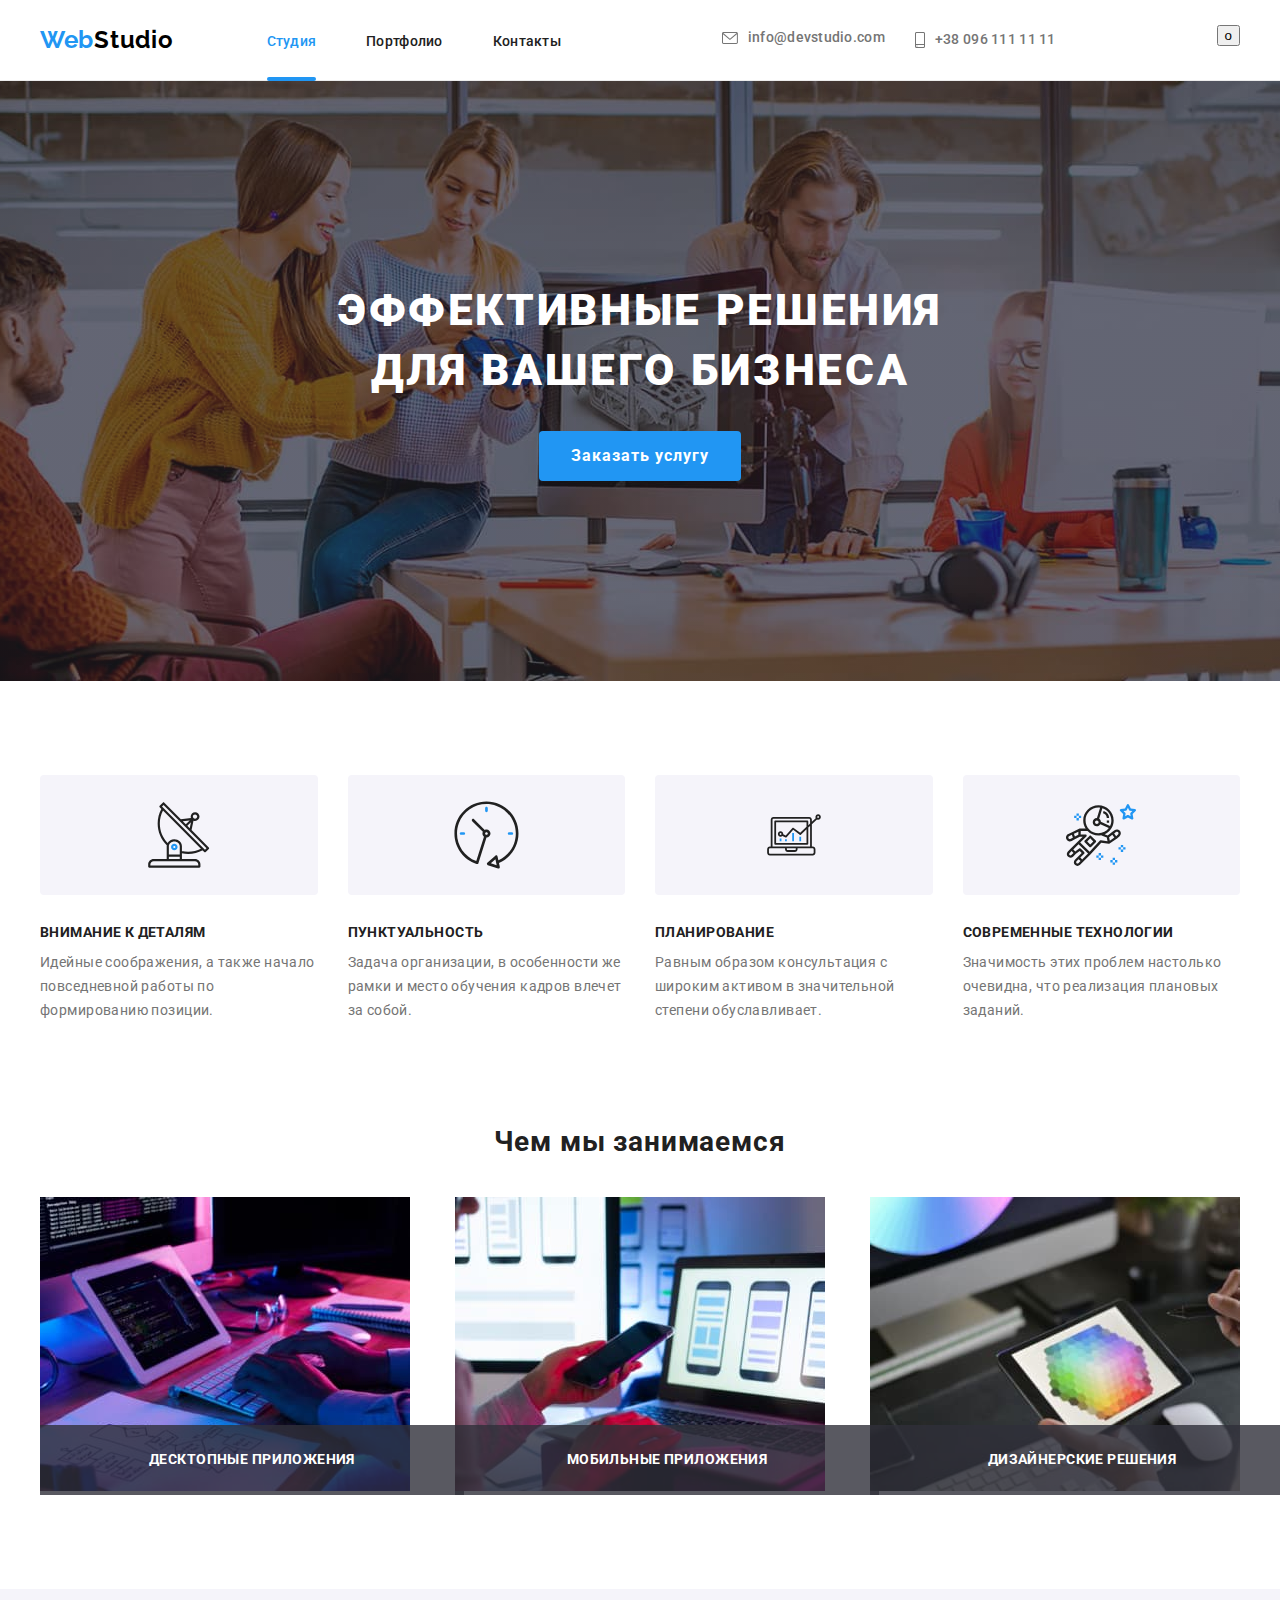
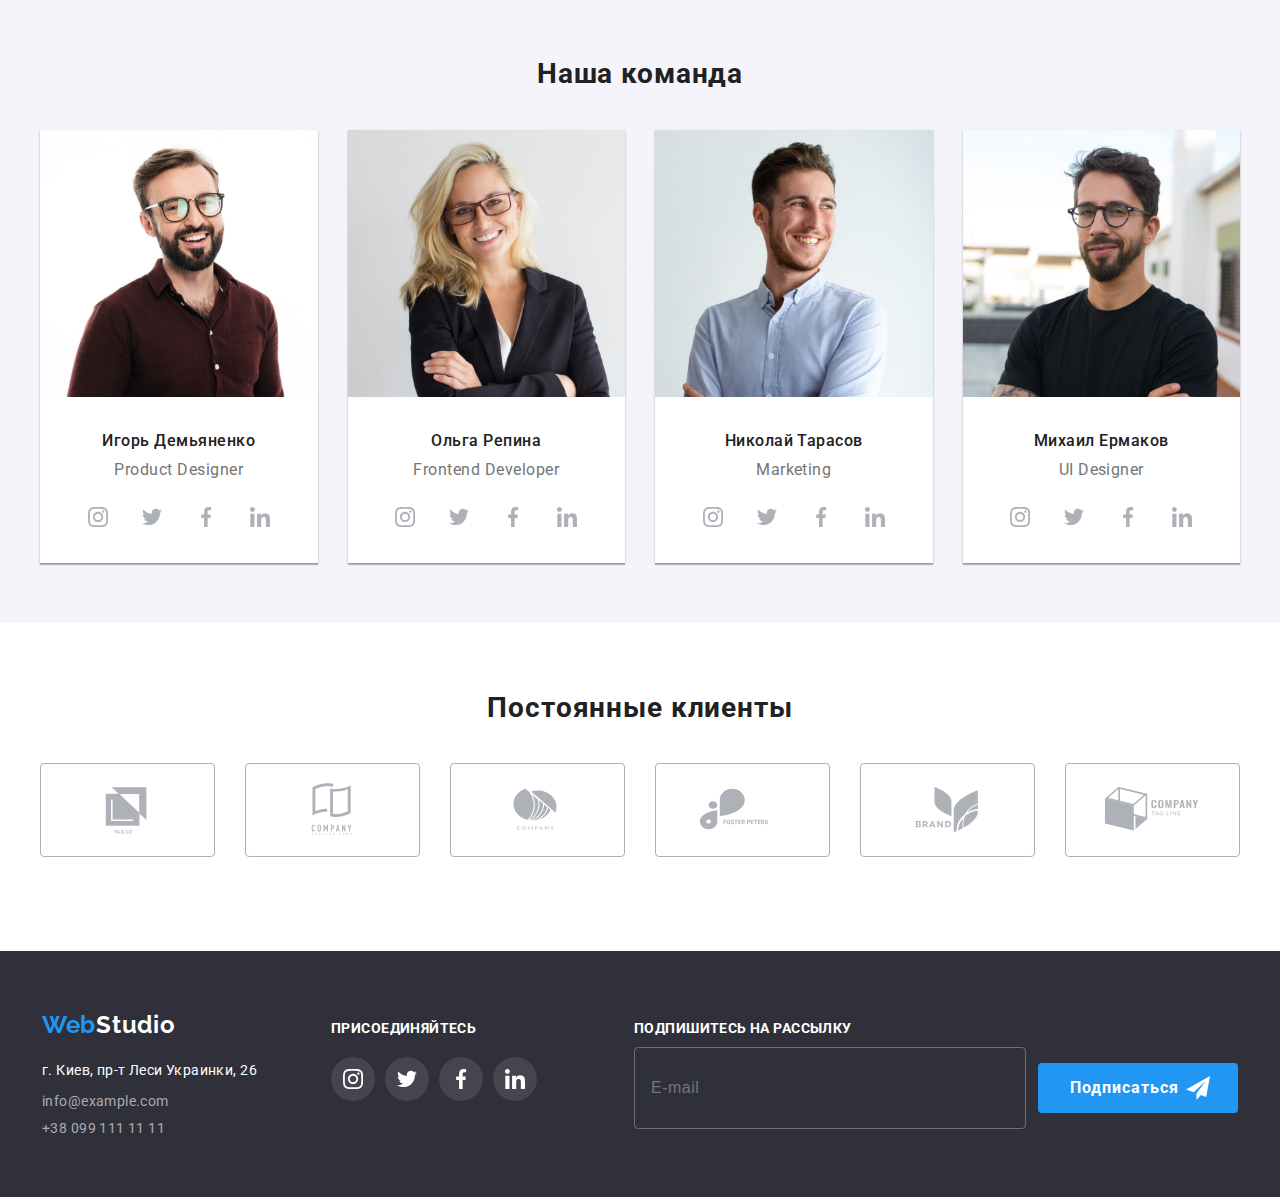
==== commit 9e6a3edf: "16/07/2022 hw8 0:09" ====
--- a/index.html
+++ b/index.html
@@ -63,21 +63,24 @@
         </ul>
         <button type="button" class="menu-open-btn">o</button>
       </div>
-      <div class="mob-menu">
+      <div class="mob-menu is-hidden">
         <div class="container">
-        <button type="button" class="menu-close-btn">X</button>
-        <ul class="mob-menu-list">
-            <li class="mob-menu__item">
-              <a href="./index.html" class="mob-menu__link link current">Студия</a>
-            </li>
-            <li class="mob-menu__item">
-              <a href="./portfolio.html" class="mob-menu__link link">Портфолио</a>
-            </li>
-            <li class="mob-menu__item">
-              <a href="" class="mob-menu__link link">Контакты</a>
-            </li>
-          </ul>
+          <div class="mob-menu__top">
+            <button type="button" class="menu-close-btn">X</button>
+            <ul class="mob-menu-list">
+              <li class="mob-menu__item">
+                <a href="./index.html" class="mob-menu__link link current">Студия</a>
+              </li>
+              <li class="mob-menu__item">
+                <a href="./portfolio.html" class="mob-menu__link link">Портфолио</a>
+              </li>
+              <li class="mob-menu__item">
+                <a href="" class="mob-menu__link link">Контакты</a>
+              </li>
+            </ul>
+          </div>
         </nav>
+      <div class="mob-menu__communication">
         <ul class="mob-menu__contacts">
           <li class="mob-menu__connect">
             <a href="tel:+380961111111" class="mob-menu__call link">
@@ -113,6 +116,7 @@
             </li>
           </ul>
         </div>
+      </div>
         </div>
 
       </div>
@@ -634,5 +638,6 @@
       </div>
     </div>
     <script src="./js/modal.js"></script>
+    <script src="./js/menu.js"></script>
   </body>
 </html>
--- a/css/main.min.css
+++ b/css/main.min.css
@@ -1 +1 @@
-:root{--primary-text-color: #757575;--tittle-text-color: #212121;--accent-color: #2196f3;--primary-bg-color: #ffffff}html{-webkit-box-sizing:border-box;box-sizing:border-box}body{background-color:var(--primary-bg-color);color:var(--primary-text-color);font-family:Roboto,sans-serif;margin:0}p,h1,h2,h3,h4,h5,h6{font-family:Roboto;margin:0}ul{list-style:none;padding:0;margin:0}img{max-width:100%;height:auto;width:100%}.link{text-decoration:none}.list{list-style:none}.visually-hidden{position:absolute;white-space:nowrap;width:1px;height:1px;overflow:hidden;border:0;padding:0;clip:rect(0 0 0 0);-webkit-clip-path:inset(50%);clip-path:inset(50%);margin:-1px}.container{width:100%;padding-left:15px;padding-right:15px;margin:auto}@media screen and (min-width: 480px){.container{max-width:480px}}@media screen and (min-width: 768px){.container{max-width:768px}}@media screen and (min-width: 1200px){.container{max-width:1200px}}.features{padding-top:60px;padding-bottom:60px}@media screen and (min-width: 1200px){.features{padding-top:94px;padding-bottom:94px}}.portfolio-section{padding-top:60px;padding-bottom:60px}@media screen and (min-width: 1200px){.portfolio-section{padding-top:94px;padding-bottom:94px}}.about{padding-bottom:94px}.logo{font-family:"Raleway",sans-serif;font-style:normal;font-weight:700;color:#000;font-size:24px;line-height:1.17;letter-spacing:.03em;text-align:center}.logo-part{color:var(--accent-color);letter-spacing:.03em}.footer-logo{color:#fff;background-color:#2f303a;letter-spacing:.03em}.button-title{font-family:inherit;font-style:normal;font-weight:700;font-size:16px;line-height:1.88;display:-webkit-box;display:-ms-flexbox;display:flex;-webkit-box-align:center;-ms-flex-align:center;align-items:center;text-align:center;letter-spacing:.06em;cursor:pointer;color:#fff;background-color:#2196f3;min-width:200px;height:50px;padding:10px 32px;margin:auto;border-radius:4px;border:0}.button-title:hover,.button-title:focus{opacity:.9;-webkit-transition:250ms cubic-bezier(0.4, 0, 0.2, 1);transition:250ms cubic-bezier(0.4, 0, 0.2, 1)}.form__button-wrap{display:-webkit-box;display:-ms-flexbox;display:flex;-webkit-box-orient:horizontal;-webkit-box-direction:reverse;-ms-flex-direction:row-reverse;flex-direction:row-reverse;position:relative}.modal-button{display:block;margin:0 auto;margin-top:30px;padding:10px 55px}.menu-list__menu-btn{font-family:inherit;font-weight:500;font-size:16px;line-height:1.62;cursor:pointer;letter-spacing:.03em;color:var(--tittle-text-color);background:#f5f4fa;padding:6px 22px;-webkit-transition:250ms cubic-bezier(0.4, 0, 0.2, 1);transition:250ms cubic-bezier(0.4, 0, 0.2, 1)}.menu-list__menu-btn{border-radius:4px;border:rgba(0,0,0,0)}.menu-list__menu-btn:hover,.menu-list__menu-btn:focus,.menu-list__menu-btn .current{color:#fff;background-color:#2196f3}.menu-list__menu-btn:hover,.menu-list__menu-btn:focus{-webkit-box-shadow:0px 3px 1px rgba(0,0,0,.1),0px 1px 2px rgba(0,0,0,.08),0px 2px 2px rgba(0,0,0,.12);box-shadow:0px 3px 1px rgba(0,0,0,.1),0px 1px 2px rgba(0,0,0,.08),0px 2px 2px rgba(0,0,0,.12)}.about-title,.team-title,.section-title{font-style:normal;font-weight:700;font-size:28px;line-height:1.8;text-align:center;letter-spacing:.03em;color:var(--tittle-text-color);margin-bottom:30px}.nav__menu{display:-webkit-box;display:-ms-flexbox;display:flex;-webkit-box-align:center;-ms-flex-align:center;align-items:center;margin:0}@media screen and (max-width: 767px){.nav__menu{display:none}}@media screen and (min-width: 768px){.nav__menu{margin-left:88px}}@media screen and (min-width: 1200px){.nav__menu{display:-webkit-box;display:-ms-flexbox;display:flex;margin-left:93px}}.nav__menu .link{font-style:normal;font-weight:500;font-size:14px;line-height:1.14;color:var(--tittle-text-color);letter-spacing:.02em;-webkit-transition:250ms cubic-bezier(0.4, 0, 0.2, 1);transition:250ms cubic-bezier(0.4, 0, 0.2, 1)}.nav__menu .menu__link:hover::after,.nav__menu .menu__link:focus::after{opacity:1}.nav__menu .link:hover,.nav__menu .link:focus{color:var(--accent-color);-webkit-transition:250ms cubic-bezier(0.4, 0, 0.2, 1);transition:250ms cubic-bezier(0.4, 0, 0.2, 1)}.nav__menu .link.current{color:var(--accent-color)}.menu__item>.link{position:relative;padding-top:32px;padding-bottom:32px}.menu__item:not(:last-child){margin-right:50px}.menu__link.current::after{content:"";position:absolute;bottom:0;display:block;width:100%;height:4px;border-radius:2px;opacity:1;background:var(--accent-color)}.menu__link::after{content:"";position:absolute;bottom:0;display:block;width:100%;height:4px;border-radius:2px;background:var(--accent-color);opacity:0;-webkit-transition:opacity 250ms cubic-bezier(0.4, 0, 0.2, 1);transition:opacity 250ms cubic-bezier(0.4, 0, 0.2, 1)}.menu__link:hover::after,.menu__link:focus::after{content:"";position:absolute;bottom:0;display:block;width:100%;height:4px;border-radius:2px;background-color:var(--accent-color)}.menu__link:hover::after,.menu__link:focus::after{content:"";position:absolute;bottom:0;display:block;width:100%;height:4px;border-radius:2px;background-color:var(--accent-color)}.page-header{border-bottom:1px solid #ececec}.page-header .container{display:-webkit-box;display:-ms-flexbox;display:flex;-webkit-box-align:center;-ms-flex-align:center;align-items:center}.nav{display:-webkit-box;display:-ms-flexbox;display:flex;padding-top:26px;padding-bottom:26px}@media screen and (max-width: 767px){.header-contacts{display:none}}@media screen and (min-width: 768px){.header-contacts{display:block;margin-left:auto}}@media screen and (min-width: 1200px){.header-contacts{display:-webkit-box;display:-ms-flexbox;display:flex;margin:0;margin-left:auto}}@media screen and (min-width: 768px){.contacts-icon:not(:last-child){margin-bottom:10px}}@media screen and (min-width: 1200px){.contacts-icon:not(:last-child){margin-bottom:0px;margin-right:30px}}.contact-list-header{display:-webkit-box;display:-ms-flexbox;display:flex;-webkit-box-align:center;-ms-flex-align:center;align-items:center;content:"";background-color:#fff;background-size:contain;font-weight:500;font-size:14px;line-height:1.14px;letter-spacing:.02em;color:var(--primary-text-color);-webkit-transition:250ms cubic-bezier(0.4, 0, 0.2, 1);transition:250ms cubic-bezier(0.4, 0, 0.2, 1)}.contact-list-header:hover,.contact-list-header:focus{color:var(--accent-color);fill:var(--accent-color)}.contact-list-header:hover .envelope-header-icon,.contact-list-header:focus .envelope-header-icon,.contact-list-header:hover .phone-header-icon,.contact-list-header:focus .phone-header-icon{color:var(--accent-color);fill:var(--accent-color);-webkit-transition:250ms cubic-bezier(0.4, 0, 0.2, 1);transition:250ms cubic-bezier(0.4, 0, 0.2, 1)}.envelope-header-icon,.phone-header-icon{display:-webkit-box;display:-ms-flexbox;display:flex;-webkit-box-align:center;-ms-flex-align:center;align-items:center;-webkit-box-pack:center;-ms-flex-pack:center;justify-content:center;background-size:contain;fill:var(--primary-text-color);margin-right:10px;-webkit-transition:250ms cubic-bezier(0.4, 0, 0.2, 1);transition:250ms cubic-bezier(0.4, 0, 0.2, 1)}.contact-list{font-style:normal;font-weight:400;font-size:14px;line-height:1.71px;letter-spacing:.03em;color:rgba(255,255,255,.6);-webkit-transition:250ms cubic-bezier(0.4, 0, 0.2, 1);transition:250ms cubic-bezier(0.4, 0, 0.2, 1)}.contact-list:hover,.contact-list:focus{color:var(--accent-color)}.menu-open-btn{display:block;margin-left:auto}.mob-menu{position:fixed;z-index:2;padding-left:25px;top:0;left:0;width:100vw;height:100vh;padding-top:21px;padding-bottom:48px;background:#fff;-webkit-box-shadow:0px 4px 8px rgba(0,0,0,.04),0px 2px 4px rgba(0,0,0,.08),0px 1px 3px rgba(0,0,0,.16);box-shadow:0px 4px 8px rgba(0,0,0,.04),0px 2px 4px rgba(0,0,0,.08),0px 1px 3px rgba(0,0,0,.16)}.mob-menu .container{display:block}.menu-close-btn{display:block;margin-left:auto;margin-bottom:8.33px}.mob-menu__item:not(:last-child){margin-bottom:32px}.mob-menu__link{font-weight:500;font-size:40px;line-height:1.175;text-align:center;letter-spacing:.02em;color:var(--tittle-text-color)}.mob-menu__contacts{margin-top:306px}.mob-menu__connect:not(:last-child){margin-bottom:32px}.mob-menu__call{font-weight:500;font-size:34px;line-height:1.175;letter-spacing:.02em;color:var(--accent-color)}.mob-menu__mail{font-weight:500;font-size:24px;line-height:1.16;letter-spacing:.02em;color:var(--primary-text-color)}.mob-menu-soc{margin-top:64px}.mob-menu-soc__list{display:-webkit-box;display:-ms-flexbox;display:flex}.mob-menu-soc__item:not(:last-child){margin-right:20px}.mob-menu-soc__link{font-weight:500;font-size:18px;line-height:1.22;letter-spacing:.02em;color:var(--accent-color)}.hero{background-size:cover;background-color:#2f303a;max-width:1600px;max-height:1600px;margin:0 auto;background-repeat:no-repeat;background-position:center;padding-top:118px;padding-bottom:118px;background-image:-webkit-gradient(linear, left top, left bottom, from(rgba(47, 48, 58, 0.4)), to(rgba(47, 48, 58, 0.4))),url(/images/hero-bg-mob.jpg);background-image:linear-gradient(rgba(47, 48, 58, 0.4), rgba(47, 48, 58, 0.4)),url(/images/hero-bg-mob.jpg)}@media(min-device-pixel-ratio: 2),(-webkit-min-device-pixel-ratio: 2),(min-resolution: 192dpi),(min-resolution: 2dppx){.hero{background-color:#2f303a;background-image:-webkit-gradient(linear, left top, left bottom, from(rgba(47, 48, 58, 0.4)), to(rgba(47, 48, 58, 0.4))),url(/images/hero-bg-mob-2x.jpg);background-image:linear-gradient(rgba(47, 48, 58, 0.4), rgba(47, 48, 58, 0.4)),url(/images/hero-bg-mob-2x.jpg)}}@media screen and (min-width: 768px){.hero{background-image:-webkit-gradient(linear, left top, left bottom, from(rgba(47, 48, 58, 0.4)), to(rgba(47, 48, 58, 0.4))),url(/images/hero-bg-tab.jpg);background-image:linear-gradient(rgba(47, 48, 58, 0.4), rgba(47, 48, 58, 0.4)),url(/images/hero-bg-tab.jpg)}}@media screen and (min-width: 768px)and (min-device-pixel-ratio: 2),screen and (min-width: 768px)and (-webkit-min-device-pixel-ratio: 2),screen and (min-width: 768px)and (min-resolution: 192dpi),screen and (min-width: 768px)and (min-resolution: 2dppx){.hero{background-color:#2f303a;background-image:-webkit-gradient(linear, left top, left bottom, from(rgba(47, 48, 58, 0.4)), to(rgba(47, 48, 58, 0.4))),url(/images/hero-bg-tab-2x.jpg);background-image:linear-gradient(rgba(47, 48, 58, 0.4), rgba(47, 48, 58, 0.4)),url(/images/hero-bg-tab-2x.jpg)}}@media screen and (min-width: 1200px){.hero{padding-top:200px;padding-bottom:200px;background-image:-webkit-gradient(linear, left top, left bottom, from(rgba(47, 48, 58, 0.4)), to(rgba(47, 48, 58, 0.4))),url(/images/hero-bg.jpg);background-image:linear-gradient(rgba(47, 48, 58, 0.4), rgba(47, 48, 58, 0.4)),url(/images/hero-bg.jpg)}}@media screen and (min-width: 1200px)and (min-device-pixel-ratio: 2),screen and (min-width: 1200px)and (-webkit-min-device-pixel-ratio: 2),screen and (min-width: 1200px)and (min-resolution: 192dpi),screen and (min-width: 1200px)and (min-resolution: 2dppx){.hero{background-color:#2f303a;background-image:-webkit-gradient(linear, left top, left bottom, from(rgba(47, 48, 58, 0.4)), to(rgba(47, 48, 58, 0.4))),url(/images/hero-bg-2x.jpg);background-image:linear-gradient(rgba(47, 48, 58, 0.4), rgba(47, 48, 58, 0.4)),url(/images/hero-bg-2x.jpg)}}.hero-title{font-weight:900;font-size:26px;line-height:1.61;text-align:center;letter-spacing:.06em;text-transform:uppercase;color:#fff;width:360px;height:84px;-webkit-box-align:center;-ms-flex-align:center;align-items:center;margin:auto;margin-bottom:30px}@media screen and (max-width: 480px){.hero-title{width:auto;height:auto}}@media screen and (min-width: 1200px){.hero-title{font-weight:900;font-size:44px;line-height:1.36;text-align:center;letter-spacing:.06em;text-transform:uppercase;color:#fff;width:696px;height:120px}}@media screen and (min-width: 768px){.feature{display:-webkit-box;display:-ms-flexbox;display:flex;-ms-flex-wrap:wrap;flex-wrap:wrap;gap:30px}}@media screen and (min-width: 768px){.feature__item-list{width:calc((100% - 30px)/2)}}@media screen and (min-width: 1200px){.feature__item-list{width:calc((100% - 90px)/4)}}.features-icon{display:-webkit-box;display:-ms-flexbox;display:flex;-webkit-box-pack:center;-ms-flex-pack:center;justify-content:center;-webkit-box-align:center;-ms-flex-align:center;align-items:center;margin-bottom:30px;width:100%;height:120px;background-color:#f5f4fa;border-radius:4px}.feature-item{font-style:normal;font-weight:700;font-size:14px;line-height:1.14;letter-spacing:.03em;text-transform:uppercase;color:var(--tittle-text-color);margin-bottom:10px;display:-webkit-box;display:-ms-flexbox;display:flex;-webkit-box-pack:center;-ms-flex-pack:center;justify-content:center}@media screen and (min-width: 768px){.feature-item{max-width:768px;-webkit-box-pack:start;-ms-flex-pack:start;justify-content:flex-start}}.feature-list{font-weight:400;font-size:14px;line-height:1.71;letter-spacing:.03em;margin-bottom:30px}@media screen and (min-width: 768px){.feature-list{margin:0}}.about{display:none}@media screen and (min-width: 1200px){.about{display:block}}.pic-items{display:-webkit-box;display:-ms-flexbox;display:flex;-webkit-box-pack:justify;-ms-flex-pack:justify;justify-content:space-between;margin:0}.pic-items__caption{position:absolute;padding:27px;bottom:0px;width:100%;font-weight:700;font-size:14px;line-height:1.14;text-align:center;letter-spacing:.03em;text-transform:uppercase;color:var(--primary-bg-color);background:rgba(47,48,58,.8)}.pic-items__img{position:relative}.pic-items__img:not(:last-child){margin-right:30px}.employees{background-color:#f5f4fa;padding-top:60px;padding-bottom:60px}.teammates-items{width:auto;margin:0;display:-webkit-box;display:-ms-flexbox;display:flex;-ms-flex-wrap:wrap;flex-wrap:wrap}@media screen and (min-width: 768px){.teammates-items{gap:30px}}@media screen and (min-width: 1200px){.teammates-items{gap:30px}}.teammates-items__list{width:100%;margin-bottom:30px;background-color:var(--primary-bg-color);-webkit-box-shadow:0px 1px 3px rgba(0,0,0,.12),0px 1px 1px rgba(0,0,0,.14),0px 2px 1px rgba(0,0,0,.2);box-shadow:0px 1px 3px rgba(0,0,0,.12),0px 1px 1px rgba(0,0,0,.14),0px 2px 1px rgba(0,0,0,.2)}@media screen and (min-width: 768px){.teammates-items__list{margin:0;-ms-flex-preferred-size:calc((100% - 30px)/2);flex-basis:calc((100% - 30px)/2)}}@media screen and (min-width: 1200px){.teammates-items__list{-ms-flex-preferred-size:calc((100% - 90px)/4);flex-basis:calc((100% - 90px)/4)}}.caption{font-weight:500;font-size:16px;line-height:1.19;letter-spacing:.03em;color:var(--tittle-text-color);margin-bottom:10px}.job-title{font-size:16px;line-height:1.19;letter-spacing:.03em;margin-bottom:16px}.caption-job{text-align:center;padding-top:30px}.teammate-soc{display:-webkit-box;display:-ms-flexbox;display:flex;-webkit-box-pack:center;-ms-flex-pack:center;justify-content:center;padding-bottom:24px}.teammate-soc__item{width:44px;height:44px;margin-left:10px}.teammate-soc__item:first-child{margin-left:0}.teammate-soc__link{display:-webkit-box;display:-ms-flexbox;display:flex;-webkit-box-align:center;-ms-flex-align:center;align-items:center;-webkit-box-pack:center;-ms-flex-pack:center;justify-content:center;width:100%;height:100%;border-radius:50%;color:#afb1b8;-webkit-transition:background-color 250ms cubic-bezier(0.4, 0, 0.2, 1);transition:background-color 250ms cubic-bezier(0.4, 0, 0.2, 1)}.teammate-soc__link:hover,.teammate-soc__link:focus{background-color:#2196f3;color:var(--primary-bg-color)}.employees-soc-icon{fill:currentColor}.clients{padding-top:60px;padding-bottom:94px}.customer{display:-webkit-box;display:-ms-flexbox;display:flex;-ms-flex-wrap:wrap;flex-wrap:wrap;gap:30px}.customer__item{width:100%;-ms-flex-preferred-size:calc((100% - 30px)/2);flex-basis:calc((100% - 30px)/2)}@media screen and (min-width: 768px){.customer__item{max-width:768px;-ms-flex-preferred-size:calc((100% - 60px)/3);flex-basis:calc((100% - 60px)/3)}}@media screen and (min-width: 1200px){.customer__item{-ms-flex-preferred-size:calc((100% - 150px)/6);flex-basis:calc((100% - 150px)/6)}}.customer__icon{display:-webkit-box;display:-ms-flexbox;display:flex;-webkit-box-pack:center;-ms-flex-pack:center;justify-content:center;-webkit-box-align:center;-ms-flex-align:center;align-items:center;height:92px;fill:#afb1b8;border:1px solid #afb1b8;border-radius:4px;-webkit-transition:250ms cubic-bezier(0.4, 0, 0.2, 1);transition:250ms cubic-bezier(0.4, 0, 0.2, 1)}.customer__icon:hover,.customer__icon:focus{fill:var(--accent-color);border-color:var(--accent-color)}.page-footer{background-color:#2f303a;padding-top:60px;padding-bottom:60px}.container.footer{-webkit-box-align:baseline;-ms-flex-align:baseline;align-items:baseline}@media screen and (min-width: 768px){.container.footer{display:-webkit-box;display:-ms-flexbox;display:flex;-ms-flex-pack:distribute;justify-content:space-around;-ms-flex-wrap:wrap;flex-wrap:wrap}}@media screen and (min-width: 1200px){.container.footer{display:-webkit-box;display:-ms-flexbox;display:flex;-webkit-box-align:baseline;-ms-flex-align:baseline;align-items:baseline}}.container-footer{display:block;-webkit-box-align:center;-ms-flex-align:center;align-items:center;-webkit-box-pack:center;-ms-flex-pack:center;justify-content:center;text-align:center}@media screen and (min-width: 1200px){.container-footer{text-align:start}}.footer-contacts{display:block;margin-top:20px}.footer-contacts__item:not(:last-child){margin-bottom:8px}.address{font-style:normal;font-weight:400;font-size:14px;line-height:1.71;letter-spacing:.03em;color:#fff}.footer-soc__title{display:block;-webkit-box-align:center;-ms-flex-align:center;align-items:center;-webkit-box-pack:start;-ms-flex-pack:start;justify-content:flex-start;text-align:center;margin-bottom:20px;font-weight:700;font-size:14px;line-height:1.14;letter-spacing:.03em;text-transform:uppercase;color:var(--primary-bg-color)}@media screen and (min-width: 1200px){.footer-soc__title{text-align:start}}.footer-soc{display:block;-webkit-box-align:center;-ms-flex-align:center;align-items:center;-webkit-box-pack:center;-ms-flex-pack:center;justify-content:center;text-align:center;margin-top:60px}@media screen and (min-width: 768px){.footer-soc{margin:0}}@media screen and (min-width: 1200px){.footer-soc{margin-left:70px}}.footer-soc__list{display:-webkit-box;display:-ms-flexbox;display:flex;-webkit-box-pack:center;-ms-flex-pack:center;justify-content:center}.footer-soc__item{width:44px;height:44px;margin-left:10px}.footer-soc__item:first-child{margin-left:0}.footer-soc__link{display:-webkit-box;display:-ms-flexbox;display:flex;-webkit-box-align:center;-ms-flex-align:center;align-items:center;-webkit-box-pack:center;-ms-flex-pack:center;justify-content:center;width:100%;height:100%;border-radius:50%;background-color:rgba(255,255,255,.1);-webkit-transition:250ms cubic-bezier(0.4, 0, 0.2, 1);transition:250ms cubic-bezier(0.4, 0, 0.2, 1)}.footer-soc__link:hover,.footer-soc__link:focus{background-color:var(--accent-color)}.footer-soc__icon{fill:var(--primary-bg-color)}.subscribe{margin-top:60px}@media screen and (min-width: 1200px){.subscribe{margin-left:93px;margin-top:0}}.subscribe__title{display:block;-webkit-box-align:center;-ms-flex-align:center;align-items:center;-webkit-box-pack:start;-ms-flex-pack:start;justify-content:flex-start;text-align:center;margin-bottom:20px;font-weight:700;font-size:14px;line-height:1.14;letter-spacing:.03em;text-transform:uppercase;color:var(--primary-bg-color)}@media screen and (min-width: 1200px){.subscribe__title{text-align:start;margin-bottom:10px}}.send-icon{position:absolute;right:76px;top:50%;-webkit-transform:translateY(-50%);transform:translateY(-50%)}@media screen and (min-width: 480px){.send-icon{right:156px}}@media screen and (min-width: 768px){.send-icon{right:156px}}@media screen and (min-width: 1200px){.send-icon{right:28px}}@media screen and (min-width: 1200px){.form{display:-webkit-box;display:-ms-flexbox;display:flex}}.form__input{width:100%;height:50px;margin-bottom:20px;padding:15px 16px;background:rgba(0,0,0,0);border:1px solid rgba(255,255,255,.3);border-radius:4px;outline:rgba(0,0,0,0);font-weight:400;font-size:16px;line-height:1.25;letter-spacing:.03em;color:rgba(255,255,255,.6)}@media screen and (min-width: 480px){.form__input{width:450px}}@media screen and (min-width: 768px){.form__input{width:450px}}@media screen and (min-width: 1200px){.form__input{width:358px;height:50px;margin-right:12px;margin-bottom:0;padding:15px 16px}}.backdrop{position:fixed;top:0;left:0;width:100%;height:100%;background-color:rgba(0,0,0,.2);-webkit-transition:250ms cubic-bezier(0.4, 0, 0.2, 1);transition:250ms cubic-bezier(0.4, 0, 0.2, 1)}.backdrop.is-hidden .modal{-webkit-transform:translate(-50%, -50%) scale(0);transform:translate(-50%, -50%) scale(0)}.modal{position:absolute;top:50%;left:50%;-webkit-transform:translate(-50%, -50%) scale(1);transform:translate(-50%, -50%) scale(1);width:528px;min-height:581px;background-color:var(--primary-bg-color);border-radius:4px;padding:40px;-webkit-transition:-webkit-transform 250ms cubic-bezier(0.4, 0, 0.2, 1);transition:-webkit-transform 250ms cubic-bezier(0.4, 0, 0.2, 1);transition:transform 250ms cubic-bezier(0.4, 0, 0.2, 1);transition:transform 250ms cubic-bezier(0.4, 0, 0.2, 1), -webkit-transform 250ms cubic-bezier(0.4, 0, 0.2, 1)}.modal-close{position:absolute;right:8px;top:8px;width:30px;height:30px;border:1px solid rgba(0,0,0,.1);border-radius:50%;cursor:pointer;background-color:rgba(0,0,0,0);display:-webkit-box;display:-ms-flexbox;display:flex;-webkit-box-align:center;-ms-flex-align:center;align-items:center;-webkit-box-pack:center;-ms-flex-pack:center;justify-content:center}.modal-close:hover{fill:var(--accent-color);-webkit-transition:250ms cubic-bezier(0.4, 0, 0.2, 1);transition:250ms cubic-bezier(0.4, 0, 0.2, 1)}.is-hidden{opacity:0;visibility:hidden;pointer-events:none}.modal-title{font-style:normal;font-weight:700;font-size:20px;line-height:1.15;text-align:center;letter-spacing:.03em;color:var(--tittle-text-color);margin-bottom:12px}.modal-input{width:100%;height:40px;padding-left:42px;background-color:rgba(0,0,0,0);outline:rgba(0,0,0,0);cursor:pointer;border:1px solid rgba(33,33,33,.2);border-radius:4px}.modal-input:focus{border-color:var(--accent-color);-webkit-transition:250ms cubic-bezier(0.4, 0, 0.2, 1);transition:250ms cubic-bezier(0.4, 0, 0.2, 1)}.modal-input:focus+.input-icon{fill:var(--accent-color);-webkit-transition:250ms cubic-bezier(0.4, 0, 0.2, 1);transition:250ms cubic-bezier(0.4, 0, 0.2, 1)}.input-icon{position:absolute;left:12px;top:50%;-webkit-transform:translateY(-50%);transform:translateY(-50%)}.modal-field{margin-bottom:10px}.modal-field__label{display:block;font-weight:400;font-size:12px;line-height:1.16;letter-spacing:.01em;color:var(--primary-text-color);margin-bottom:4px}.modal-field__text{display:-webkit-box;display:-ms-flexbox;display:flex;-webkit-box-pack:center;-ms-flex-pack:center;justify-content:center;margin-top:20px}.modal-field__placeholder-text{resize:none;width:100%;height:120px;border:1px solid rgba(33,33,33,.2);border-radius:4px;padding:12px 16px;outline:rgba(0,0,0,0);font-weight:400;font-size:14px;line-height:1.14px;letter-spacing:.01em;cursor:pointer}.modal-field__placeholder-text:focus{border-color:var(--accent-color);padding:12px 16px;-webkit-transition:250ms cubic-bezier(0.4, 0, 0.2, 1);transition:250ms cubic-bezier(0.4, 0, 0.2, 1)}.modal-field__placeholder-text::-webkit-input-placeholder{font-weight:400;font-size:12px;line-height:1.14px;letter-spacing:.01em;color:rgba(117,117,117,.5)}.modal-field__placeholder-text::-moz-placeholder{font-weight:400;font-size:12px;line-height:1.14px;letter-spacing:.01em;color:rgba(117,117,117,.5)}.modal-field__placeholder-text:-ms-input-placeholder{font-weight:400;font-size:12px;line-height:1.14px;letter-spacing:.01em;color:rgba(117,117,117,.5)}.modal-field__placeholder-text::-ms-input-placeholder{font-weight:400;font-size:12px;line-height:1.14px;letter-spacing:.01em;color:rgba(117,117,117,.5)}.modal-field__placeholder-text::placeholder{font-weight:400;font-size:12px;line-height:1.14px;letter-spacing:.01em;color:rgba(117,117,117,.5)}.modal-field__input-check:checked+.check-text span{background-color:var(--accent-color);border:none}.modal-field__input-check:checked+.check-text .check-icon{fill:var(--primary-bg-color);-webkit-transition:250ms cubic-bezier(0.4, 0, 0.2, 1);transition:250ms cubic-bezier(0.4, 0, 0.2, 1)}.input-wrap{position:relative}.check-text{font-weight:400;font-size:14px;line-height:1.71;letter-spacing:.03em;color:var(--primary-text-color);display:-webkit-box;display:-ms-flexbox;display:flex;-webkit-box-align:center;-ms-flex-align:center;align-items:center}.check-text a{color:var(--accent-color)}.check-text span{width:16px;height:15px;border:1px solid var(--tittle-text-color);border-radius:2px;margin-right:7px;display:-webkit-box;display:-ms-flexbox;display:flex;-webkit-box-align:center;-ms-flex-align:center;align-items:center;-webkit-box-pack:center;-ms-flex-pack:center;justify-content:center}.check-icon{fill:rgba(0,0,0,0)}.exemples{display:-webkit-box;display:-ms-flexbox;display:flex;-ms-flex-wrap:wrap;flex-wrap:wrap;gap:30px}@media screen and (min-width: 480px){.exemples{display:-webkit-box;display:-ms-flexbox;display:flex;-ms-flex-wrap:wrap;flex-wrap:wrap;gap:30px}}.exemples__card{width:100%;border:1px solid #eee;cursor:pointer}@media screen and (min-width: 768px){.exemples__card{-ms-flex-preferred-size:calc((100% - 30px)/2);flex-basis:calc((100% - 30px)/2)}}@media screen and (min-width: 1200px){.exemples__card{-ms-flex-preferred-size:calc((100% - 60px)/3);flex-basis:calc((100% - 60px)/3)}}.exemples__card:hover .exemples-hover-text{-webkit-transform:translateY(0);transform:translateY(0)}.exemples__card:hover,.exemples__card:focus{-webkit-box-shadow:0px 1px 1px rgba(0,0,0,.12),0px 4px 4px rgba(0,0,0,.06),1px 4px 6px rgba(0,0,0,.16);box-shadow:0px 1px 1px rgba(0,0,0,.12),0px 4px 4px rgba(0,0,0,.06),1px 4px 6px rgba(0,0,0,.16)}.sample-caption{padding-top:20px;padding-bottom:20px;padding-left:24px;padding-right:24px}.exemple-caption{font-size:18px;line-height:2;color:var(--tittle-text-color);letter-spacing:.06em}.exemple-type{font-size:16px;line-height:1.88;letter-spacing:.03em;color:var(--primary-text-color)}.exemples-hover-wrap{position:relative;overflow:hidden}.exemples-hover-text{position:absolute;top:0;font-style:normal;font-size:18px;color:var(--primary-bg-color);line-height:1.55;font-weight:400;background-color:rgba(33,150,243,.9);padding:64px 24px;height:100%;-webkit-transform:translateY(100%);transform:translateY(100%);-webkit-transition:-webkit-transform 250ms cubic-bezier(0.4, 0, 0.2, 1);transition:-webkit-transform 250ms cubic-bezier(0.4, 0, 0.2, 1);transition:transform 250ms cubic-bezier(0.4, 0, 0.2, 1);transition:transform 250ms cubic-bezier(0.4, 0, 0.2, 1), -webkit-transform 250ms cubic-bezier(0.4, 0, 0.2, 1)}@media screen and (min-width: 480px){.menu-list{display:-webkit-box;display:-ms-flexbox;display:flex;-ms-flex-wrap:wrap;flex-wrap:wrap;row-gap:15px;-webkit-box-pack:start;-ms-flex-pack:start;justify-content:flex-start;padding-bottom:40px}.menu-list__item{margin-right:8px}}@media screen and (min-width: 768px){.menu-list{display:-webkit-box;display:-ms-flexbox;display:flex;-webkit-box-pack:center;-ms-flex-pack:center;justify-content:center;padding-bottom:30px}.menu-list__item:not(:last-child){margin-right:8px}}@media screen and (min-width: 1200px){.menu-list{display:-webkit-box;display:-ms-flexbox;display:flex;-webkit-box-pack:center;-ms-flex-pack:center;justify-content:center;padding-bottom:50px}.menu-list__item:not(:last-child){margin-right:8px}}/*# sourceMappingURL=main.min.css.map */+:root{--primary-text-color: #757575;--tittle-text-color: #212121;--accent-color: #2196f3;--primary-bg-color: #ffffff}html{-webkit-box-sizing:border-box;box-sizing:border-box}body{background-color:var(--primary-bg-color);color:var(--primary-text-color);font-family:Roboto,sans-serif;margin:0}p,h1,h2,h3,h4,h5,h6{font-family:Roboto;margin:0}ul{list-style:none;padding:0;margin:0}img{max-width:100%;height:auto;width:100%}.link{text-decoration:none}.list{list-style:none}.visually-hidden{position:absolute;white-space:nowrap;width:1px;height:1px;overflow:hidden;border:0;padding:0;clip:rect(0 0 0 0);-webkit-clip-path:inset(50%);clip-path:inset(50%);margin:-1px}.container{width:100%;padding-left:15px;padding-right:15px;margin:auto}@media screen and (min-width: 480px){.container{max-width:480px}}@media screen and (min-width: 768px){.container{max-width:768px}}@media screen and (min-width: 1200px){.container{max-width:1200px}}.features{padding-top:60px;padding-bottom:60px}@media screen and (min-width: 1200px){.features{padding-top:94px;padding-bottom:94px}}.portfolio-section{padding-top:60px;padding-bottom:60px}@media screen and (min-width: 1200px){.portfolio-section{padding-top:94px;padding-bottom:94px}}.about{padding-bottom:94px}.logo{font-family:"Raleway",sans-serif;font-style:normal;font-weight:700;color:#000;font-size:24px;line-height:1.17;letter-spacing:.03em;text-align:center}.logo-part{color:var(--accent-color);letter-spacing:.03em}.footer-logo{color:#fff;background-color:#2f303a;letter-spacing:.03em}.button-title{font-family:inherit;font-style:normal;font-weight:700;font-size:16px;line-height:1.88;display:-webkit-box;display:-ms-flexbox;display:flex;-webkit-box-align:center;-ms-flex-align:center;align-items:center;text-align:center;letter-spacing:.06em;cursor:pointer;color:#fff;background-color:#2196f3;min-width:200px;height:50px;padding:10px 32px;margin:auto;border-radius:4px;border:0}.button-title:hover,.button-title:focus{opacity:.9;-webkit-transition:250ms cubic-bezier(0.4, 0, 0.2, 1);transition:250ms cubic-bezier(0.4, 0, 0.2, 1)}.form__button-wrap{display:-webkit-box;display:-ms-flexbox;display:flex;-webkit-box-orient:horizontal;-webkit-box-direction:reverse;-ms-flex-direction:row-reverse;flex-direction:row-reverse;position:relative}.modal-button{display:block;margin:0 auto;margin-top:30px;padding:10px 55px}.menu-list__menu-btn{font-family:inherit;font-weight:500;font-size:16px;line-height:1.62;cursor:pointer;letter-spacing:.03em;color:var(--tittle-text-color);background:#f5f4fa;padding:6px 22px;-webkit-transition:250ms cubic-bezier(0.4, 0, 0.2, 1);transition:250ms cubic-bezier(0.4, 0, 0.2, 1)}.menu-list__menu-btn{border-radius:4px;border:rgba(0,0,0,0)}.menu-list__menu-btn:hover,.menu-list__menu-btn:focus,.menu-list__menu-btn .current{color:#fff;background-color:#2196f3}.menu-list__menu-btn:hover,.menu-list__menu-btn:focus{-webkit-box-shadow:0px 3px 1px rgba(0,0,0,.1),0px 1px 2px rgba(0,0,0,.08),0px 2px 2px rgba(0,0,0,.12);box-shadow:0px 3px 1px rgba(0,0,0,.1),0px 1px 2px rgba(0,0,0,.08),0px 2px 2px rgba(0,0,0,.12)}.about-title,.team-title,.section-title{font-style:normal;font-weight:700;font-size:28px;line-height:1.8;text-align:center;letter-spacing:.03em;color:var(--tittle-text-color);margin-bottom:30px}.nav__menu{display:-webkit-box;display:-ms-flexbox;display:flex;-webkit-box-align:center;-ms-flex-align:center;align-items:center;margin:0}@media screen and (max-width: 767px){.nav__menu{display:none}}@media screen and (min-width: 768px){.nav__menu{margin-left:88px}}@media screen and (min-width: 1200px){.nav__menu{display:-webkit-box;display:-ms-flexbox;display:flex;margin-left:93px}}.nav__menu .link{font-style:normal;font-weight:500;font-size:14px;line-height:1.14;color:var(--tittle-text-color);letter-spacing:.02em;-webkit-transition:250ms cubic-bezier(0.4, 0, 0.2, 1);transition:250ms cubic-bezier(0.4, 0, 0.2, 1)}.nav__menu .menu__link:hover::after,.nav__menu .menu__link:focus::after{opacity:1}.nav__menu .link:hover,.nav__menu .link:focus{color:var(--accent-color);-webkit-transition:250ms cubic-bezier(0.4, 0, 0.2, 1);transition:250ms cubic-bezier(0.4, 0, 0.2, 1)}.nav__menu .link.current{color:var(--accent-color)}.menu__item>.link{position:relative;padding-top:32px;padding-bottom:32px}.menu__item:not(:last-child){margin-right:50px}.menu__link.current::after{content:"";position:absolute;bottom:0;display:block;width:100%;height:4px;border-radius:2px;opacity:1;background:var(--accent-color)}.menu__link::after{content:"";position:absolute;bottom:0;display:block;width:100%;height:4px;border-radius:2px;background:var(--accent-color);opacity:0;-webkit-transition:opacity 250ms cubic-bezier(0.4, 0, 0.2, 1);transition:opacity 250ms cubic-bezier(0.4, 0, 0.2, 1)}.menu__link:hover::after,.menu__link:focus::after{content:"";position:absolute;bottom:0;display:block;width:100%;height:4px;border-radius:2px;background-color:var(--accent-color)}.menu__link:hover::after,.menu__link:focus::after{content:"";position:absolute;bottom:0;display:block;width:100%;height:4px;border-radius:2px;background-color:var(--accent-color)}.page-header{border-bottom:1px solid #ececec}.page-header .container{display:-webkit-box;display:-ms-flexbox;display:flex;-webkit-box-align:center;-ms-flex-align:center;align-items:center}.nav{display:-webkit-box;display:-ms-flexbox;display:flex;padding-top:26px;padding-bottom:26px}@media screen and (max-width: 767px){.header-contacts{display:none}}@media screen and (min-width: 768px){.header-contacts{display:block;margin-left:auto}}@media screen and (min-width: 1200px){.header-contacts{display:-webkit-box;display:-ms-flexbox;display:flex;margin:0;margin-left:auto}}@media screen and (min-width: 768px){.contacts-icon:not(:last-child){margin-bottom:10px}}@media screen and (min-width: 1200px){.contacts-icon:not(:last-child){margin-bottom:0px;margin-right:30px}}.contact-list-header{display:-webkit-box;display:-ms-flexbox;display:flex;-webkit-box-align:center;-ms-flex-align:center;align-items:center;content:"";background-color:#fff;background-size:contain;font-weight:500;font-size:14px;line-height:1.14px;letter-spacing:.02em;color:var(--primary-text-color);-webkit-transition:250ms cubic-bezier(0.4, 0, 0.2, 1);transition:250ms cubic-bezier(0.4, 0, 0.2, 1)}.contact-list-header:hover,.contact-list-header:focus{color:var(--accent-color);fill:var(--accent-color)}.contact-list-header:hover .envelope-header-icon,.contact-list-header:focus .envelope-header-icon,.contact-list-header:hover .phone-header-icon,.contact-list-header:focus .phone-header-icon{color:var(--accent-color);fill:var(--accent-color);-webkit-transition:250ms cubic-bezier(0.4, 0, 0.2, 1);transition:250ms cubic-bezier(0.4, 0, 0.2, 1)}.envelope-header-icon,.phone-header-icon{display:-webkit-box;display:-ms-flexbox;display:flex;-webkit-box-align:center;-ms-flex-align:center;align-items:center;-webkit-box-pack:center;-ms-flex-pack:center;justify-content:center;background-size:contain;fill:var(--primary-text-color);margin-right:10px;-webkit-transition:250ms cubic-bezier(0.4, 0, 0.2, 1);transition:250ms cubic-bezier(0.4, 0, 0.2, 1)}.contact-list{font-style:normal;font-weight:400;font-size:14px;line-height:1.71px;letter-spacing:.03em;color:rgba(255,255,255,.6);-webkit-transition:250ms cubic-bezier(0.4, 0, 0.2, 1);transition:250ms cubic-bezier(0.4, 0, 0.2, 1)}.contact-list:hover,.contact-list:focus{color:var(--accent-color)}.mob-menu{position:fixed;z-index:2;padding-left:25px;top:0;left:0;width:100vw;height:100vh;padding-top:21px;padding-bottom:48px;background:#fff;-webkit-box-shadow:0px 4px 8px rgba(0,0,0,.04),0px 2px 4px rgba(0,0,0,.08),0px 1px 3px rgba(0,0,0,.16);box-shadow:0px 4px 8px rgba(0,0,0,.04),0px 2px 4px rgba(0,0,0,.08),0px 1px 3px rgba(0,0,0,.16)}.mob-menu .container{display:-webkit-box;display:-ms-flexbox;display:flex;-webkit-box-orient:vertical;-webkit-box-direction:normal;-ms-flex-direction:column;flex-direction:column;height:100%;-webkit-box-pack:justify;-ms-flex-pack:justify;justify-content:space-between;-webkit-box-align:unset;-ms-flex-align:unset;align-items:unset}.mob-menu__contacts{margin-top:50px}.menu-open-btn{display:block;margin-left:auto;margin-bottom:8.33px}.menu-close-btn{display:block;margin-left:auto}.mob-menu__item:not(:last-child){margin-bottom:32px}.mob-menu__link{font-weight:500;font-size:40px;line-height:1.175;text-align:center;letter-spacing:.02em;color:var(--tittle-text-color)}.mob-menu__connect:not(:last-child){margin-bottom:32px}.mob-menu__call{font-weight:500;font-size:34px;line-height:1.175;letter-spacing:.02em;color:var(--accent-color)}.mob-menu__mail{font-weight:500;font-size:24px;line-height:1.16;letter-spacing:.02em;color:var(--primary-text-color)}.mob-menu-soc{margin-top:64px}.mob-menu-soc__list{display:-webkit-box;display:-ms-flexbox;display:flex}.mob-menu-soc__item:not(:last-child){border-right:1px solid rgba(33,33,33,.2);margin-right:10px}.mob-menu-soc__link{display:-webkit-box;display:-ms-flexbox;display:flex;font-weight:500;font-size:18px;line-height:1.22;letter-spacing:.02em;color:var(--accent-color);padding-right:10px}.hero{background-size:cover;background-color:#2f303a;max-width:1600px;max-height:1600px;margin:0 auto;background-repeat:no-repeat;background-position:center;padding-top:118px;padding-bottom:118px;background-image:-webkit-gradient(linear, left top, left bottom, from(rgba(47, 48, 58, 0.4)), to(rgba(47, 48, 58, 0.4))),url(/images/hero-bg-mob.jpg);background-image:linear-gradient(rgba(47, 48, 58, 0.4), rgba(47, 48, 58, 0.4)),url(/images/hero-bg-mob.jpg)}@media(min-device-pixel-ratio: 2),(-webkit-min-device-pixel-ratio: 2),(min-resolution: 192dpi),(min-resolution: 2dppx){.hero{background-color:#2f303a;background-image:-webkit-gradient(linear, left top, left bottom, from(rgba(47, 48, 58, 0.4)), to(rgba(47, 48, 58, 0.4))),url(/images/hero-bg-mob-2x.jpg);background-image:linear-gradient(rgba(47, 48, 58, 0.4), rgba(47, 48, 58, 0.4)),url(/images/hero-bg-mob-2x.jpg)}}@media screen and (min-width: 768px){.hero{background-image:-webkit-gradient(linear, left top, left bottom, from(rgba(47, 48, 58, 0.4)), to(rgba(47, 48, 58, 0.4))),url(/images/hero-bg-tab.jpg);background-image:linear-gradient(rgba(47, 48, 58, 0.4), rgba(47, 48, 58, 0.4)),url(/images/hero-bg-tab.jpg)}}@media screen and (min-width: 768px)and (min-device-pixel-ratio: 2),screen and (min-width: 768px)and (-webkit-min-device-pixel-ratio: 2),screen and (min-width: 768px)and (min-resolution: 192dpi),screen and (min-width: 768px)and (min-resolution: 2dppx){.hero{background-color:#2f303a;background-image:-webkit-gradient(linear, left top, left bottom, from(rgba(47, 48, 58, 0.4)), to(rgba(47, 48, 58, 0.4))),url(/images/hero-bg-tab-2x.jpg);background-image:linear-gradient(rgba(47, 48, 58, 0.4), rgba(47, 48, 58, 0.4)),url(/images/hero-bg-tab-2x.jpg)}}@media screen and (min-width: 1200px){.hero{padding-top:200px;padding-bottom:200px;background-image:-webkit-gradient(linear, left top, left bottom, from(rgba(47, 48, 58, 0.4)), to(rgba(47, 48, 58, 0.4))),url(/images/hero-bg.jpg);background-image:linear-gradient(rgba(47, 48, 58, 0.4), rgba(47, 48, 58, 0.4)),url(/images/hero-bg.jpg)}}@media screen and (min-width: 1200px)and (min-device-pixel-ratio: 2),screen and (min-width: 1200px)and (-webkit-min-device-pixel-ratio: 2),screen and (min-width: 1200px)and (min-resolution: 192dpi),screen and (min-width: 1200px)and (min-resolution: 2dppx){.hero{background-color:#2f303a;background-image:-webkit-gradient(linear, left top, left bottom, from(rgba(47, 48, 58, 0.4)), to(rgba(47, 48, 58, 0.4))),url(/images/hero-bg-2x.jpg);background-image:linear-gradient(rgba(47, 48, 58, 0.4), rgba(47, 48, 58, 0.4)),url(/images/hero-bg-2x.jpg)}}.hero-title{font-weight:900;font-size:26px;line-height:1.61;text-align:center;letter-spacing:.06em;text-transform:uppercase;color:#fff;width:360px;height:84px;-webkit-box-align:center;-ms-flex-align:center;align-items:center;margin:auto;margin-bottom:30px}@media screen and (max-width: 480px){.hero-title{width:auto;height:auto}}@media screen and (min-width: 1200px){.hero-title{font-weight:900;font-size:44px;line-height:1.36;text-align:center;letter-spacing:.06em;text-transform:uppercase;color:#fff;width:696px;height:120px}}@media screen and (min-width: 768px){.feature{display:-webkit-box;display:-ms-flexbox;display:flex;-ms-flex-wrap:wrap;flex-wrap:wrap;gap:30px}}@media screen and (min-width: 768px){.feature__item-list{width:calc((100% - 30px)/2)}}@media screen and (min-width: 1200px){.feature__item-list{width:calc((100% - 90px)/4)}}.features-icon{display:-webkit-box;display:-ms-flexbox;display:flex;-webkit-box-pack:center;-ms-flex-pack:center;justify-content:center;-webkit-box-align:center;-ms-flex-align:center;align-items:center;margin-bottom:30px;width:100%;height:120px;background-color:#f5f4fa;border-radius:4px}.feature-item{font-style:normal;font-weight:700;font-size:14px;line-height:1.14;letter-spacing:.03em;text-transform:uppercase;color:var(--tittle-text-color);margin-bottom:10px;display:-webkit-box;display:-ms-flexbox;display:flex;-webkit-box-pack:center;-ms-flex-pack:center;justify-content:center}@media screen and (min-width: 768px){.feature-item{max-width:768px;-webkit-box-pack:start;-ms-flex-pack:start;justify-content:flex-start}}.feature-list{font-weight:400;font-size:14px;line-height:1.71;letter-spacing:.03em;margin-bottom:30px}@media screen and (min-width: 768px){.feature-list{margin:0}}.about{display:none}@media screen and (min-width: 1200px){.about{display:block}}.pic-items{display:-webkit-box;display:-ms-flexbox;display:flex;-webkit-box-pack:justify;-ms-flex-pack:justify;justify-content:space-between;margin:0}.pic-items__caption{position:absolute;padding:27px;bottom:0px;width:100%;font-weight:700;font-size:14px;line-height:1.14;text-align:center;letter-spacing:.03em;text-transform:uppercase;color:var(--primary-bg-color);background:rgba(47,48,58,.8)}.pic-items__img{position:relative}.pic-items__img:not(:last-child){margin-right:30px}.employees{background-color:#f5f4fa;padding-top:60px;padding-bottom:60px}.teammates-items{width:auto;margin:0;display:-webkit-box;display:-ms-flexbox;display:flex;-ms-flex-wrap:wrap;flex-wrap:wrap}@media screen and (min-width: 768px){.teammates-items{gap:30px}}@media screen and (min-width: 1200px){.teammates-items{gap:30px}}.teammates-items__list{width:100%;margin-bottom:30px;background-color:var(--primary-bg-color);-webkit-box-shadow:0px 1px 3px rgba(0,0,0,.12),0px 1px 1px rgba(0,0,0,.14),0px 2px 1px rgba(0,0,0,.2);box-shadow:0px 1px 3px rgba(0,0,0,.12),0px 1px 1px rgba(0,0,0,.14),0px 2px 1px rgba(0,0,0,.2)}@media screen and (min-width: 768px){.teammates-items__list{margin:0;-ms-flex-preferred-size:calc((100% - 30px)/2);flex-basis:calc((100% - 30px)/2)}}@media screen and (min-width: 1200px){.teammates-items__list{-ms-flex-preferred-size:calc((100% - 90px)/4);flex-basis:calc((100% - 90px)/4)}}.caption{font-weight:500;font-size:16px;line-height:1.19;letter-spacing:.03em;color:var(--tittle-text-color);margin-bottom:10px}.job-title{font-size:16px;line-height:1.19;letter-spacing:.03em;margin-bottom:16px}.caption-job{text-align:center;padding-top:30px}.teammate-soc{display:-webkit-box;display:-ms-flexbox;display:flex;-webkit-box-pack:center;-ms-flex-pack:center;justify-content:center;padding-bottom:24px}.teammate-soc__item{width:44px;height:44px;margin-left:10px}.teammate-soc__item:first-child{margin-left:0}.teammate-soc__link{display:-webkit-box;display:-ms-flexbox;display:flex;-webkit-box-align:center;-ms-flex-align:center;align-items:center;-webkit-box-pack:center;-ms-flex-pack:center;justify-content:center;width:100%;height:100%;border-radius:50%;color:#afb1b8;-webkit-transition:background-color 250ms cubic-bezier(0.4, 0, 0.2, 1);transition:background-color 250ms cubic-bezier(0.4, 0, 0.2, 1)}.teammate-soc__link:hover,.teammate-soc__link:focus{background-color:#2196f3;color:var(--primary-bg-color)}.employees-soc-icon{fill:currentColor}.clients{padding-top:60px;padding-bottom:94px}.customer{display:-webkit-box;display:-ms-flexbox;display:flex;-ms-flex-wrap:wrap;flex-wrap:wrap;gap:30px}.customer__item{width:100%;-ms-flex-preferred-size:calc((100% - 30px)/2);flex-basis:calc((100% - 30px)/2)}@media screen and (min-width: 768px){.customer__item{max-width:768px;-ms-flex-preferred-size:calc((100% - 60px)/3);flex-basis:calc((100% - 60px)/3)}}@media screen and (min-width: 1200px){.customer__item{-ms-flex-preferred-size:calc((100% - 150px)/6);flex-basis:calc((100% - 150px)/6)}}.customer__icon{display:-webkit-box;display:-ms-flexbox;display:flex;-webkit-box-pack:center;-ms-flex-pack:center;justify-content:center;-webkit-box-align:center;-ms-flex-align:center;align-items:center;height:92px;fill:#afb1b8;border:1px solid #afb1b8;border-radius:4px;-webkit-transition:250ms cubic-bezier(0.4, 0, 0.2, 1);transition:250ms cubic-bezier(0.4, 0, 0.2, 1)}.customer__icon:hover,.customer__icon:focus{fill:var(--accent-color);border-color:var(--accent-color)}.page-footer{background-color:#2f303a;padding-top:60px;padding-bottom:60px}.container.footer{-webkit-box-align:baseline;-ms-flex-align:baseline;align-items:baseline}@media screen and (min-width: 768px){.container.footer{display:-webkit-box;display:-ms-flexbox;display:flex;-ms-flex-pack:distribute;justify-content:space-around;-ms-flex-wrap:wrap;flex-wrap:wrap}}@media screen and (min-width: 1200px){.container.footer{display:-webkit-box;display:-ms-flexbox;display:flex;-webkit-box-align:baseline;-ms-flex-align:baseline;align-items:baseline}}.container-footer{display:block;-webkit-box-align:center;-ms-flex-align:center;align-items:center;-webkit-box-pack:center;-ms-flex-pack:center;justify-content:center;text-align:center}@media screen and (min-width: 1200px){.container-footer{text-align:start}}.footer-contacts{display:block;margin-top:20px}.footer-contacts__item:not(:last-child){margin-bottom:8px}.address{font-style:normal;font-weight:400;font-size:14px;line-height:1.71;letter-spacing:.03em;color:#fff}.footer-soc__title{display:block;-webkit-box-align:center;-ms-flex-align:center;align-items:center;-webkit-box-pack:start;-ms-flex-pack:start;justify-content:flex-start;text-align:center;margin-bottom:20px;font-weight:700;font-size:14px;line-height:1.14;letter-spacing:.03em;text-transform:uppercase;color:var(--primary-bg-color)}@media screen and (min-width: 1200px){.footer-soc__title{text-align:start}}.footer-soc{display:block;-webkit-box-align:center;-ms-flex-align:center;align-items:center;-webkit-box-pack:center;-ms-flex-pack:center;justify-content:center;text-align:center;margin-top:60px}@media screen and (min-width: 768px){.footer-soc{margin:0}}@media screen and (min-width: 1200px){.footer-soc{margin-left:70px}}.footer-soc__list{display:-webkit-box;display:-ms-flexbox;display:flex;-webkit-box-pack:center;-ms-flex-pack:center;justify-content:center}.footer-soc__item{width:44px;height:44px;margin-left:10px}.footer-soc__item:first-child{margin-left:0}.footer-soc__link{display:-webkit-box;display:-ms-flexbox;display:flex;-webkit-box-align:center;-ms-flex-align:center;align-items:center;-webkit-box-pack:center;-ms-flex-pack:center;justify-content:center;width:100%;height:100%;border-radius:50%;background-color:rgba(255,255,255,.1);-webkit-transition:250ms cubic-bezier(0.4, 0, 0.2, 1);transition:250ms cubic-bezier(0.4, 0, 0.2, 1)}.footer-soc__link:hover,.footer-soc__link:focus{background-color:var(--accent-color)}.footer-soc__icon{fill:var(--primary-bg-color)}.subscribe{margin-top:60px}@media screen and (min-width: 1200px){.subscribe{margin-left:93px;margin-top:0}}.subscribe__title{display:block;-webkit-box-align:center;-ms-flex-align:center;align-items:center;-webkit-box-pack:start;-ms-flex-pack:start;justify-content:flex-start;text-align:center;margin-bottom:20px;font-weight:700;font-size:14px;line-height:1.14;letter-spacing:.03em;text-transform:uppercase;color:var(--primary-bg-color)}@media screen and (min-width: 1200px){.subscribe__title{text-align:start;margin-bottom:10px}}.send-icon{position:absolute;top:50%;-webkit-transform:translateY(-50%);transform:translateY(-50%)}@media screen and (max-width: 480px){.send-icon{right:125px}}@media screen and (min-width: 480px){.send-icon{right:156px}}@media screen and (min-width: 768px){.send-icon{right:156px}}@media screen and (min-width: 1200px){.send-icon{right:28px}}@media screen and (min-width: 1200px){.form{display:-webkit-box;display:-ms-flexbox;display:flex}}.form__input{width:100%;height:50px;margin-bottom:20px;padding:15px 16px;background:rgba(0,0,0,0);border:1px solid rgba(255,255,255,.3);border-radius:4px;outline:rgba(0,0,0,0);font-weight:400;font-size:16px;line-height:1.25;letter-spacing:.03em;color:rgba(255,255,255,.6)}@media screen and (min-width: 480px){.form__input{width:450px}}@media screen and (min-width: 768px){.form__input{width:450px}}@media screen and (min-width: 1200px){.form__input{width:358px;height:50px;margin-right:12px;margin-bottom:0;padding:15px 16px}}.backdrop{position:fixed;top:0;left:0;width:100%;height:100%;background-color:rgba(0,0,0,.2);-webkit-transition:250ms cubic-bezier(0.4, 0, 0.2, 1);transition:250ms cubic-bezier(0.4, 0, 0.2, 1)}.backdrop.is-hidden .modal{-webkit-transform:translate(-50%, -50%) scale(0);transform:translate(-50%, -50%) scale(0)}.modal{position:absolute;top:50%;left:50%;-webkit-transform:translate(-50%, -50%) scale(1);transform:translate(-50%, -50%) scale(1);width:450px;min-height:609px;background-color:var(--primary-bg-color);border-radius:4px;padding:40px;-webkit-transition:-webkit-transform 250ms cubic-bezier(0.4, 0, 0.2, 1);transition:-webkit-transform 250ms cubic-bezier(0.4, 0, 0.2, 1);transition:transform 250ms cubic-bezier(0.4, 0, 0.2, 1);transition:transform 250ms cubic-bezier(0.4, 0, 0.2, 1), -webkit-transform 250ms cubic-bezier(0.4, 0, 0.2, 1)}@media screen and (min-width: 320px){.modal{width:400px;min-height:609px}}@media screen and (min-width: 480px){.modal{width:450px;min-height:609px}}@media screen and (min-width: 1200px){.modal{width:528px;min-height:581px;padding:40px}}.modal-close{position:absolute;right:8px;top:8px;width:30px;height:30px;border:1px solid rgba(0,0,0,.1);border-radius:50%;cursor:pointer;background-color:rgba(0,0,0,0);display:-webkit-box;display:-ms-flexbox;display:flex;-webkit-box-align:center;-ms-flex-align:center;align-items:center;-webkit-box-pack:center;-ms-flex-pack:center;justify-content:center}.modal-close:hover{fill:var(--accent-color);-webkit-transition:250ms cubic-bezier(0.4, 0, 0.2, 1);transition:250ms cubic-bezier(0.4, 0, 0.2, 1)}.is-hidden{opacity:0;visibility:hidden;pointer-events:none}.modal-title{font-style:normal;font-weight:700;font-size:20px;line-height:1.15;text-align:center;letter-spacing:.03em;color:var(--tittle-text-color);margin-bottom:12px}.modal-input{width:100%;height:40px;padding-left:42px;background-color:rgba(0,0,0,0);outline:rgba(0,0,0,0);cursor:pointer;border:1px solid rgba(33,33,33,.2);border-radius:4px}.modal-input:focus{border-color:var(--accent-color);-webkit-transition:250ms cubic-bezier(0.4, 0, 0.2, 1);transition:250ms cubic-bezier(0.4, 0, 0.2, 1)}.modal-input:focus+.input-icon{fill:var(--accent-color);-webkit-transition:250ms cubic-bezier(0.4, 0, 0.2, 1);transition:250ms cubic-bezier(0.4, 0, 0.2, 1)}.input-icon{position:absolute;left:12px;top:50%;-webkit-transform:translateY(-50%);transform:translateY(-50%)}.modal-field{margin-bottom:10px}.modal-field__label{display:block;font-weight:400;font-size:12px;line-height:1.16;letter-spacing:.01em;color:var(--primary-text-color);margin-bottom:4px}.modal-field__text{display:-webkit-box;display:-ms-flexbox;display:flex;-webkit-box-pack:center;-ms-flex-pack:center;justify-content:center;margin-top:20px}.modal-field__placeholder-text{resize:none;width:100%;height:120px;border:1px solid rgba(33,33,33,.2);border-radius:4px;padding:12px 16px;outline:rgba(0,0,0,0);font-weight:400;font-size:14px;line-height:1.14px;letter-spacing:.01em;cursor:pointer}.modal-field__placeholder-text:focus{border-color:var(--accent-color);padding:12px 16px;-webkit-transition:250ms cubic-bezier(0.4, 0, 0.2, 1);transition:250ms cubic-bezier(0.4, 0, 0.2, 1)}.modal-field__placeholder-text::-webkit-input-placeholder{font-weight:400;font-size:12px;line-height:1.14px;letter-spacing:.01em;color:rgba(117,117,117,.5)}.modal-field__placeholder-text::-moz-placeholder{font-weight:400;font-size:12px;line-height:1.14px;letter-spacing:.01em;color:rgba(117,117,117,.5)}.modal-field__placeholder-text:-ms-input-placeholder{font-weight:400;font-size:12px;line-height:1.14px;letter-spacing:.01em;color:rgba(117,117,117,.5)}.modal-field__placeholder-text::-ms-input-placeholder{font-weight:400;font-size:12px;line-height:1.14px;letter-spacing:.01em;color:rgba(117,117,117,.5)}.modal-field__placeholder-text::placeholder{font-weight:400;font-size:12px;line-height:1.14px;letter-spacing:.01em;color:rgba(117,117,117,.5)}.modal-field__input-check:checked+.check-text span{background-color:var(--accent-color);border:none}.modal-field__input-check:checked+.check-text .check-icon{fill:var(--primary-bg-color);-webkit-transition:250ms cubic-bezier(0.4, 0, 0.2, 1);transition:250ms cubic-bezier(0.4, 0, 0.2, 1)}.input-wrap{position:relative}.check-text{font-weight:400;font-size:12px;line-height:1.66;letter-spacing:.03em;color:var(--primary-text-color);display:-webkit-box;display:-ms-flexbox;display:flex;-webkit-box-align:center;-ms-flex-align:center;align-items:center}.check-text a{color:var(--accent-color)}.check-text span{width:16px;height:15px;border:1px solid var(--tittle-text-color);border-radius:2px;margin-right:7px;display:-webkit-box;display:-ms-flexbox;display:flex;-webkit-box-align:center;-ms-flex-align:center;align-items:center;-webkit-box-pack:center;-ms-flex-pack:center;justify-content:center}@media screen and (max-width: 480px){.check-text{max-width:480px;font-size:11px;line-height:1.2}}@media screen and (min-width: 1200px){.check-text{font-size:14px;line-height:1.71}}.check-icon{fill:rgba(0,0,0,0)}.exemples{display:-webkit-box;display:-ms-flexbox;display:flex;-ms-flex-wrap:wrap;flex-wrap:wrap;gap:30px}@media screen and (min-width: 480px){.exemples{display:-webkit-box;display:-ms-flexbox;display:flex;-ms-flex-wrap:wrap;flex-wrap:wrap;gap:30px}}.exemples__card{width:100%;border:1px solid #eee;cursor:pointer}@media screen and (min-width: 768px){.exemples__card{-ms-flex-preferred-size:calc((100% - 30px)/2);flex-basis:calc((100% - 30px)/2)}}@media screen and (min-width: 1200px){.exemples__card{-ms-flex-preferred-size:calc((100% - 60px)/3);flex-basis:calc((100% - 60px)/3)}}.exemples__card:hover .exemples-hover-text{-webkit-transform:translateY(0);transform:translateY(0)}.exemples__card:hover,.exemples__card:focus{-webkit-box-shadow:0px 1px 1px rgba(0,0,0,.12),0px 4px 4px rgba(0,0,0,.06),1px 4px 6px rgba(0,0,0,.16);box-shadow:0px 1px 1px rgba(0,0,0,.12),0px 4px 4px rgba(0,0,0,.06),1px 4px 6px rgba(0,0,0,.16)}.sample-caption{padding-top:20px;padding-bottom:20px;padding-left:24px;padding-right:24px}.exemple-caption{font-size:18px;line-height:2;color:var(--tittle-text-color);letter-spacing:.06em}.exemple-type{font-size:16px;line-height:1.88;letter-spacing:.03em;color:var(--primary-text-color)}.exemples-hover-wrap{position:relative;overflow:hidden}.exemples-hover-text{position:absolute;top:0;font-style:normal;font-size:18px;color:var(--primary-bg-color);line-height:1.55;font-weight:400;background-color:rgba(33,150,243,.9);padding:64px 24px;height:100%;-webkit-transform:translateY(100%);transform:translateY(100%);-webkit-transition:-webkit-transform 250ms cubic-bezier(0.4, 0, 0.2, 1);transition:-webkit-transform 250ms cubic-bezier(0.4, 0, 0.2, 1);transition:transform 250ms cubic-bezier(0.4, 0, 0.2, 1);transition:transform 250ms cubic-bezier(0.4, 0, 0.2, 1), -webkit-transform 250ms cubic-bezier(0.4, 0, 0.2, 1)}@media screen and (min-width: 480px){.menu-list{display:-webkit-box;display:-ms-flexbox;display:flex;-ms-flex-wrap:wrap;flex-wrap:wrap;row-gap:15px;-webkit-box-pack:start;-ms-flex-pack:start;justify-content:flex-start;padding-bottom:40px}.menu-list__item{margin-right:8px}}@media screen and (min-width: 768px){.menu-list{display:-webkit-box;display:-ms-flexbox;display:flex;-webkit-box-pack:center;-ms-flex-pack:center;justify-content:center;padding-bottom:30px}.menu-list__item:not(:last-child){margin-right:8px}}@media screen and (min-width: 1200px){.menu-list{display:-webkit-box;display:-ms-flexbox;display:flex;-webkit-box-pack:center;-ms-flex-pack:center;justify-content:center;padding-bottom:50px}.menu-list__item:not(:last-child){margin-right:8px}}/*# sourceMappingURL=main.min.css.map */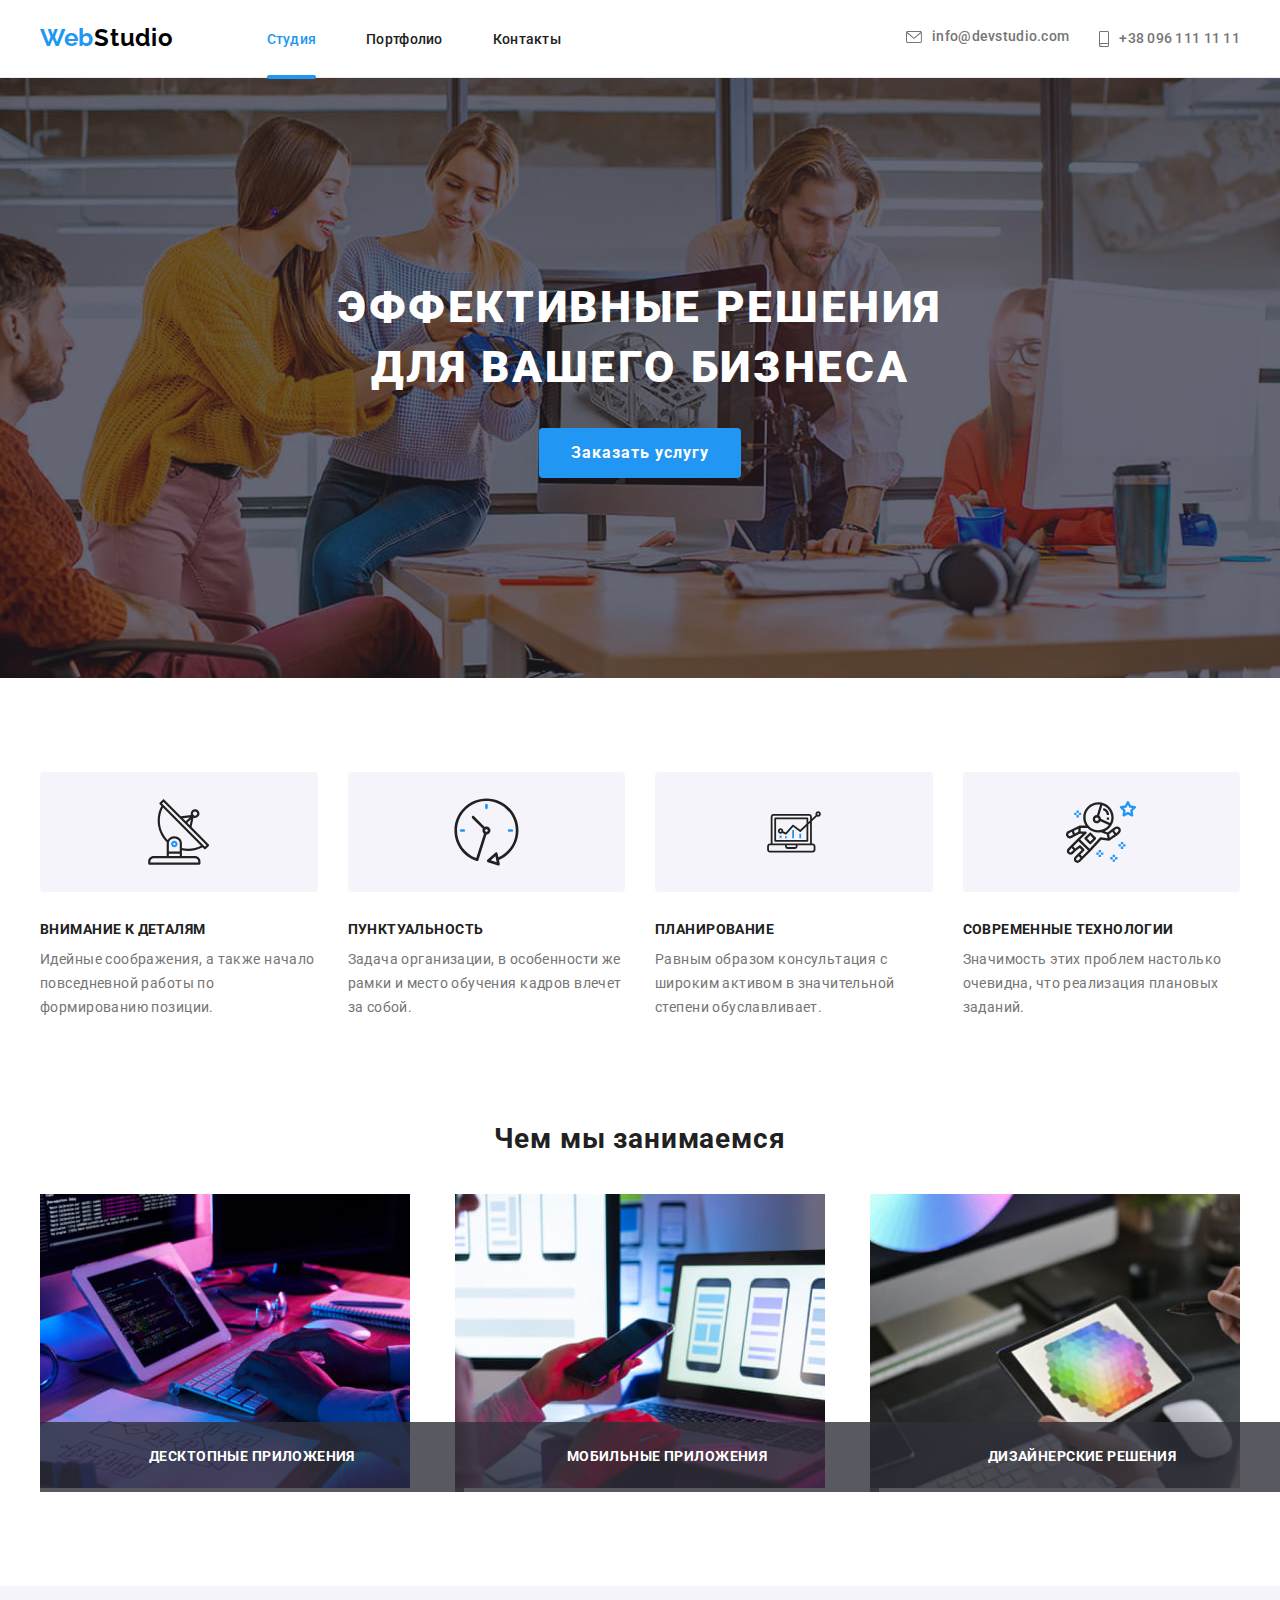
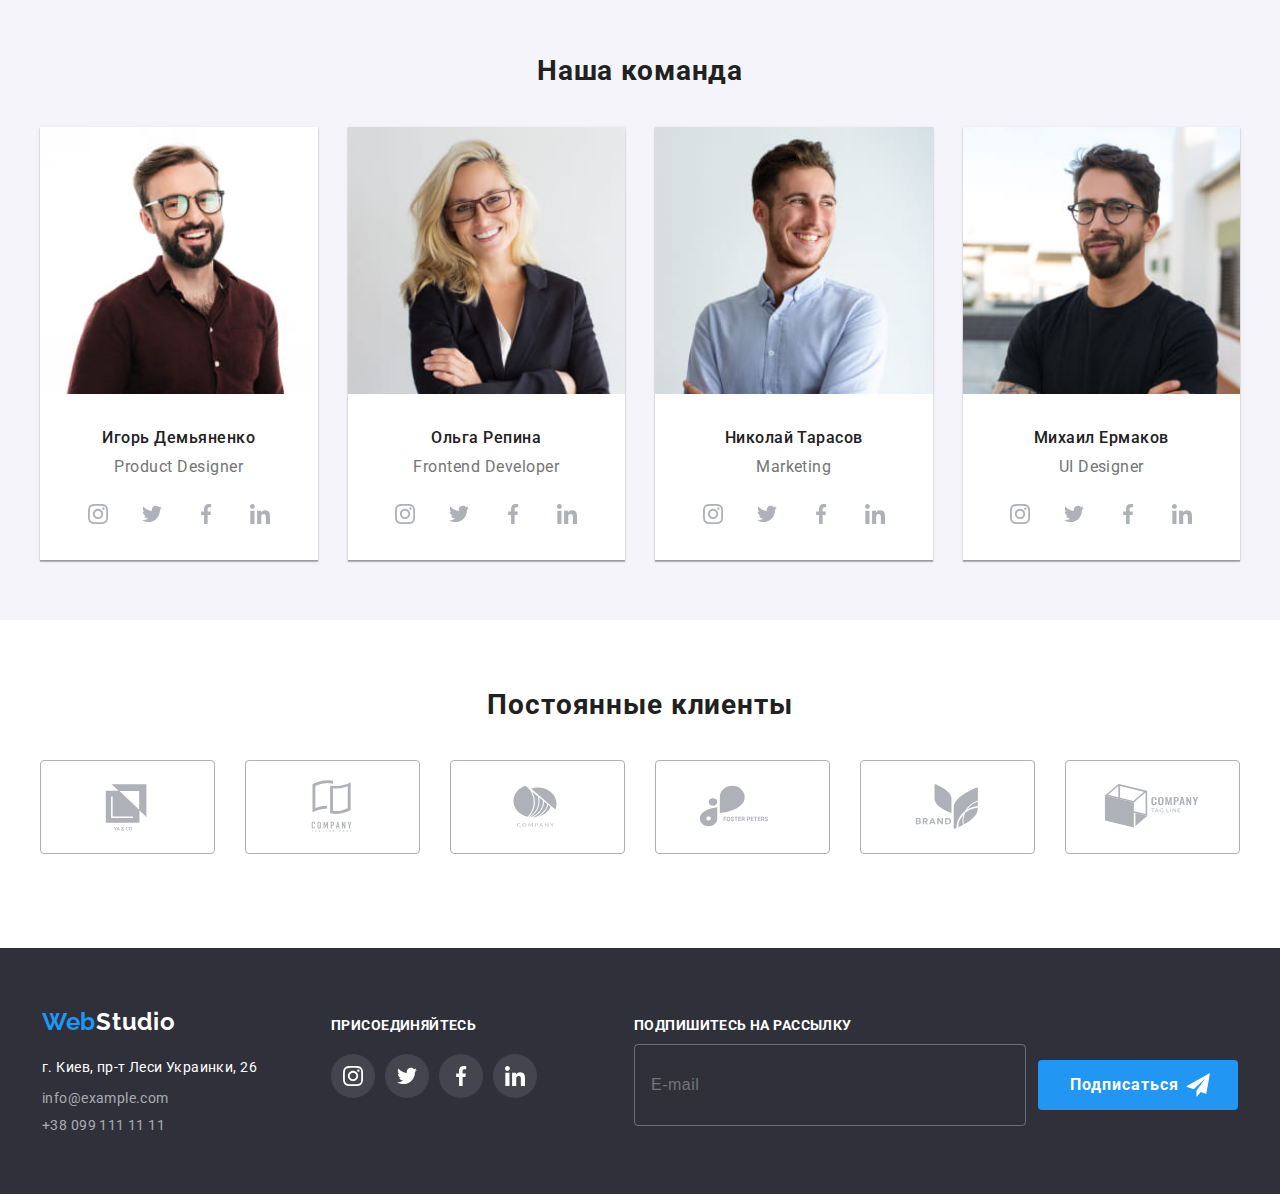
==== commit 8d5a33fb: "16/07/2022 hw8 4:46" ====
--- a/index.html
+++ b/index.html
@@ -61,12 +61,20 @@
             >
           </li>
         </ul>
-        <button type="button" class="menu-open-btn">o</button>
+        <button type="button" class="menu-open-btn">
+          <svg class="mob-menu-icon" width="40" height="40">
+            <use href="./images/icons.svg#icon-mob-menu"></use>
+          </svg>
+        </button>
       </div>
       <div class="mob-menu is-hidden">
         <div class="container">
           <div class="mob-menu__top">
-            <button type="button" class="menu-close-btn">X</button>
+            <button type="button" class="menu-close-btn">
+              <svg class="mob-menu-close-icon" width="40" height="40">
+            <use href="./images/icons.svg#icon-mob-menu-close"></use>
+          </svg>
+            </button>
             <ul class="mob-menu-list">
               <li class="mob-menu__item">
                 <a href="./index.html" class="mob-menu__link link current">Студия</a>
@@ -193,33 +201,54 @@
           <h2 class="about-title">Чем мы занимаемся</h2>
           <ul class="pic-items">
             <li class="pic-items__img">
-              <img
-                srcset="./images/tablet.jpg 1x, ./images/tablet-2x.jpg 2x"
-                src="./images/tablet.jpg"
-                width="370"
-                height="294"
-                alt="две руки на клавиатуре,лист со схемой,монитор,планшет,очки,блокнот"
-              />
+              <picture>
+                <source srcset="
+                    ./images/index/works/desktops.jpg    1x,
+                    ./images/index/works/desktops-2x.jpg 2x
+                    "
+                    media="(min-width: 1200px)"
+                  >
+                 <img
+                    src="./images/tablet.jpg"
+                    width="370"
+                    height="294"
+                    alt="две руки на клавиатуре,лист со схемой,монитор,планшет,очки,блокнот"
+                  />
+              </picture>
               <p class="pic-items__caption">Десктопные приложения</p>
             </li>
             <li class="pic-items__img">
-              <img
-                srcset="./images/mobile.jpg 1x, ./images/mobile-2x.jpg 2x"
-                src="./images/mobile.jpg"
-                width="370"
-                height="294"
-                alt="создание макета мобильной версии сайта"
-              />
+              <picture>
+                <source srcset="
+                    ./images/index/works/mobiles.jpg    1x,
+                    ./images/index/works/mobiles-2x.jpg 2x
+                    "
+                    media="(min-width: 1200px)"
+                  >
+                 <img
+                    src="./images/index/works/mobiles.jpg"
+                    width="370"
+                    height="294"
+                    alt="две руки на клавиатуре,лист со схемой,монитор,планшет,очки,блокнот"
+                  />
+              </picture>
               <p class="pic-items__caption">Мобильные приложения</p>
             </li>
             <li class="pic-items__img">
-              <img
-                srcset="./images/design.jpg 1x, ./images/design-2x.jpg 2x"
-                src="./images/design.jpg"
-                width="370"
-                height="294"
-                alt="стилус и планшет с палитрой в руках на фоне клавиатуры и компьютера"
-              />
+              <picture>
+                <source srcset="
+                    ./images/index/works/design.jpg    1x,
+                    ./images/index/works/design-2x.jpg 2x
+                    "
+                    media="(min-width: 1200px)"
+                  >
+                <img
+                  src="./images/index/works/design.jpg "
+                  width="370"
+                  height="294"
+                  alt="стилус и планшет с палитрой в руках на фоне клавиатуры и компьютера"
+                />
+              </picture>
               <p class="pic-items__caption">Дизайнерские решения</p>
             </li>
           </ul>
@@ -231,16 +260,34 @@
           <h2 class="team-title">Наша команда</h2>
           <ul class="teammates-items">
             <li class="teammates-items__list">
-              <img
-                srcset="
-                  ./images/product_designer.jpg    1x,
-                  ./images/product_designer-2x.jpg 2x
-                "
-                src="./images/product_designer.jpg"
-                width="270"
-                height="260"
-                alt="мужчина бородатый в очках в бордовой рубашке"
-              />
+              <picture>
+                  <source srcset="
+                    ./images/index/team/desktop/designer.jpg    1x,
+                    ./images/index/team/desktop/designer-2x.jpg 2x
+                  "
+                  media="(min-width: 1200px)"
+                  >
+                  <source srcset="
+                    ./images/index/team/tablet/designer-tab.jpg    1x,
+                    ./images/index/team/tablet/designer-tab-2x.jpg 2x
+                  "
+                  media="(min-width: 768px)"
+                  >
+                  <source srcset="
+                    ./images/index/team/mobile/designer-mob.jpg    1x,
+                    ./images/index/team/mobile/designer-mob-2x.jpg 2x
+                  "
+                  media="(min-width: 320px)"
+                  >
+                  <img
+                  
+                  src="./images/index/team/desktop/designer.jpg"
+                  width="270"
+                  height="260"
+                  alt="мужчина бородатый в очках в бордовой рубашке"
+                />
+              </picture>
+              
               <div class="caption-job">
                 <h3 class="caption">Игорь Демьяненко</h3>
                 <p lang="en" class="job-title">Product Designer</p>
@@ -277,16 +324,32 @@
               </ul>
             </li>
             <li class="teammates-items__list">
-              <img
-                srcset="
-                  ./images/frontend_dev.jpg    1x,
-                  ./images/frontend_dev-2x.jpg 2x
-                "
-                src="./images/frontend_dev.jpg"
+              <picture>
+                <source srcset="
+                      ./images/index/team/desktop/frontend.jpg    1x,
+                      ./images/index/team/desktop/frontend-2x.jpg 2x
+                    "
+                    media="(min-width: 1200px)"
+                  >
+                  <source srcset="
+                    ./images/index/team/tablet/frontend-tab.jpg    1x,
+                    ./images/index/team/tablet/frontend-tab-2x.jpg 2x
+                  "
+                  media="(min-width: 768px)"
+                  >
+                  <source srcset="
+                    ./images/index/team/mobile/frontend-mob.jpg    1x,
+                    ./images/index/team/mobile/frontend-mob-2x.jpg 2x
+                  "
+                  media="(min-width: 320px)"
+                  >
+                  <img
+                src="./images/index/team/desktop/frontend.jpg"
                 width="270"
                 height="260"
                 alt="девушка блондинка в очках и пиджаке"
-              />
+                />
+              </picture>
               <div class="caption-job">
                 <h3 class="caption">Ольга Репина</h3>
                 <p lang="en" class="job-title">Frontend Developer</p>
@@ -323,13 +386,32 @@
               </ul>
             </li>
             <li class="teammates-items__list">
-              <img
-                srcset="./images/marketing.jpg 1x, ./images/marketing-2x.jpg 2x"
-                src="./images/marketing.jpg"
-                width="270"
-                height="260"
-                alt="светлый мужчина в светлой рубашке"
-              />
+              <picture>
+                 <source srcset="
+                      ./images/index/team/desktop/marketing.jpg    1x,
+                      ./images/index/team/desktop/marketing-2x.jpg 2x
+                    "
+                    media="(min-width: 1200px)"
+                  >
+                  <source srcset="
+                    ./images/index/team/tablet/marketing-tab.jpg    1x,
+                    ./images/index/team/tablet/marketing-tab-2x.jpg 2x
+                  "
+                  media="(min-width: 768px)"
+                  >
+                  <source srcset="
+                    ./images/index/team/mobile/marketing-mob.jpg    1x,
+                    ./images/index/team/mobile/marketing-mob-2x.jpg 2x
+                  "
+                  media="(min-width: 320px)"
+                  >
+                  <img
+                  src="./images/index/team/desktop/marketing.jpg"
+                  width="270"
+                  height="260"
+                  alt="светлый мужчина в светлой рубашке"
+                  />
+                </picture>
               <div class="caption-job">
                 <h3 class="caption">Николай Тарасов</h3>
                 <p lang="en" class="job-title">Marketing</p>
@@ -366,16 +448,33 @@
               </ul>
             </li>
             <li class="teammates-items__list">
-              <img
-                srcset="
-                  ./images/ul_designer.jpg    1x,
-                  ./images/ul_designer-2x.jpg 2x
-                "
-                src="./images/ul_designer.jpg"
-                width="270"
-                height="260"
-                alt="мужчина брюнет в очках бородатый"
-              />
+              <picture>
+                <source srcset="
+                    ./images/index/team/desktop/ui.jpg    1x,
+                    ./images/index/team/desktop/ui-2x.jpg 2x
+                    "
+                    media="(min-width: 1200px)"
+                  >
+                  <source srcset="
+                    ./images/index/team/tablet/ui-tab.jpg    1x,
+                    ./images/index/team/tablet/ui-tab-2x.jpg 2x
+                  "
+                  media="(min-width: 768px)"
+                  >
+                  <source srcset="
+                    ./images/index/team/mobile/ui-mob.jpg    1x,
+                    ./images/index/team/mobile/ui-mob-2x.jpg 2x
+                  "
+                  media="(min-width: 320px)"
+                  >
+                  <img
+                    src="./images/index/team/desktop/ui.jpg"
+                    width="270"
+                    height="260"
+                    alt="мужчина брюнет в очках бородатый"
+                  />
+              </picture>
+              
               <div class="caption-job">
                 <h3 class="caption">Михаил Ермаков</h3>
                 <p lang="en" class="job-title">UI Designer</p>
--- a/css/main.min.css
+++ b/css/main.min.css
@@ -1 +1 @@
-:root{--primary-text-color: #757575;--tittle-text-color: #212121;--accent-color: #2196f3;--primary-bg-color: #ffffff}html{-webkit-box-sizing:border-box;box-sizing:border-box}body{background-color:var(--primary-bg-color);color:var(--primary-text-color);font-family:Roboto,sans-serif;margin:0}p,h1,h2,h3,h4,h5,h6{font-family:Roboto;margin:0}ul{list-style:none;padding:0;margin:0}img{max-width:100%;height:auto;width:100%}.link{text-decoration:none}.list{list-style:none}.visually-hidden{position:absolute;white-space:nowrap;width:1px;height:1px;overflow:hidden;border:0;padding:0;clip:rect(0 0 0 0);-webkit-clip-path:inset(50%);clip-path:inset(50%);margin:-1px}.container{width:100%;padding-left:15px;padding-right:15px;margin:auto}@media screen and (min-width: 480px){.container{max-width:480px}}@media screen and (min-width: 768px){.container{max-width:768px}}@media screen and (min-width: 1200px){.container{max-width:1200px}}.features{padding-top:60px;padding-bottom:60px}@media screen and (min-width: 1200px){.features{padding-top:94px;padding-bottom:94px}}.portfolio-section{padding-top:60px;padding-bottom:60px}@media screen and (min-width: 1200px){.portfolio-section{padding-top:94px;padding-bottom:94px}}.about{padding-bottom:94px}.logo{font-family:"Raleway",sans-serif;font-style:normal;font-weight:700;color:#000;font-size:24px;line-height:1.17;letter-spacing:.03em;text-align:center}.logo-part{color:var(--accent-color);letter-spacing:.03em}.footer-logo{color:#fff;background-color:#2f303a;letter-spacing:.03em}.button-title{font-family:inherit;font-style:normal;font-weight:700;font-size:16px;line-height:1.88;display:-webkit-box;display:-ms-flexbox;display:flex;-webkit-box-align:center;-ms-flex-align:center;align-items:center;text-align:center;letter-spacing:.06em;cursor:pointer;color:#fff;background-color:#2196f3;min-width:200px;height:50px;padding:10px 32px;margin:auto;border-radius:4px;border:0}.button-title:hover,.button-title:focus{opacity:.9;-webkit-transition:250ms cubic-bezier(0.4, 0, 0.2, 1);transition:250ms cubic-bezier(0.4, 0, 0.2, 1)}.form__button-wrap{display:-webkit-box;display:-ms-flexbox;display:flex;-webkit-box-orient:horizontal;-webkit-box-direction:reverse;-ms-flex-direction:row-reverse;flex-direction:row-reverse;position:relative}.modal-button{display:block;margin:0 auto;margin-top:30px;padding:10px 55px}.menu-list__menu-btn{font-family:inherit;font-weight:500;font-size:16px;line-height:1.62;cursor:pointer;letter-spacing:.03em;color:var(--tittle-text-color);background:#f5f4fa;padding:6px 22px;-webkit-transition:250ms cubic-bezier(0.4, 0, 0.2, 1);transition:250ms cubic-bezier(0.4, 0, 0.2, 1)}.menu-list__menu-btn{border-radius:4px;border:rgba(0,0,0,0)}.menu-list__menu-btn:hover,.menu-list__menu-btn:focus,.menu-list__menu-btn .current{color:#fff;background-color:#2196f3}.menu-list__menu-btn:hover,.menu-list__menu-btn:focus{-webkit-box-shadow:0px 3px 1px rgba(0,0,0,.1),0px 1px 2px rgba(0,0,0,.08),0px 2px 2px rgba(0,0,0,.12);box-shadow:0px 3px 1px rgba(0,0,0,.1),0px 1px 2px rgba(0,0,0,.08),0px 2px 2px rgba(0,0,0,.12)}.about-title,.team-title,.section-title{font-style:normal;font-weight:700;font-size:28px;line-height:1.8;text-align:center;letter-spacing:.03em;color:var(--tittle-text-color);margin-bottom:30px}.nav__menu{display:-webkit-box;display:-ms-flexbox;display:flex;-webkit-box-align:center;-ms-flex-align:center;align-items:center;margin:0}@media screen and (max-width: 767px){.nav__menu{display:none}}@media screen and (min-width: 768px){.nav__menu{margin-left:88px}}@media screen and (min-width: 1200px){.nav__menu{display:-webkit-box;display:-ms-flexbox;display:flex;margin-left:93px}}.nav__menu .link{font-style:normal;font-weight:500;font-size:14px;line-height:1.14;color:var(--tittle-text-color);letter-spacing:.02em;-webkit-transition:250ms cubic-bezier(0.4, 0, 0.2, 1);transition:250ms cubic-bezier(0.4, 0, 0.2, 1)}.nav__menu .menu__link:hover::after,.nav__menu .menu__link:focus::after{opacity:1}.nav__menu .link:hover,.nav__menu .link:focus{color:var(--accent-color);-webkit-transition:250ms cubic-bezier(0.4, 0, 0.2, 1);transition:250ms cubic-bezier(0.4, 0, 0.2, 1)}.nav__menu .link.current{color:var(--accent-color)}.menu__item>.link{position:relative;padding-top:32px;padding-bottom:32px}.menu__item:not(:last-child){margin-right:50px}.menu__link.current::after{content:"";position:absolute;bottom:0;display:block;width:100%;height:4px;border-radius:2px;opacity:1;background:var(--accent-color)}.menu__link::after{content:"";position:absolute;bottom:0;display:block;width:100%;height:4px;border-radius:2px;background:var(--accent-color);opacity:0;-webkit-transition:opacity 250ms cubic-bezier(0.4, 0, 0.2, 1);transition:opacity 250ms cubic-bezier(0.4, 0, 0.2, 1)}.menu__link:hover::after,.menu__link:focus::after{content:"";position:absolute;bottom:0;display:block;width:100%;height:4px;border-radius:2px;background-color:var(--accent-color)}.menu__link:hover::after,.menu__link:focus::after{content:"";position:absolute;bottom:0;display:block;width:100%;height:4px;border-radius:2px;background-color:var(--accent-color)}.page-header{border-bottom:1px solid #ececec}.page-header .container{display:-webkit-box;display:-ms-flexbox;display:flex;-webkit-box-align:center;-ms-flex-align:center;align-items:center}.nav{display:-webkit-box;display:-ms-flexbox;display:flex;padding-top:26px;padding-bottom:26px}@media screen and (max-width: 767px){.header-contacts{display:none}}@media screen and (min-width: 768px){.header-contacts{display:block;margin-left:auto}}@media screen and (min-width: 1200px){.header-contacts{display:-webkit-box;display:-ms-flexbox;display:flex;margin:0;margin-left:auto}}@media screen and (min-width: 768px){.contacts-icon:not(:last-child){margin-bottom:10px}}@media screen and (min-width: 1200px){.contacts-icon:not(:last-child){margin-bottom:0px;margin-right:30px}}.contact-list-header{display:-webkit-box;display:-ms-flexbox;display:flex;-webkit-box-align:center;-ms-flex-align:center;align-items:center;content:"";background-color:#fff;background-size:contain;font-weight:500;font-size:14px;line-height:1.14px;letter-spacing:.02em;color:var(--primary-text-color);-webkit-transition:250ms cubic-bezier(0.4, 0, 0.2, 1);transition:250ms cubic-bezier(0.4, 0, 0.2, 1)}.contact-list-header:hover,.contact-list-header:focus{color:var(--accent-color);fill:var(--accent-color)}.contact-list-header:hover .envelope-header-icon,.contact-list-header:focus .envelope-header-icon,.contact-list-header:hover .phone-header-icon,.contact-list-header:focus .phone-header-icon{color:var(--accent-color);fill:var(--accent-color);-webkit-transition:250ms cubic-bezier(0.4, 0, 0.2, 1);transition:250ms cubic-bezier(0.4, 0, 0.2, 1)}.envelope-header-icon,.phone-header-icon{display:-webkit-box;display:-ms-flexbox;display:flex;-webkit-box-align:center;-ms-flex-align:center;align-items:center;-webkit-box-pack:center;-ms-flex-pack:center;justify-content:center;background-size:contain;fill:var(--primary-text-color);margin-right:10px;-webkit-transition:250ms cubic-bezier(0.4, 0, 0.2, 1);transition:250ms cubic-bezier(0.4, 0, 0.2, 1)}.contact-list{font-style:normal;font-weight:400;font-size:14px;line-height:1.71px;letter-spacing:.03em;color:rgba(255,255,255,.6);-webkit-transition:250ms cubic-bezier(0.4, 0, 0.2, 1);transition:250ms cubic-bezier(0.4, 0, 0.2, 1)}.contact-list:hover,.contact-list:focus{color:var(--accent-color)}.mob-menu{position:fixed;z-index:2;padding-left:25px;top:0;left:0;width:100vw;height:100vh;padding-top:21px;padding-bottom:48px;background:#fff;-webkit-box-shadow:0px 4px 8px rgba(0,0,0,.04),0px 2px 4px rgba(0,0,0,.08),0px 1px 3px rgba(0,0,0,.16);box-shadow:0px 4px 8px rgba(0,0,0,.04),0px 2px 4px rgba(0,0,0,.08),0px 1px 3px rgba(0,0,0,.16)}.mob-menu .container{display:-webkit-box;display:-ms-flexbox;display:flex;-webkit-box-orient:vertical;-webkit-box-direction:normal;-ms-flex-direction:column;flex-direction:column;height:100%;-webkit-box-pack:justify;-ms-flex-pack:justify;justify-content:space-between;-webkit-box-align:unset;-ms-flex-align:unset;align-items:unset}.mob-menu__contacts{margin-top:50px}.menu-open-btn{display:block;margin-left:auto;margin-bottom:8.33px}.menu-close-btn{display:block;margin-left:auto}.mob-menu__item:not(:last-child){margin-bottom:32px}.mob-menu__link{font-weight:500;font-size:40px;line-height:1.175;text-align:center;letter-spacing:.02em;color:var(--tittle-text-color)}.mob-menu__connect:not(:last-child){margin-bottom:32px}.mob-menu__call{font-weight:500;font-size:34px;line-height:1.175;letter-spacing:.02em;color:var(--accent-color)}.mob-menu__mail{font-weight:500;font-size:24px;line-height:1.16;letter-spacing:.02em;color:var(--primary-text-color)}.mob-menu-soc{margin-top:64px}.mob-menu-soc__list{display:-webkit-box;display:-ms-flexbox;display:flex}.mob-menu-soc__item:not(:last-child){border-right:1px solid rgba(33,33,33,.2);margin-right:10px}.mob-menu-soc__link{display:-webkit-box;display:-ms-flexbox;display:flex;font-weight:500;font-size:18px;line-height:1.22;letter-spacing:.02em;color:var(--accent-color);padding-right:10px}.hero{background-size:cover;background-color:#2f303a;max-width:1600px;max-height:1600px;margin:0 auto;background-repeat:no-repeat;background-position:center;padding-top:118px;padding-bottom:118px;background-image:-webkit-gradient(linear, left top, left bottom, from(rgba(47, 48, 58, 0.4)), to(rgba(47, 48, 58, 0.4))),url(/images/hero-bg-mob.jpg);background-image:linear-gradient(rgba(47, 48, 58, 0.4), rgba(47, 48, 58, 0.4)),url(/images/hero-bg-mob.jpg)}@media(min-device-pixel-ratio: 2),(-webkit-min-device-pixel-ratio: 2),(min-resolution: 192dpi),(min-resolution: 2dppx){.hero{background-color:#2f303a;background-image:-webkit-gradient(linear, left top, left bottom, from(rgba(47, 48, 58, 0.4)), to(rgba(47, 48, 58, 0.4))),url(/images/hero-bg-mob-2x.jpg);background-image:linear-gradient(rgba(47, 48, 58, 0.4), rgba(47, 48, 58, 0.4)),url(/images/hero-bg-mob-2x.jpg)}}@media screen and (min-width: 768px){.hero{background-image:-webkit-gradient(linear, left top, left bottom, from(rgba(47, 48, 58, 0.4)), to(rgba(47, 48, 58, 0.4))),url(/images/hero-bg-tab.jpg);background-image:linear-gradient(rgba(47, 48, 58, 0.4), rgba(47, 48, 58, 0.4)),url(/images/hero-bg-tab.jpg)}}@media screen and (min-width: 768px)and (min-device-pixel-ratio: 2),screen and (min-width: 768px)and (-webkit-min-device-pixel-ratio: 2),screen and (min-width: 768px)and (min-resolution: 192dpi),screen and (min-width: 768px)and (min-resolution: 2dppx){.hero{background-color:#2f303a;background-image:-webkit-gradient(linear, left top, left bottom, from(rgba(47, 48, 58, 0.4)), to(rgba(47, 48, 58, 0.4))),url(/images/hero-bg-tab-2x.jpg);background-image:linear-gradient(rgba(47, 48, 58, 0.4), rgba(47, 48, 58, 0.4)),url(/images/hero-bg-tab-2x.jpg)}}@media screen and (min-width: 1200px){.hero{padding-top:200px;padding-bottom:200px;background-image:-webkit-gradient(linear, left top, left bottom, from(rgba(47, 48, 58, 0.4)), to(rgba(47, 48, 58, 0.4))),url(/images/hero-bg.jpg);background-image:linear-gradient(rgba(47, 48, 58, 0.4), rgba(47, 48, 58, 0.4)),url(/images/hero-bg.jpg)}}@media screen and (min-width: 1200px)and (min-device-pixel-ratio: 2),screen and (min-width: 1200px)and (-webkit-min-device-pixel-ratio: 2),screen and (min-width: 1200px)and (min-resolution: 192dpi),screen and (min-width: 1200px)and (min-resolution: 2dppx){.hero{background-color:#2f303a;background-image:-webkit-gradient(linear, left top, left bottom, from(rgba(47, 48, 58, 0.4)), to(rgba(47, 48, 58, 0.4))),url(/images/hero-bg-2x.jpg);background-image:linear-gradient(rgba(47, 48, 58, 0.4), rgba(47, 48, 58, 0.4)),url(/images/hero-bg-2x.jpg)}}.hero-title{font-weight:900;font-size:26px;line-height:1.61;text-align:center;letter-spacing:.06em;text-transform:uppercase;color:#fff;width:360px;height:84px;-webkit-box-align:center;-ms-flex-align:center;align-items:center;margin:auto;margin-bottom:30px}@media screen and (max-width: 480px){.hero-title{width:auto;height:auto}}@media screen and (min-width: 1200px){.hero-title{font-weight:900;font-size:44px;line-height:1.36;text-align:center;letter-spacing:.06em;text-transform:uppercase;color:#fff;width:696px;height:120px}}@media screen and (min-width: 768px){.feature{display:-webkit-box;display:-ms-flexbox;display:flex;-ms-flex-wrap:wrap;flex-wrap:wrap;gap:30px}}@media screen and (min-width: 768px){.feature__item-list{width:calc((100% - 30px)/2)}}@media screen and (min-width: 1200px){.feature__item-list{width:calc((100% - 90px)/4)}}.features-icon{display:-webkit-box;display:-ms-flexbox;display:flex;-webkit-box-pack:center;-ms-flex-pack:center;justify-content:center;-webkit-box-align:center;-ms-flex-align:center;align-items:center;margin-bottom:30px;width:100%;height:120px;background-color:#f5f4fa;border-radius:4px}.feature-item{font-style:normal;font-weight:700;font-size:14px;line-height:1.14;letter-spacing:.03em;text-transform:uppercase;color:var(--tittle-text-color);margin-bottom:10px;display:-webkit-box;display:-ms-flexbox;display:flex;-webkit-box-pack:center;-ms-flex-pack:center;justify-content:center}@media screen and (min-width: 768px){.feature-item{max-width:768px;-webkit-box-pack:start;-ms-flex-pack:start;justify-content:flex-start}}.feature-list{font-weight:400;font-size:14px;line-height:1.71;letter-spacing:.03em;margin-bottom:30px}@media screen and (min-width: 768px){.feature-list{margin:0}}.about{display:none}@media screen and (min-width: 1200px){.about{display:block}}.pic-items{display:-webkit-box;display:-ms-flexbox;display:flex;-webkit-box-pack:justify;-ms-flex-pack:justify;justify-content:space-between;margin:0}.pic-items__caption{position:absolute;padding:27px;bottom:0px;width:100%;font-weight:700;font-size:14px;line-height:1.14;text-align:center;letter-spacing:.03em;text-transform:uppercase;color:var(--primary-bg-color);background:rgba(47,48,58,.8)}.pic-items__img{position:relative}.pic-items__img:not(:last-child){margin-right:30px}.employees{background-color:#f5f4fa;padding-top:60px;padding-bottom:60px}.teammates-items{width:auto;margin:0;display:-webkit-box;display:-ms-flexbox;display:flex;-ms-flex-wrap:wrap;flex-wrap:wrap}@media screen and (min-width: 768px){.teammates-items{gap:30px}}@media screen and (min-width: 1200px){.teammates-items{gap:30px}}.teammates-items__list{width:100%;margin-bottom:30px;background-color:var(--primary-bg-color);-webkit-box-shadow:0px 1px 3px rgba(0,0,0,.12),0px 1px 1px rgba(0,0,0,.14),0px 2px 1px rgba(0,0,0,.2);box-shadow:0px 1px 3px rgba(0,0,0,.12),0px 1px 1px rgba(0,0,0,.14),0px 2px 1px rgba(0,0,0,.2)}@media screen and (min-width: 768px){.teammates-items__list{margin:0;-ms-flex-preferred-size:calc((100% - 30px)/2);flex-basis:calc((100% - 30px)/2)}}@media screen and (min-width: 1200px){.teammates-items__list{-ms-flex-preferred-size:calc((100% - 90px)/4);flex-basis:calc((100% - 90px)/4)}}.caption{font-weight:500;font-size:16px;line-height:1.19;letter-spacing:.03em;color:var(--tittle-text-color);margin-bottom:10px}.job-title{font-size:16px;line-height:1.19;letter-spacing:.03em;margin-bottom:16px}.caption-job{text-align:center;padding-top:30px}.teammate-soc{display:-webkit-box;display:-ms-flexbox;display:flex;-webkit-box-pack:center;-ms-flex-pack:center;justify-content:center;padding-bottom:24px}.teammate-soc__item{width:44px;height:44px;margin-left:10px}.teammate-soc__item:first-child{margin-left:0}.teammate-soc__link{display:-webkit-box;display:-ms-flexbox;display:flex;-webkit-box-align:center;-ms-flex-align:center;align-items:center;-webkit-box-pack:center;-ms-flex-pack:center;justify-content:center;width:100%;height:100%;border-radius:50%;color:#afb1b8;-webkit-transition:background-color 250ms cubic-bezier(0.4, 0, 0.2, 1);transition:background-color 250ms cubic-bezier(0.4, 0, 0.2, 1)}.teammate-soc__link:hover,.teammate-soc__link:focus{background-color:#2196f3;color:var(--primary-bg-color)}.employees-soc-icon{fill:currentColor}.clients{padding-top:60px;padding-bottom:94px}.customer{display:-webkit-box;display:-ms-flexbox;display:flex;-ms-flex-wrap:wrap;flex-wrap:wrap;gap:30px}.customer__item{width:100%;-ms-flex-preferred-size:calc((100% - 30px)/2);flex-basis:calc((100% - 30px)/2)}@media screen and (min-width: 768px){.customer__item{max-width:768px;-ms-flex-preferred-size:calc((100% - 60px)/3);flex-basis:calc((100% - 60px)/3)}}@media screen and (min-width: 1200px){.customer__item{-ms-flex-preferred-size:calc((100% - 150px)/6);flex-basis:calc((100% - 150px)/6)}}.customer__icon{display:-webkit-box;display:-ms-flexbox;display:flex;-webkit-box-pack:center;-ms-flex-pack:center;justify-content:center;-webkit-box-align:center;-ms-flex-align:center;align-items:center;height:92px;fill:#afb1b8;border:1px solid #afb1b8;border-radius:4px;-webkit-transition:250ms cubic-bezier(0.4, 0, 0.2, 1);transition:250ms cubic-bezier(0.4, 0, 0.2, 1)}.customer__icon:hover,.customer__icon:focus{fill:var(--accent-color);border-color:var(--accent-color)}.page-footer{background-color:#2f303a;padding-top:60px;padding-bottom:60px}.container.footer{-webkit-box-align:baseline;-ms-flex-align:baseline;align-items:baseline}@media screen and (min-width: 768px){.container.footer{display:-webkit-box;display:-ms-flexbox;display:flex;-ms-flex-pack:distribute;justify-content:space-around;-ms-flex-wrap:wrap;flex-wrap:wrap}}@media screen and (min-width: 1200px){.container.footer{display:-webkit-box;display:-ms-flexbox;display:flex;-webkit-box-align:baseline;-ms-flex-align:baseline;align-items:baseline}}.container-footer{display:block;-webkit-box-align:center;-ms-flex-align:center;align-items:center;-webkit-box-pack:center;-ms-flex-pack:center;justify-content:center;text-align:center}@media screen and (min-width: 1200px){.container-footer{text-align:start}}.footer-contacts{display:block;margin-top:20px}.footer-contacts__item:not(:last-child){margin-bottom:8px}.address{font-style:normal;font-weight:400;font-size:14px;line-height:1.71;letter-spacing:.03em;color:#fff}.footer-soc__title{display:block;-webkit-box-align:center;-ms-flex-align:center;align-items:center;-webkit-box-pack:start;-ms-flex-pack:start;justify-content:flex-start;text-align:center;margin-bottom:20px;font-weight:700;font-size:14px;line-height:1.14;letter-spacing:.03em;text-transform:uppercase;color:var(--primary-bg-color)}@media screen and (min-width: 1200px){.footer-soc__title{text-align:start}}.footer-soc{display:block;-webkit-box-align:center;-ms-flex-align:center;align-items:center;-webkit-box-pack:center;-ms-flex-pack:center;justify-content:center;text-align:center;margin-top:60px}@media screen and (min-width: 768px){.footer-soc{margin:0}}@media screen and (min-width: 1200px){.footer-soc{margin-left:70px}}.footer-soc__list{display:-webkit-box;display:-ms-flexbox;display:flex;-webkit-box-pack:center;-ms-flex-pack:center;justify-content:center}.footer-soc__item{width:44px;height:44px;margin-left:10px}.footer-soc__item:first-child{margin-left:0}.footer-soc__link{display:-webkit-box;display:-ms-flexbox;display:flex;-webkit-box-align:center;-ms-flex-align:center;align-items:center;-webkit-box-pack:center;-ms-flex-pack:center;justify-content:center;width:100%;height:100%;border-radius:50%;background-color:rgba(255,255,255,.1);-webkit-transition:250ms cubic-bezier(0.4, 0, 0.2, 1);transition:250ms cubic-bezier(0.4, 0, 0.2, 1)}.footer-soc__link:hover,.footer-soc__link:focus{background-color:var(--accent-color)}.footer-soc__icon{fill:var(--primary-bg-color)}.subscribe{margin-top:60px}@media screen and (min-width: 1200px){.subscribe{margin-left:93px;margin-top:0}}.subscribe__title{display:block;-webkit-box-align:center;-ms-flex-align:center;align-items:center;-webkit-box-pack:start;-ms-flex-pack:start;justify-content:flex-start;text-align:center;margin-bottom:20px;font-weight:700;font-size:14px;line-height:1.14;letter-spacing:.03em;text-transform:uppercase;color:var(--primary-bg-color)}@media screen and (min-width: 1200px){.subscribe__title{text-align:start;margin-bottom:10px}}.send-icon{position:absolute;top:50%;-webkit-transform:translateY(-50%);transform:translateY(-50%)}@media screen and (max-width: 480px){.send-icon{right:125px}}@media screen and (min-width: 480px){.send-icon{right:156px}}@media screen and (min-width: 768px){.send-icon{right:156px}}@media screen and (min-width: 1200px){.send-icon{right:28px}}@media screen and (min-width: 1200px){.form{display:-webkit-box;display:-ms-flexbox;display:flex}}.form__input{width:100%;height:50px;margin-bottom:20px;padding:15px 16px;background:rgba(0,0,0,0);border:1px solid rgba(255,255,255,.3);border-radius:4px;outline:rgba(0,0,0,0);font-weight:400;font-size:16px;line-height:1.25;letter-spacing:.03em;color:rgba(255,255,255,.6)}@media screen and (min-width: 480px){.form__input{width:450px}}@media screen and (min-width: 768px){.form__input{width:450px}}@media screen and (min-width: 1200px){.form__input{width:358px;height:50px;margin-right:12px;margin-bottom:0;padding:15px 16px}}.backdrop{position:fixed;top:0;left:0;width:100%;height:100%;background-color:rgba(0,0,0,.2);-webkit-transition:250ms cubic-bezier(0.4, 0, 0.2, 1);transition:250ms cubic-bezier(0.4, 0, 0.2, 1)}.backdrop.is-hidden .modal{-webkit-transform:translate(-50%, -50%) scale(0);transform:translate(-50%, -50%) scale(0)}.modal{position:absolute;top:50%;left:50%;-webkit-transform:translate(-50%, -50%) scale(1);transform:translate(-50%, -50%) scale(1);width:450px;min-height:609px;background-color:var(--primary-bg-color);border-radius:4px;padding:40px;-webkit-transition:-webkit-transform 250ms cubic-bezier(0.4, 0, 0.2, 1);transition:-webkit-transform 250ms cubic-bezier(0.4, 0, 0.2, 1);transition:transform 250ms cubic-bezier(0.4, 0, 0.2, 1);transition:transform 250ms cubic-bezier(0.4, 0, 0.2, 1), -webkit-transform 250ms cubic-bezier(0.4, 0, 0.2, 1)}@media screen and (min-width: 320px){.modal{width:400px;min-height:609px}}@media screen and (min-width: 480px){.modal{width:450px;min-height:609px}}@media screen and (min-width: 1200px){.modal{width:528px;min-height:581px;padding:40px}}.modal-close{position:absolute;right:8px;top:8px;width:30px;height:30px;border:1px solid rgba(0,0,0,.1);border-radius:50%;cursor:pointer;background-color:rgba(0,0,0,0);display:-webkit-box;display:-ms-flexbox;display:flex;-webkit-box-align:center;-ms-flex-align:center;align-items:center;-webkit-box-pack:center;-ms-flex-pack:center;justify-content:center}.modal-close:hover{fill:var(--accent-color);-webkit-transition:250ms cubic-bezier(0.4, 0, 0.2, 1);transition:250ms cubic-bezier(0.4, 0, 0.2, 1)}.is-hidden{opacity:0;visibility:hidden;pointer-events:none}.modal-title{font-style:normal;font-weight:700;font-size:20px;line-height:1.15;text-align:center;letter-spacing:.03em;color:var(--tittle-text-color);margin-bottom:12px}.modal-input{width:100%;height:40px;padding-left:42px;background-color:rgba(0,0,0,0);outline:rgba(0,0,0,0);cursor:pointer;border:1px solid rgba(33,33,33,.2);border-radius:4px}.modal-input:focus{border-color:var(--accent-color);-webkit-transition:250ms cubic-bezier(0.4, 0, 0.2, 1);transition:250ms cubic-bezier(0.4, 0, 0.2, 1)}.modal-input:focus+.input-icon{fill:var(--accent-color);-webkit-transition:250ms cubic-bezier(0.4, 0, 0.2, 1);transition:250ms cubic-bezier(0.4, 0, 0.2, 1)}.input-icon{position:absolute;left:12px;top:50%;-webkit-transform:translateY(-50%);transform:translateY(-50%)}.modal-field{margin-bottom:10px}.modal-field__label{display:block;font-weight:400;font-size:12px;line-height:1.16;letter-spacing:.01em;color:var(--primary-text-color);margin-bottom:4px}.modal-field__text{display:-webkit-box;display:-ms-flexbox;display:flex;-webkit-box-pack:center;-ms-flex-pack:center;justify-content:center;margin-top:20px}.modal-field__placeholder-text{resize:none;width:100%;height:120px;border:1px solid rgba(33,33,33,.2);border-radius:4px;padding:12px 16px;outline:rgba(0,0,0,0);font-weight:400;font-size:14px;line-height:1.14px;letter-spacing:.01em;cursor:pointer}.modal-field__placeholder-text:focus{border-color:var(--accent-color);padding:12px 16px;-webkit-transition:250ms cubic-bezier(0.4, 0, 0.2, 1);transition:250ms cubic-bezier(0.4, 0, 0.2, 1)}.modal-field__placeholder-text::-webkit-input-placeholder{font-weight:400;font-size:12px;line-height:1.14px;letter-spacing:.01em;color:rgba(117,117,117,.5)}.modal-field__placeholder-text::-moz-placeholder{font-weight:400;font-size:12px;line-height:1.14px;letter-spacing:.01em;color:rgba(117,117,117,.5)}.modal-field__placeholder-text:-ms-input-placeholder{font-weight:400;font-size:12px;line-height:1.14px;letter-spacing:.01em;color:rgba(117,117,117,.5)}.modal-field__placeholder-text::-ms-input-placeholder{font-weight:400;font-size:12px;line-height:1.14px;letter-spacing:.01em;color:rgba(117,117,117,.5)}.modal-field__placeholder-text::placeholder{font-weight:400;font-size:12px;line-height:1.14px;letter-spacing:.01em;color:rgba(117,117,117,.5)}.modal-field__input-check:checked+.check-text span{background-color:var(--accent-color);border:none}.modal-field__input-check:checked+.check-text .check-icon{fill:var(--primary-bg-color);-webkit-transition:250ms cubic-bezier(0.4, 0, 0.2, 1);transition:250ms cubic-bezier(0.4, 0, 0.2, 1)}.input-wrap{position:relative}.check-text{font-weight:400;font-size:12px;line-height:1.66;letter-spacing:.03em;color:var(--primary-text-color);display:-webkit-box;display:-ms-flexbox;display:flex;-webkit-box-align:center;-ms-flex-align:center;align-items:center}.check-text a{color:var(--accent-color)}.check-text span{width:16px;height:15px;border:1px solid var(--tittle-text-color);border-radius:2px;margin-right:7px;display:-webkit-box;display:-ms-flexbox;display:flex;-webkit-box-align:center;-ms-flex-align:center;align-items:center;-webkit-box-pack:center;-ms-flex-pack:center;justify-content:center}@media screen and (max-width: 480px){.check-text{max-width:480px;font-size:11px;line-height:1.2}}@media screen and (min-width: 1200px){.check-text{font-size:14px;line-height:1.71}}.check-icon{fill:rgba(0,0,0,0)}.exemples{display:-webkit-box;display:-ms-flexbox;display:flex;-ms-flex-wrap:wrap;flex-wrap:wrap;gap:30px}@media screen and (min-width: 480px){.exemples{display:-webkit-box;display:-ms-flexbox;display:flex;-ms-flex-wrap:wrap;flex-wrap:wrap;gap:30px}}.exemples__card{width:100%;border:1px solid #eee;cursor:pointer}@media screen and (min-width: 768px){.exemples__card{-ms-flex-preferred-size:calc((100% - 30px)/2);flex-basis:calc((100% - 30px)/2)}}@media screen and (min-width: 1200px){.exemples__card{-ms-flex-preferred-size:calc((100% - 60px)/3);flex-basis:calc((100% - 60px)/3)}}.exemples__card:hover .exemples-hover-text{-webkit-transform:translateY(0);transform:translateY(0)}.exemples__card:hover,.exemples__card:focus{-webkit-box-shadow:0px 1px 1px rgba(0,0,0,.12),0px 4px 4px rgba(0,0,0,.06),1px 4px 6px rgba(0,0,0,.16);box-shadow:0px 1px 1px rgba(0,0,0,.12),0px 4px 4px rgba(0,0,0,.06),1px 4px 6px rgba(0,0,0,.16)}.sample-caption{padding-top:20px;padding-bottom:20px;padding-left:24px;padding-right:24px}.exemple-caption{font-size:18px;line-height:2;color:var(--tittle-text-color);letter-spacing:.06em}.exemple-type{font-size:16px;line-height:1.88;letter-spacing:.03em;color:var(--primary-text-color)}.exemples-hover-wrap{position:relative;overflow:hidden}.exemples-hover-text{position:absolute;top:0;font-style:normal;font-size:18px;color:var(--primary-bg-color);line-height:1.55;font-weight:400;background-color:rgba(33,150,243,.9);padding:64px 24px;height:100%;-webkit-transform:translateY(100%);transform:translateY(100%);-webkit-transition:-webkit-transform 250ms cubic-bezier(0.4, 0, 0.2, 1);transition:-webkit-transform 250ms cubic-bezier(0.4, 0, 0.2, 1);transition:transform 250ms cubic-bezier(0.4, 0, 0.2, 1);transition:transform 250ms cubic-bezier(0.4, 0, 0.2, 1), -webkit-transform 250ms cubic-bezier(0.4, 0, 0.2, 1)}@media screen and (min-width: 480px){.menu-list{display:-webkit-box;display:-ms-flexbox;display:flex;-ms-flex-wrap:wrap;flex-wrap:wrap;row-gap:15px;-webkit-box-pack:start;-ms-flex-pack:start;justify-content:flex-start;padding-bottom:40px}.menu-list__item{margin-right:8px}}@media screen and (min-width: 768px){.menu-list{display:-webkit-box;display:-ms-flexbox;display:flex;-webkit-box-pack:center;-ms-flex-pack:center;justify-content:center;padding-bottom:30px}.menu-list__item:not(:last-child){margin-right:8px}}@media screen and (min-width: 1200px){.menu-list{display:-webkit-box;display:-ms-flexbox;display:flex;-webkit-box-pack:center;-ms-flex-pack:center;justify-content:center;padding-bottom:50px}.menu-list__item:not(:last-child){margin-right:8px}}/*# sourceMappingURL=main.min.css.map */+:root{--primary-text-color: #757575;--tittle-text-color: #212121;--accent-color: #2196f3;--primary-bg-color: #ffffff}html{-webkit-box-sizing:border-box;box-sizing:border-box}body{background-color:var(--primary-bg-color);color:var(--primary-text-color);font-family:Roboto,sans-serif;margin:0}p,h1,h2,h3,h4,h5,h6{font-family:Roboto;margin:0}ul{list-style:none;padding:0;margin:0}img{max-width:100%;height:auto;width:100%}.link{text-decoration:none}.list{list-style:none}.visually-hidden{position:absolute;white-space:nowrap;width:1px;height:1px;overflow:hidden;border:0;padding:0;clip:rect(0 0 0 0);-webkit-clip-path:inset(50%);clip-path:inset(50%);margin:-1px}.container{width:100%;padding-left:15px;padding-right:15px;margin:auto}@media screen and (min-width: 480px){.container{max-width:480px}}@media screen and (min-width: 768px){.container{max-width:768px}}@media screen and (min-width: 1200px){.container{max-width:1200px}}.features{padding-top:60px;padding-bottom:60px}@media screen and (min-width: 1200px){.features{padding-top:94px;padding-bottom:94px}}.portfolio-section{padding-top:60px;padding-bottom:60px}@media screen and (min-width: 1200px){.portfolio-section{padding-top:94px;padding-bottom:94px}}.about{padding-bottom:94px}.logo{font-family:"Raleway",sans-serif;font-style:normal;font-weight:700;color:#000;font-size:24px;line-height:1.17;letter-spacing:.03em;text-align:center}.logo-part{color:var(--accent-color);letter-spacing:.03em}.footer-logo{color:#fff;background-color:#2f303a;letter-spacing:.03em}.button-title{font-family:inherit;font-style:normal;font-weight:700;font-size:16px;line-height:1.88;display:-webkit-box;display:-ms-flexbox;display:flex;-webkit-box-align:center;-ms-flex-align:center;align-items:center;text-align:center;letter-spacing:.06em;cursor:pointer;color:#fff;background-color:#2196f3;min-width:200px;height:50px;padding:10px 32px;margin:auto;border-radius:4px;border:0}.button-title:hover,.button-title:focus{opacity:.9;-webkit-transition:250ms cubic-bezier(0.4, 0, 0.2, 1);transition:250ms cubic-bezier(0.4, 0, 0.2, 1)}.form__button-wrap{display:-webkit-box;display:-ms-flexbox;display:flex;-webkit-box-orient:horizontal;-webkit-box-direction:reverse;-ms-flex-direction:row-reverse;flex-direction:row-reverse;position:relative}.modal-button{display:block;margin:0 auto;margin-top:30px;padding:10px 55px}.menu-list__menu-btn{font-family:inherit;font-weight:500;font-size:16px;line-height:1.62;cursor:pointer;letter-spacing:.03em;color:var(--tittle-text-color);background:#f5f4fa;padding:6px 22px;-webkit-transition:250ms cubic-bezier(0.4, 0, 0.2, 1);transition:250ms cubic-bezier(0.4, 0, 0.2, 1)}.menu-list__menu-btn{border-radius:4px;border:rgba(0,0,0,0)}.menu-list__menu-btn:hover,.menu-list__menu-btn:focus,.menu-list__menu-btn .current{color:#fff;background-color:#2196f3}.menu-list__menu-btn:hover,.menu-list__menu-btn:focus{-webkit-box-shadow:0px 3px 1px rgba(0,0,0,.1),0px 1px 2px rgba(0,0,0,.08),0px 2px 2px rgba(0,0,0,.12);box-shadow:0px 3px 1px rgba(0,0,0,.1),0px 1px 2px rgba(0,0,0,.08),0px 2px 2px rgba(0,0,0,.12)}.about-title,.team-title,.section-title{font-style:normal;font-weight:700;font-size:28px;line-height:1.8;text-align:center;letter-spacing:.03em;color:var(--tittle-text-color);margin-bottom:30px}.nav__menu{display:-webkit-box;display:-ms-flexbox;display:flex;-webkit-box-align:center;-ms-flex-align:center;align-items:center;margin:0}@media screen and (max-width: 767px){.nav__menu{display:none}}@media screen and (min-width: 768px){.nav__menu{margin-left:88px}}@media screen and (min-width: 1200px){.nav__menu{display:-webkit-box;display:-ms-flexbox;display:flex;margin-left:93px}}.nav__menu .link{font-style:normal;font-weight:500;font-size:14px;line-height:1.14;color:var(--tittle-text-color);letter-spacing:.02em;-webkit-transition:250ms cubic-bezier(0.4, 0, 0.2, 1);transition:250ms cubic-bezier(0.4, 0, 0.2, 1)}.nav__menu .menu__link:hover::after,.nav__menu .menu__link:focus::after{opacity:1}.nav__menu .link:hover,.nav__menu .link:focus{color:var(--accent-color);-webkit-transition:250ms cubic-bezier(0.4, 0, 0.2, 1);transition:250ms cubic-bezier(0.4, 0, 0.2, 1)}.nav__menu .link.current{color:var(--accent-color)}.menu__item>.link{position:relative;padding-top:32px;padding-bottom:32px}.menu__item:not(:last-child){margin-right:50px}.menu__link.current::after{content:"";position:absolute;bottom:0;display:block;width:100%;height:4px;border-radius:2px;opacity:1;background:var(--accent-color)}.menu__link::after{content:"";position:absolute;bottom:0;display:block;width:100%;height:4px;border-radius:2px;background:var(--accent-color);opacity:0;-webkit-transition:opacity 250ms cubic-bezier(0.4, 0, 0.2, 1);transition:opacity 250ms cubic-bezier(0.4, 0, 0.2, 1)}.menu__link:hover::after,.menu__link:focus::after{content:"";position:absolute;bottom:0;display:block;width:100%;height:4px;border-radius:2px;background-color:var(--accent-color)}.menu__link:hover::after,.menu__link:focus::after{content:"";position:absolute;bottom:0;display:block;width:100%;height:4px;border-radius:2px;background-color:var(--accent-color)}.page-header{border-bottom:1px solid #ececec}.page-header .container{display:-webkit-box;display:-ms-flexbox;display:flex;-webkit-box-align:center;-ms-flex-align:center;align-items:center}.nav{display:-webkit-box;display:-ms-flexbox;display:flex;padding-top:16px;padding-bottom:16px}@media screen and (min-width: 768px){.nav{padding-top:26px;padding-bottom:26px}}@media screen and (min-width: 1200px){.nav{padding-top:24px;padding-bottom:25px}}@media screen and (max-width: 767px){.header-contacts{display:none}}@media screen and (min-width: 768px){.header-contacts{display:block;margin-left:auto}}@media screen and (min-width: 1200px){.header-contacts{display:-webkit-box;display:-ms-flexbox;display:flex;margin:0;margin-left:auto}}@media screen and (min-width: 768px){.contacts-icon:not(:last-child){margin-bottom:10px}}@media screen and (min-width: 1200px){.contacts-icon:not(:last-child){margin-bottom:0px;margin-right:30px}}.contact-list-header{display:-webkit-box;display:-ms-flexbox;display:flex;-webkit-box-align:center;-ms-flex-align:center;align-items:center;content:"";background-color:#fff;background-size:contain;font-weight:500;font-size:14px;line-height:1.14px;letter-spacing:.02em;color:var(--primary-text-color);-webkit-transition:250ms cubic-bezier(0.4, 0, 0.2, 1);transition:250ms cubic-bezier(0.4, 0, 0.2, 1)}.contact-list-header:hover,.contact-list-header:focus{color:var(--accent-color);fill:var(--accent-color)}.contact-list-header:hover .envelope-header-icon,.contact-list-header:focus .envelope-header-icon,.contact-list-header:hover .phone-header-icon,.contact-list-header:focus .phone-header-icon{color:var(--accent-color);fill:var(--accent-color);-webkit-transition:250ms cubic-bezier(0.4, 0, 0.2, 1);transition:250ms cubic-bezier(0.4, 0, 0.2, 1)}.envelope-header-icon,.phone-header-icon{display:-webkit-box;display:-ms-flexbox;display:flex;-webkit-box-align:center;-ms-flex-align:center;align-items:center;-webkit-box-pack:center;-ms-flex-pack:center;justify-content:center;background-size:contain;fill:var(--primary-text-color);margin-right:10px;-webkit-transition:250ms cubic-bezier(0.4, 0, 0.2, 1);transition:250ms cubic-bezier(0.4, 0, 0.2, 1)}.contact-list{font-style:normal;font-weight:400;font-size:14px;line-height:1.71px;letter-spacing:.03em;color:rgba(255,255,255,.6);-webkit-transition:250ms cubic-bezier(0.4, 0, 0.2, 1);transition:250ms cubic-bezier(0.4, 0, 0.2, 1)}.contact-list:hover,.contact-list:focus{color:var(--accent-color)}.mob-menu{position:fixed;z-index:2;padding-left:25px;top:0;left:0;width:100vw;height:100vh;padding-top:21px;padding-bottom:48px;background:#fff;-webkit-box-shadow:0px 4px 8px rgba(0,0,0,.04),0px 2px 4px rgba(0,0,0,.08),0px 1px 3px rgba(0,0,0,.16);box-shadow:0px 4px 8px rgba(0,0,0,.04),0px 2px 4px rgba(0,0,0,.08),0px 1px 3px rgba(0,0,0,.16)}.mob-menu .container{display:-webkit-box;display:-ms-flexbox;display:flex;-webkit-box-orient:vertical;-webkit-box-direction:normal;-ms-flex-direction:column;flex-direction:column;height:100%;-webkit-box-pack:justify;-ms-flex-pack:justify;justify-content:space-between;-webkit-box-align:unset;-ms-flex-align:unset;align-items:unset}.mob-menu__contacts{margin-top:50px}.menu-open-btn{display:block;margin-left:auto;background-color:var(--primary-bg-color);border:none}.menu-open-btn:hover,.menu-open-btn:focus{fill:var(--accent-color)}@media screen and (min-width: 768px){.menu-open-btn{display:none}}.menu-close-btn{display:block;margin-left:auto;background-color:var(--primary-bg-color);border:none;border-radius:50%}.menu-close-btn:hover,.menu-close-btn:focus{fill:var(--accent-color)}.mob-menu__item:not(:last-child){margin-bottom:32px}.mob-menu__link{font-weight:500;font-size:40px;line-height:1.175;text-align:center;letter-spacing:.02em;color:var(--tittle-text-color)}.mob-menu__link.link.current{color:var(--accent-color)}.mob-menu__connect:not(:last-child){margin-bottom:32px}.mob-menu__call{font-weight:500;font-size:34px;line-height:1.175;letter-spacing:.02em;color:var(--accent-color)}.mob-menu__mail{font-weight:500;font-size:24px;line-height:1.16;letter-spacing:.02em;color:var(--primary-text-color)}.mob-menu-soc{margin-top:64px}.mob-menu-soc__list{display:-webkit-box;display:-ms-flexbox;display:flex}.mob-menu-soc__item:not(:last-child){border-right:1px solid rgba(33,33,33,.2);margin-right:10px}.mob-menu-soc__link{display:-webkit-box;display:-ms-flexbox;display:flex;font-weight:500;font-size:18px;line-height:1.22;letter-spacing:.02em;color:var(--accent-color);padding-right:10px}.hero{background-size:cover;background-color:#2f303a;max-width:1600px;max-height:1600px;margin:0 auto;background-repeat:no-repeat;background-position:center;padding-top:118px;padding-bottom:118px;background-image:-webkit-gradient(linear, left top, left bottom, from(rgba(47, 48, 58, 0.4)), to(rgba(47, 48, 58, 0.4))),url(../images/index/hero/header-mob.jpg);background-image:linear-gradient(rgba(47, 48, 58, 0.4), rgba(47, 48, 58, 0.4)),url(../images/index/hero/header-mob.jpg)}@media(min-device-pixel-ratio: 2),(-webkit-min-device-pixel-ratio: 2),(min-resolution: 192dpi),(min-resolution: 2dppx){.hero{background-color:#2f303a;background-image:-webkit-gradient(linear, left top, left bottom, from(rgba(47, 48, 58, 0.4)), to(rgba(47, 48, 58, 0.4))),url(../images/index/hero/header-mob-2x.jpg);background-image:linear-gradient(rgba(47, 48, 58, 0.4), rgba(47, 48, 58, 0.4)),url(../images/index/hero/header-mob-2x.jpg)}}@media screen and (min-width: 768px){.hero{background-image:-webkit-gradient(linear, left top, left bottom, from(rgba(47, 48, 58, 0.4)), to(rgba(47, 48, 58, 0.4))),url(../images/index/hero/header-tablet.jpg);background-image:linear-gradient(rgba(47, 48, 58, 0.4), rgba(47, 48, 58, 0.4)),url(../images/index/hero/header-tablet.jpg)}}@media screen and (min-width: 768px)and (min-device-pixel-ratio: 2),screen and (min-width: 768px)and (-webkit-min-device-pixel-ratio: 2),screen and (min-width: 768px)and (min-resolution: 192dpi),screen and (min-width: 768px)and (min-resolution: 2dppx){.hero{background-color:#2f303a;background-image:-webkit-gradient(linear, left top, left bottom, from(rgba(47, 48, 58, 0.4)), to(rgba(47, 48, 58, 0.4))),url(../images/index/hero/header-tablet-2x.jpg);background-image:linear-gradient(rgba(47, 48, 58, 0.4), rgba(47, 48, 58, 0.4)),url(../images/index/hero/header-tablet-2x.jpg)}}@media screen and (min-width: 1200px){.hero{padding-top:200px;padding-bottom:200px;background-image:-webkit-gradient(linear, left top, left bottom, from(rgba(47, 48, 58, 0.4)), to(rgba(47, 48, 58, 0.4))),url(../images/index/hero/header.jpg);background-image:linear-gradient(rgba(47, 48, 58, 0.4), rgba(47, 48, 58, 0.4)),url(../images/index/hero/header.jpg)}}@media screen and (min-width: 1200px)and (min-device-pixel-ratio: 2),screen and (min-width: 1200px)and (-webkit-min-device-pixel-ratio: 2),screen and (min-width: 1200px)and (min-resolution: 192dpi),screen and (min-width: 1200px)and (min-resolution: 2dppx){.hero{background-color:#2f303a;background-image:-webkit-gradient(linear, left top, left bottom, from(rgba(47, 48, 58, 0.4)), to(rgba(47, 48, 58, 0.4))),url(../images/index/hero/header-2x.jpg);background-image:linear-gradient(rgba(47, 48, 58, 0.4), rgba(47, 48, 58, 0.4)),url(../images/index/hero/header-2x.jpg)}}.hero-title{font-weight:900;font-size:26px;line-height:1.61;text-align:center;letter-spacing:.06em;text-transform:uppercase;color:#fff;width:360px;height:84px;-webkit-box-align:center;-ms-flex-align:center;align-items:center;margin:auto;margin-bottom:30px}@media screen and (max-width: 480px){.hero-title{width:auto;height:auto}}@media screen and (min-width: 1200px){.hero-title{font-weight:900;font-size:44px;line-height:1.36;text-align:center;letter-spacing:.06em;text-transform:uppercase;color:#fff;width:696px;height:120px}}@media screen and (min-width: 768px){.feature{display:-webkit-box;display:-ms-flexbox;display:flex;-ms-flex-wrap:wrap;flex-wrap:wrap;gap:30px}}@media screen and (min-width: 768px){.feature__item-list{width:calc((100% - 30px)/2)}}@media screen and (min-width: 1200px){.feature__item-list{width:calc((100% - 90px)/4)}}.features-icon{display:-webkit-box;display:-ms-flexbox;display:flex;-webkit-box-pack:center;-ms-flex-pack:center;justify-content:center;-webkit-box-align:center;-ms-flex-align:center;align-items:center;margin-bottom:30px;width:100%;height:120px;background-color:#f5f4fa;border-radius:4px}.feature-item{font-style:normal;font-weight:700;font-size:14px;line-height:1.14;letter-spacing:.03em;text-transform:uppercase;color:var(--tittle-text-color);margin-bottom:10px;display:-webkit-box;display:-ms-flexbox;display:flex;-webkit-box-pack:center;-ms-flex-pack:center;justify-content:center}@media screen and (min-width: 768px){.feature-item{max-width:768px;-webkit-box-pack:start;-ms-flex-pack:start;justify-content:flex-start}}.feature-list{font-weight:400;font-size:14px;line-height:1.71;letter-spacing:.03em;margin-bottom:30px}@media screen and (min-width: 768px){.feature-list{margin:0}}.about{display:none}@media screen and (min-width: 1200px){.about{display:block}}.pic-items{display:-webkit-box;display:-ms-flexbox;display:flex;-webkit-box-pack:justify;-ms-flex-pack:justify;justify-content:space-between;margin:0}.pic-items__caption{position:absolute;padding:27px;bottom:0px;width:100%;font-weight:700;font-size:14px;line-height:1.14;text-align:center;letter-spacing:.03em;text-transform:uppercase;color:var(--primary-bg-color);background:rgba(47,48,58,.8)}.pic-items__img{position:relative}.pic-items__img:not(:last-child){margin-right:30px}.employees{background-color:#f5f4fa;padding-top:60px;padding-bottom:60px}.teammates-items{width:auto;margin:0;display:-webkit-box;display:-ms-flexbox;display:flex;-ms-flex-wrap:wrap;flex-wrap:wrap}@media screen and (min-width: 768px){.teammates-items{gap:30px}}@media screen and (min-width: 1200px){.teammates-items{gap:30px}}.teammates-items__list{width:100%;margin-bottom:30px;background-color:var(--primary-bg-color);-webkit-box-shadow:0px 1px 3px rgba(0,0,0,.12),0px 1px 1px rgba(0,0,0,.14),0px 2px 1px rgba(0,0,0,.2);box-shadow:0px 1px 3px rgba(0,0,0,.12),0px 1px 1px rgba(0,0,0,.14),0px 2px 1px rgba(0,0,0,.2)}@media screen and (min-width: 768px){.teammates-items__list{margin:0;-ms-flex-preferred-size:calc((100% - 30px)/2);flex-basis:calc((100% - 30px)/2)}}@media screen and (min-width: 1200px){.teammates-items__list{-ms-flex-preferred-size:calc((100% - 90px)/4);flex-basis:calc((100% - 90px)/4)}}.caption{font-weight:500;font-size:16px;line-height:1.19;letter-spacing:.03em;color:var(--tittle-text-color);margin-bottom:10px}.job-title{font-size:16px;line-height:1.19;letter-spacing:.03em;margin-bottom:16px}.caption-job{text-align:center;padding-top:30px}.teammate-soc{display:-webkit-box;display:-ms-flexbox;display:flex;-webkit-box-pack:center;-ms-flex-pack:center;justify-content:center;padding-bottom:24px}.teammate-soc__item{width:44px;height:44px;margin-left:10px}.teammate-soc__item:first-child{margin-left:0}.teammate-soc__link{display:-webkit-box;display:-ms-flexbox;display:flex;-webkit-box-align:center;-ms-flex-align:center;align-items:center;-webkit-box-pack:center;-ms-flex-pack:center;justify-content:center;width:100%;height:100%;border-radius:50%;color:#afb1b8;-webkit-transition:background-color 250ms cubic-bezier(0.4, 0, 0.2, 1);transition:background-color 250ms cubic-bezier(0.4, 0, 0.2, 1)}.teammate-soc__link:hover,.teammate-soc__link:focus{background-color:#2196f3;color:var(--primary-bg-color)}.employees-soc-icon{fill:currentColor}.clients{padding-top:60px;padding-bottom:94px}.customer{display:-webkit-box;display:-ms-flexbox;display:flex;-ms-flex-wrap:wrap;flex-wrap:wrap;gap:30px}.customer__item{width:100%;-ms-flex-preferred-size:calc((100% - 30px)/2);flex-basis:calc((100% - 30px)/2)}@media screen and (min-width: 768px){.customer__item{max-width:768px;-ms-flex-preferred-size:calc((100% - 60px)/3);flex-basis:calc((100% - 60px)/3)}}@media screen and (min-width: 1200px){.customer__item{-ms-flex-preferred-size:calc((100% - 150px)/6);flex-basis:calc((100% - 150px)/6)}}.customer__icon{display:-webkit-box;display:-ms-flexbox;display:flex;-webkit-box-pack:center;-ms-flex-pack:center;justify-content:center;-webkit-box-align:center;-ms-flex-align:center;align-items:center;height:92px;fill:#afb1b8;border:1px solid #afb1b8;border-radius:4px;-webkit-transition:250ms cubic-bezier(0.4, 0, 0.2, 1);transition:250ms cubic-bezier(0.4, 0, 0.2, 1)}.customer__icon:hover,.customer__icon:focus{fill:var(--accent-color);border-color:var(--accent-color)}.page-footer{background-color:#2f303a;padding-top:60px;padding-bottom:60px}.container.footer{-webkit-box-align:baseline;-ms-flex-align:baseline;align-items:baseline}@media screen and (min-width: 768px){.container.footer{display:-webkit-box;display:-ms-flexbox;display:flex;-ms-flex-pack:distribute;justify-content:space-around;-ms-flex-wrap:wrap;flex-wrap:wrap}}@media screen and (min-width: 1200px){.container.footer{display:-webkit-box;display:-ms-flexbox;display:flex;-webkit-box-align:baseline;-ms-flex-align:baseline;align-items:baseline}}.container-footer{display:block;-webkit-box-align:center;-ms-flex-align:center;align-items:center;-webkit-box-pack:center;-ms-flex-pack:center;justify-content:center;text-align:center}@media screen and (min-width: 1200px){.container-footer{text-align:start}}.footer-contacts{display:block;margin-top:20px}.footer-contacts__item:not(:last-child){margin-bottom:8px}.address{font-style:normal;font-weight:400;font-size:14px;line-height:1.71;letter-spacing:.03em;color:#fff}.footer-soc__title{display:block;-webkit-box-align:center;-ms-flex-align:center;align-items:center;-webkit-box-pack:start;-ms-flex-pack:start;justify-content:flex-start;text-align:center;margin-bottom:20px;font-weight:700;font-size:14px;line-height:1.14;letter-spacing:.03em;text-transform:uppercase;color:var(--primary-bg-color)}@media screen and (min-width: 1200px){.footer-soc__title{text-align:start}}.footer-soc{display:block;-webkit-box-align:center;-ms-flex-align:center;align-items:center;-webkit-box-pack:center;-ms-flex-pack:center;justify-content:center;text-align:center;margin-top:60px}@media screen and (min-width: 768px){.footer-soc{margin:0}}@media screen and (min-width: 1200px){.footer-soc{margin-left:70px}}.footer-soc__list{display:-webkit-box;display:-ms-flexbox;display:flex;-webkit-box-pack:center;-ms-flex-pack:center;justify-content:center}.footer-soc__item{width:44px;height:44px;margin-left:10px}.footer-soc__item:first-child{margin-left:0}.footer-soc__link{display:-webkit-box;display:-ms-flexbox;display:flex;-webkit-box-align:center;-ms-flex-align:center;align-items:center;-webkit-box-pack:center;-ms-flex-pack:center;justify-content:center;width:100%;height:100%;border-radius:50%;background-color:rgba(255,255,255,.1);-webkit-transition:250ms cubic-bezier(0.4, 0, 0.2, 1);transition:250ms cubic-bezier(0.4, 0, 0.2, 1)}.footer-soc__link:hover,.footer-soc__link:focus{background-color:var(--accent-color)}.footer-soc__icon{fill:var(--primary-bg-color)}.subscribe{margin-top:60px}@media screen and (min-width: 1200px){.subscribe{margin-left:93px;margin-top:0}}.subscribe__title{display:block;-webkit-box-align:center;-ms-flex-align:center;align-items:center;-webkit-box-pack:start;-ms-flex-pack:start;justify-content:flex-start;text-align:center;margin-bottom:20px;font-weight:700;font-size:14px;line-height:1.14;letter-spacing:.03em;text-transform:uppercase;color:var(--primary-bg-color)}@media screen and (min-width: 1200px){.subscribe__title{text-align:start;margin-bottom:10px}}.send-icon{position:absolute;right:120px;top:50%;-webkit-transform:translateY(-50%);transform:translateY(-50%)}@media screen and (min-width: 480px){.send-icon{right:156px}}@media screen and (min-width: 768px){.send-icon{right:156px}}@media screen and (min-width: 1200px){.send-icon{right:28px}}@media screen and (min-width: 1200px){.form{display:-webkit-box;display:-ms-flexbox;display:flex}}.form__input{width:100%;height:50px;margin-bottom:20px;padding:15px 16px;background:rgba(0,0,0,0);border:1px solid rgba(255,255,255,.3);border-radius:4px;outline:rgba(0,0,0,0);font-weight:400;font-size:16px;line-height:1.25;letter-spacing:.03em;color:rgba(255,255,255,.6)}@media screen and (min-width: 480px){.form__input{width:450px}}@media screen and (min-width: 768px){.form__input{width:450px}}@media screen and (min-width: 1200px){.form__input{width:358px;height:50px;margin-right:12px;margin-bottom:0;padding:15px 16px}}.backdrop{position:fixed;top:0;left:0;width:100%;height:100%;background-color:rgba(0,0,0,.2);-webkit-transition:250ms cubic-bezier(0.4, 0, 0.2, 1);transition:250ms cubic-bezier(0.4, 0, 0.2, 1)}.backdrop.is-hidden .modal{-webkit-transform:translate(-50%, -50%) scale(0);transform:translate(-50%, -50%) scale(0)}.modal{position:absolute;top:50%;left:50%;-webkit-transform:translate(-50%, -50%) scale(1);transform:translate(-50%, -50%) scale(1);width:450px;min-height:609px;background-color:var(--primary-bg-color);border-radius:4px;padding:40px;-webkit-transition:-webkit-transform 250ms cubic-bezier(0.4, 0, 0.2, 1);transition:-webkit-transform 250ms cubic-bezier(0.4, 0, 0.2, 1);transition:transform 250ms cubic-bezier(0.4, 0, 0.2, 1);transition:transform 250ms cubic-bezier(0.4, 0, 0.2, 1), -webkit-transform 250ms cubic-bezier(0.4, 0, 0.2, 1)}@media screen and (min-width: 320px){.modal{width:400px;min-height:609px}}@media screen and (min-width: 480px){.modal{width:450px;min-height:609px}}@media screen and (min-width: 1200px){.modal{width:528px;min-height:581px;padding:40px}}.modal-close{position:absolute;right:8px;top:8px;width:30px;height:30px;border:1px solid rgba(0,0,0,.1);border-radius:50%;cursor:pointer;background-color:rgba(0,0,0,0);display:-webkit-box;display:-ms-flexbox;display:flex;-webkit-box-align:center;-ms-flex-align:center;align-items:center;-webkit-box-pack:center;-ms-flex-pack:center;justify-content:center}.modal-close:hover{fill:var(--accent-color);-webkit-transition:250ms cubic-bezier(0.4, 0, 0.2, 1);transition:250ms cubic-bezier(0.4, 0, 0.2, 1)}.is-hidden{opacity:0;visibility:hidden;pointer-events:none}.modal-title{font-style:normal;font-weight:700;font-size:20px;line-height:1.15;text-align:center;letter-spacing:.03em;color:var(--tittle-text-color);margin-bottom:12px}.modal-input{width:100%;height:40px;padding-left:42px;background-color:rgba(0,0,0,0);outline:rgba(0,0,0,0);cursor:pointer;border:1px solid rgba(33,33,33,.2);border-radius:4px}.modal-input:focus{border-color:var(--accent-color);-webkit-transition:250ms cubic-bezier(0.4, 0, 0.2, 1);transition:250ms cubic-bezier(0.4, 0, 0.2, 1)}.modal-input:focus+.input-icon{fill:var(--accent-color);-webkit-transition:250ms cubic-bezier(0.4, 0, 0.2, 1);transition:250ms cubic-bezier(0.4, 0, 0.2, 1)}.input-icon{position:absolute;left:12px;top:50%;-webkit-transform:translateY(-50%);transform:translateY(-50%)}.modal-field{margin-bottom:10px}.modal-field__label{display:block;font-weight:400;font-size:12px;line-height:1.16;letter-spacing:.01em;color:var(--primary-text-color);margin-bottom:4px}.modal-field__text{display:-webkit-box;display:-ms-flexbox;display:flex;-webkit-box-pack:center;-ms-flex-pack:center;justify-content:center;margin-top:20px}.modal-field__placeholder-text{resize:none;width:100%;height:120px;border:1px solid rgba(33,33,33,.2);border-radius:4px;padding:12px 16px;outline:rgba(0,0,0,0);font-weight:400;font-size:14px;line-height:1.14px;letter-spacing:.01em;cursor:pointer}.modal-field__placeholder-text:focus{border-color:var(--accent-color);padding:12px 16px;-webkit-transition:250ms cubic-bezier(0.4, 0, 0.2, 1);transition:250ms cubic-bezier(0.4, 0, 0.2, 1)}.modal-field__placeholder-text::-webkit-input-placeholder{font-weight:400;font-size:12px;line-height:1.14px;letter-spacing:.01em;color:rgba(117,117,117,.5)}.modal-field__placeholder-text::-moz-placeholder{font-weight:400;font-size:12px;line-height:1.14px;letter-spacing:.01em;color:rgba(117,117,117,.5)}.modal-field__placeholder-text:-ms-input-placeholder{font-weight:400;font-size:12px;line-height:1.14px;letter-spacing:.01em;color:rgba(117,117,117,.5)}.modal-field__placeholder-text::-ms-input-placeholder{font-weight:400;font-size:12px;line-height:1.14px;letter-spacing:.01em;color:rgba(117,117,117,.5)}.modal-field__placeholder-text::placeholder{font-weight:400;font-size:12px;line-height:1.14px;letter-spacing:.01em;color:rgba(117,117,117,.5)}.modal-field__input-check:checked+.check-text span{background-color:var(--accent-color);border:none}.modal-field__input-check:checked+.check-text .check-icon{fill:var(--primary-bg-color);-webkit-transition:250ms cubic-bezier(0.4, 0, 0.2, 1);transition:250ms cubic-bezier(0.4, 0, 0.2, 1)}.input-wrap{position:relative}.check-text{font-weight:400;font-size:12px;line-height:1.66;letter-spacing:.03em;color:var(--primary-text-color);display:-webkit-box;display:-ms-flexbox;display:flex;-webkit-box-align:center;-ms-flex-align:center;align-items:center}.check-text a{color:var(--accent-color)}.check-text span{width:16px;height:15px;border:1px solid var(--tittle-text-color);border-radius:2px;margin-right:7px;display:-webkit-box;display:-ms-flexbox;display:flex;-webkit-box-align:center;-ms-flex-align:center;align-items:center;-webkit-box-pack:center;-ms-flex-pack:center;justify-content:center}@media screen and (max-width: 480px){.check-text{max-width:480px;font-size:11px;line-height:1.2}}@media screen and (min-width: 1200px){.check-text{font-size:14px;line-height:1.71}}.check-icon{fill:rgba(0,0,0,0)}.exemples{display:-webkit-box;display:-ms-flexbox;display:flex;-ms-flex-wrap:wrap;flex-wrap:wrap;gap:30px}@media screen and (min-width: 480px){.exemples{display:-webkit-box;display:-ms-flexbox;display:flex;-ms-flex-wrap:wrap;flex-wrap:wrap;gap:30px}}.exemples__card{width:100%;border:1px solid #eee;cursor:pointer}@media screen and (min-width: 768px){.exemples__card{-ms-flex-preferred-size:calc((100% - 30px)/2);flex-basis:calc((100% - 30px)/2)}}@media screen and (min-width: 1200px){.exemples__card{-ms-flex-preferred-size:calc((100% - 60px)/3);flex-basis:calc((100% - 60px)/3)}}.exemples__card:hover .exemples-hover-text{-webkit-transform:translateY(0);transform:translateY(0)}.exemples__card:hover,.exemples__card:focus{-webkit-box-shadow:0px 1px 1px rgba(0,0,0,.12),0px 4px 4px rgba(0,0,0,.06),1px 4px 6px rgba(0,0,0,.16);box-shadow:0px 1px 1px rgba(0,0,0,.12),0px 4px 4px rgba(0,0,0,.06),1px 4px 6px rgba(0,0,0,.16)}.sample-caption{padding-top:20px;padding-bottom:20px;padding-left:24px;padding-right:24px}.exemple-caption{font-size:18px;line-height:2;color:var(--tittle-text-color);letter-spacing:.06em}.exemple-type{font-size:16px;line-height:1.88;letter-spacing:.03em;color:var(--primary-text-color)}.exemples-hover-wrap{position:relative;overflow:hidden}.exemples-hover-text{position:absolute;top:0;font-style:normal;font-size:18px;color:var(--primary-bg-color);line-height:1.55;font-weight:400;background-color:rgba(33,150,243,.9);padding:64px 24px;height:100%;-webkit-transform:translateY(100%);transform:translateY(100%);-webkit-transition:-webkit-transform 250ms cubic-bezier(0.4, 0, 0.2, 1);transition:-webkit-transform 250ms cubic-bezier(0.4, 0, 0.2, 1);transition:transform 250ms cubic-bezier(0.4, 0, 0.2, 1);transition:transform 250ms cubic-bezier(0.4, 0, 0.2, 1), -webkit-transform 250ms cubic-bezier(0.4, 0, 0.2, 1)}@media screen and (max-width: 479px){.menu-list{display:-webkit-box;display:-ms-flexbox;display:flex;-ms-flex-wrap:wrap;flex-wrap:wrap;-webkit-box-pack:start;-ms-flex-pack:start;justify-content:flex-start}.menu-list__item{margin:5px}}@media screen and (min-width: 480px){.menu-list{display:-webkit-box;display:-ms-flexbox;display:flex;-ms-flex-wrap:wrap;flex-wrap:wrap;row-gap:15px;-webkit-box-pack:start;-ms-flex-pack:start;justify-content:flex-start;padding-bottom:40px}.menu-list__item{margin-right:8px}}@media screen and (min-width: 768px){.menu-list{display:-webkit-box;display:-ms-flexbox;display:flex;-webkit-box-pack:center;-ms-flex-pack:center;justify-content:center;padding-bottom:30px}.menu-list__item:not(:last-child){margin-right:8px}}@media screen and (min-width: 1200px){.menu-list{display:-webkit-box;display:-ms-flexbox;display:flex;-webkit-box-pack:center;-ms-flex-pack:center;justify-content:center;padding-bottom:50px}.menu-list__item:not(:last-child){margin-right:8px}}/*# sourceMappingURL=main.min.css.map */